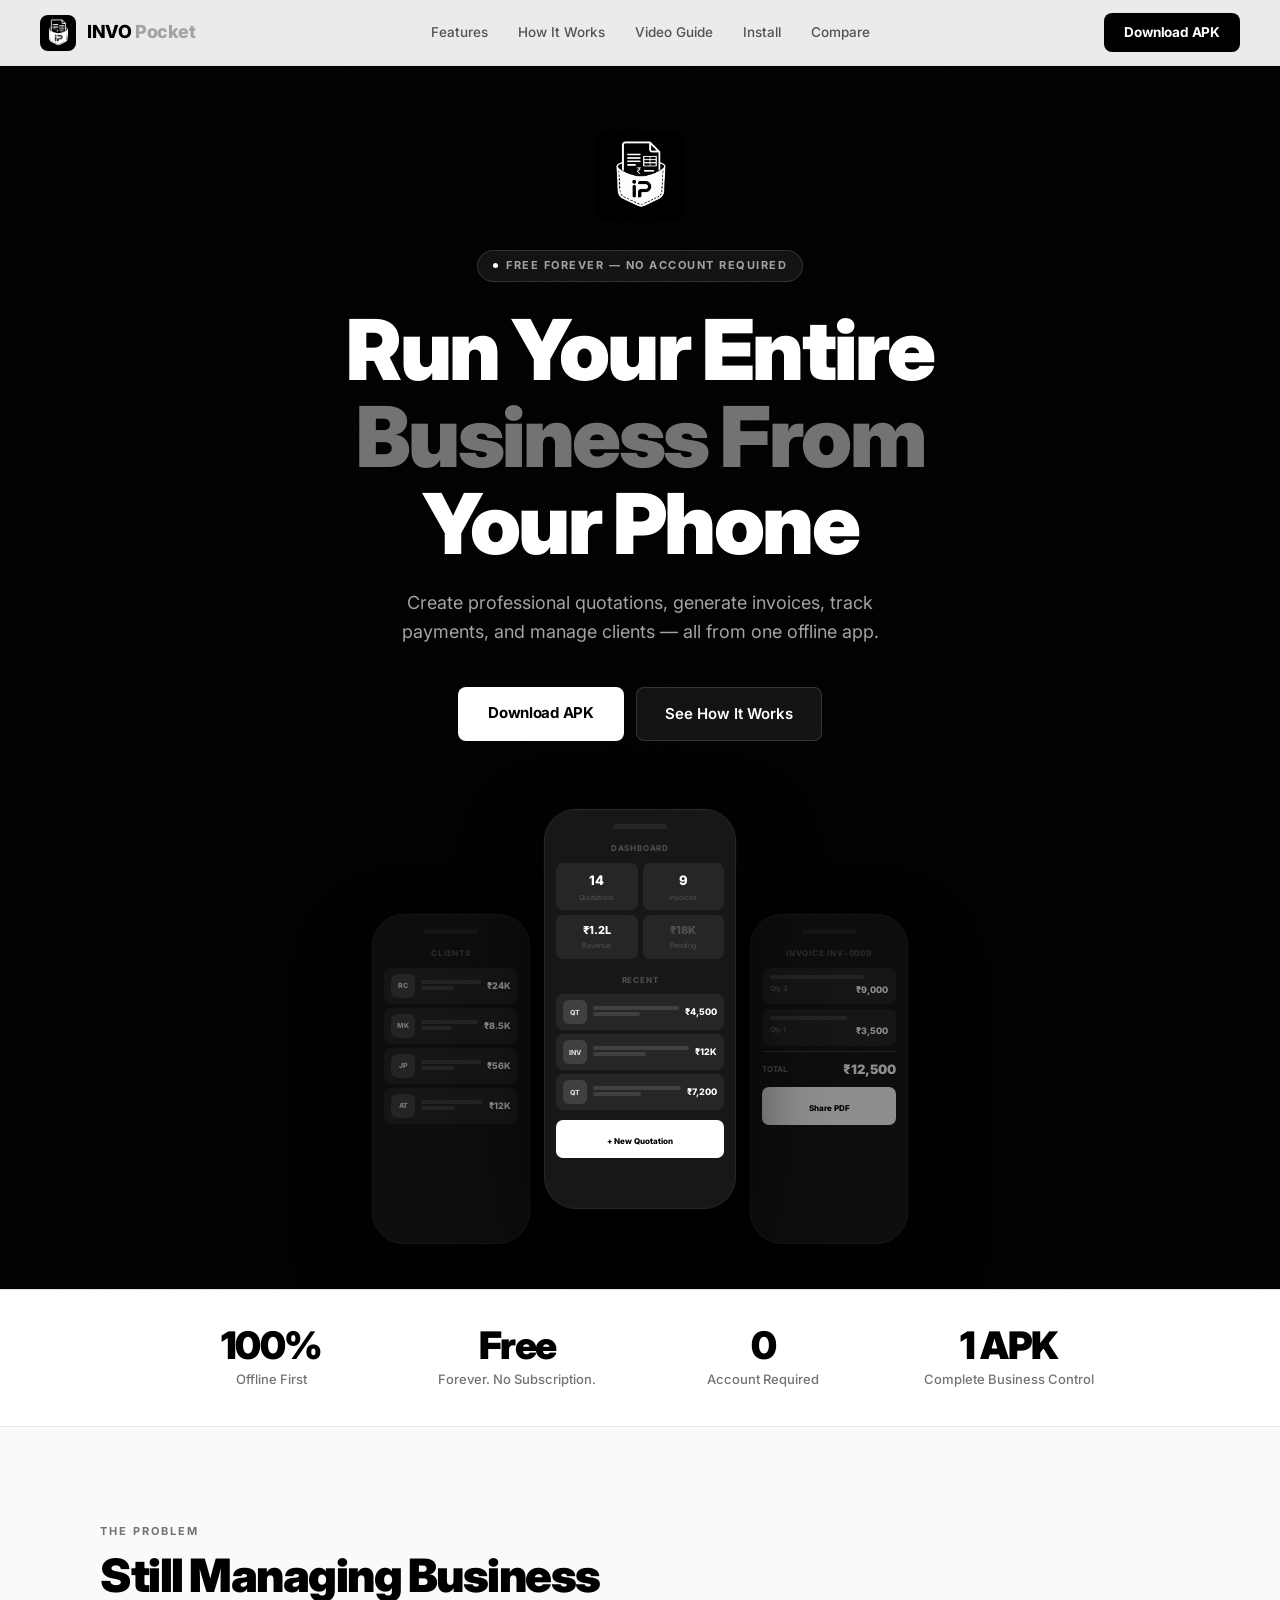
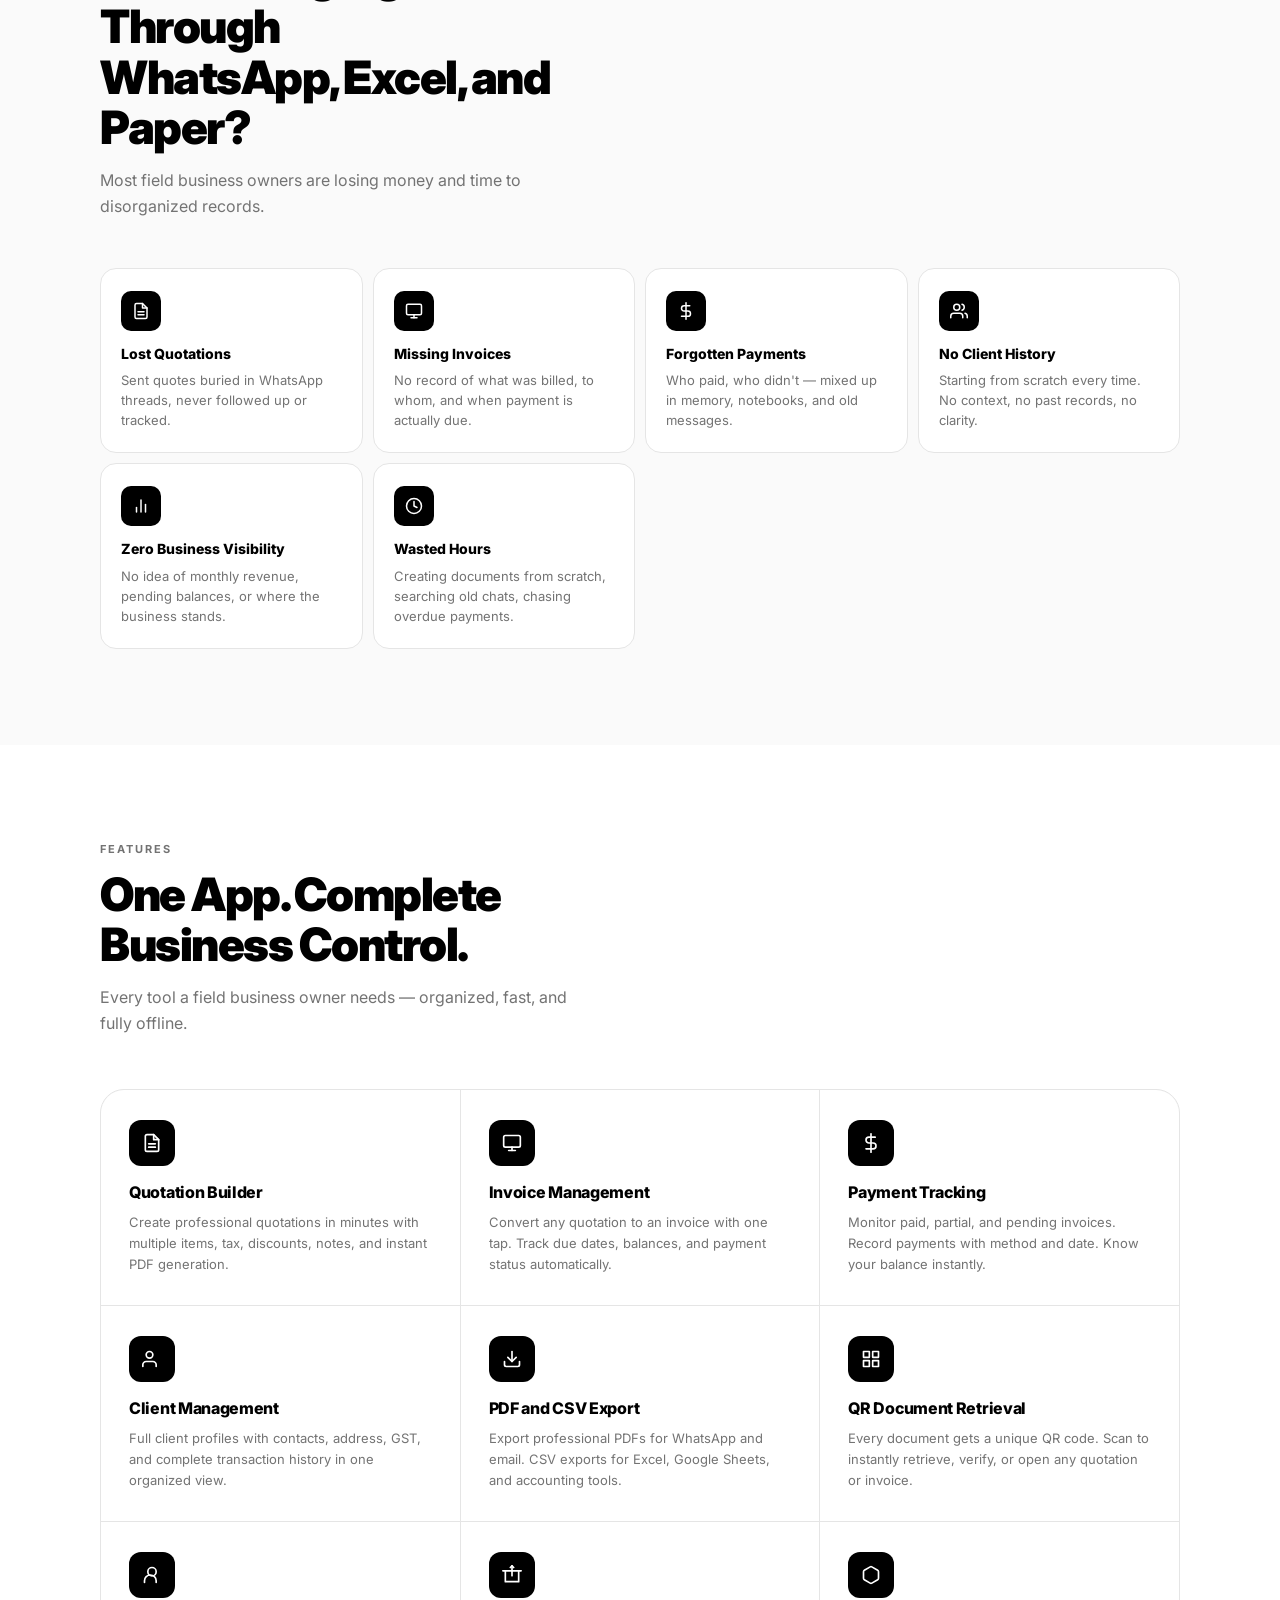
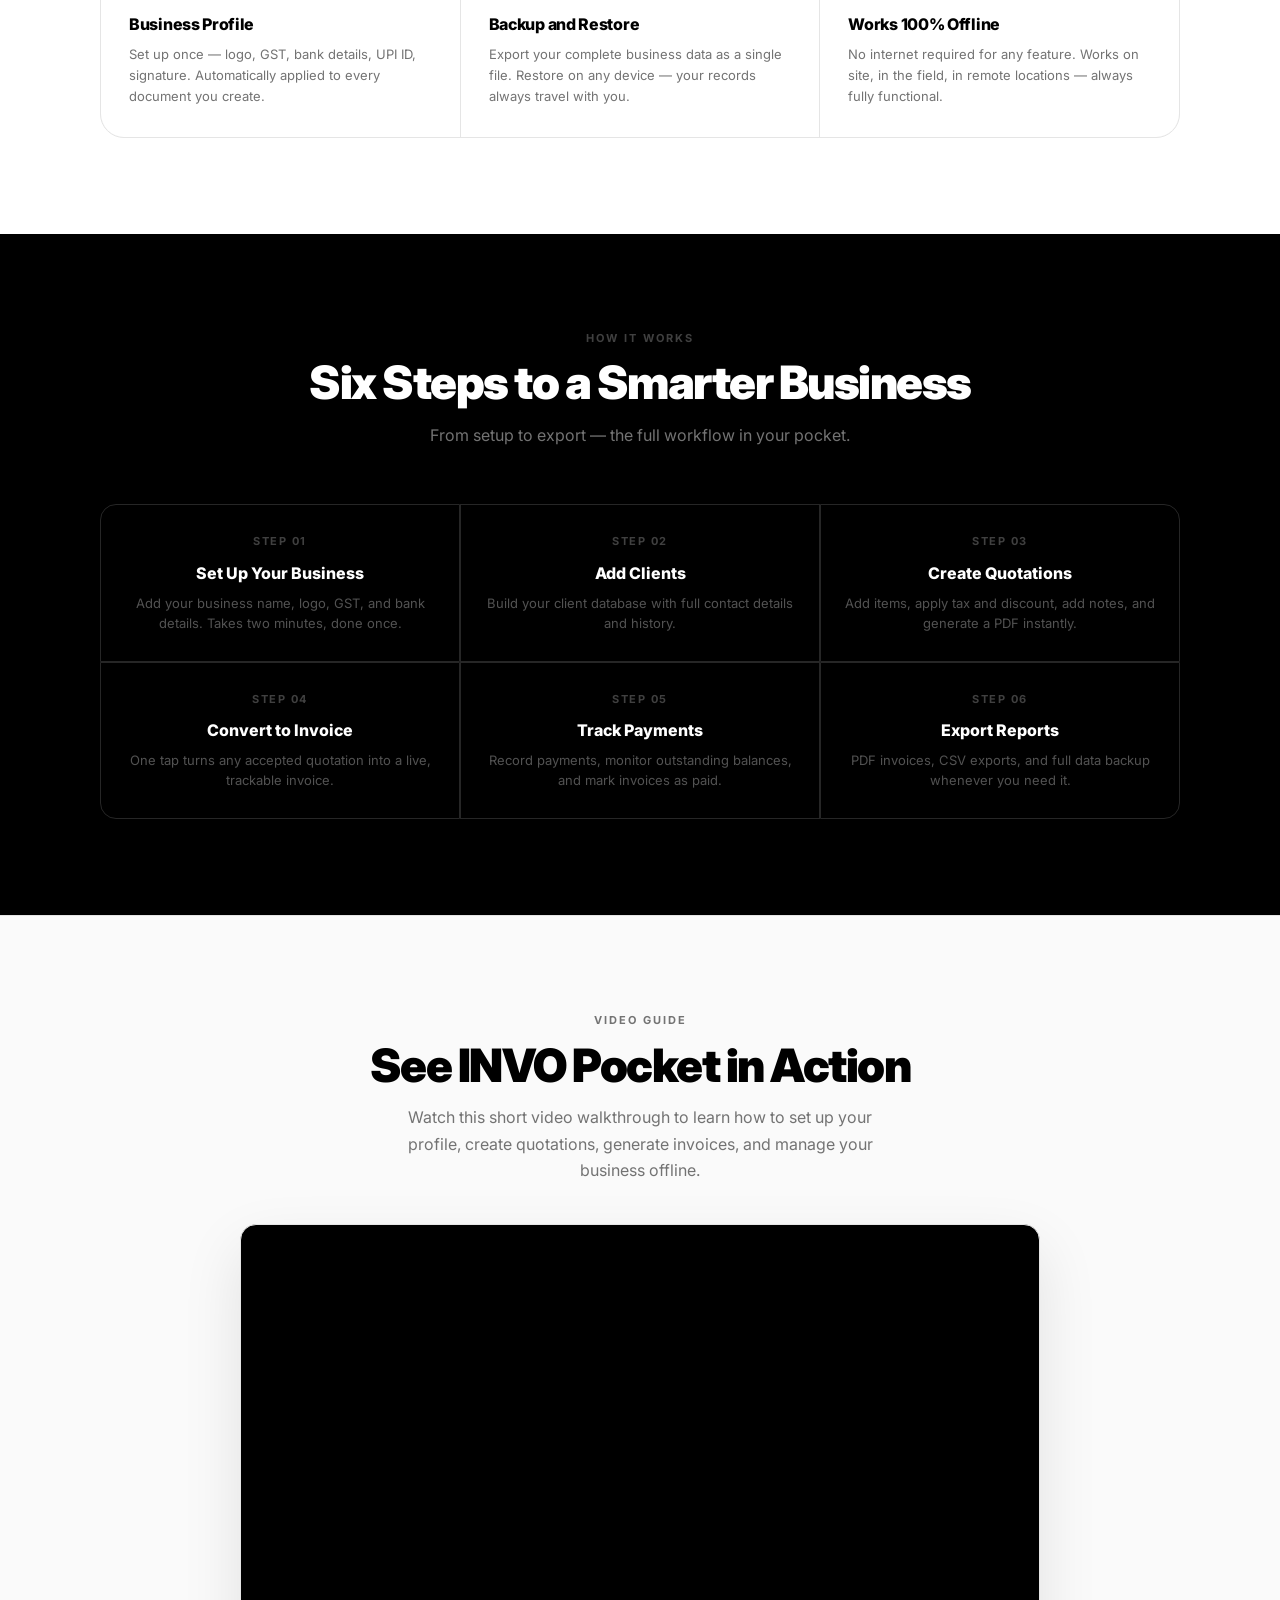
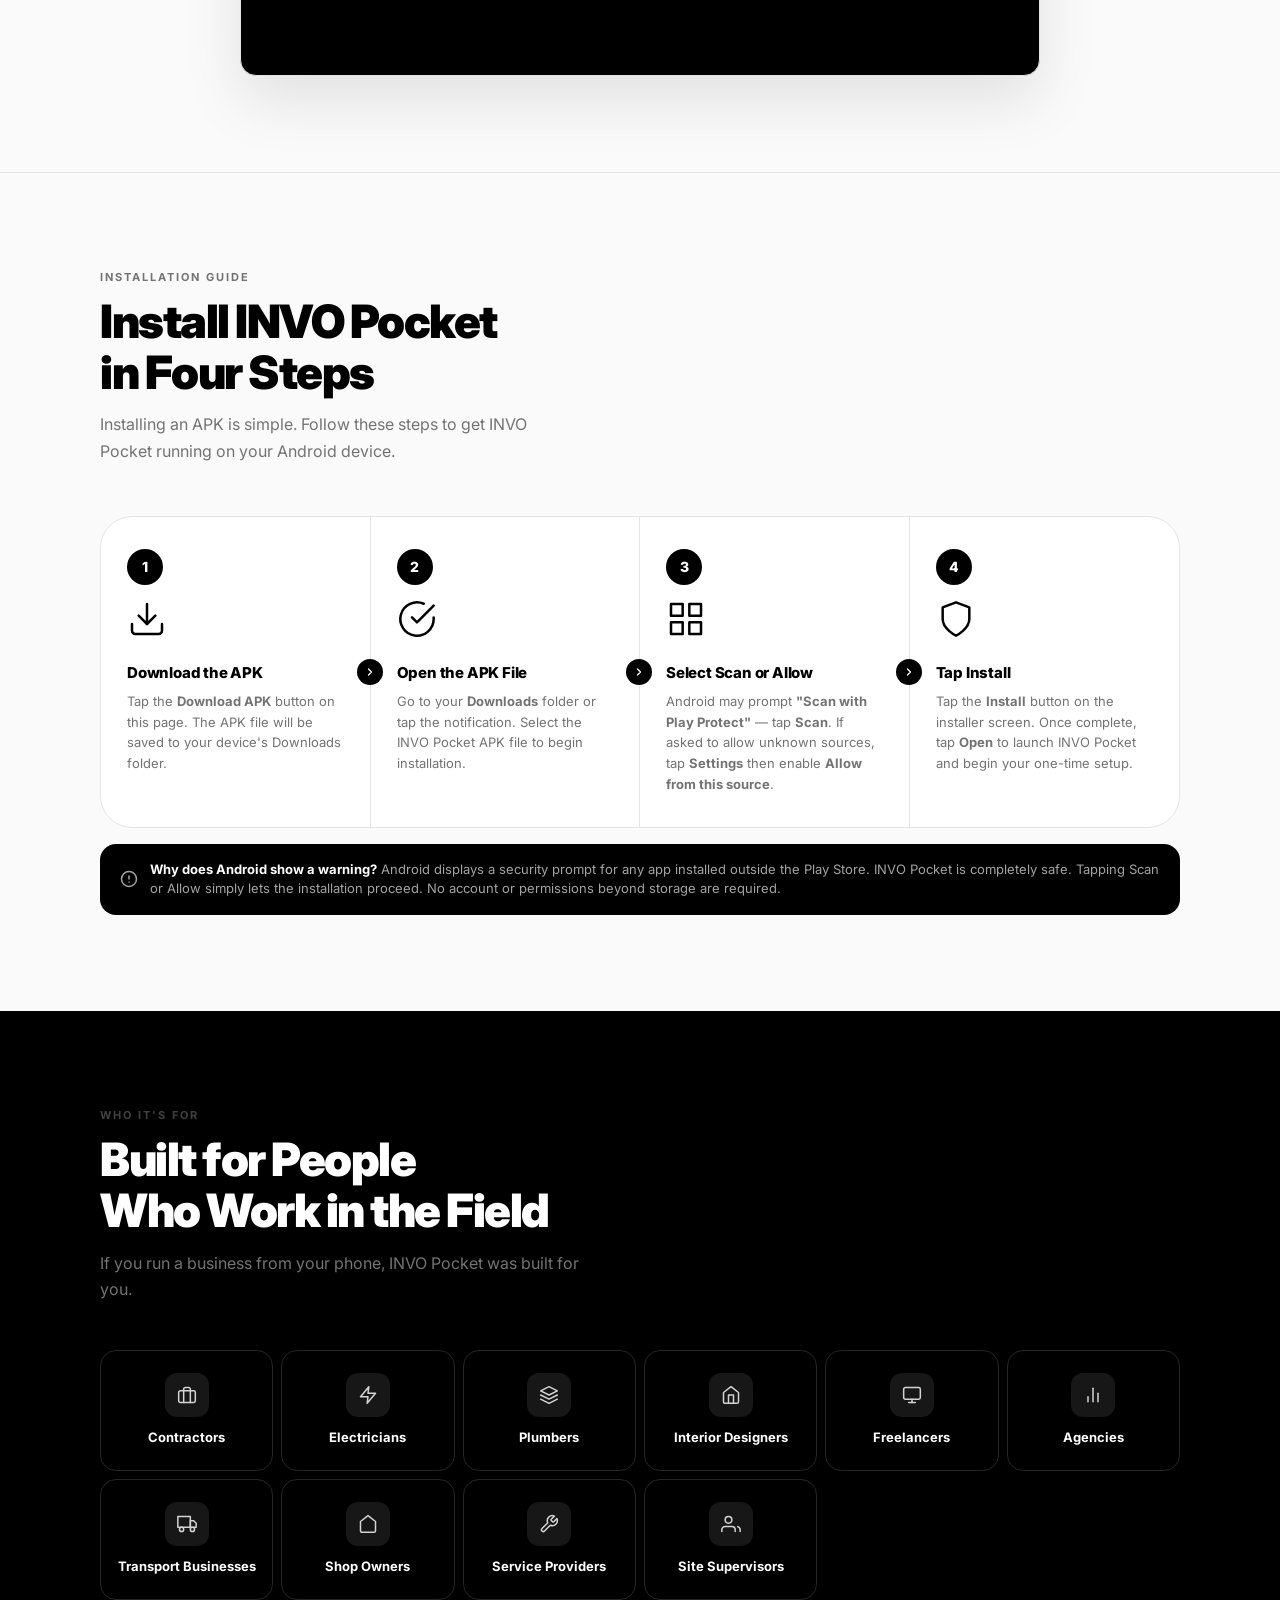
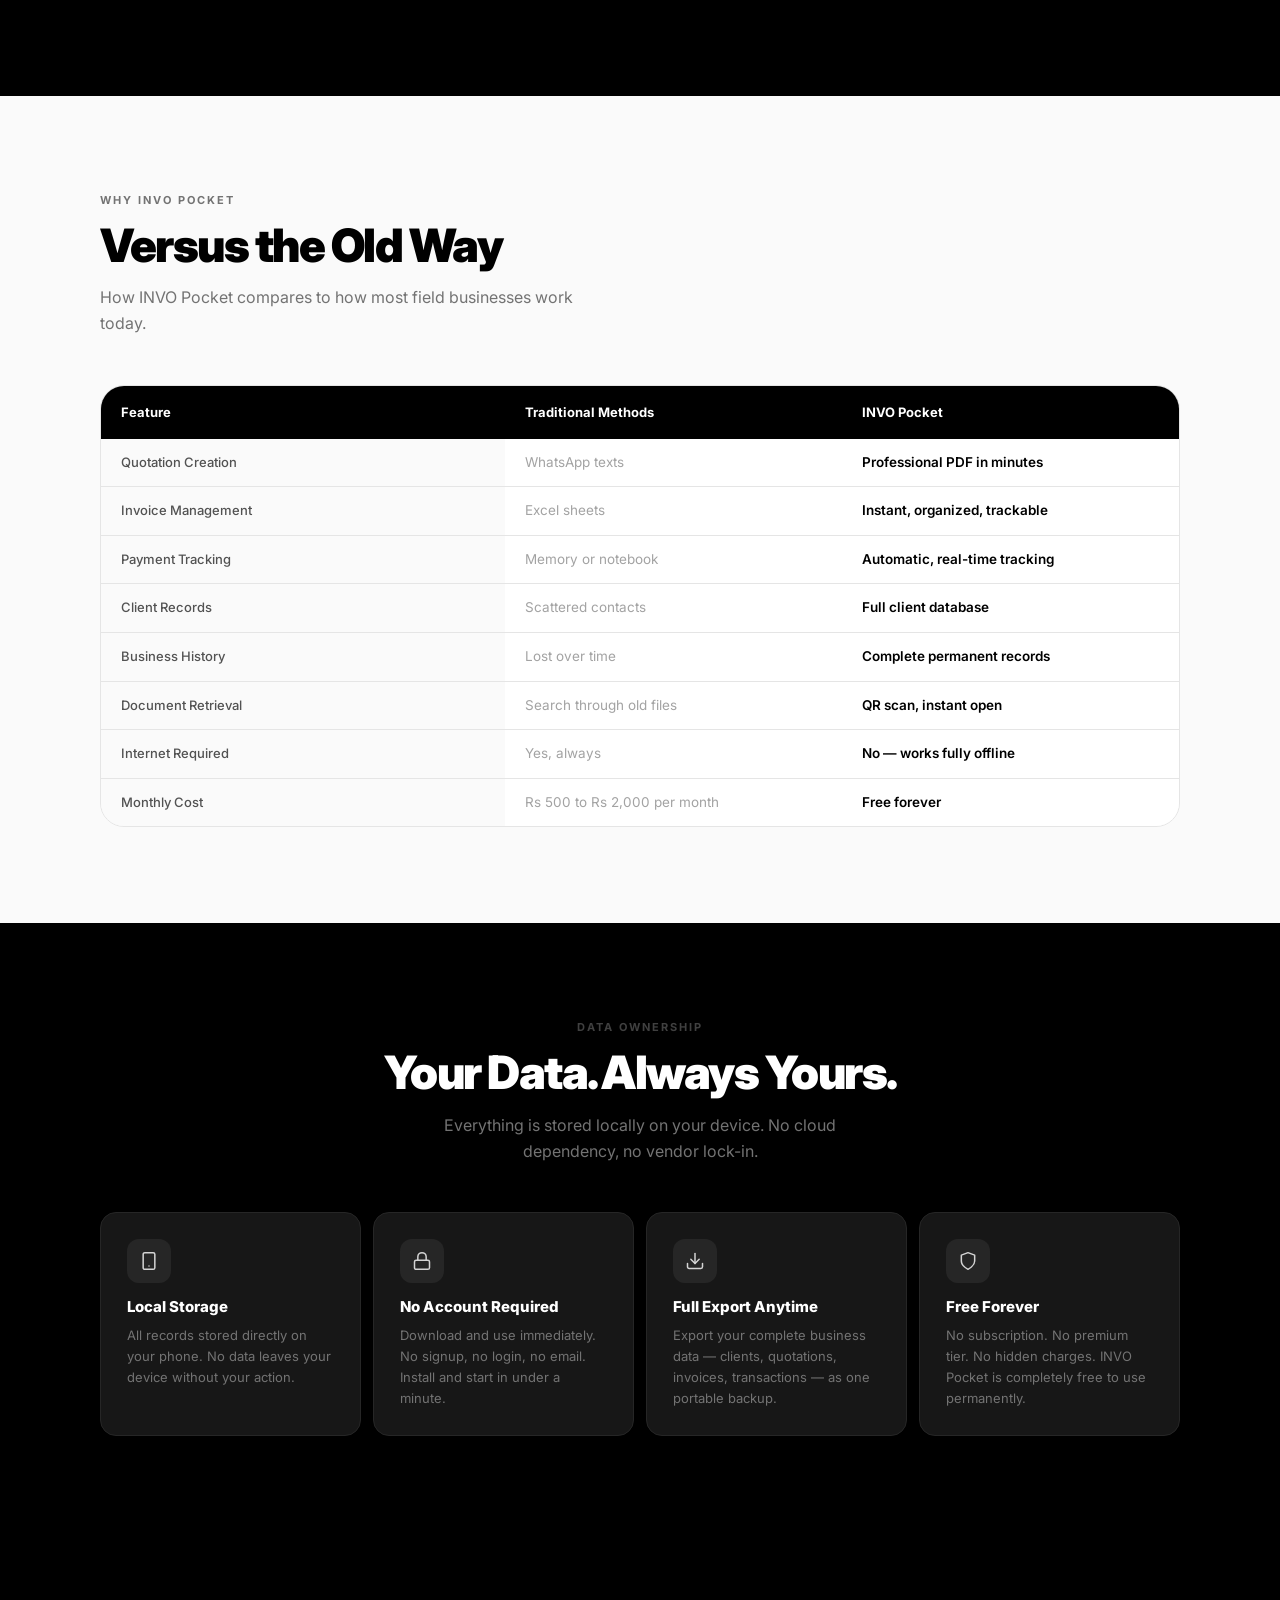
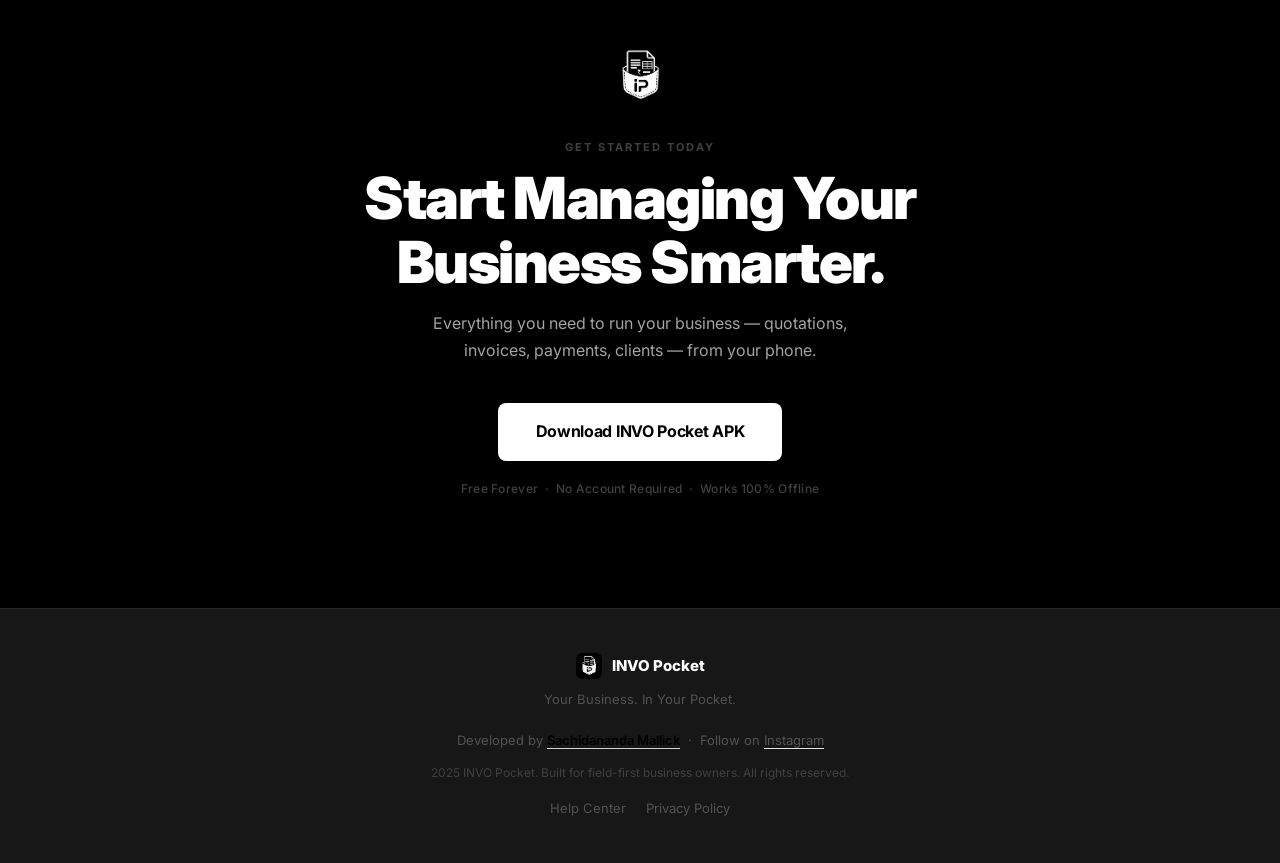
==== index.html @ 2b863cd4 "feat: Add help center and privacy policy pages" ====
<!DOCTYPE html>
<html lang="en">
<head>
<meta charset="UTF-8">
<meta name="viewport" content="width=device-width, initial-scale=1.0">
<link rel="icon" type="image/png" href="favicon.png">
<title>INVO Pocket — Your Business. In Your Pocket.</title>
<meta name="description" content="INVO Pocket is a secure, offline-first, premium quotation and invoice management app. Generate professional PDFs, track invoices, and manage clients securely offline.">
<meta name="keywords" content="invoice app, quotation maker, offline billing, invoice generator, client manager, invoice PDF, mobile billing, invopocket, invoice pocket">
<link rel="canonical" href="https://invopocket.netlify.app/">
<!-- Open Graph / Facebook -->
<meta property="og:type" content="website">
<meta property="og:url" content="https://invopocket.netlify.app/">
<meta property="og:title" content="INVO Pocket — Your Business. In Your Pocket.">
<meta property="og:description" content="A secure, offline-first, premium quotation and invoice management app. Generate professional PDFs, track invoices, and manage clients securely offline.">
<!-- Twitter -->
<meta property="twitter:card" content="summary_large_image">
<meta property="twitter:url" content="https://invopocket.netlify.app/">
<meta property="twitter:title" content="INVO Pocket — Your Business. In Your Pocket.">
<meta property="twitter:description" content="A secure, offline-first, premium quotation and invoice management app. Generate professional PDFs, track invoices, and manage clients securely offline.">
<link href="https://fonts.googleapis.com/css2?family=Inter:wght@300;400;500;600;700;800;900&display=swap" rel="stylesheet">
<style>
*{box-sizing:border-box;margin:0;padding:0}
:root{
  --black:#000;
  --white:#fff;
  --g50:#FAFAFA;
  --g100:#F5F5F5;
  --g200:#E5E5E5;
  --g300:#D4D4D4;
  --g400:#A3A3A3;
  --g500:#737373;
  --g600:#525252;
  --g700:#404040;
  --g800:#262626;
  --g900:#171717;
  --r-sm:8px;--r-md:16px;--r-lg:24px;--r-xl:32px;
  --font:'Inter',system-ui,sans-serif;
}
html{scroll-behavior:smooth}
body{font-family:var(--font);background:var(--white);color:var(--black);line-height:1.6;overflow-x:hidden}

/* ── NAV ── */
nav{position:fixed;top:0;left:0;right:0;z-index:999;height:66px;display:flex;align-items:center;justify-content:space-between;padding:0 40px;background:rgba(255,255,255,0.92);backdrop-filter:blur(24px);-webkit-backdrop-filter:blur(24px);border-bottom:1px solid var(--g200)}
.nav-brand{display:flex;align-items:center;gap:11px}
.nav-brand img{width:36px;height:36px;object-fit:contain;border-radius:8px}
.nav-brand-name{font-size:18px;font-weight:800;letter-spacing:-0.4px;color:var(--black)}
.nav-brand-name span{color:var(--g400)}
.nav-links{display:flex;gap:30px}
.nav-links a{font-size:13.5px;font-weight:500;color:var(--g600);text-decoration:none;transition:color .15s}
.nav-links a:hover{color:var(--black)}
.nav-dl{background:var(--black);color:var(--white);padding:9px 20px;border-radius:var(--r-sm);font-size:13.5px;font-weight:700;text-decoration:none;letter-spacing:-.2px;transition:opacity .2s}
.nav-dl:hover{opacity:.75}
@media(max-width:768px){nav{padding:0 20px}.nav-links{display:none}}

/* ── HERO ── */
.hero{min-height:100vh;background:var(--black);display:flex;flex-direction:column;align-items:center;justify-content:center;text-align:center;padding:130px 24px 80px;position:relative;overflow:hidden}
.hero-noise{position:absolute;inset:0;pointer-events:none;opacity:.025;background-image:url("data:image/svg+xml,%3Csvg xmlns='http://www.w3.org/2000/svg' width='300' height='300'%3E%3Cfilter id='n'%3E%3CfeTurbulence type='fractalNoise' baseFrequency='.75' numOctaves='4' stitchTiles='stitch'/%3E%3C/filter%3E%3Crect width='300' height='300' filter='url(%23n)'/%3E%3C/svg%3E")}
.hero-logo{width:92px;height:92px;object-fit:contain;margin-bottom:28px;border-radius:20px}
.hero-chip{display:inline-flex;align-items:center;gap:8px;background:rgba(255,255,255,.07);border:1px solid rgba(255,255,255,.12);border-radius:100px;padding:6px 15px;font-size:11px;font-weight:700;color:var(--g400);letter-spacing:1.5px;text-transform:uppercase;margin-bottom:24px}
.chip-dot{width:5px;height:5px;border-radius:50%;background:#fff;animation:blink 2s infinite}
@keyframes blink{0%,100%{opacity:1}50%{opacity:.3}}
.hero h1{font-size:clamp(40px,7.5vw,84px);font-weight:900;color:var(--white);line-height:1.04;letter-spacing:-2.5px;margin-bottom:20px;max-width:840px}
.hero h1 em{font-style:normal;color:var(--g500)}
.hero-sub{font-size:clamp(15px,1.8vw,18px);color:var(--g400);max-width:520px;line-height:1.65;margin-bottom:40px}
.hero-btns{display:flex;gap:12px;flex-wrap:wrap;justify-content:center;margin-bottom:68px}
.btn-w{background:var(--white);color:var(--black);padding:14px 30px;border-radius:var(--r-sm);font-size:15px;font-weight:700;text-decoration:none;transition:all .2s;letter-spacing:-.3px}
.btn-w:hover{background:var(--g200)}
.btn-ghost{background:rgba(255,255,255,.07);color:var(--white);border:1px solid rgba(255,255,255,.14);padding:14px 28px;border-radius:var(--r-sm);font-size:15px;font-weight:600;text-decoration:none;transition:all .2s}
.btn-ghost:hover{background:rgba(255,255,255,.13)}

/* phones */
.phones{display:flex;justify-content:center;align-items:flex-end;gap:14px}
.phone{background:var(--g900);border:1.5px solid var(--g800);border-radius:32px;overflow:hidden;box-shadow:0 32px 80px rgba(0,0,0,.8),0 0 0 .5px rgba(255,255,255,.05);flex-shrink:0}
.phone.main{width:192px;height:400px;z-index:3}
.phone.side{width:158px;height:330px;opacity:.55;transform:translateY(35px)}
.ph-body{padding:14px 11px}
.ph-notch{width:54px;height:5px;background:var(--g800);border-radius:3px;margin:0 auto 13px}
.ph-lbl{font-size:8px;font-weight:700;color:var(--g600);letter-spacing:.8px;text-transform:uppercase;margin-bottom:8px}
.ph-row{display:flex;gap:5px;margin-bottom:5px}
.ph-stat{flex:1;background:var(--g800);border-radius:7px;padding:7px 7px}
.ph-sv{font-size:13px;font-weight:800;color:#fff}
.ph-sl{font-size:7px;color:var(--g600);margin-top:1px}
.ph-item{display:flex;align-items:center;gap:6px;background:var(--g800);border-radius:7px;padding:6px 7px;margin-bottom:4px}
.ph-ic{width:24px;height:24px;border-radius:6px;background:var(--g700);flex-shrink:0;display:flex;align-items:center;justify-content:center}
.ph-ic span{font-size:7px;font-weight:800;color:var(--g300)}
.ph-lines{flex:1}
.ph-line{height:4px;background:var(--g700);border-radius:2px;margin-bottom:2px}
.ph-line.s{width:55%}
.ph-am{font-size:9px;font-weight:800;color:#fff;white-space:nowrap}
.ph-btn{background:var(--white);border-radius:7px;padding:6px;text-align:center;margin-top:10px}
.ph-btn span{font-size:8px;font-weight:800;color:#000}
@media(max-width:600px){.phone.side{display:none}}

/* ── STATS BAR ── */
.stats-bar{background:var(--white);border-top:1px solid var(--g200);border-bottom:1px solid var(--g200);padding:36px 24px}
.stats-inner{max-width:960px;margin:0 auto;display:grid;grid-template-columns:repeat(auto-fit,minmax(180px,1fr));gap:24px;text-align:center}
.stat-n{font-size:38px;font-weight:900;letter-spacing:-1.5px;line-height:1}
.stat-l{font-size:13px;color:var(--g500);margin-top:5px;font-weight:500}

/* ── SECTION SHELL ── */
section{padding:96px 24px}
.wrap{max-width:1080px;margin:0 auto}
.sec-eyebrow{font-size:11px;font-weight:700;letter-spacing:2px;text-transform:uppercase;color:var(--g500);margin-bottom:10px}
.sec-title{font-size:clamp(28px,4vw,46px);font-weight:900;letter-spacing:-1.5px;line-height:1.1;margin-bottom:14px}
.sec-sub{font-size:16px;color:var(--g500);line-height:1.65;max-width:480px}

/* ── PROBLEM ── */
.problem{background:var(--g50)}
.problem .sec-title{max-width:600px}
.pain-grid{display:grid;grid-template-columns:repeat(auto-fit,minmax(220px,1fr));gap:10px;margin-top:48px}
.pain-card{background:var(--white);border:1px solid var(--g200);border-radius:var(--r-md);padding:22px 20px;transition:border-color .2s,transform .2s}
.pain-card:hover{border-color:var(--g400);transform:translateY(-3px)}
.pain-icon-box{width:40px;height:40px;border-radius:10px;background:var(--black);display:flex;align-items:center;justify-content:center;margin-bottom:12px}
.pain-icon-box svg{width:18px;height:18px;stroke:var(--white);fill:none;stroke-width:2;stroke-linecap:round;stroke-linejoin:round}
.pain-title{font-size:14px;font-weight:800;margin-bottom:5px}
.pain-desc{font-size:13px;color:var(--g500);line-height:1.55}

/* ── FEATURES ── */
.feat-grid{display:grid;grid-template-columns:repeat(3,1fr);gap:1px;background:var(--g200);border-radius:var(--r-lg);overflow:hidden;margin-top:52px;border:1px solid var(--g200)}
@media(max-width:900px){.feat-grid{grid-template-columns:repeat(2,1fr)}}
@media(max-width:560px){.feat-grid{grid-template-columns:1fr}}
.feat-card{background:var(--white);padding:30px 28px;transition:background .2s}
.feat-card:hover{background:var(--g50)}
.feat-icon{width:46px;height:46px;background:var(--black);border-radius:12px;display:flex;align-items:center;justify-content:center;margin-bottom:14px}
.feat-icon svg{width:20px;height:20px;stroke:var(--white);fill:none;stroke-width:2;stroke-linecap:round;stroke-linejoin:round}
.feat-title{font-size:16px;font-weight:800;letter-spacing:-.3px;margin-bottom:7px}
.feat-desc{font-size:13px;color:var(--g500);line-height:1.6}

/* ── HOW IT WORKS ── */
.how{background:var(--black)}
.how .sec-eyebrow{color:var(--g700)}
.how .sec-title{color:var(--white)}
.how .sec-sub{color:var(--g500)}
.steps-wrap{display:grid;grid-template-columns:repeat(3,1fr);gap:0;margin-top:56px;position:relative}
@media(max-width:700px){.steps-wrap{grid-template-columns:1fr 1fr}}
@media(max-width:420px){.steps-wrap{grid-template-columns:1fr}}
.step-card{padding:28px 24px;border:1px solid var(--g800);border-radius:0;position:relative}
.step-card:first-child{border-radius:var(--r-md) 0 0 0}
.step-card:nth-child(3){border-radius:0 var(--r-md) 0 0}
.step-card:nth-child(4){border-radius:0 0 0 var(--r-md)}
.step-card:last-child{border-radius:0 0 var(--r-md) 0}
.step-num{font-size:11px;font-weight:700;color:var(--g700);letter-spacing:1.5px;margin-bottom:10px}
.step-title{font-size:16px;font-weight:800;color:var(--white);margin-bottom:6px}
.step-desc{font-size:13px;color:var(--g600);line-height:1.55}

/* ── INSTALL ── */
.install{background:var(--g50)}
.install-steps{display:grid;grid-template-columns:repeat(auto-fit,minmax(200px,1fr));gap:0;margin-top:52px;border:1px solid var(--g200);border-radius:var(--r-xl);overflow:hidden;background:var(--white)}
.inst-step{padding:32px 26px;border-right:1px solid var(--g200);position:relative;transition:background .2s}
.inst-step:last-child{border-right:none}
.inst-step:hover{background:var(--g50)}
@media(max-width:768px){.inst-step{border-right:none;border-bottom:1px solid var(--g200)}.inst-step:last-child{border-bottom:none}}
.inst-num{width:36px;height:36px;border-radius:50%;background:var(--black);color:var(--white);display:flex;align-items:center;justify-content:center;font-size:14px;font-weight:800;margin-bottom:14px}
.inst-icon{margin-bottom:14px}
.inst-icon svg{width:40px;height:40px;stroke:var(--black);fill:none;stroke-width:1.5;stroke-linecap:round;stroke-linejoin:round}
.inst-title{font-size:15px;font-weight:800;margin-bottom:6px;letter-spacing:-.2px}
.inst-desc{font-size:13px;color:var(--g500);line-height:1.6}
.inst-arrow{position:absolute;right:-13px;top:50%;transform:translateY(-50%);width:26px;height:26px;background:var(--black);border-radius:50%;display:flex;align-items:center;justify-content:center;z-index:2}
.inst-arrow svg{width:12px;height:12px;stroke:var(--white);fill:none;stroke-width:2.5;stroke-linecap:round;stroke-linejoin:round}
@media(max-width:768px){.inst-arrow{display:none}}
.install-note{margin-top:20px;background:var(--black);border-radius:var(--r-md);padding:16px 20px;display:flex;align-items:center;gap:12px}
.install-note svg{width:18px;height:18px;stroke:var(--g400);fill:none;stroke-width:2;stroke-linecap:round;stroke-linejoin:round;flex-shrink:0}
.install-note p{font-size:13px;color:var(--g400);line-height:1.5}
.install-note strong{color:var(--white)}

/* ── WHO ── */
.who-grid{display:grid;grid-template-columns:repeat(auto-fit,minmax(155px,1fr));gap:8px;margin-top:48px}
.who-card{background:var(--black);border:1px solid var(--g800);border-radius:var(--r-md);padding:22px 16px;text-align:center;transition:border-color .2s,transform .2s;cursor:default}
.who-card:hover{border-color:var(--g600);transform:translateY(-3px)}
.who-icon{width:44px;height:44px;background:var(--g900);border-radius:12px;display:flex;align-items:center;justify-content:center;margin:0 auto 10px}
.who-icon svg{width:20px;height:20px;stroke:var(--g300);fill:none;stroke-width:1.8;stroke-linecap:round;stroke-linejoin:round}
.who-title{font-size:13px;font-weight:700;color:var(--white)}

/* ── COMPARE ── */
.compare{background:var(--g50)}
.compare-table{margin-top:48px;border-radius:var(--r-lg);overflow:hidden;border:1px solid var(--g200)}
.cmp-head{display:grid;grid-template-columns:1.2fr 1fr 1fr;background:var(--black)}
.cmp-head div{padding:16px 20px;font-size:13px;font-weight:700;color:var(--white)}
.cmp-row{display:grid;grid-template-columns:1.2fr 1fr 1fr;border-bottom:1px solid var(--g200)}
.cmp-row:last-child{border-bottom:none}
.cmp-row div{padding:13px 20px;font-size:13.5px;background:var(--white)}
.cmp-row div:first-child{background:var(--g50);color:var(--g600);font-weight:500;font-size:13px}
.no{color:var(--g400)}
.yes{color:var(--black);font-weight:600}
@media(max-width:600px){.cmp-head div,.cmp-row div{padding:10px 12px;font-size:12px}}

/* ── DATA ── */
.data-sec{background:var(--black);text-align:center}
.data-sec .sec-title{color:var(--white)}
.data-sec .sec-eyebrow{color:var(--g700)}
.data-sec .sec-sub{color:var(--g500);margin:0 auto 8px}
.data-pillars{display:grid;grid-template-columns:repeat(auto-fit,minmax(220px,1fr));gap:12px;margin-top:48px}
.data-pillar{background:var(--g900);border:1px solid var(--g800);border-radius:var(--r-md);padding:26px;text-align:left;transition:border-color .2s}
.data-pillar:hover{border-color:var(--g600)}
.data-pillar-icon{width:44px;height:44px;background:var(--g800);border-radius:12px;display:flex;align-items:center;justify-content:center;margin-bottom:12px}
.data-pillar-icon svg{width:20px;height:20px;stroke:var(--g300);fill:none;stroke-width:1.8;stroke-linecap:round;stroke-linejoin:round}
.data-pillar-title{font-size:15px;font-weight:800;color:var(--white);margin-bottom:6px}
.data-pillar-desc{font-size:13px;color:var(--g500);line-height:1.6}

/* ── CTA ── */
.final-cta{background:var(--black);text-align:center;padding:110px 24px}
.final-cta .sec-eyebrow{color:var(--g700)}
.final-cta .sec-title{color:var(--white);font-size:clamp(34px,5vw,58px);max-width:640px;margin:0 auto 16px}
.final-cta .sec-sub{color:var(--g400);margin:0 auto 40px;max-width:480px}
.cta-logo{width:68px;height:68px;object-fit:contain;border-radius:16px;margin-bottom:22px}
.cta-note{margin-top:18px;font-size:12px;color:var(--g700);font-weight:500;letter-spacing:.3px}

/* ── FOOTER ── */
footer{background:var(--g900);border-top:1px solid var(--g800);padding:44px 24px;text-align:center}
.ft-logo{display:flex;align-items:center;justify-content:center;gap:10px;margin-bottom:10px}
.ft-logo img{width:26px;height:26px;object-fit:contain;border-radius:6px}
.ft-name{font-size:15px;font-weight:800;color:var(--white)}
.ft-tag{font-size:13px;color:var(--g600);margin-bottom:20px}
.ft-copy{font-size:12px;color:var(--g700)}

/* ── ANIMATIONS ── */
@keyframes fadeUp{from{opacity:0;transform:translateY(22px)}to{opacity:1;transform:translateY(0)}}
.au{opacity:0;transform:translateY(22px);transition:opacity .55s ease,transform .55s ease}
.au.vis{opacity:1;transform:translateY(0)}
</style>
</head>
<body>

<!-- NAV -->
<nav>
  <div class="nav-brand">
    <img src="[data-uri]" alt="INVO Pocket">
    <div class="nav-brand-name">INVO <span>Pocket</span></div>
  </div>
  <div class="nav-links">
    <a href="#features">Features</a>
    <a href="#how">How It Works</a>
    <a href="#guide">Video Guide</a>
    <a href="#install">Install</a>
    <a href="#compare">Compare</a>
  </div>
  <a href="#download" class="nav-dl">Download APK</a>
</nav>

<!-- HERO -->
<section class="hero">
  <div class="hero-noise"></div>
  <img src="[data-uri]" class="hero-logo au" alt="INVO Pocket">
  <div class="hero-chip au" style="transition-delay:.08s">
    <span class="chip-dot"></span>
    Free Forever — No Account Required
  </div>
  <h1 class="au" style="transition-delay:.16s">Run Your Entire<br><em>Business From</em><br>Your Phone</h1>
  <p class="hero-sub au" style="transition-delay:.24s">Create professional quotations, generate invoices, track payments, and manage clients — all from one offline app.</p>
  <div class="hero-btns au" style="transition-delay:.32s">
    <a href="#download" class="btn-w">Download APK</a>
    <a href="#how" class="btn-ghost">See How It Works</a>
  </div>

  <!-- PHONE MOCKUPS -->
  <div class="phones au" style="transition-delay:.42s">
    <div class="phone side">
      <div class="ph-body">
        <div class="ph-notch"></div>
        <div class="ph-lbl">Clients</div>
        <div class="ph-item"><div class="ph-ic"><span>RC</span></div><div class="ph-lines"><div class="ph-line"></div><div class="ph-line s"></div></div><span class="ph-am">₹24K</span></div>
        <div class="ph-item"><div class="ph-ic"><span>MK</span></div><div class="ph-lines"><div class="ph-line"></div><div class="ph-line s"></div></div><span class="ph-am">₹8.5K</span></div>
        <div class="ph-item"><div class="ph-ic"><span>JP</span></div><div class="ph-lines"><div class="ph-line"></div><div class="ph-line s"></div></div><span class="ph-am">₹56K</span></div>
        <div class="ph-item"><div class="ph-ic"><span>AT</span></div><div class="ph-lines"><div class="ph-line"></div><div class="ph-line s"></div></div><span class="ph-am">₹12K</span></div>
      </div>
    </div>
    <div class="phone main">
      <div class="ph-body">
        <div class="ph-notch"></div>
        <div class="ph-lbl">Dashboard</div>
        <div class="ph-row">
          <div class="ph-stat"><div class="ph-sv">14</div><div class="ph-sl">Quotations</div></div>
          <div class="ph-stat"><div class="ph-sv">9</div><div class="ph-sl">Invoices</div></div>
        </div>
        <div class="ph-row">
          <div class="ph-stat"><div class="ph-sv" style="font-size:11px">₹1.2L</div><div class="ph-sl">Revenue</div></div>
          <div class="ph-stat"><div class="ph-sv" style="font-size:11px;color:#525252">₹18K</div><div class="ph-sl">Pending</div></div>
        </div>
        <div style="height:10px"></div>
        <div class="ph-lbl">Recent</div>
        <div class="ph-item"><div class="ph-ic"><span>QT</span></div><div class="ph-lines"><div class="ph-line"></div><div class="ph-line s"></div></div><span class="ph-am">₹4,500</span></div>
        <div class="ph-item"><div class="ph-ic"><span>INV</span></div><div class="ph-lines"><div class="ph-line"></div><div class="ph-line s"></div></div><span class="ph-am">₹12K</span></div>
        <div class="ph-item"><div class="ph-ic"><span>QT</span></div><div class="ph-lines"><div class="ph-line"></div><div class="ph-line s"></div></div><span class="ph-am">₹7,200</span></div>
        <div class="ph-btn"><span>+ New Quotation</span></div>
      </div>
    </div>
    <div class="phone side">
      <div class="ph-body">
        <div class="ph-notch"></div>
        <div class="ph-lbl">Invoice INV-0009</div>
        <div style="background:var(--g800);border-radius:7px;padding:7px 8px;margin-bottom:5px">
          <div class="ph-line" style="width:80%;margin-bottom:4px"></div>
          <div style="display:flex;justify-content:space-between"><span style="font-size:7px;color:var(--g500)">Qty 3</span><span style="font-size:9px;font-weight:800;color:#fff">₹9,000</span></div>
        </div>
        <div style="background:var(--g800);border-radius:7px;padding:7px 8px;margin-bottom:5px">
          <div class="ph-line" style="width:65%;margin-bottom:4px"></div>
          <div style="display:flex;justify-content:space-between"><span style="font-size:7px;color:var(--g500)">Qty 1</span><span style="font-size:9px;font-weight:800;color:#fff">₹3,500</span></div>
        </div>
        <div style="border-top:1px solid var(--g700);padding-top:7px;display:flex;justify-content:space-between;align-items:center">
          <span style="font-size:8px;color:var(--g500);font-weight:700">TOTAL</span>
          <span style="font-size:13px;font-weight:900;color:#fff">₹12,500</span>
        </div>
        <div class="ph-btn" style="margin-top:8px"><span>Share PDF</span></div>
      </div>
    </div>
  </div>
</section>

<!-- STATS BAR -->
<div class="stats-bar">
  <div class="stats-inner">
    <div class="au"><div class="stat-n">100%</div><div class="stat-l">Offline First</div></div>
    <div class="au"><div class="stat-n">Free</div><div class="stat-l">Forever. No Subscription.</div></div>
    <div class="au"><div class="stat-n">0</div><div class="stat-l">Account Required</div></div>
    <div class="au"><div class="stat-n">1 APK</div><div class="stat-l">Complete Business Control</div></div>
  </div>
</div>

<!-- PROBLEM -->
<section class="problem" id="problem">
  <div class="wrap">
    <div class="sec-eyebrow au">The Problem</div>
    <h2 class="sec-title au">Still Managing Business Through<br>WhatsApp, Excel, and Paper?</h2>
    <p class="sec-sub au">Most field business owners are losing money and time to disorganized records.</p>
    <div class="pain-grid">
      <div class="pain-card au">
        <div class="pain-icon-box"><svg viewBox="0 0 24 24"><path d="M14 2H6a2 2 0 0 0-2 2v16a2 2 0 0 0 2 2h12a2 2 0 0 0 2-2V8z"/><polyline points="14 2 14 8 20 8"/><line x1="16" y1="13" x2="8" y2="13"/><line x1="16" y1="17" x2="8" y2="17"/></svg></div>
        <div class="pain-title">Lost Quotations</div>
        <div class="pain-desc">Sent quotes buried in WhatsApp threads, never followed up or tracked.</div>
      </div>
      <div class="pain-card au">
        <div class="pain-icon-box"><svg viewBox="0 0 24 24"><rect x="2" y="3" width="20" height="14" rx="2"/><line x1="8" y1="21" x2="16" y2="21"/><line x1="12" y1="17" x2="12" y2="21"/></svg></div>
        <div class="pain-title">Missing Invoices</div>
        <div class="pain-desc">No record of what was billed, to whom, and when payment is actually due.</div>
      </div>
      <div class="pain-card au">
        <div class="pain-icon-box"><svg viewBox="0 0 24 24"><line x1="12" y1="1" x2="12" y2="23"/><path d="M17 5H9.5a3.5 3.5 0 0 0 0 7h5a3.5 3.5 0 0 1 0 7H6"/></svg></div>
        <div class="pain-title">Forgotten Payments</div>
        <div class="pain-desc">Who paid, who didn't — mixed up in memory, notebooks, and old messages.</div>
      </div>
      <div class="pain-card au">
        <div class="pain-icon-box"><svg viewBox="0 0 24 24"><path d="M17 21v-2a4 4 0 0 0-4-4H5a4 4 0 0 0-4 4v2"/><circle cx="9" cy="7" r="4"/><path d="M23 21v-2a4 4 0 0 0-3-3.87"/><path d="M16 3.13a4 4 0 0 1 0 7.75"/></svg></div>
        <div class="pain-title">No Client History</div>
        <div class="pain-desc">Starting from scratch every time. No context, no past records, no clarity.</div>
      </div>
      <div class="pain-card au">
        <div class="pain-icon-box"><svg viewBox="0 0 24 24"><line x1="18" y1="20" x2="18" y2="10"/><line x1="12" y1="20" x2="12" y2="4"/><line x1="6" y1="20" x2="6" y2="14"/></svg></div>
        <div class="pain-title">Zero Business Visibility</div>
        <div class="pain-desc">No idea of monthly revenue, pending balances, or where the business stands.</div>
      </div>
      <div class="pain-card au">
        <div class="pain-icon-box"><svg viewBox="0 0 24 24"><circle cx="12" cy="12" r="10"/><polyline points="12 6 12 12 16 14"/></svg></div>
        <div class="pain-title">Wasted Hours</div>
        <div class="pain-desc">Creating documents from scratch, searching old chats, chasing overdue payments.</div>
      </div>
    </div>
  </div>
</section>

<!-- FEATURES -->
<section id="features">
  <div class="wrap">
    <div class="sec-eyebrow au">Features</div>
    <h2 class="sec-title au">One App. Complete<br>Business Control.</h2>
    <p class="sec-sub au">Every tool a field business owner needs — organized, fast, and fully offline.</p>
    <div class="feat-grid">
      <div class="feat-card au">
        <div class="feat-icon"><svg viewBox="0 0 24 24"><path d="M14 2H6a2 2 0 0 0-2 2v16a2 2 0 0 0 2 2h12a2 2 0 0 0 2-2V8z"/><polyline points="14 2 14 8 20 8"/><line x1="16" y1="13" x2="8" y2="13"/><line x1="16" y1="17" x2="8" y2="17"/></svg></div>
        <div class="feat-title">Quotation Builder</div>
        <div class="feat-desc">Create professional quotations in minutes with multiple items, tax, discounts, notes, and instant PDF generation.</div>
      </div>
      <div class="feat-card au">
        <div class="feat-icon"><svg viewBox="0 0 24 24"><rect x="2" y="3" width="20" height="14" rx="2" ry="2"/><line x1="8" y1="21" x2="16" y2="21"/><line x1="12" y1="17" x2="12" y2="21"/></svg></div>
        <div class="feat-title">Invoice Management</div>
        <div class="feat-desc">Convert any quotation to an invoice with one tap. Track due dates, balances, and payment status automatically.</div>
      </div>
      <div class="feat-card au">
        <div class="feat-icon"><svg viewBox="0 0 24 24"><line x1="12" y1="1" x2="12" y2="23"/><path d="M17 5H9.5a3.5 3.5 0 0 0 0 7h5a3.5 3.5 0 0 1 0 7H6"/></svg></div>
        <div class="feat-title">Payment Tracking</div>
        <div class="feat-desc">Monitor paid, partial, and pending invoices. Record payments with method and date. Know your balance instantly.</div>
      </div>
      <div class="feat-card au">
        <div class="feat-icon"><svg viewBox="0 0 24 24"><path d="M17 21v-2a4 4 0 0 0-4-4H5a4 4 0 0 0-4 4v2"/><circle cx="9" cy="7" r="4"/></svg></div>
        <div class="feat-title">Client Management</div>
        <div class="feat-desc">Full client profiles with contacts, address, GST, and complete transaction history in one organized view.</div>
      </div>
      <div class="feat-card au">
        <div class="feat-icon"><svg viewBox="0 0 24 24"><path d="M21 15v4a2 2 0 0 1-2 2H5a2 2 0 0 1-2-2v-4"/><polyline points="7 10 12 15 17 10"/><line x1="12" y1="15" x2="12" y2="3"/></svg></div>
        <div class="feat-title">PDF and CSV Export</div>
        <div class="feat-desc">Export professional PDFs for WhatsApp and email. CSV exports for Excel, Google Sheets, and accounting tools.</div>
      </div>
      <div class="feat-card au">
        <div class="feat-icon"><svg viewBox="0 0 24 24"><rect x="3" y="3" width="7" height="7"/><rect x="14" y="3" width="7" height="7"/><rect x="14" y="14" width="7" height="7"/><rect x="3" y="14" width="7" height="7"/></svg></div>
        <div class="feat-title">QR Document Retrieval</div>
        <div class="feat-desc">Every document gets a unique QR code. Scan to instantly retrieve, verify, or open any quotation or invoice.</div>
      </div>
      <div class="feat-card au">
        <div class="feat-icon"><svg viewBox="0 0 24 24"><circle cx="12" cy="8" r="5"/><path d="M3 21v-2a7 7 0 0 1 14 0v2"/></svg></div>
        <div class="feat-title">Business Profile</div>
        <div class="feat-desc">Set up once — logo, GST, bank details, UPI ID, signature. Automatically applied to every document you create.</div>
      </div>
      <div class="feat-card au">
        <div class="feat-icon"><svg viewBox="0 0 24 24"><polyline points="20 7 20 20 4 20 4 7"/><polyline points="1 7 23 7"/><polyline points="10 3 12 1 14 3"/><polyline points="12 1 12 13"/></svg></div>
        <div class="feat-title">Backup and Restore</div>
        <div class="feat-desc">Export your complete business data as a single file. Restore on any device — your records always travel with you.</div>
      </div>
      <div class="feat-card au">
        <div class="feat-icon"><svg viewBox="0 0 24 24"><path d="M21 16V8a2 2 0 0 0-1-1.73l-7-4a2 2 0 0 0-2 0l-7 4A2 2 0 0 0 3 8v8a2 2 0 0 0 1 1.73l7 4a2 2 0 0 0 2 0l7-4A2 2 0 0 0 21 16z"/></svg></div>
        <div class="feat-title">Works 100% Offline</div>
        <div class="feat-desc">No internet required for any feature. Works on site, in the field, in remote locations — always fully functional.</div>
      </div>
    </div>
  </div>
</section>

<!-- HOW IT WORKS -->
<section class="how" id="how">
  <div class="wrap" style="text-align:center">
    <div class="sec-eyebrow au">How It Works</div>
    <h2 class="sec-title au">Six Steps to a Smarter Business</h2>
    <p class="sec-sub au" style="margin:0 auto 0">From setup to export — the full workflow in your pocket.</p>
    <div class="steps-wrap">
      <div class="step-card au"><div class="step-num">STEP 01</div><div class="step-title">Set Up Your Business</div><div class="step-desc">Add your business name, logo, GST, and bank details. Takes two minutes, done once.</div></div>
      <div class="step-card au"><div class="step-num">STEP 02</div><div class="step-title">Add Clients</div><div class="step-desc">Build your client database with full contact details and history.</div></div>
      <div class="step-card au"><div class="step-num">STEP 03</div><div class="step-title">Create Quotations</div><div class="step-desc">Add items, apply tax and discount, add notes, and generate a PDF instantly.</div></div>
      <div class="step-card au"><div class="step-num">STEP 04</div><div class="step-title">Convert to Invoice</div><div class="step-desc">One tap turns any accepted quotation into a live, trackable invoice.</div></div>
      <div class="step-card au"><div class="step-num">STEP 05</div><div class="step-title">Track Payments</div><div class="step-desc">Record payments, monitor outstanding balances, and mark invoices as paid.</div></div>
      <div class="step-card au"><div class="step-num">STEP 06</div><div class="step-title">Export Reports</div><div class="step-desc">PDF invoices, CSV exports, and full data backup whenever you need it.</div></div>
    </div>
  </div>
</section>

<!-- VIDEO GUIDE -->
<section class="video-guide" id="guide" style="background:var(--g50);border-top:1px solid var(--g200);border-bottom:1px solid var(--g200)">
  <div class="wrap" style="text-align:center;max-width:800px">
    <div class="sec-eyebrow au">Video Guide</div>
    <h2 class="sec-title au">See INVO Pocket in Action</h2>
    <p class="sec-sub au" style="margin:0 auto 40px">Watch this short video walkthrough to learn how to set up your profile, create quotations, generate invoices, and manage your business offline.</p>
    
    <div class="video-container au" style="position:relative;padding-bottom:56.25%;height:0;overflow:hidden;border-radius:var(--r-md);box-shadow:0 24px 60px rgba(0,0,0,0.1);border:1px solid var(--g200);background:var(--black)">
      <iframe src="https://www.youtube.com/embed/ACtkH4_H_ws" title="INVO Pocket App Guide" frameborder="0" allow="accelerometer; autoplay; clipboard-write; encrypted-media; gyroscope; picture-in-picture; web-share" referrerpolicy="strict-origin-when-cross-origin" allowfullscreen style="position:absolute;top:0;left:0;width:100%;height:100%;border:0"></iframe>
    </div>
  </div>
</section>

<!-- INSTALLATION -->
<section class="install" id="install">
  <div class="wrap">
    <div class="sec-eyebrow au">Installation Guide</div>
    <h2 class="sec-title au">Install INVO Pocket<br>in Four Steps</h2>
    <p class="sec-sub au">Installing an APK is simple. Follow these steps to get INVO Pocket running on your Android device.</p>
    <div class="install-steps au">

      <div class="inst-step" style="position:relative">
        <div class="inst-num">1</div>
        <div class="inst-icon">
          <svg viewBox="0 0 24 24">
            <path d="M21 15v4a2 2 0 0 1-2 2H5a2 2 0 0 1-2-2v-4"/>
            <polyline points="7 10 12 15 17 10"/>
            <line x1="12" y1="15" x2="12" y2="3"/>
          </svg>
        </div>
        <div class="inst-title">Download the APK</div>
        <div class="inst-desc">Tap the <strong>Download APK</strong> button on this page. The APK file will be saved to your device's Downloads folder.</div>
        <div class="inst-arrow" style="display:flex">
          <svg viewBox="0 0 24 24"><polyline points="9 18 15 12 9 6"/></svg>
        </div>
      </div>

      <div class="inst-step" style="position:relative">
        <div class="inst-num">2</div>
        <div class="inst-icon">
          <svg viewBox="0 0 24 24">
            <path d="M22 11.08V12a10 10 0 1 1-5.93-9.14"/>
            <polyline points="22 4 12 14.01 9 11.01"/>
          </svg>
        </div>
        <div class="inst-title">Open the APK File</div>
        <div class="inst-desc">Go to your <strong>Downloads</strong> folder or tap the notification. Select the INVO Pocket APK file to begin installation.</div>
        <div class="inst-arrow" style="display:flex">
          <svg viewBox="0 0 24 24"><polyline points="9 18 15 12 9 6"/></svg>
        </div>
      </div>

      <div class="inst-step" style="position:relative">
        <div class="inst-num">3</div>
        <div class="inst-icon">
          <svg viewBox="0 0 24 24">
            <rect x="3" y="3" width="7" height="7"/>
            <rect x="14" y="3" width="7" height="7"/>
            <rect x="14" y="14" width="7" height="7"/>
            <rect x="3" y="14" width="7" height="7"/>
          </svg>
        </div>
        <div class="inst-title">Select Scan or Allow</div>
        <div class="inst-desc">Android may prompt <strong>"Scan with Play Protect"</strong> — tap <strong>Scan</strong>. If asked to allow unknown sources, tap <strong>Settings</strong> then enable <strong>Allow from this source</strong>.</div>
        <div class="inst-arrow" style="display:flex">
          <svg viewBox="0 0 24 24"><polyline points="9 18 15 12 9 6"/></svg>
        </div>
      </div>

      <div class="inst-step">
        <div class="inst-num">4</div>
        <div class="inst-icon">
          <svg viewBox="0 0 24 24">
            <path d="M12 22s8-4 8-10V5l-8-3-8 3v7c0 6 8 10 8 10z"/>
          </svg>
        </div>
        <div class="inst-title">Tap Install</div>
        <div class="inst-desc">Tap the <strong>Install</strong> button on the installer screen. Once complete, tap <strong>Open</strong> to launch INVO Pocket and begin your one-time setup.</div>
      </div>

    </div>

    <div class="install-note au" style="margin-top:16px">
      <svg viewBox="0 0 24 24"><circle cx="12" cy="12" r="10"/><line x1="12" y1="8" x2="12" y2="12"/><line x1="12" y1="16" x2="12.01" y2="16"/></svg>
      <p><strong>Why does Android show a warning?</strong> Android displays a security prompt for any app installed outside the Play Store. INVO Pocket is completely safe. Tapping Scan or Allow simply lets the installation proceed. No account or permissions beyond storage are required.</p>
    </div>
  </div>
</section>

<!-- WHO FOR -->
<section id="who" style="background:var(--black)">
  <div class="wrap">
    <div class="sec-eyebrow au" style="color:var(--g700)">Who It's For</div>
    <h2 class="sec-title au" style="color:var(--white)">Built for People<br>Who Work in the Field</h2>
    <p class="sec-sub au" style="color:var(--g500)">If you run a business from your phone, INVO Pocket was built for you.</p>
    <div class="who-grid">
      <div class="who-card au">
        <div class="who-icon"><svg viewBox="0 0 24 24"><rect x="2" y="7" width="20" height="14" rx="2" ry="2"/><path d="M16 21V5a2 2 0 0 0-2-2h-4a2 2 0 0 0-2 2v16"/></svg></div>
        <div class="who-title">Contractors</div>
      </div>
      <div class="who-card au">
        <div class="who-icon"><svg viewBox="0 0 24 24"><polygon points="13 2 3 14 12 14 11 22 21 10 12 10 13 2"/></svg></div>
        <div class="who-title">Electricians</div>
      </div>
      <div class="who-card au">
        <div class="who-icon"><svg viewBox="0 0 24 24"><path d="M12 2L2 7l10 5 10-5-10-5z"/><path d="M2 17l10 5 10-5"/><path d="M2 12l10 5 10-5"/></svg></div>
        <div class="who-title">Plumbers</div>
      </div>
      <div class="who-card au">
        <div class="who-icon"><svg viewBox="0 0 24 24"><path d="M3 9l9-7 9 7v11a2 2 0 0 1-2 2H5a2 2 0 0 1-2-2z"/><polyline points="9 22 9 12 15 12 15 22"/></svg></div>
        <div class="who-title">Interior Designers</div>
      </div>
      <div class="who-card au">
        <div class="who-icon"><svg viewBox="0 0 24 24"><rect x="2" y="3" width="20" height="14" rx="2"/><line x1="8" y1="21" x2="16" y2="21"/><line x1="12" y1="17" x2="12" y2="21"/></svg></div>
        <div class="who-title">Freelancers</div>
      </div>
      <div class="who-card au">
        <div class="who-icon"><svg viewBox="0 0 24 24"><line x1="18" y1="20" x2="18" y2="10"/><line x1="12" y1="20" x2="12" y2="4"/><line x1="6" y1="20" x2="6" y2="14"/></svg></div>
        <div class="who-title">Agencies</div>
      </div>
      <div class="who-card au">
        <div class="who-icon"><svg viewBox="0 0 24 24"><rect x="1" y="3" width="15" height="13"/><polygon points="16 8 20 8 23 11 23 16 16 16 16 8"/><circle cx="5.5" cy="18.5" r="2.5"/><circle cx="18.5" cy="18.5" r="2.5"/></svg></div>
        <div class="who-title">Transport Businesses</div>
      </div>
      <div class="who-card au">
        <div class="who-icon"><svg viewBox="0 0 24 24"><path d="M3 9l9-7 9 7v11a2 2 0 0 1-2 2H5a2 2 0 0 1-2-2z"/></svg></div>
        <div class="who-title">Shop Owners</div>
      </div>
      <div class="who-card au">
        <div class="who-icon"><svg viewBox="0 0 24 24"><path d="M14.7 6.3a1 1 0 0 0 0 1.4l1.6 1.6a1 1 0 0 0 1.4 0l3.77-3.77a6 6 0 0 1-7.94 7.94l-6.91 6.91a2.12 2.12 0 0 1-3-3l6.91-6.91a6 6 0 0 1 7.94-7.94l-3.76 3.76z"/></svg></div>
        <div class="who-title">Service Providers</div>
      </div>
      <div class="who-card au">
        <div class="who-icon"><svg viewBox="0 0 24 24"><path d="M17 21v-2a4 4 0 0 0-4-4H5a4 4 0 0 0-4 4v2"/><circle cx="9" cy="7" r="4"/><path d="M23 21v-2a4 4 0 0 0-3-3.87"/></svg></div>
        <div class="who-title">Site Supervisors</div>
      </div>
    </div>
  </div>
</section>

<!-- COMPARE -->
<section class="compare" id="compare">
  <div class="wrap">
    <div class="sec-eyebrow au">Why INVO Pocket</div>
    <h2 class="sec-title au">Versus the Old Way</h2>
    <p class="sec-sub au">How INVO Pocket compares to how most field businesses work today.</p>
    <div class="compare-table au">
      <div class="cmp-head">
        <div>Feature</div>
        <div>Traditional Methods</div>
        <div>INVO Pocket</div>
      </div>
      <div class="cmp-row"><div>Quotation Creation</div><div class="no">WhatsApp texts</div><div class="yes">Professional PDF in minutes</div></div>
      <div class="cmp-row"><div>Invoice Management</div><div class="no">Excel sheets</div><div class="yes">Instant, organized, trackable</div></div>
      <div class="cmp-row"><div>Payment Tracking</div><div class="no">Memory or notebook</div><div class="yes">Automatic, real-time tracking</div></div>
      <div class="cmp-row"><div>Client Records</div><div class="no">Scattered contacts</div><div class="yes">Full client database</div></div>
      <div class="cmp-row"><div>Business History</div><div class="no">Lost over time</div><div class="yes">Complete permanent records</div></div>
      <div class="cmp-row"><div>Document Retrieval</div><div class="no">Search through old files</div><div class="yes">QR scan, instant open</div></div>
      <div class="cmp-row"><div>Internet Required</div><div class="no">Yes, always</div><div class="yes">No — works fully offline</div></div>
      <div class="cmp-row"><div>Monthly Cost</div><div class="no">Rs 500 to Rs 2,000 per month</div><div class="yes">Free forever</div></div>
    </div>
  </div>
</section>

<!-- DATA OWNERSHIP -->
<section class="data-sec">
  <div class="wrap">
    <div class="sec-eyebrow au">Data Ownership</div>
    <h2 class="sec-title au">Your Data. Always Yours.</h2>
    <p class="sec-sub au" style="margin:0 auto 0">Everything is stored locally on your device. No cloud dependency, no vendor lock-in.</p>
    <div class="data-pillars">
      <div class="data-pillar au">
        <div class="data-pillar-icon"><svg viewBox="0 0 24 24"><rect x="5" y="2" width="14" height="20" rx="2" ry="2"/><line x1="12" y1="18" x2="12.01" y2="18"/></svg></div>
        <div class="data-pillar-title">Local Storage</div>
        <div class="data-pillar-desc">All records stored directly on your phone. No data leaves your device without your action.</div>
      </div>
      <div class="data-pillar au">
        <div class="data-pillar-icon"><svg viewBox="0 0 24 24"><rect x="3" y="11" width="18" height="11" rx="2" ry="2"/><path d="M7 11V7a5 5 0 0 1 10 0v4"/></svg></div>
        <div class="data-pillar-title">No Account Required</div>
        <div class="data-pillar-desc">Download and use immediately. No signup, no login, no email. Install and start in under a minute.</div>
      </div>
      <div class="data-pillar au">
        <div class="data-pillar-icon"><svg viewBox="0 0 24 24"><path d="M21 15v4a2 2 0 0 1-2 2H5a2 2 0 0 1-2-2v-4"/><polyline points="7 10 12 15 17 10"/><line x1="12" y1="15" x2="12" y2="3"/></svg></div>
        <div class="data-pillar-title">Full Export Anytime</div>
        <div class="data-pillar-desc">Export your complete business data — clients, quotations, invoices, transactions — as one portable backup.</div>
      </div>
      <div class="data-pillar au">
        <div class="data-pillar-icon"><svg viewBox="0 0 24 24"><path d="M12 22s8-4 8-10V5l-8-3-8 3v7c0 6 8 10 8 10z"/></svg></div>
        <div class="data-pillar-title">Free Forever</div>
        <div class="data-pillar-desc">No subscription. No premium tier. No hidden charges. INVO Pocket is completely free to use permanently.</div>
      </div>
    </div>
  </div>
</section>

<!-- FINAL CTA -->
<section class="final-cta" id="download">
  <img src="[data-uri]" class="cta-logo au" alt="INVO Pocket">
  <div class="sec-eyebrow au">Get Started Today</div>
  <h2 class="sec-title au">Start Managing Your<br>Business Smarter.</h2>
  <p class="sec-sub au">Everything you need to run your business — quotations, invoices, payments, clients — from your phone.</p>
  <a href="app-release.apk" download="invopocket.apk" class="btn-w au" style="font-size:16px;padding:16px 38px;display:inline-block">Download INVO Pocket APK</a>
  <p class="cta-note au">Free Forever &nbsp;·&nbsp; No Account Required &nbsp;·&nbsp; Works 100% Offline</p>
</section>

<!-- FOOTER -->
<footer>
  <div class="ft-logo">
    <img src="[data-uri]" alt="INVO Pocket">
    <div class="ft-name">INVO Pocket</div>
  </div>
  <p class="ft-tag">Your Business. In Your Pocket.</p>
  <p class="ft-dev" style="font-size:13px;color:var(--g600);margin-bottom:12px">Developed by <a href="https://www.linkedin.com/in/sachidananda-mallick" target="_blank" rel="noopener" style="color:var(--black);text-decoration:none;font-weight:600;border-bottom:1px solid var(--g300)">Sachidananda Mallick</a> &nbsp;·&nbsp; Follow on <a href="https://www.instagram.com/iamsachindada/" target="_blank" rel="noopener" style="color:var(--g600);text-decoration:none;border-bottom:1px solid var(--g200)">Instagram</a></p>
  <p class="ft-copy">2025 INVO Pocket. Built for field-first business owners. All rights reserved.</p>
  <div style="margin-top: 16px; font-size: 13px;">
    <a href="help.html" style="color:var(--g600);text-decoration:none;margin-right:16px;">Help Center</a>
    <a href="privacy.html" style="color:var(--g600);text-decoration:none;">Privacy Policy</a>
  </div>
</footer>

<script>
const io = new IntersectionObserver(entries => {
  entries.forEach(e => { if (e.isIntersecting) e.target.classList.add('vis'); });
}, {threshold: 0.08});
document.querySelectorAll('.au').forEach(el => io.observe(el));
</script>

</body>
</html>
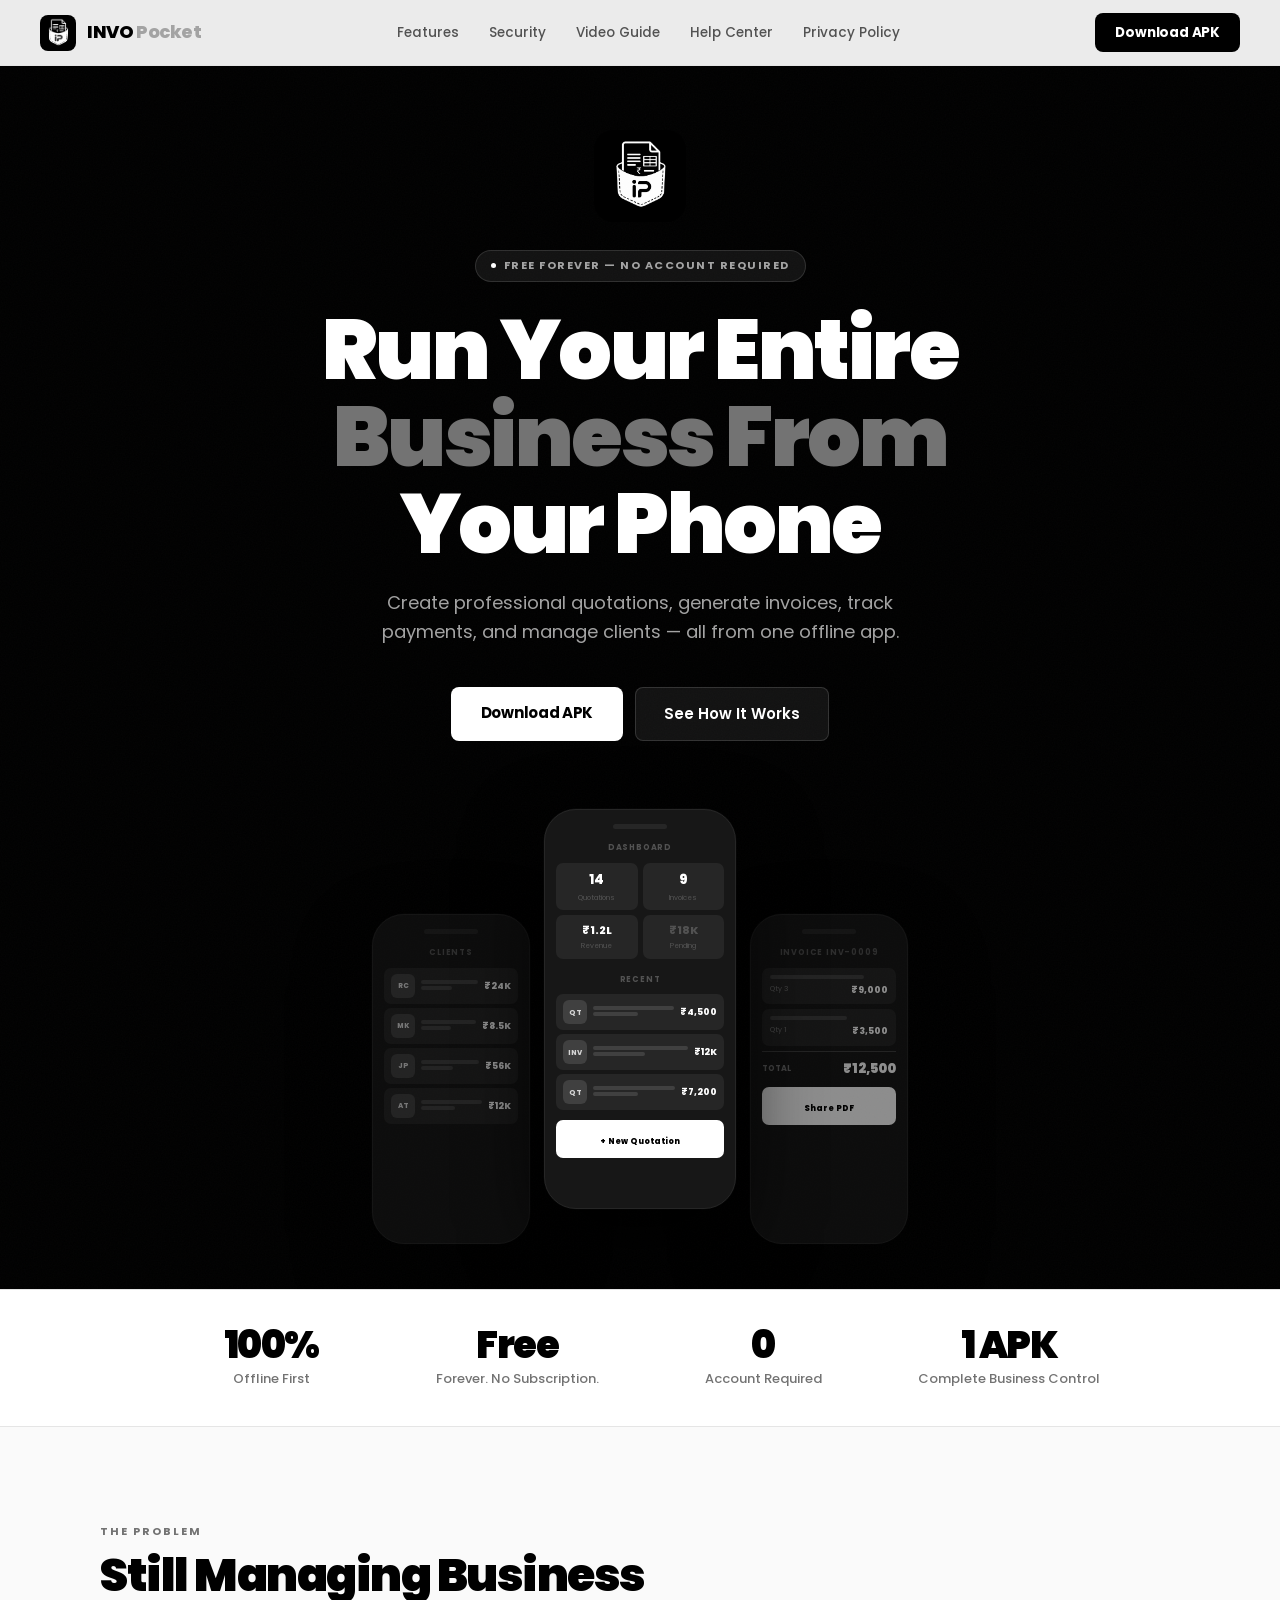
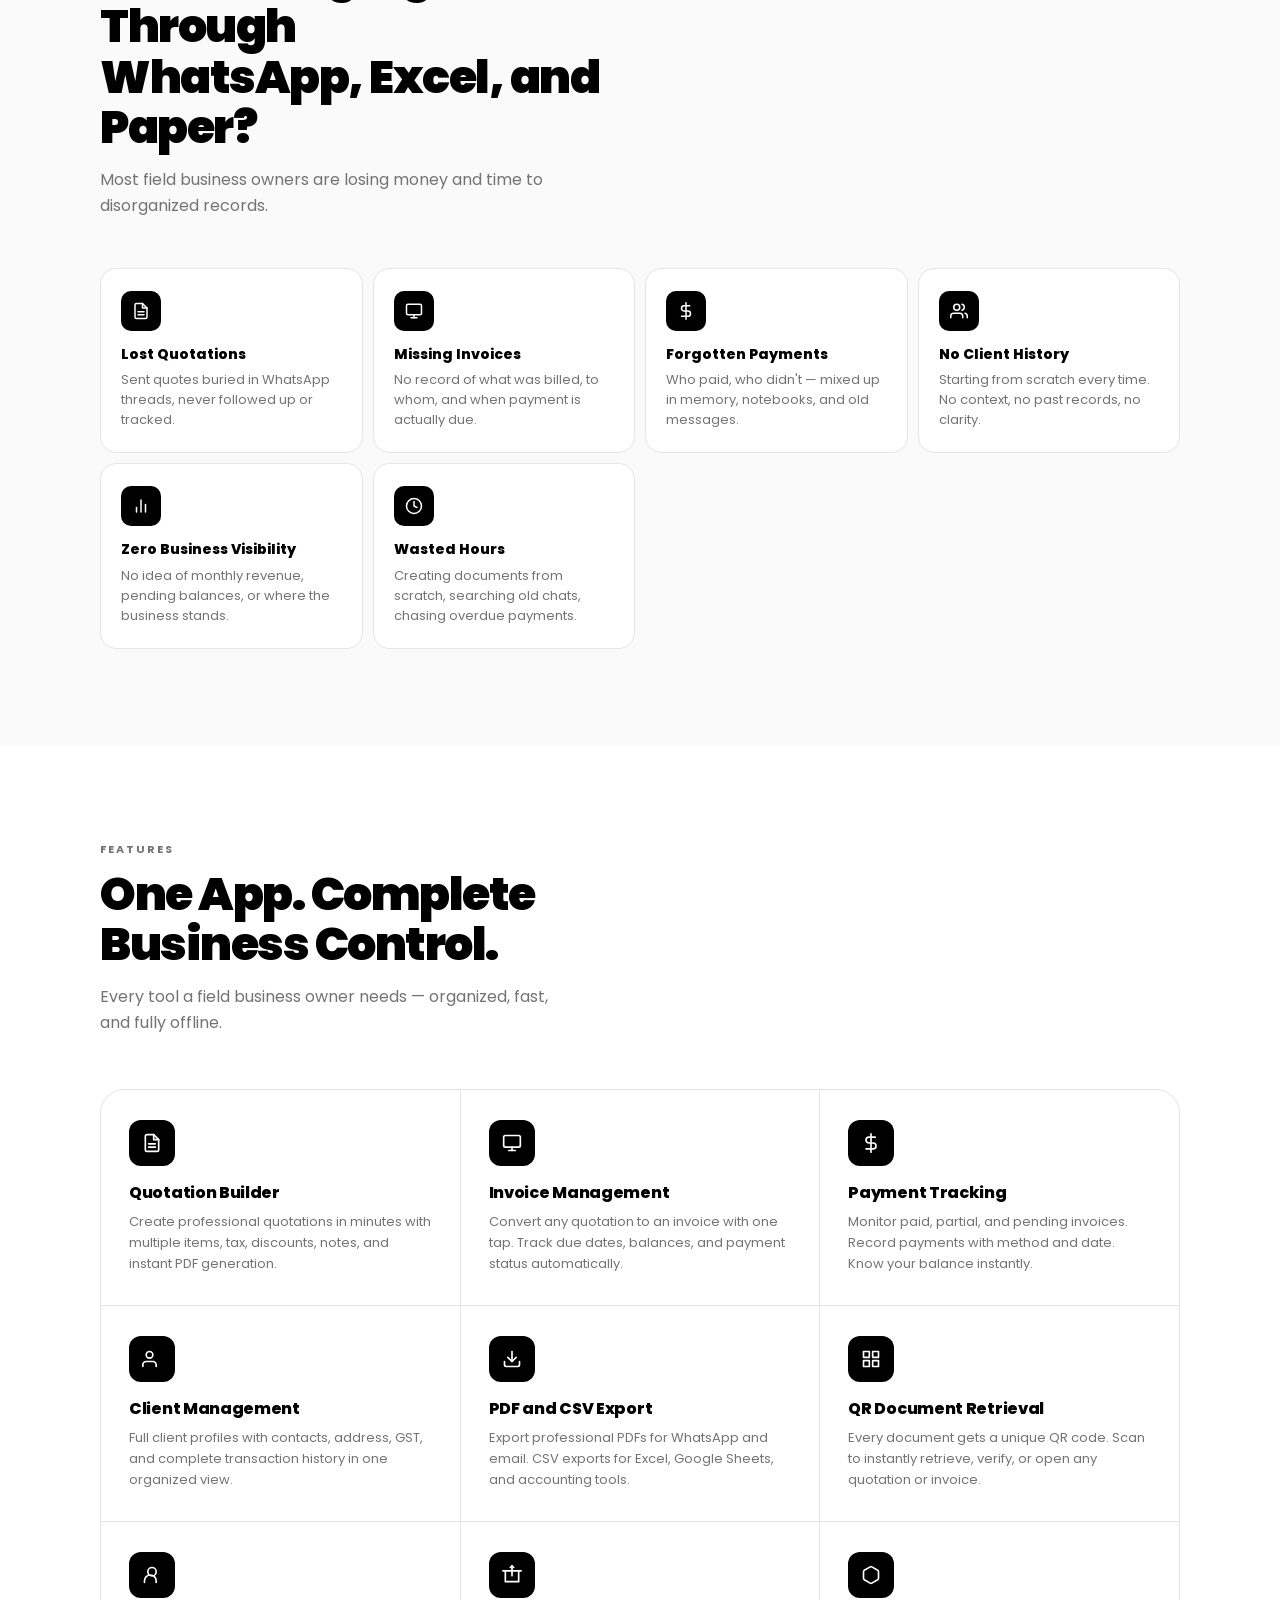
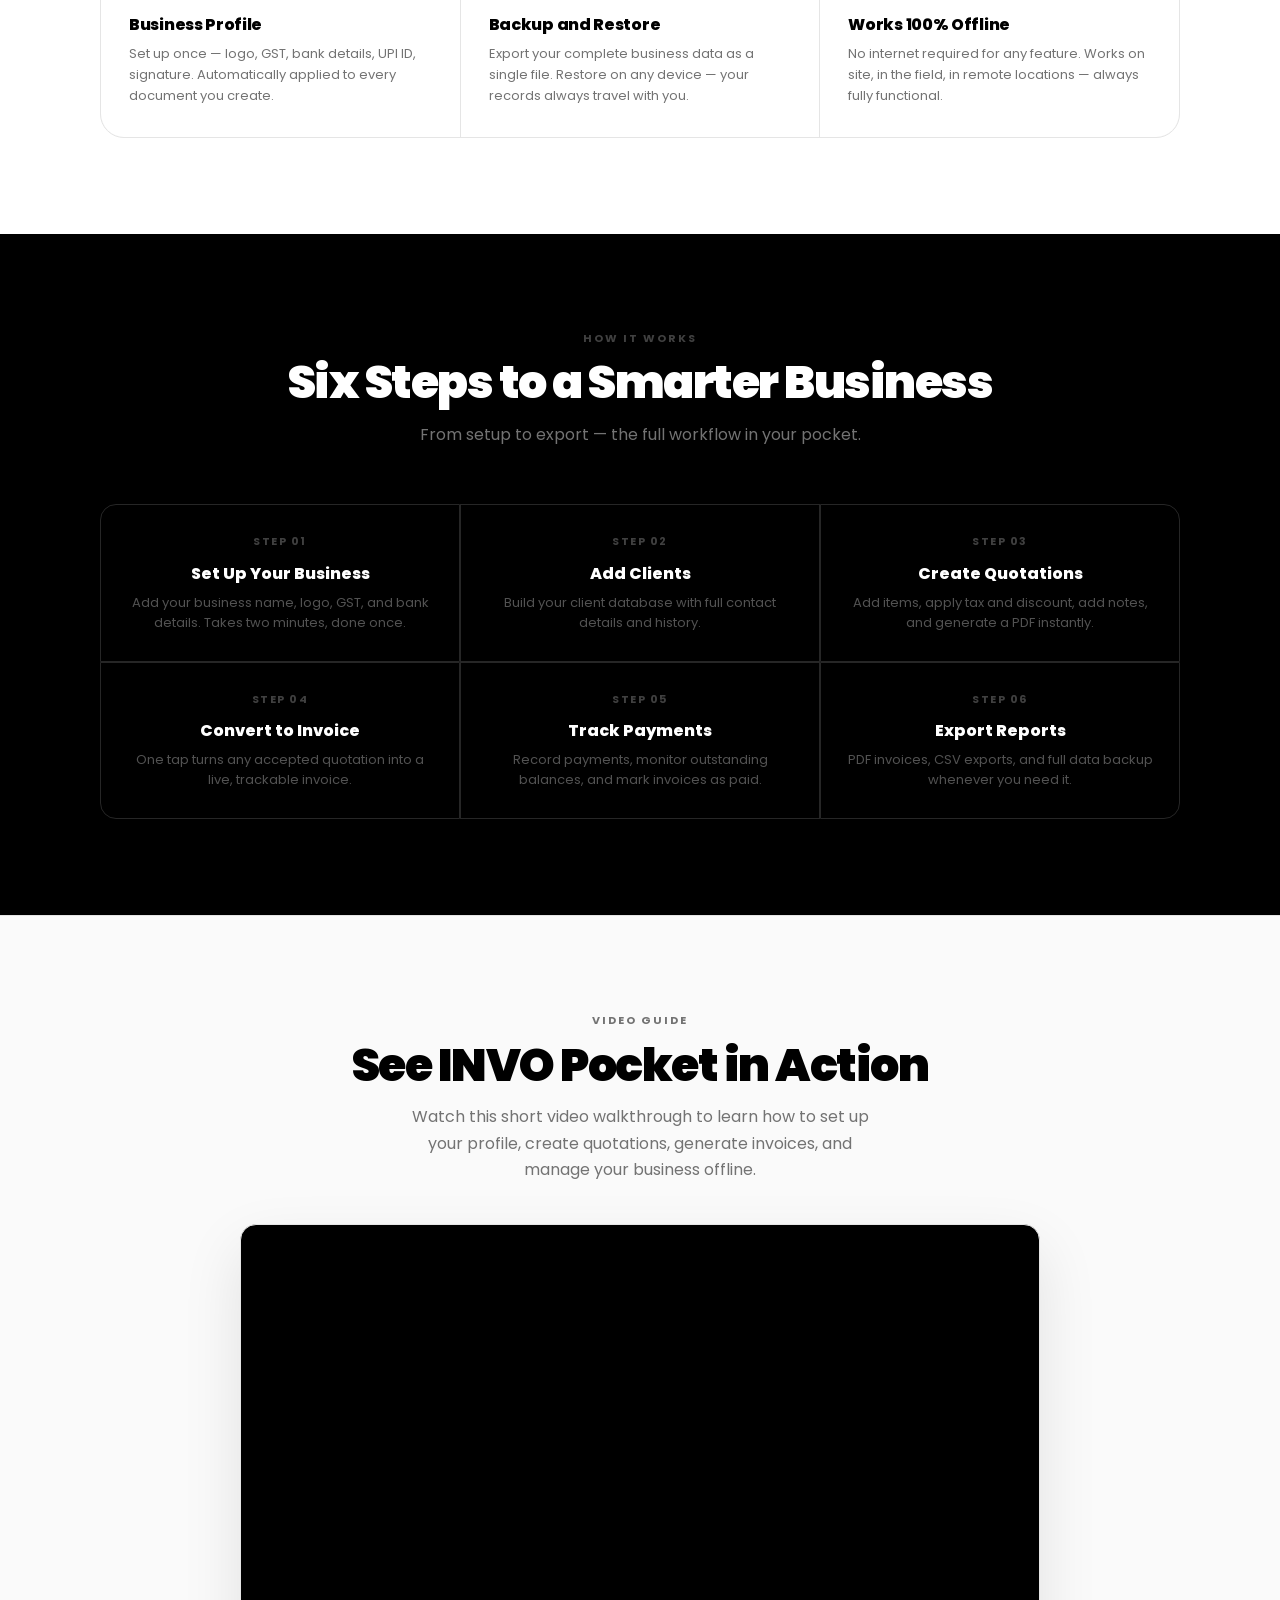
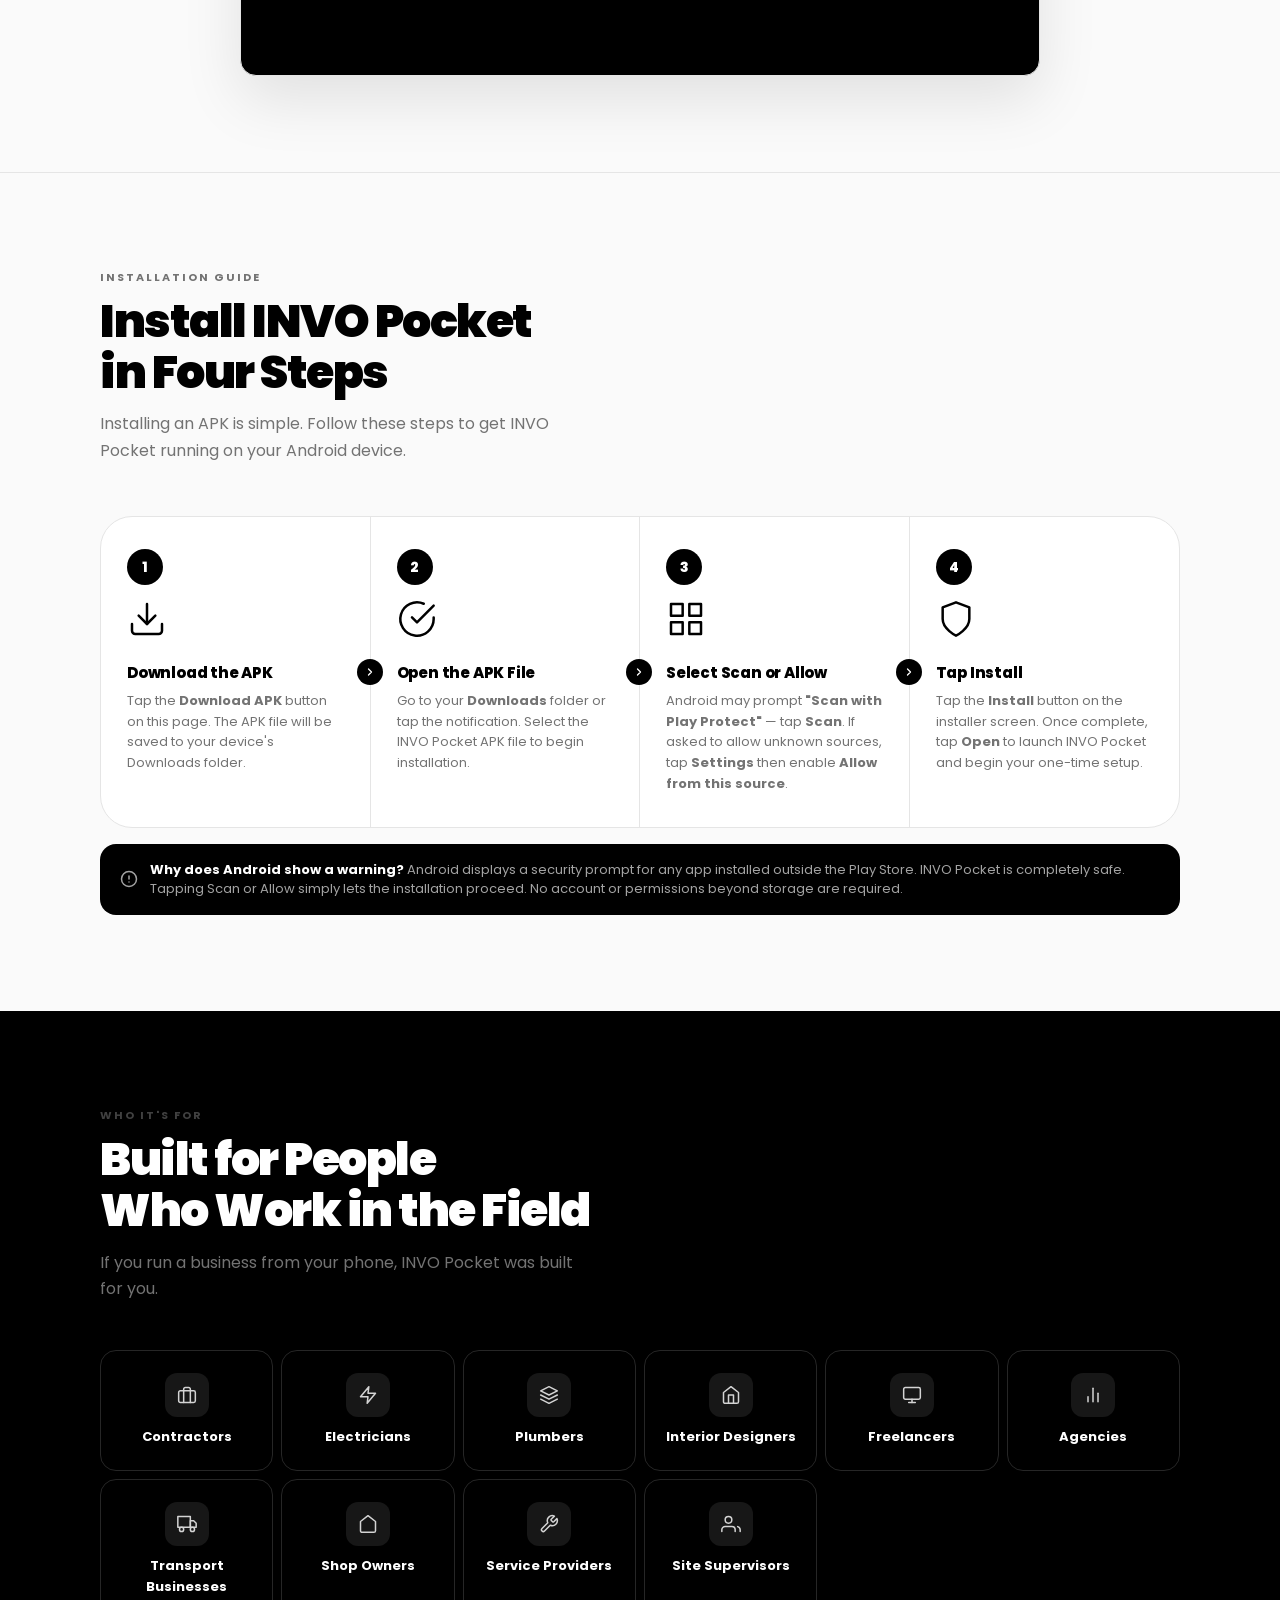
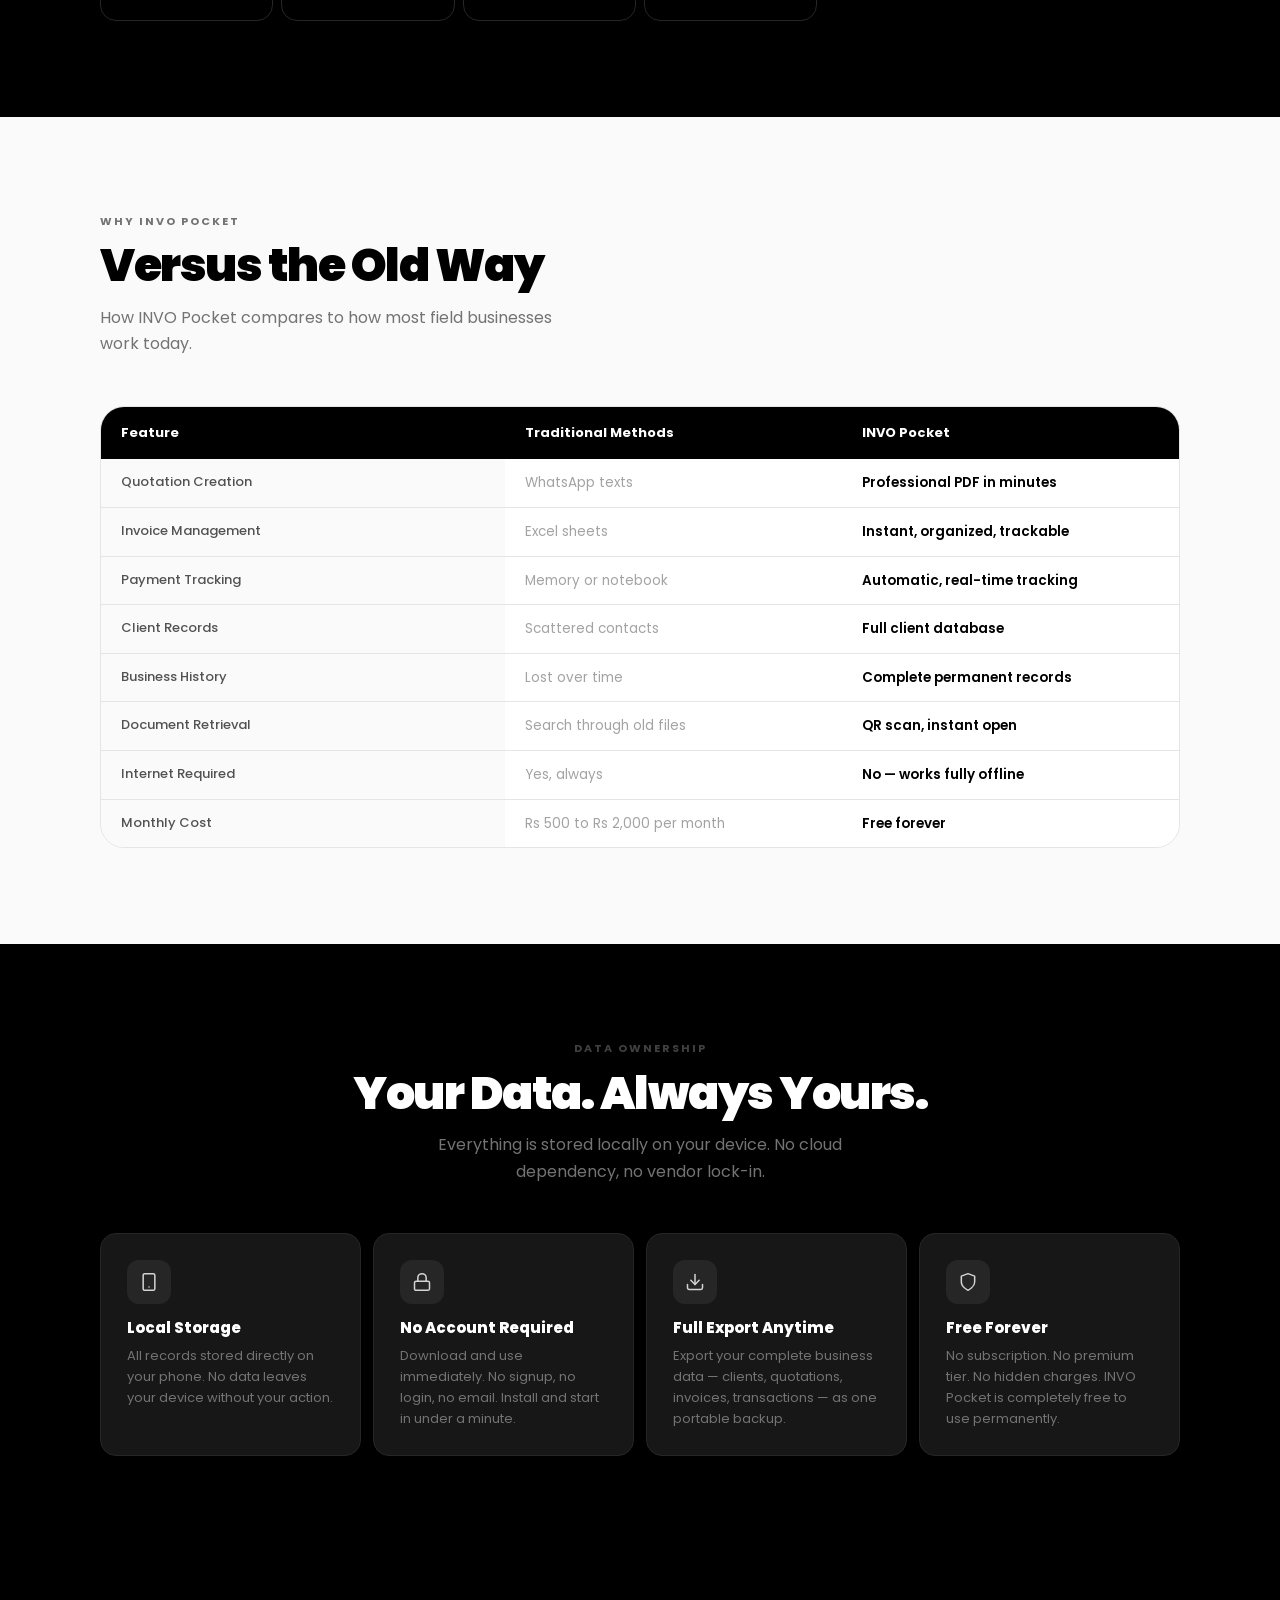
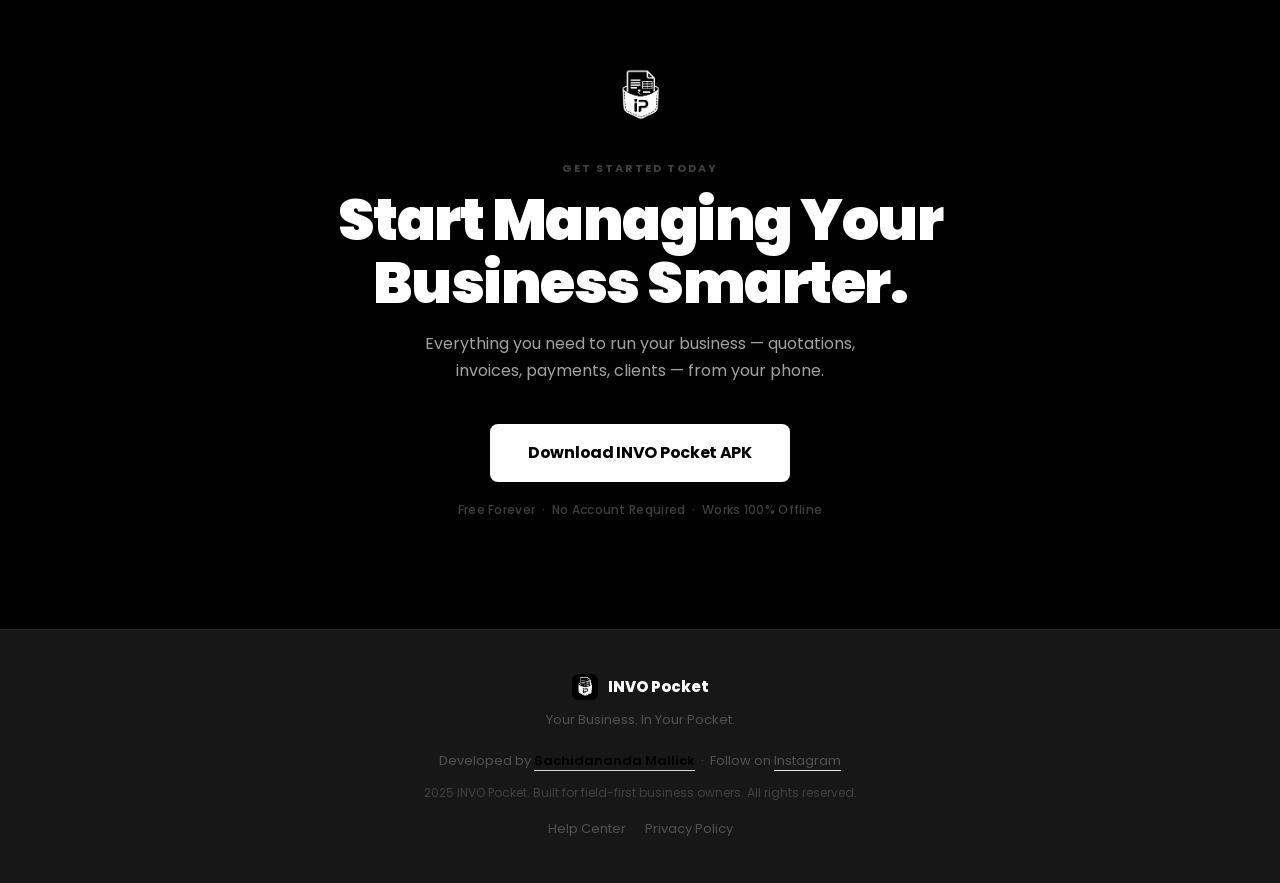
==== commit 73534d20: "feat: animate components, update to Poppins font, and add OTA version config" ====
--- a/index.html
+++ b/index.html
@@ -18,7 +18,7 @@
 <meta property="twitter:url" content="https://invopocket.netlify.app/">
 <meta property="twitter:title" content="INVO Pocket — Your Business. In Your Pocket.">
 <meta property="twitter:description" content="A secure, offline-first, premium quotation and invoice management app. Generate professional PDFs, track invoices, and manage clients securely offline.">
-<link href="https://fonts.googleapis.com/css2?family=Inter:wght@300;400;500;600;700;800;900&display=swap" rel="stylesheet">
+<link href="https://fonts.googleapis.com/css2?family=Poppins:wght@300;400;500;600;700;800;900&display=swap" rel="stylesheet">
 <style>
 *{box-sizing:border-box;margin:0;padding:0}
 :root{
@@ -35,7 +35,7 @@
   --g800:#262626;
   --g900:#171717;
   --r-sm:8px;--r-md:16px;--r-lg:24px;--r-xl:32px;
-  --font:'Inter',system-ui,sans-serif;
+  --font:'Poppins',system-ui,sans-serif;
 }
 html{scroll-behavior:smooth}
 body{font-family:var(--font);background:var(--white);color:var(--black);line-height:1.6;overflow-x:hidden}
@@ -70,10 +70,12 @@
 .btn-ghost:hover{background:rgba(255,255,255,.13)}
 
 /* phones */
+@keyframes float { 0%, 100% { transform: translateY(0); } 50% { transform: translateY(-10px); } }
+@keyframes floatSide { 0%, 100% { transform: translateY(35px); } 50% { transform: translateY(25px); } }
 .phones{display:flex;justify-content:center;align-items:flex-end;gap:14px}
 .phone{background:var(--g900);border:1.5px solid var(--g800);border-radius:32px;overflow:hidden;box-shadow:0 32px 80px rgba(0,0,0,.8),0 0 0 .5px rgba(255,255,255,.05);flex-shrink:0}
-.phone.main{width:192px;height:400px;z-index:3}
-.phone.side{width:158px;height:330px;opacity:.55;transform:translateY(35px)}
+.phone.main{width:192px;height:400px;z-index:3;animation:float 6s ease-in-out infinite}
+.phone.side{width:158px;height:330px;opacity:.55;transform:translateY(35px);animation:floatSide 7s ease-in-out infinite}
 .ph-body{padding:14px 11px}
 .ph-notch{width:54px;height:5px;background:var(--g800);border-radius:3px;margin:0 auto 13px}
 .ph-lbl{font-size:8px;font-weight:700;color:var(--g600);letter-spacing:.8px;text-transform:uppercase;margin-bottom:8px}
@@ -120,8 +122,8 @@
 .feat-grid{display:grid;grid-template-columns:repeat(3,1fr);gap:1px;background:var(--g200);border-radius:var(--r-lg);overflow:hidden;margin-top:52px;border:1px solid var(--g200)}
 @media(max-width:900px){.feat-grid{grid-template-columns:repeat(2,1fr)}}
 @media(max-width:560px){.feat-grid{grid-template-columns:1fr}}
-.feat-card{background:var(--white);padding:30px 28px;transition:background .2s}
-.feat-card:hover{background:var(--g50)}
+.feat-card{background:var(--white);padding:30px 28px;position:relative;z-index:1;transition:background .2s, transform .2s, box-shadow .2s, z-index .0s}
+.feat-card:hover{background:var(--white);transform:scale(1.02);z-index:2;box-shadow:0 12px 24px rgba(0,0,0,0.08);border-radius:var(--r-md)}
 .feat-icon{width:46px;height:46px;background:var(--black);border-radius:12px;display:flex;align-items:center;justify-content:center;margin-bottom:14px}
 .feat-icon svg{width:20px;height:20px;stroke:var(--white);fill:none;stroke-width:2;stroke-linecap:round;stroke-linejoin:round}
 .feat-title{font-size:16px;font-weight:800;letter-spacing:-.3px;margin-bottom:7px}
@@ -191,8 +193,8 @@
 .data-sec .sec-eyebrow{color:var(--g700)}
 .data-sec .sec-sub{color:var(--g500);margin:0 auto 8px}
 .data-pillars{display:grid;grid-template-columns:repeat(auto-fit,minmax(220px,1fr));gap:12px;margin-top:48px}
-.data-pillar{background:var(--g900);border:1px solid var(--g800);border-radius:var(--r-md);padding:26px;text-align:left;transition:border-color .2s}
-.data-pillar:hover{border-color:var(--g600)}
+.data-pillar{background:var(--g900);border:1px solid var(--g800);border-radius:var(--r-md);padding:26px;text-align:left;transition:border-color .3s, transform .3s, box-shadow .3s}
+.data-pillar:hover{border-color:var(--g600);transform:translateY(-5px);box-shadow:0 12px 24px rgba(0,0,0,0.4)}
 .data-pillar-icon{width:44px;height:44px;background:var(--g800);border-radius:12px;display:flex;align-items:center;justify-content:center;margin-bottom:12px}
 .data-pillar-icon svg{width:20px;height:20px;stroke:var(--g300);fill:none;stroke-width:1.8;stroke-linecap:round;stroke-linejoin:round}
 .data-pillar-title{font-size:15px;font-weight:800;color:var(--white);margin-bottom:6px}
@@ -230,10 +232,10 @@
   </div>
   <div class="nav-links">
     <a href="#features">Features</a>
-    <a href="#how">How It Works</a>
+    <a href="#security">Security</a>
     <a href="#guide">Video Guide</a>
-    <a href="#install">Install</a>
-    <a href="#compare">Compare</a>
+    <a href="#help">Help Center</a>
+    <a href="#privacy">Privacy Policy</a>
   </div>
   <a href="#download" class="nav-dl">Download APK</a>
 </nav>
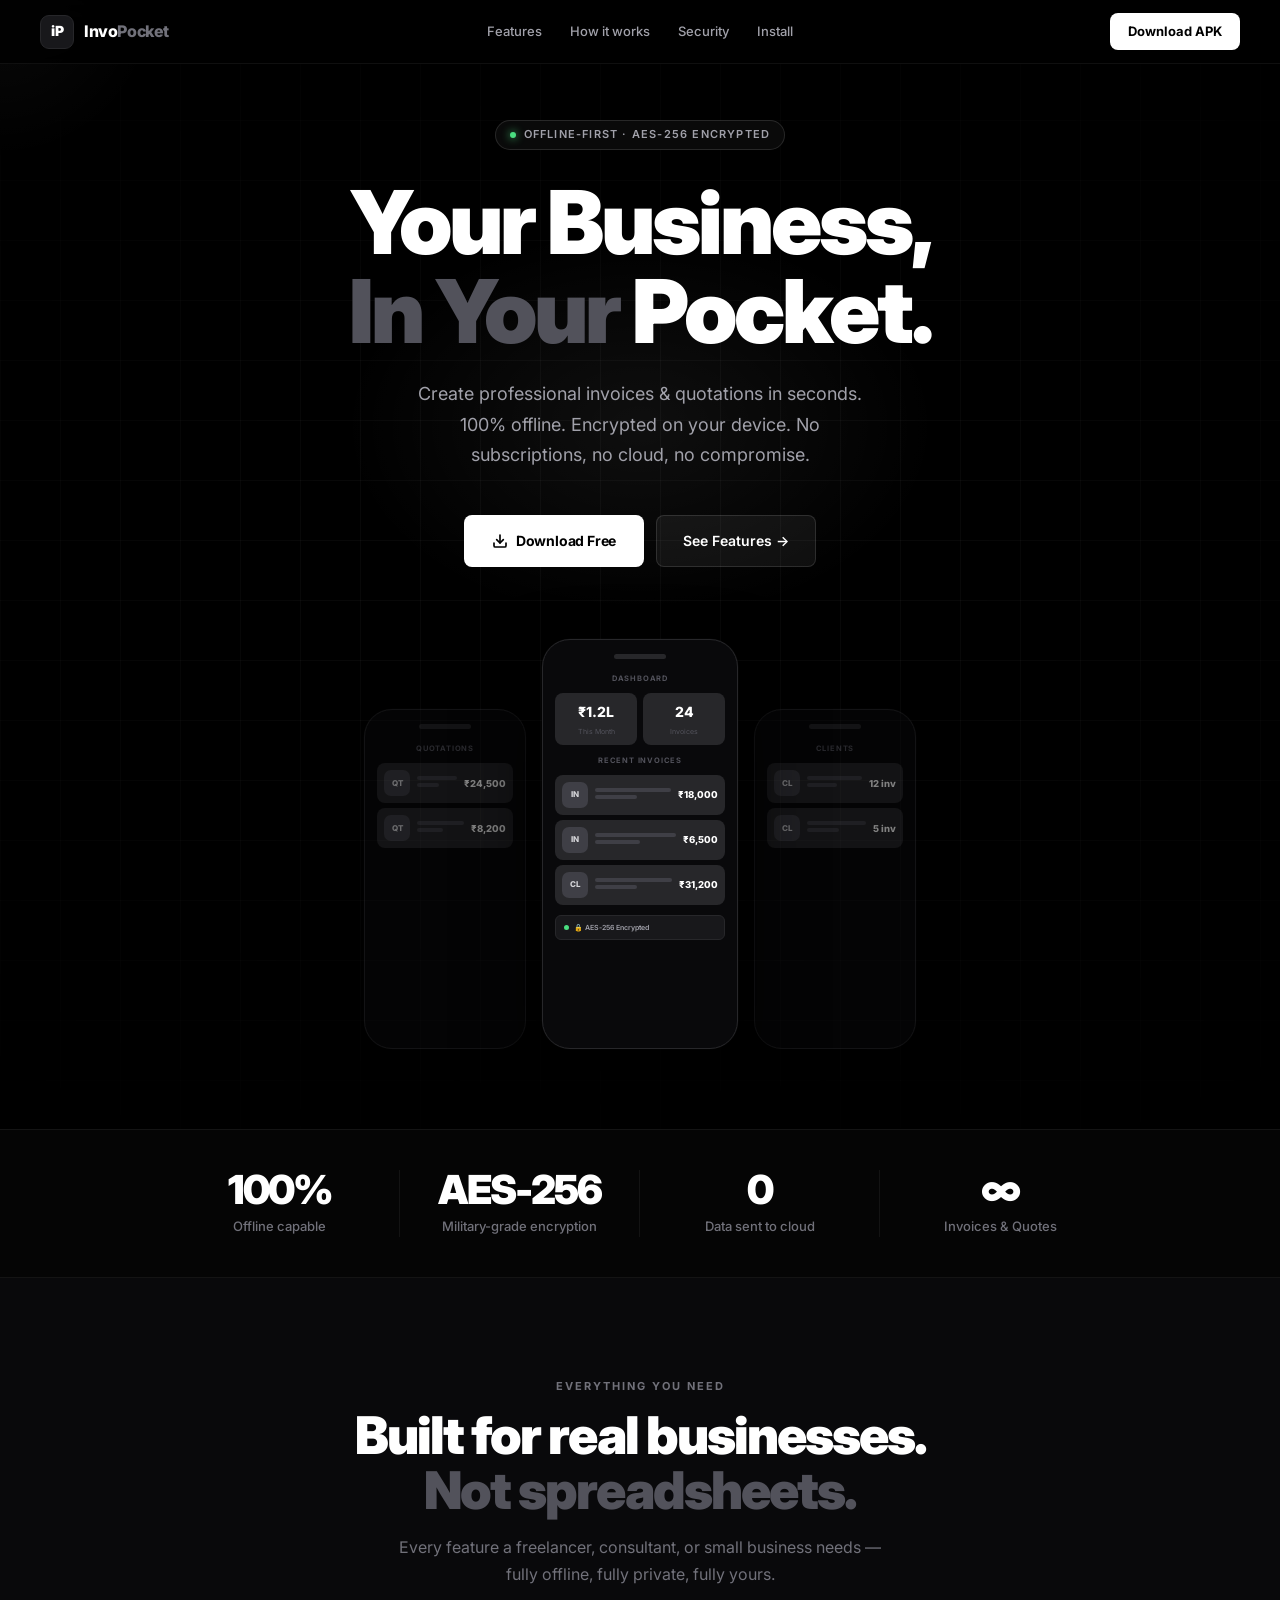
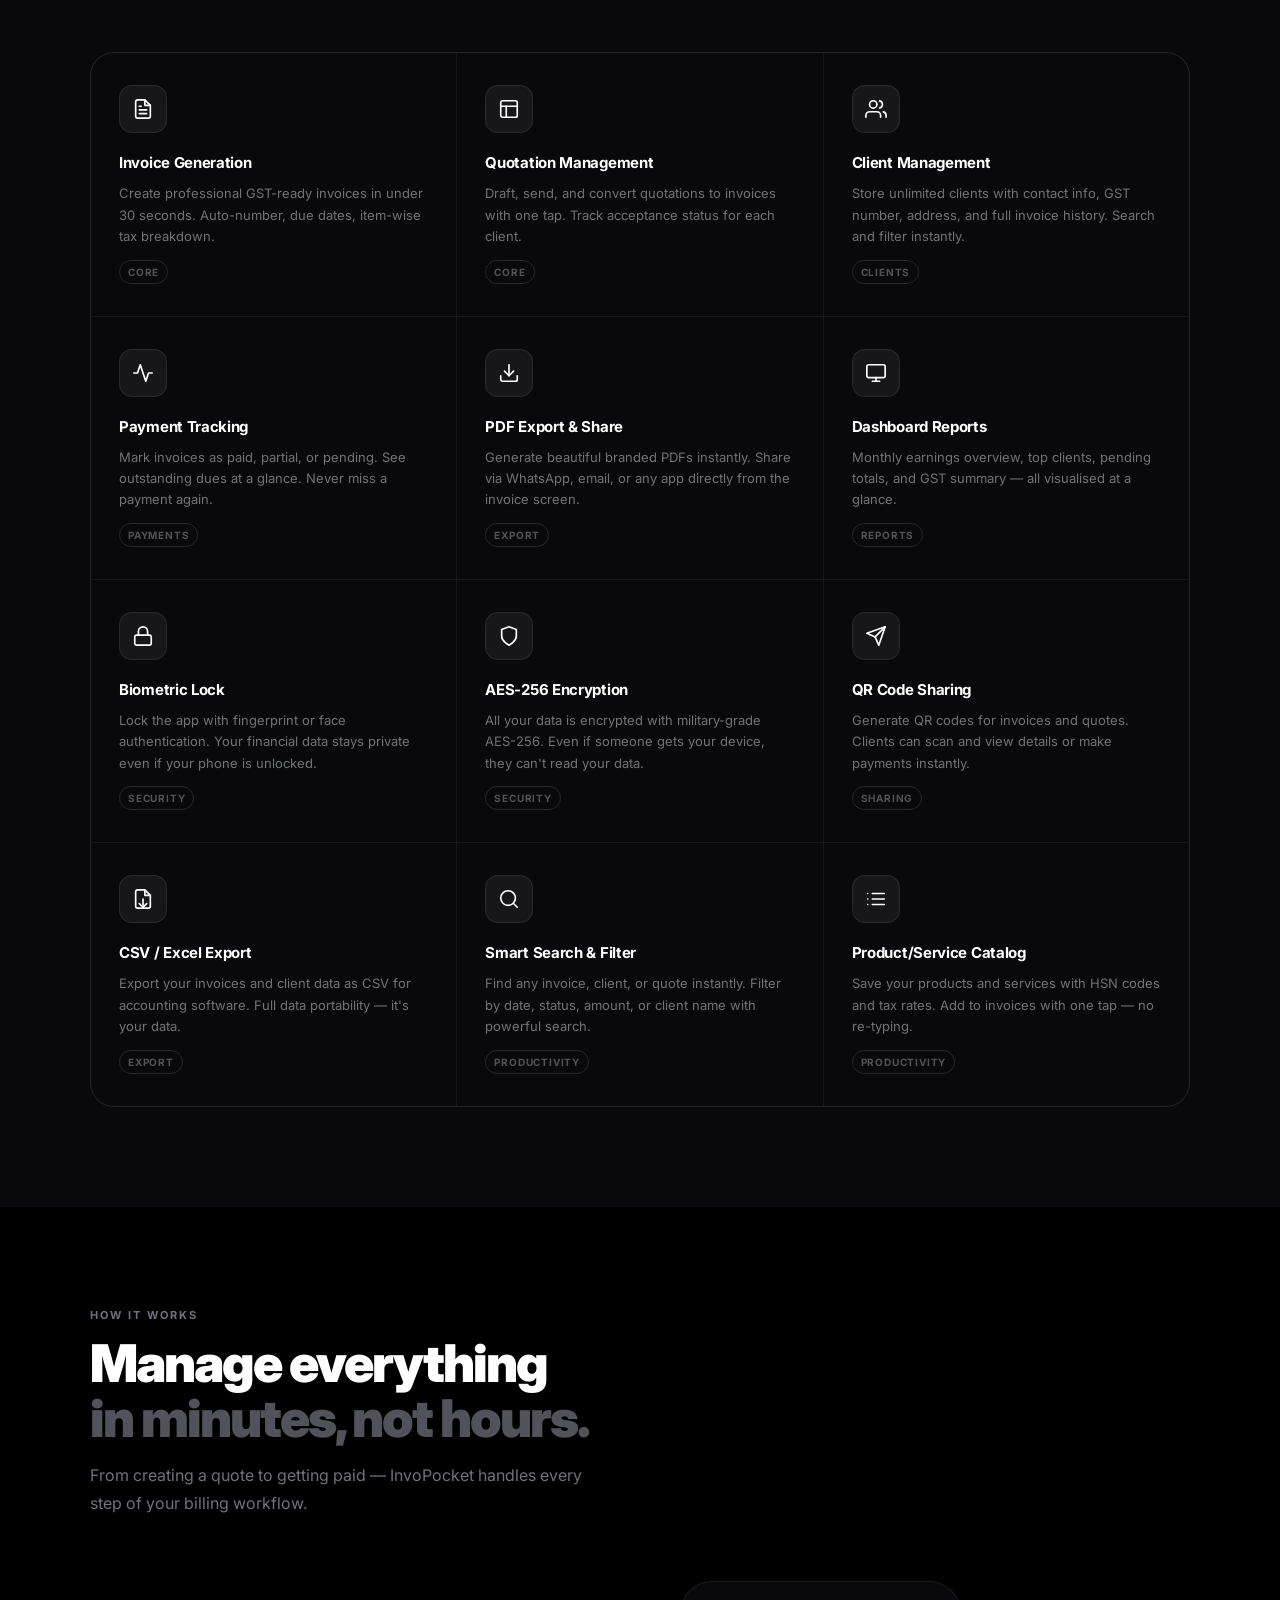
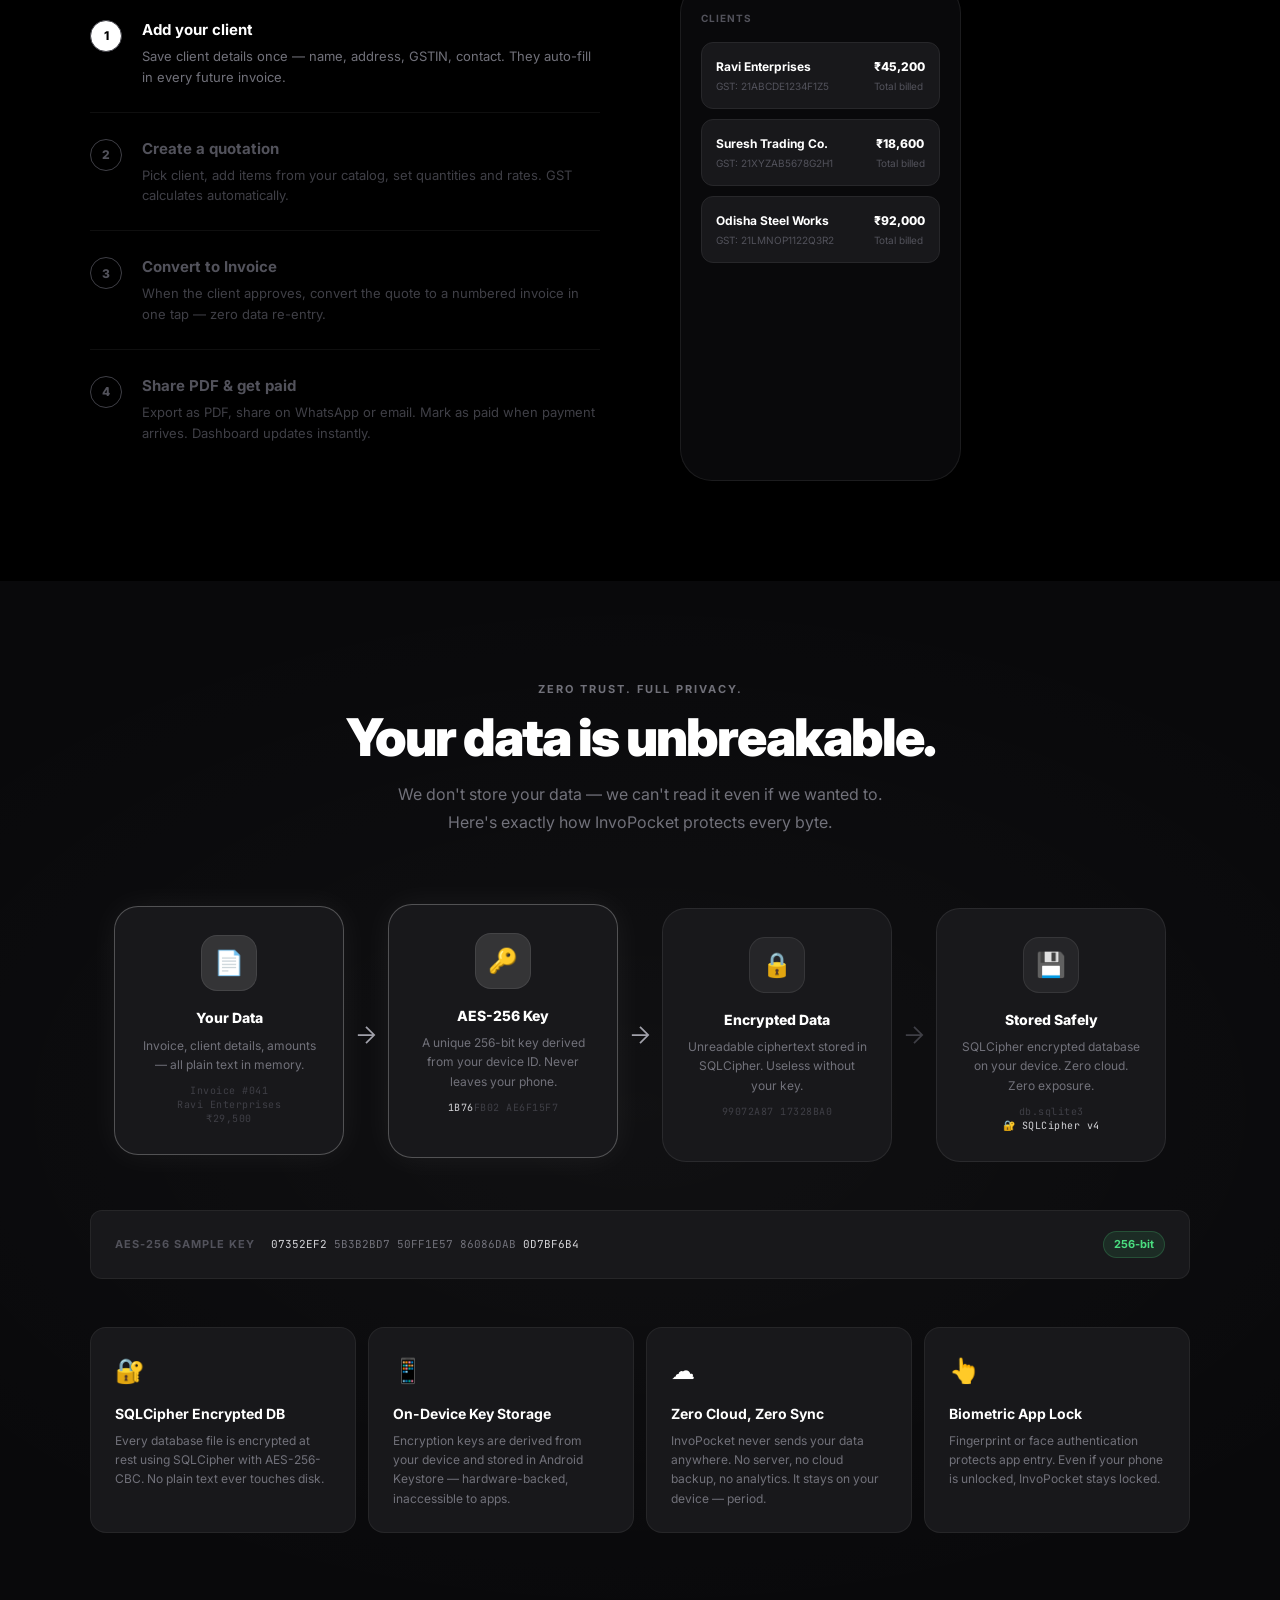
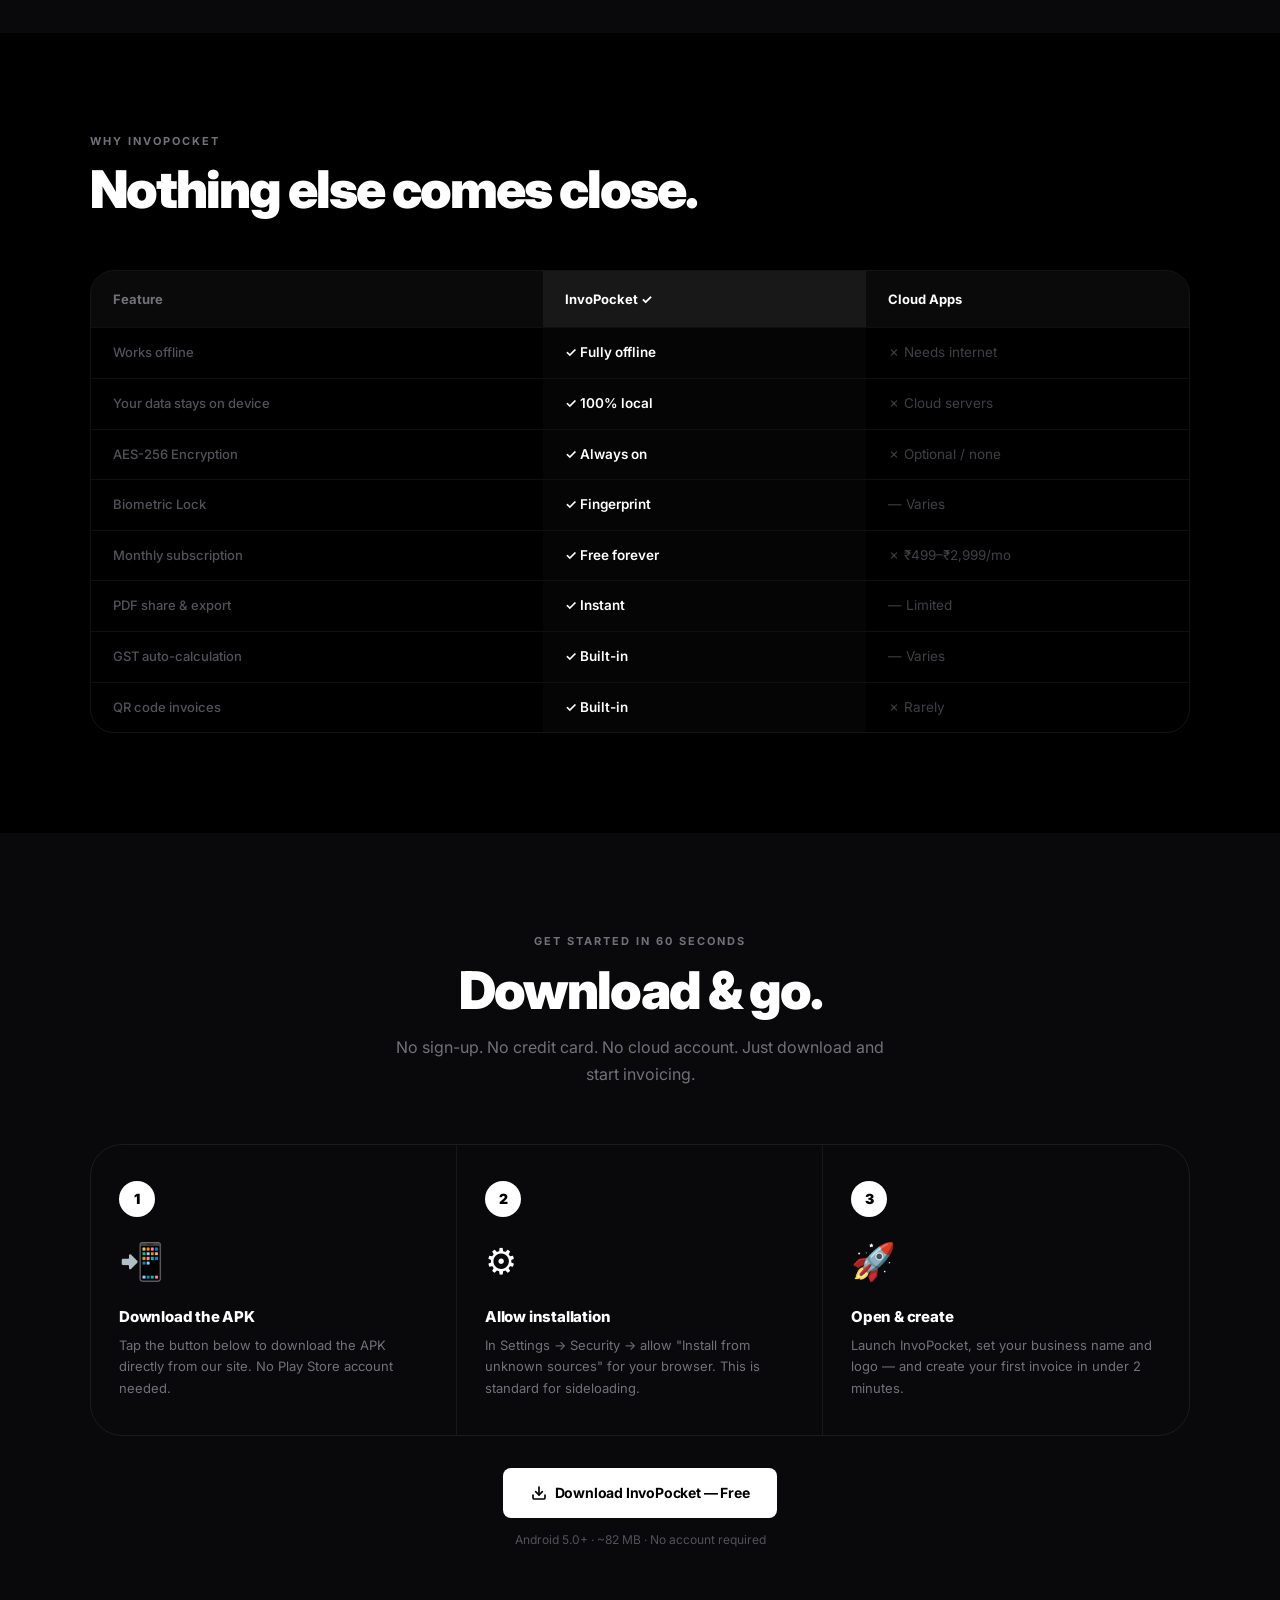
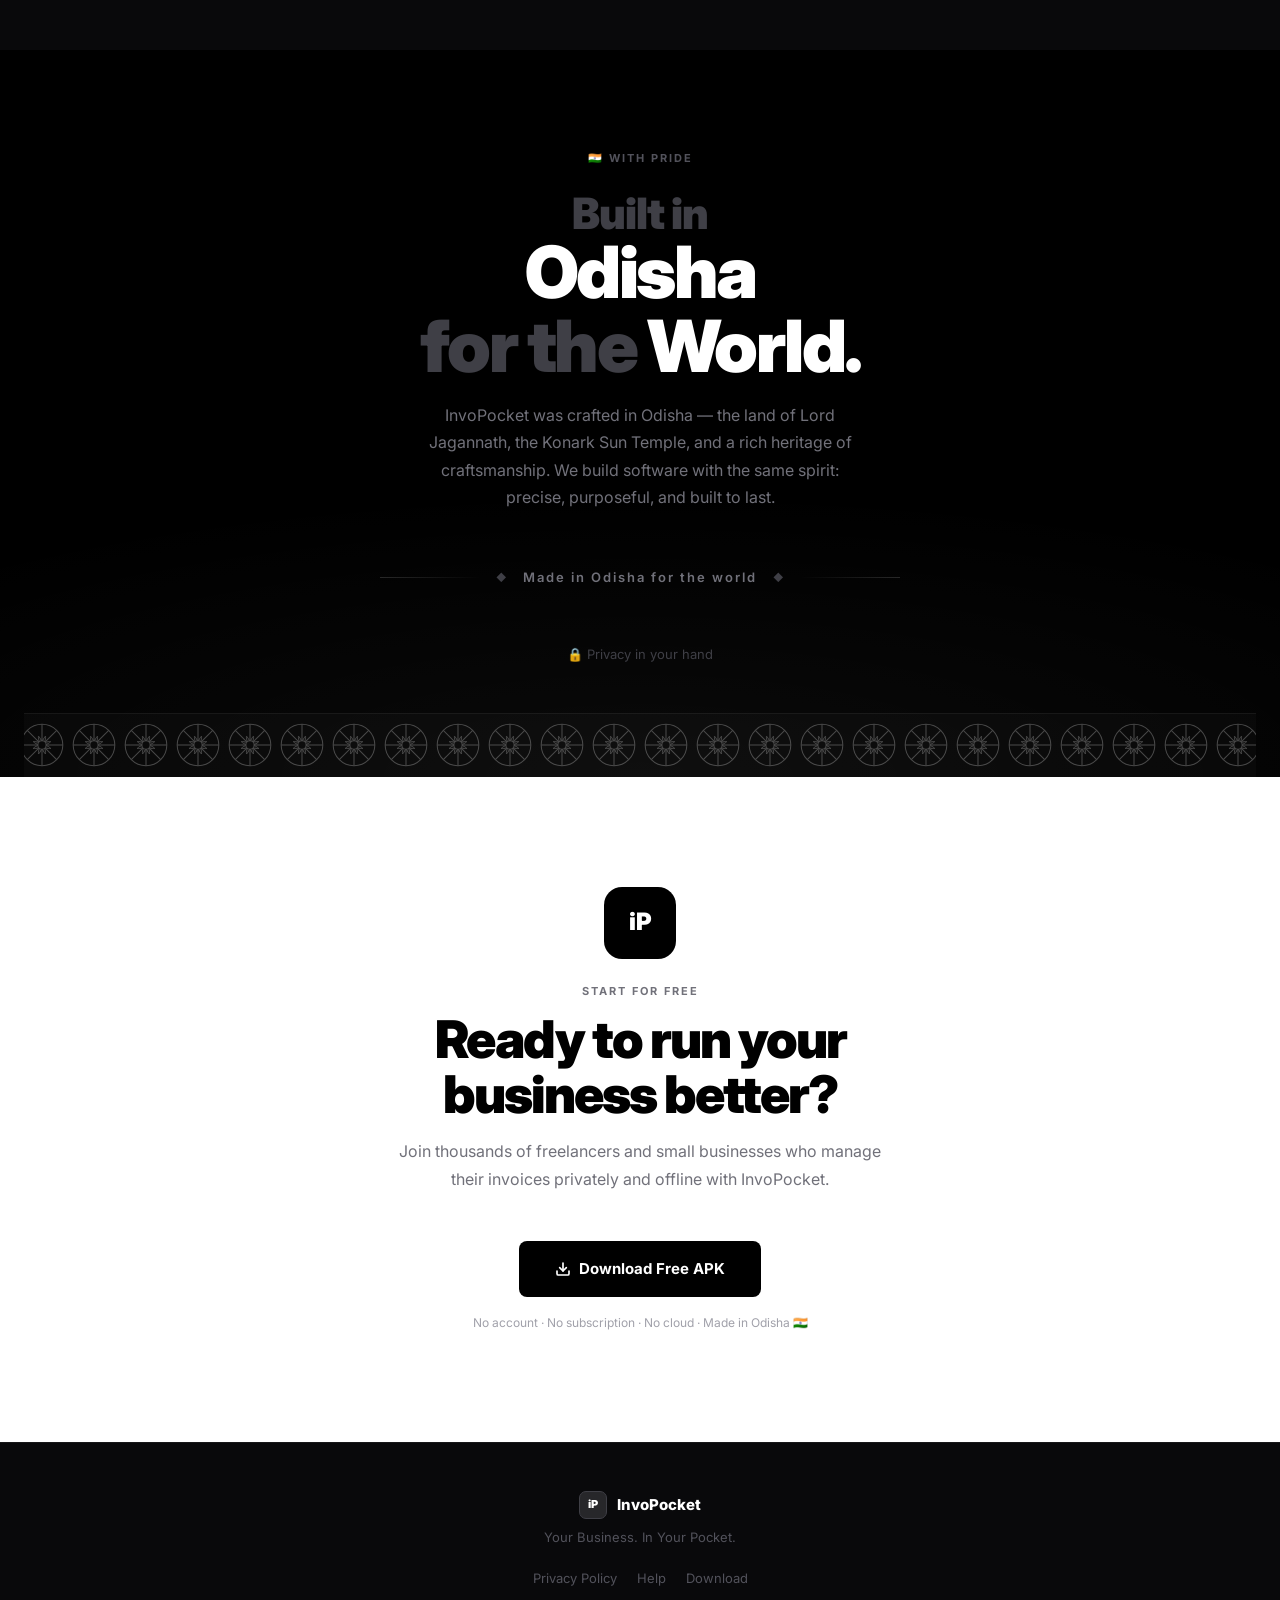
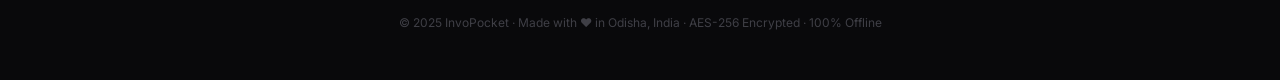
==== commit 646b79f8: "feat(website): complete redesign with micro-animations and encryption visualization" ====
--- a/index.html
+++ b/index.html
@@ -4,661 +4,1412 @@
 <meta charset="UTF-8">
 <meta name="viewport" content="width=device-width, initial-scale=1.0">
 <link rel="icon" type="image/png" href="favicon.png">
-<title>INVO Pocket — Your Business. In Your Pocket.</title>
-<meta name="description" content="INVO Pocket is a secure, offline-first, premium quotation and invoice management app. Generate professional PDFs, track invoices, and manage clients securely offline.">
-<meta name="keywords" content="invoice app, quotation maker, offline billing, invoice generator, client manager, invoice PDF, mobile billing, invopocket, invoice pocket">
+<title>InvoPocket — Your Business. In Your Pocket.</title>
+<meta name="description" content="InvoPocket is a secure, offline-first invoice and quotation management app. AES-256 encrypted. No cloud required. Made in Odisha for the world.">
+<meta name="keywords" content="invoice app, quotation maker, offline billing, invoice generator, client manager, invoice PDF, mobile billing, invopocket">
 <link rel="canonical" href="https://invopocket.netlify.app/">
-<!-- Open Graph / Facebook -->
 <meta property="og:type" content="website">
 <meta property="og:url" content="https://invopocket.netlify.app/">
-<meta property="og:title" content="INVO Pocket — Your Business. In Your Pocket.">
-<meta property="og:description" content="A secure, offline-first, premium quotation and invoice management app. Generate professional PDFs, track invoices, and manage clients securely offline.">
-<!-- Twitter -->
+<meta property="og:title" content="InvoPocket — Your Business. In Your Pocket.">
+<meta property="og:description" content="Secure, offline-first invoice & quotation app. AES-256 encrypted. Made in Odisha.">
 <meta property="twitter:card" content="summary_large_image">
-<meta property="twitter:url" content="https://invopocket.netlify.app/">
-<meta property="twitter:title" content="INVO Pocket — Your Business. In Your Pocket.">
-<meta property="twitter:description" content="A secure, offline-first, premium quotation and invoice management app. Generate professional PDFs, track invoices, and manage clients securely offline.">
-<link href="https://fonts.googleapis.com/css2?family=Poppins:wght@300;400;500;600;700;800;900&display=swap" rel="stylesheet">
+<link rel="preconnect" href="https://fonts.googleapis.com">
+<link href="https://fonts.googleapis.com/css2?family=Inter:wght@300;400;500;600;700;800;900&family=JetBrains+Mono:wght@400;500;700&display=swap" rel="stylesheet">
+
 <style>
-*{box-sizing:border-box;margin:0;padding:0}
-:root{
-  --black:#000;
-  --white:#fff;
-  --g50:#FAFAFA;
-  --g100:#F5F5F5;
-  --g200:#E5E5E5;
-  --g300:#D4D4D4;
-  --g400:#A3A3A3;
-  --g500:#737373;
-  --g600:#525252;
-  --g700:#404040;
-  --g800:#262626;
-  --g900:#171717;
-  --r-sm:8px;--r-md:16px;--r-lg:24px;--r-xl:32px;
-  --font:'Poppins',system-ui,sans-serif;
-}
-html{scroll-behavior:smooth}
-body{font-family:var(--font);background:var(--white);color:var(--black);line-height:1.6;overflow-x:hidden}
-
-/* ── NAV ── */
-nav{position:fixed;top:0;left:0;right:0;z-index:999;height:66px;display:flex;align-items:center;justify-content:space-between;padding:0 40px;background:rgba(255,255,255,0.92);backdrop-filter:blur(24px);-webkit-backdrop-filter:blur(24px);border-bottom:1px solid var(--g200)}
-.nav-brand{display:flex;align-items:center;gap:11px}
-.nav-brand img{width:36px;height:36px;object-fit:contain;border-radius:8px}
-.nav-brand-name{font-size:18px;font-weight:800;letter-spacing:-0.4px;color:var(--black)}
-.nav-brand-name span{color:var(--g400)}
-.nav-links{display:flex;gap:30px}
-.nav-links a{font-size:13.5px;font-weight:500;color:var(--g600);text-decoration:none;transition:color .15s}
-.nav-links a:hover{color:var(--black)}
-.nav-dl{background:var(--black);color:var(--white);padding:9px 20px;border-radius:var(--r-sm);font-size:13.5px;font-weight:700;text-decoration:none;letter-spacing:-.2px;transition:opacity .2s}
-.nav-dl:hover{opacity:.75}
-@media(max-width:768px){nav{padding:0 20px}.nav-links{display:none}}
-
-/* ── HERO ── */
-.hero{min-height:100vh;background:var(--black);display:flex;flex-direction:column;align-items:center;justify-content:center;text-align:center;padding:130px 24px 80px;position:relative;overflow:hidden}
-.hero-noise{position:absolute;inset:0;pointer-events:none;opacity:.025;background-image:url("data:image/svg+xml,%3Csvg xmlns='http://www.w3.org/2000/svg' width='300' height='300'%3E%3Cfilter id='n'%3E%3CfeTurbulence type='fractalNoise' baseFrequency='.75' numOctaves='4' stitchTiles='stitch'/%3E%3C/filter%3E%3Crect width='300' height='300' filter='url(%23n)'/%3E%3C/svg%3E")}
-.hero-logo{width:92px;height:92px;object-fit:contain;margin-bottom:28px;border-radius:20px}
-.hero-chip{display:inline-flex;align-items:center;gap:8px;background:rgba(255,255,255,.07);border:1px solid rgba(255,255,255,.12);border-radius:100px;padding:6px 15px;font-size:11px;font-weight:700;color:var(--g400);letter-spacing:1.5px;text-transform:uppercase;margin-bottom:24px}
-.chip-dot{width:5px;height:5px;border-radius:50%;background:#fff;animation:blink 2s infinite}
-@keyframes blink{0%,100%{opacity:1}50%{opacity:.3}}
-.hero h1{font-size:clamp(40px,7.5vw,84px);font-weight:900;color:var(--white);line-height:1.04;letter-spacing:-2.5px;margin-bottom:20px;max-width:840px}
-.hero h1 em{font-style:normal;color:var(--g500)}
-.hero-sub{font-size:clamp(15px,1.8vw,18px);color:var(--g400);max-width:520px;line-height:1.65;margin-bottom:40px}
-.hero-btns{display:flex;gap:12px;flex-wrap:wrap;justify-content:center;margin-bottom:68px}
-.btn-w{background:var(--white);color:var(--black);padding:14px 30px;border-radius:var(--r-sm);font-size:15px;font-weight:700;text-decoration:none;transition:all .2s;letter-spacing:-.3px}
-.btn-w:hover{background:var(--g200)}
-.btn-ghost{background:rgba(255,255,255,.07);color:var(--white);border:1px solid rgba(255,255,255,.14);padding:14px 28px;border-radius:var(--r-sm);font-size:15px;font-weight:600;text-decoration:none;transition:all .2s}
-.btn-ghost:hover{background:rgba(255,255,255,.13)}
-
-/* phones */
-@keyframes float { 0%, 100% { transform: translateY(0); } 50% { transform: translateY(-10px); } }
-@keyframes floatSide { 0%, 100% { transform: translateY(35px); } 50% { transform: translateY(25px); } }
-.phones{display:flex;justify-content:center;align-items:flex-end;gap:14px}
-.phone{background:var(--g900);border:1.5px solid var(--g800);border-radius:32px;overflow:hidden;box-shadow:0 32px 80px rgba(0,0,0,.8),0 0 0 .5px rgba(255,255,255,.05);flex-shrink:0}
-.phone.main{width:192px;height:400px;z-index:3;animation:float 6s ease-in-out infinite}
-.phone.side{width:158px;height:330px;opacity:.55;transform:translateY(35px);animation:floatSide 7s ease-in-out infinite}
-.ph-body{padding:14px 11px}
-.ph-notch{width:54px;height:5px;background:var(--g800);border-radius:3px;margin:0 auto 13px}
-.ph-lbl{font-size:8px;font-weight:700;color:var(--g600);letter-spacing:.8px;text-transform:uppercase;margin-bottom:8px}
-.ph-row{display:flex;gap:5px;margin-bottom:5px}
-.ph-stat{flex:1;background:var(--g800);border-radius:7px;padding:7px 7px}
-.ph-sv{font-size:13px;font-weight:800;color:#fff}
-.ph-sl{font-size:7px;color:var(--g600);margin-top:1px}
-.ph-item{display:flex;align-items:center;gap:6px;background:var(--g800);border-radius:7px;padding:6px 7px;margin-bottom:4px}
-.ph-ic{width:24px;height:24px;border-radius:6px;background:var(--g700);flex-shrink:0;display:flex;align-items:center;justify-content:center}
-.ph-ic span{font-size:7px;font-weight:800;color:var(--g300)}
-.ph-lines{flex:1}
-.ph-line{height:4px;background:var(--g700);border-radius:2px;margin-bottom:2px}
-.ph-line.s{width:55%}
-.ph-am{font-size:9px;font-weight:800;color:#fff;white-space:nowrap}
-.ph-btn{background:var(--white);border-radius:7px;padding:6px;text-align:center;margin-top:10px}
-.ph-btn span{font-size:8px;font-weight:800;color:#000}
-@media(max-width:600px){.phone.side{display:none}}
-
-/* ── STATS BAR ── */
-.stats-bar{background:var(--white);border-top:1px solid var(--g200);border-bottom:1px solid var(--g200);padding:36px 24px}
-.stats-inner{max-width:960px;margin:0 auto;display:grid;grid-template-columns:repeat(auto-fit,minmax(180px,1fr));gap:24px;text-align:center}
-.stat-n{font-size:38px;font-weight:900;letter-spacing:-1.5px;line-height:1}
-.stat-l{font-size:13px;color:var(--g500);margin-top:5px;font-weight:500}
-
-/* ── SECTION SHELL ── */
-section{padding:96px 24px}
-.wrap{max-width:1080px;margin:0 auto}
-.sec-eyebrow{font-size:11px;font-weight:700;letter-spacing:2px;text-transform:uppercase;color:var(--g500);margin-bottom:10px}
-.sec-title{font-size:clamp(28px,4vw,46px);font-weight:900;letter-spacing:-1.5px;line-height:1.1;margin-bottom:14px}
-.sec-sub{font-size:16px;color:var(--g500);line-height:1.65;max-width:480px}
-
-/* ── PROBLEM ── */
-.problem{background:var(--g50)}
-.problem .sec-title{max-width:600px}
-.pain-grid{display:grid;grid-template-columns:repeat(auto-fit,minmax(220px,1fr));gap:10px;margin-top:48px}
-.pain-card{background:var(--white);border:1px solid var(--g200);border-radius:var(--r-md);padding:22px 20px;transition:border-color .2s,transform .2s}
-.pain-card:hover{border-color:var(--g400);transform:translateY(-3px)}
-.pain-icon-box{width:40px;height:40px;border-radius:10px;background:var(--black);display:flex;align-items:center;justify-content:center;margin-bottom:12px}
-.pain-icon-box svg{width:18px;height:18px;stroke:var(--white);fill:none;stroke-width:2;stroke-linecap:round;stroke-linejoin:round}
-.pain-title{font-size:14px;font-weight:800;margin-bottom:5px}
-.pain-desc{font-size:13px;color:var(--g500);line-height:1.55}
-
-/* ── FEATURES ── */
-.feat-grid{display:grid;grid-template-columns:repeat(3,1fr);gap:1px;background:var(--g200);border-radius:var(--r-lg);overflow:hidden;margin-top:52px;border:1px solid var(--g200)}
-@media(max-width:900px){.feat-grid{grid-template-columns:repeat(2,1fr)}}
-@media(max-width:560px){.feat-grid{grid-template-columns:1fr}}
-.feat-card{background:var(--white);padding:30px 28px;position:relative;z-index:1;transition:background .2s, transform .2s, box-shadow .2s, z-index .0s}
-.feat-card:hover{background:var(--white);transform:scale(1.02);z-index:2;box-shadow:0 12px 24px rgba(0,0,0,0.08);border-radius:var(--r-md)}
-.feat-icon{width:46px;height:46px;background:var(--black);border-radius:12px;display:flex;align-items:center;justify-content:center;margin-bottom:14px}
-.feat-icon svg{width:20px;height:20px;stroke:var(--white);fill:none;stroke-width:2;stroke-linecap:round;stroke-linejoin:round}
-.feat-title{font-size:16px;font-weight:800;letter-spacing:-.3px;margin-bottom:7px}
-.feat-desc{font-size:13px;color:var(--g500);line-height:1.6}
-
-/* ── HOW IT WORKS ── */
-.how{background:var(--black)}
-.how .sec-eyebrow{color:var(--g700)}
-.how .sec-title{color:var(--white)}
-.how .sec-sub{color:var(--g500)}
-.steps-wrap{display:grid;grid-template-columns:repeat(3,1fr);gap:0;margin-top:56px;position:relative}
-@media(max-width:700px){.steps-wrap{grid-template-columns:1fr 1fr}}
-@media(max-width:420px){.steps-wrap{grid-template-columns:1fr}}
-.step-card{padding:28px 24px;border:1px solid var(--g800);border-radius:0;position:relative}
-.step-card:first-child{border-radius:var(--r-md) 0 0 0}
-.step-card:nth-child(3){border-radius:0 var(--r-md) 0 0}
-.step-card:nth-child(4){border-radius:0 0 0 var(--r-md)}
-.step-card:last-child{border-radius:0 0 var(--r-md) 0}
-.step-num{font-size:11px;font-weight:700;color:var(--g700);letter-spacing:1.5px;margin-bottom:10px}
-.step-title{font-size:16px;font-weight:800;color:var(--white);margin-bottom:6px}
-.step-desc{font-size:13px;color:var(--g600);line-height:1.55}
-
-/* ── INSTALL ── */
-.install{background:var(--g50)}
-.install-steps{display:grid;grid-template-columns:repeat(auto-fit,minmax(200px,1fr));gap:0;margin-top:52px;border:1px solid var(--g200);border-radius:var(--r-xl);overflow:hidden;background:var(--white)}
-.inst-step{padding:32px 26px;border-right:1px solid var(--g200);position:relative;transition:background .2s}
-.inst-step:last-child{border-right:none}
-.inst-step:hover{background:var(--g50)}
-@media(max-width:768px){.inst-step{border-right:none;border-bottom:1px solid var(--g200)}.inst-step:last-child{border-bottom:none}}
-.inst-num{width:36px;height:36px;border-radius:50%;background:var(--black);color:var(--white);display:flex;align-items:center;justify-content:center;font-size:14px;font-weight:800;margin-bottom:14px}
-.inst-icon{margin-bottom:14px}
-.inst-icon svg{width:40px;height:40px;stroke:var(--black);fill:none;stroke-width:1.5;stroke-linecap:round;stroke-linejoin:round}
-.inst-title{font-size:15px;font-weight:800;margin-bottom:6px;letter-spacing:-.2px}
-.inst-desc{font-size:13px;color:var(--g500);line-height:1.6}
-.inst-arrow{position:absolute;right:-13px;top:50%;transform:translateY(-50%);width:26px;height:26px;background:var(--black);border-radius:50%;display:flex;align-items:center;justify-content:center;z-index:2}
-.inst-arrow svg{width:12px;height:12px;stroke:var(--white);fill:none;stroke-width:2.5;stroke-linecap:round;stroke-linejoin:round}
-@media(max-width:768px){.inst-arrow{display:none}}
-.install-note{margin-top:20px;background:var(--black);border-radius:var(--r-md);padding:16px 20px;display:flex;align-items:center;gap:12px}
-.install-note svg{width:18px;height:18px;stroke:var(--g400);fill:none;stroke-width:2;stroke-linecap:round;stroke-linejoin:round;flex-shrink:0}
-.install-note p{font-size:13px;color:var(--g400);line-height:1.5}
-.install-note strong{color:var(--white)}
-
-/* ── WHO ── */
-.who-grid{display:grid;grid-template-columns:repeat(auto-fit,minmax(155px,1fr));gap:8px;margin-top:48px}
-.who-card{background:var(--black);border:1px solid var(--g800);border-radius:var(--r-md);padding:22px 16px;text-align:center;transition:border-color .2s,transform .2s;cursor:default}
-.who-card:hover{border-color:var(--g600);transform:translateY(-3px)}
-.who-icon{width:44px;height:44px;background:var(--g900);border-radius:12px;display:flex;align-items:center;justify-content:center;margin:0 auto 10px}
-.who-icon svg{width:20px;height:20px;stroke:var(--g300);fill:none;stroke-width:1.8;stroke-linecap:round;stroke-linejoin:round}
-.who-title{font-size:13px;font-weight:700;color:var(--white)}
-
-/* ── COMPARE ── */
-.compare{background:var(--g50)}
-.compare-table{margin-top:48px;border-radius:var(--r-lg);overflow:hidden;border:1px solid var(--g200)}
-.cmp-head{display:grid;grid-template-columns:1.2fr 1fr 1fr;background:var(--black)}
-.cmp-head div{padding:16px 20px;font-size:13px;font-weight:700;color:var(--white)}
-.cmp-row{display:grid;grid-template-columns:1.2fr 1fr 1fr;border-bottom:1px solid var(--g200)}
-.cmp-row:last-child{border-bottom:none}
-.cmp-row div{padding:13px 20px;font-size:13.5px;background:var(--white)}
-.cmp-row div:first-child{background:var(--g50);color:var(--g600);font-weight:500;font-size:13px}
-.no{color:var(--g400)}
-.yes{color:var(--black);font-weight:600}
-@media(max-width:600px){.cmp-head div,.cmp-row div{padding:10px 12px;font-size:12px}}
-
-/* ── DATA ── */
-.data-sec{background:var(--black);text-align:center}
-.data-sec .sec-title{color:var(--white)}
-.data-sec .sec-eyebrow{color:var(--g700)}
-.data-sec .sec-sub{color:var(--g500);margin:0 auto 8px}
-.data-pillars{display:grid;grid-template-columns:repeat(auto-fit,minmax(220px,1fr));gap:12px;margin-top:48px}
-.data-pillar{background:var(--g900);border:1px solid var(--g800);border-radius:var(--r-md);padding:26px;text-align:left;transition:border-color .3s, transform .3s, box-shadow .3s}
-.data-pillar:hover{border-color:var(--g600);transform:translateY(-5px);box-shadow:0 12px 24px rgba(0,0,0,0.4)}
-.data-pillar-icon{width:44px;height:44px;background:var(--g800);border-radius:12px;display:flex;align-items:center;justify-content:center;margin-bottom:12px}
-.data-pillar-icon svg{width:20px;height:20px;stroke:var(--g300);fill:none;stroke-width:1.8;stroke-linecap:round;stroke-linejoin:round}
-.data-pillar-title{font-size:15px;font-weight:800;color:var(--white);margin-bottom:6px}
-.data-pillar-desc{font-size:13px;color:var(--g500);line-height:1.6}
-
-/* ── CTA ── */
-.final-cta{background:var(--black);text-align:center;padding:110px 24px}
-.final-cta .sec-eyebrow{color:var(--g700)}
-.final-cta .sec-title{color:var(--white);font-size:clamp(34px,5vw,58px);max-width:640px;margin:0 auto 16px}
-.final-cta .sec-sub{color:var(--g400);margin:0 auto 40px;max-width:480px}
-.cta-logo{width:68px;height:68px;object-fit:contain;border-radius:16px;margin-bottom:22px}
-.cta-note{margin-top:18px;font-size:12px;color:var(--g700);font-weight:500;letter-spacing:.3px}
-
-/* ── FOOTER ── */
-footer{background:var(--g900);border-top:1px solid var(--g800);padding:44px 24px;text-align:center}
-.ft-logo{display:flex;align-items:center;justify-content:center;gap:10px;margin-bottom:10px}
-.ft-logo img{width:26px;height:26px;object-fit:contain;border-radius:6px}
-.ft-name{font-size:15px;font-weight:800;color:var(--white)}
-.ft-tag{font-size:13px;color:var(--g600);margin-bottom:20px}
-.ft-copy{font-size:12px;color:var(--g700)}
-
-/* ── ANIMATIONS ── */
-@keyframes fadeUp{from{opacity:0;transform:translateY(22px)}to{opacity:1;transform:translateY(0)}}
-.au{opacity:0;transform:translateY(22px);transition:opacity .55s ease,transform .55s ease}
-.au.vis{opacity:1;transform:translateY(0)}
+/* ═══════════════════════════════════════════════
+   DESIGN TOKENS
+═══════════════════════════════════════════════ */
+:root {
+  --black: #000;
+  --white: #fff;
+  --g50:  #FAFAFA;
+  --g100: #F4F4F5;
+  --g200: #E4E4E7;
+  --g300: #D4D4D8;
+  --g400: #A1A1AA;
+  --g500: #71717A;
+  --g600: #52525B;
+  --g700: #3F3F46;
+  --g800: #27272A;
+  --g900: #18181B;
+  --g950: #09090B;
+  --accent: #fff;
+  --r-sm: 8px; --r-md: 16px; --r-lg: 24px; --r-xl: 32px; --r-2xl: 48px;
+  --font: 'Inter', system-ui, sans-serif;
+  --mono: 'JetBrains Mono', monospace;
+  --ease: cubic-bezier(0.22, 1, 0.36, 1);
+}
+
+/* ═══════════════════════════════════════════════
+   RESET & BASE
+═══════════════════════════════════════════════ */
+*, *::before, *::after { box-sizing: border-box; margin: 0; padding: 0; }
+html { scroll-behavior: smooth; }
+body {
+  font-family: var(--font);
+  background: var(--black);
+  color: var(--white);
+  line-height: 1.6;
+  overflow-x: hidden;
+  -webkit-font-smoothing: antialiased;
+}
+img { display: block; max-width: 100%; }
+a { text-decoration: none; color: inherit; }
+
+/* ═══════════════════════════════════════════════
+   CURSOR GLOW
+═══════════════════════════════════════════════ */
+.cursor-glow {
+  width: 320px; height: 320px;
+  background: radial-gradient(circle, rgba(255,255,255,0.04) 0%, transparent 70%);
+  border-radius: 50%;
+  position: fixed; pointer-events: none; z-index: 0;
+  transform: translate(-50%, -50%);
+  transition: opacity 0.3s;
+}
+
+/* ═══════════════════════════════════════════════
+   NAV
+═══════════════════════════════════════════════ */
+nav {
+  position: fixed; top: 0; left: 0; right: 0; z-index: 999;
+  height: 64px;
+  display: flex; align-items: center; justify-content: space-between;
+  padding: 0 40px;
+  background: rgba(0,0,0,0.8);
+  backdrop-filter: blur(20px);
+  border-bottom: 1px solid rgba(255,255,255,0.06);
+  transition: background 0.3s;
+}
+.nav-brand { display: flex; align-items: center; gap: 10px; }
+.nav-logo {
+  width: 34px; height: 34px; border-radius: 9px;
+  background: var(--g900); border: 1px solid var(--g800);
+  display: flex; align-items: center; justify-content: center;
+  font-size: 14px; font-weight: 900; color: var(--white); letter-spacing: -0.5px;
+}
+.nav-name { font-size: 16px; font-weight: 800; letter-spacing: -0.4px; }
+.nav-name span { color: var(--g500); }
+.nav-links { display: flex; gap: 28px; }
+.nav-links a { font-size: 13px; font-weight: 500; color: var(--g400); transition: color 0.2s; }
+.nav-links a:hover { color: var(--white); }
+.nav-dl {
+  background: var(--white); color: var(--black);
+  padding: 8px 18px; border-radius: var(--r-sm);
+  font-size: 13px; font-weight: 700;
+  transition: all 0.2s var(--ease);
+  position: relative; overflow: hidden;
+}
+.nav-dl::after {
+  content: ''; position: absolute; inset: 0;
+  background: linear-gradient(135deg, rgba(255,255,255,0) 0%, rgba(255,255,255,0.3) 50%, rgba(255,255,255,0) 100%);
+  transform: translateX(-100%); transition: transform 0.5s;
+}
+.nav-dl:hover::after { transform: translateX(100%); }
+.nav-dl:hover { transform: translateY(-1px); box-shadow: 0 8px 24px rgba(255,255,255,0.15); }
+@media(max-width:768px){ nav { padding: 0 20px; } .nav-links { display: none; } }
+
+/* ═══════════════════════════════════════════════
+   HERO
+═══════════════════════════════════════════════ */
+.hero {
+  min-height: 100vh;
+  display: flex; flex-direction: column; align-items: center; justify-content: center;
+  text-align: center; padding: 120px 24px 80px;
+  position: relative; overflow: hidden;
+}
+/* grid background */
+.hero::before {
+  content: '';
+  position: absolute; inset: 0;
+  background-image:
+    linear-gradient(rgba(255,255,255,0.03) 1px, transparent 1px),
+    linear-gradient(90deg, rgba(255,255,255,0.03) 1px, transparent 1px);
+  background-size: 60px 60px;
+  mask-image: radial-gradient(ellipse 80% 60% at 50% 50%, black 30%, transparent 100%);
+  pointer-events: none;
+}
+.hero-glow {
+  position: absolute; width: 600px; height: 400px;
+  background: radial-gradient(ellipse, rgba(255,255,255,0.06) 0%, transparent 70%);
+  border-radius: 50%; top: 20%; left: 50%; transform: translateX(-50%);
+  pointer-events: none;
+  animation: pulseGlow 4s ease-in-out infinite;
+}
+@keyframes pulseGlow { 0%,100% { opacity: 0.8; transform: translateX(-50%) scale(1); } 50% { opacity: 1; transform: translateX(-50%) scale(1.05); } }
+
+.hero-badge {
+  display: inline-flex; align-items: center; gap: 8px;
+  border: 1px solid rgba(255,255,255,0.12);
+  border-radius: 100px; padding: 5px 14px;
+  font-size: 11px; font-weight: 600; color: var(--g400);
+  letter-spacing: 1.2px; text-transform: uppercase;
+  margin-bottom: 28px;
+  background: rgba(255,255,255,0.04);
+  backdrop-filter: blur(8px);
+}
+.badge-dot {
+  width: 6px; height: 6px; border-radius: 50%; background: #4ade80;
+  box-shadow: 0 0 8px #4ade80;
+  animation: blink 2s ease-in-out infinite;
+}
+@keyframes blink { 0%,100% { opacity: 1; } 50% { opacity: 0.3; } }
+
+.hero h1 {
+  font-size: clamp(44px, 7.5vw, 88px);
+  font-weight: 900; line-height: 1.02; letter-spacing: -3px;
+  margin-bottom: 22px; max-width: 880px;
+}
+.hero h1 .dim { color: var(--g600); }
+.hero h1 .line2 { display: block; }
+
+.hero-sub {
+  font-size: clamp(15px, 1.8vw, 18px);
+  color: var(--g400); max-width: 480px; line-height: 1.7;
+  margin-bottom: 44px;
+}
+
+.hero-btns { display: flex; gap: 12px; justify-content: center; flex-wrap: wrap; margin-bottom: 72px; }
+.btn-primary {
+  background: var(--white); color: var(--black);
+  padding: 14px 28px; border-radius: var(--r-sm);
+  font-size: 14px; font-weight: 700; letter-spacing: -0.2px;
+  transition: all 0.25s var(--ease);
+  display: flex; align-items: center; gap: 8px;
+}
+.btn-primary:hover { transform: translateY(-2px); box-shadow: 0 12px 36px rgba(255,255,255,0.2); }
+.btn-ghost {
+  background: rgba(255,255,255,0.06); color: var(--white);
+  border: 1px solid rgba(255,255,255,0.12);
+  padding: 14px 26px; border-radius: var(--r-sm);
+  font-size: 14px; font-weight: 600;
+  transition: all 0.25s var(--ease);
+}
+.btn-ghost:hover { background: rgba(255,255,255,0.1); transform: translateY(-1px); }
+
+/* Phones */
+.phones { display: flex; justify-content: center; align-items: flex-end; gap: 16px; position: relative; }
+.phone {
+  border-radius: 28px; overflow: hidden;
+  background: var(--g950);
+  border: 1px solid var(--g800);
+  box-shadow: 0 40px 80px rgba(0,0,0,0.8), 0 0 0 0.5px rgba(255,255,255,0.04);
+  flex-shrink: 0;
+}
+.phone.main { width: 196px; height: 410px; z-index: 3; animation: floatMain 7s ease-in-out infinite; }
+.phone.side { width: 162px; height: 340px; opacity: 0.5; animation: floatSide 8s ease-in-out infinite; }
+@keyframes floatMain { 0%,100% { transform: translateY(0); } 50% { transform: translateY(-12px); } }
+@keyframes floatSide { 0%,100% { transform: translateY(32px); } 50% { transform: translateY(22px); } }
+.ph-inner { padding: 14px 12px; }
+.ph-notch { width: 52px; height: 5px; background: var(--g800); border-radius: 3px; margin: 0 auto 14px; }
+.ph-label { font-size: 7.5px; font-weight: 700; color: var(--g600); letter-spacing: 0.8px; text-transform: uppercase; margin-bottom: 8px; }
+.ph-row { display: flex; gap: 6px; margin-bottom: 6px; }
+.ph-stat { flex: 1; background: var(--g800); border-radius: 8px; padding: 8px; }
+.ph-sv { font-size: 14px; font-weight: 800; color: var(--white); }
+.ph-sl { font-size: 7px; color: var(--g600); margin-top: 2px; }
+.ph-item { display: flex; align-items: center; gap: 7px; background: var(--g800); border-radius: 8px; padding: 7px; margin-bottom: 5px; }
+.ph-icon { width: 26px; height: 26px; border-radius: 7px; background: var(--g700); display: flex; align-items: center; justify-content: center; flex-shrink: 0; font-size: 8px; font-weight: 800; color: var(--g300); }
+.ph-lines { flex: 1; }
+.ph-line { height: 4px; background: var(--g700); border-radius: 2px; margin-bottom: 3px; }
+.ph-line.s { width: 55%; }
+.ph-amount { font-size: 9.5px; font-weight: 800; color: var(--white); white-space: nowrap; }
+.ph-chip { background: var(--g900); border: 1px solid var(--g800); border-radius: 6px; padding: 6px 8px; margin-top: 10px; display: flex; align-items: center; gap: 5px; }
+.ph-chip-dot { width: 5px; height: 5px; border-radius: 50%; background: #4ade80; flex-shrink: 0; }
+.ph-chip-txt { font-size: 7px; font-weight: 600; color: var(--g400); }
+@media(max-width:600px){ .phone.side { display: none; } .phone.main { width: 170px; height: 355px; } }
+
+/* ═══════════════════════════════════════════════
+   STATS BAR
+═══════════════════════════════════════════════ */
+.stats-bar {
+  border-top: 1px solid rgba(255,255,255,0.06);
+  border-bottom: 1px solid rgba(255,255,255,0.06);
+  padding: 40px 24px;
+  background: rgba(255,255,255,0.02);
+}
+.stats-inner { max-width: 960px; margin: 0 auto; display: grid; grid-template-columns: repeat(auto-fit, minmax(180px, 1fr)); gap: 0; text-align: center; }
+.stat-item { padding: 0 24px; border-right: 1px solid rgba(255,255,255,0.06); }
+.stat-item:last-child { border-right: none; }
+.stat-n { font-size: 40px; font-weight: 900; letter-spacing: -2px; line-height: 1; }
+.stat-l { font-size: 13px; color: var(--g500); margin-top: 6px; font-weight: 500; }
+@media(max-width:600px){ .stat-item { border-right: none; border-bottom: 1px solid rgba(255,255,255,0.06); padding: 16px 0; } .stat-item:last-child { border-bottom: none; } }
+
+/* ═══════════════════════════════════════════════
+   SECTION SHELL
+═══════════════════════════════════════════════ */
+section { padding: 100px 24px; }
+.wrap { max-width: 1100px; margin: 0 auto; }
+.section-eye { font-size: 11px; font-weight: 700; letter-spacing: 2px; text-transform: uppercase; color: var(--g500); margin-bottom: 12px; }
+.section-title { font-size: clamp(30px, 4.5vw, 52px); font-weight: 900; letter-spacing: -2px; line-height: 1.06; margin-bottom: 16px; }
+.section-sub { font-size: 16px; color: var(--g500); line-height: 1.7; max-width: 500px; }
+.section-sub.center { margin: 0 auto; }
+
+/* ═══════════════════════════════════════════════
+   FEATURES GRID
+═══════════════════════════════════════════════ */
+.features { background: var(--g950); }
+.feat-intro { text-align: center; margin-bottom: 64px; }
+.feat-grid {
+  display: grid;
+  grid-template-columns: repeat(3, 1fr);
+  gap: 1px; background: rgba(255,255,255,0.06);
+  border-radius: var(--r-lg); overflow: hidden;
+  border: 1px solid rgba(255,255,255,0.06);
+}
+@media(max-width:900px){ .feat-grid { grid-template-columns: repeat(2,1fr); } }
+@media(max-width:560px){ .feat-grid { grid-template-columns: 1fr; } }
+.feat-card {
+  background: var(--g950); padding: 32px 28px;
+  position: relative; z-index: 1; cursor: default;
+  transition: background 0.3s, transform 0.3s;
+  overflow: hidden;
+}
+.feat-card::before {
+  content: '';
+  position: absolute; inset: 0;
+  background: radial-gradient(circle at var(--mx, 50%) var(--my, 50%), rgba(255,255,255,0.04) 0%, transparent 60%);
+  opacity: 0; transition: opacity 0.3s;
+}
+.feat-card:hover::before { opacity: 1; }
+.feat-card:hover { background: rgba(255,255,255,0.03); transform: scale(1.02); z-index: 2; box-shadow: 0 20px 40px rgba(0,0,0,0.6); }
+.feat-icon {
+  width: 48px; height: 48px; border-radius: 13px;
+  background: rgba(255,255,255,0.06); border: 1px solid rgba(255,255,255,0.08);
+  display: flex; align-items: center; justify-content: center; margin-bottom: 18px;
+  transition: all 0.3s;
+}
+.feat-card:hover .feat-icon { background: rgba(255,255,255,0.1); transform: scale(1.08); }
+.feat-icon svg { width: 22px; height: 22px; stroke: var(--white); fill: none; stroke-width: 1.8; stroke-linecap: round; stroke-linejoin: round; }
+.feat-title { font-size: 15px; font-weight: 700; letter-spacing: -0.3px; margin-bottom: 8px; }
+.feat-desc { font-size: 13px; color: var(--g500); line-height: 1.65; }
+.feat-tag {
+  display: inline-block; margin-top: 12px;
+  font-size: 10px; font-weight: 700; letter-spacing: 0.8px; text-transform: uppercase;
+  color: var(--g600); border: 1px solid var(--g800); border-radius: 100px; padding: 3px 8px;
+}
+
+/* ═══════════════════════════════════════════════
+   HOW YOU MANAGE — WORKFLOW SECTION
+═══════════════════════════════════════════════ */
+.manage { background: var(--black); }
+.manage-layout { display: grid; grid-template-columns: 1fr 1fr; gap: 80px; align-items: center; }
+@media(max-width:768px){ .manage-layout { grid-template-columns: 1fr; gap: 48px; } }
+.manage-steps { display: flex; flex-direction: column; gap: 0; }
+.manage-step {
+  display: flex; gap: 20px; padding: 24px 0;
+  border-bottom: 1px solid rgba(255,255,255,0.06);
+  cursor: pointer; transition: all 0.2s;
+}
+.manage-step:last-child { border-bottom: none; }
+.manage-step.active .ms-num { background: var(--white); color: var(--black); }
+.manage-step.active .ms-title { color: var(--white); }
+.ms-num {
+  width: 32px; height: 32px; border-radius: 50%; border: 1px solid var(--g700);
+  display: flex; align-items: center; justify-content: center;
+  font-size: 12px; font-weight: 800; color: var(--g600);
+  flex-shrink: 0; transition: all 0.3s; margin-top: 2px;
+}
+.ms-title { font-size: 15px; font-weight: 700; color: var(--g600); margin-bottom: 4px; transition: color 0.3s; }
+.ms-desc { font-size: 13px; color: var(--g700); line-height: 1.6; }
+.manage-step.active .ms-desc { color: var(--g500); }
+
+.manage-preview {
+  background: var(--g950); border: 1px solid rgba(255,255,255,0.08);
+  border-radius: var(--r-xl); overflow: hidden; aspect-ratio: 9/16;
+  max-height: 500px; position: relative;
+}
+.preview-screen {
+  position: absolute; inset: 0; padding: 28px 20px;
+  opacity: 0; transform: translateY(16px);
+  transition: all 0.4s var(--ease);
+  pointer-events: none;
+}
+.preview-screen.active { opacity: 1; transform: translateY(0); pointer-events: all; }
+.pv-header { font-size: 10px; font-weight: 700; color: var(--g600); text-transform: uppercase; letter-spacing: 1px; margin-bottom: 16px; }
+.pv-card { background: var(--g900); border: 1px solid var(--g800); border-radius: 12px; padding: 14px; margin-bottom: 10px; }
+.pv-card-row { display: flex; justify-content: space-between; align-items: center; }
+.pv-card-name { font-size: 12px; font-weight: 700; color: var(--white); }
+.pv-card-val { font-size: 12px; font-weight: 800; color: var(--white); }
+.pv-card-sub { font-size: 10px; color: var(--g600); margin-top: 2px; }
+.pv-badge { font-size: 9px; font-weight: 700; padding: 2px 7px; border-radius: 100px; }
+.pv-badge.paid { background: rgba(74,222,128,0.15); color: #4ade80; }
+.pv-badge.pending { background: rgba(251,191,36,0.15); color: #fbbf24; }
+.pv-badge.draft { background: rgba(161,161,170,0.1); color: var(--g500); }
+.pv-form-field { background: var(--g900); border: 1px solid var(--g800); border-radius: 8px; padding: 10px 12px; margin-bottom: 8px; }
+.pv-form-label { font-size: 9px; color: var(--g600); text-transform: uppercase; letter-spacing: 0.6px; margin-bottom: 2px; }
+.pv-form-val { font-size: 12px; font-weight: 600; color: var(--white); }
+.pv-total-row { display: flex; justify-content: space-between; padding: 12px 0; border-top: 1px solid var(--g800); margin-top: 8px; }
+.pv-total-label { font-size: 11px; color: var(--g500); }
+.pv-total-val { font-size: 16px; font-weight: 900; color: var(--white); }
+.pv-btn { background: var(--white); color: var(--black); border-radius: 10px; padding: 12px; text-align: center; margin-top: 14px; font-size: 12px; font-weight: 800; cursor: pointer; }
+
+/* ═══════════════════════════════════════════════
+   ENCRYPTION ANIMATION SECTION
+═══════════════════════════════════════════════ */
+.encryption {
+  background: var(--g950);
+  position: relative; overflow: hidden;
+}
+.encryption::before {
+  content: '';
+  position: absolute; inset: 0;
+  background: radial-gradient(ellipse 70% 50% at 50% 50%, rgba(255,255,255,0.03) 0%, transparent 100%);
+  pointer-events: none;
+}
+.enc-intro { text-align: center; margin-bottom: 72px; }
+.enc-flow {
+  display: flex; align-items: center; justify-content: center;
+  gap: 0; flex-wrap: wrap; position: relative;
+}
+.enc-node {
+  background: var(--g900); border: 1px solid rgba(255,255,255,0.08);
+  border-radius: var(--r-lg); padding: 28px 24px;
+  text-align: center; flex: 1; min-width: 180px; max-width: 230px;
+  position: relative;
+  transition: all 0.4s var(--ease);
+}
+.enc-node.active {
+  border-color: rgba(255,255,255,0.25);
+  box-shadow: 0 0 32px rgba(255,255,255,0.06);
+  transform: translateY(-4px);
+}
+.enc-node-icon {
+  width: 56px; height: 56px; border-radius: 16px;
+  background: rgba(255,255,255,0.06); border: 1px solid rgba(255,255,255,0.08);
+  display: flex; align-items: center; justify-content: center;
+  margin: 0 auto 16px; font-size: 24px;
+  transition: all 0.4s;
+}
+.enc-node.active .enc-node-icon { background: rgba(255,255,255,0.12); }
+.enc-node-title { font-size: 14px; font-weight: 800; margin-bottom: 6px; }
+.enc-node-desc { font-size: 12px; color: var(--g500); line-height: 1.6; }
+.enc-arrow {
+  display: flex; align-items: center; flex-shrink: 0;
+  padding: 0 8px; color: var(--g700);
+  transition: color 0.4s;
+}
+.enc-arrow.active { color: var(--g400); }
+.enc-arrow svg { width: 28px; height: 28px; }
+
+/* cipher text animation */
+.enc-cipher {
+  font-family: var(--mono); font-size: 10px; color: var(--g700);
+  margin-top: 10px; letter-spacing: 0.5px; line-height: 1.4;
+  min-height: 28px; overflow: hidden;
+  transition: color 0.4s;
+}
+.enc-cipher.active { color: var(--g500); }
+.enc-cipher .highlight { color: var(--g300); }
+
+.enc-key-display {
+  background: var(--g900); border: 1px solid rgba(255,255,255,0.06);
+  border-radius: 12px; padding: 20px 24px; margin-top: 48px;
+  display: flex; align-items: center; gap: 16px; flex-wrap: wrap;
+}
+.enc-key-label { font-size: 11px; font-weight: 700; color: var(--g600); text-transform: uppercase; letter-spacing: 1px; flex-shrink: 0; }
+.enc-key-value {
+  font-family: var(--mono); font-size: 11px; color: var(--g500);
+  flex: 1; word-break: break-all; line-height: 1.5;
+}
+.enc-key-value span { color: var(--g300); }
+.enc-badge {
+  background: rgba(74,222,128,0.1); border: 1px solid rgba(74,222,128,0.2);
+  color: #4ade80; font-size: 11px; font-weight: 700;
+  padding: 4px 10px; border-radius: 100px; flex-shrink: 0;
+}
+
+.enc-pillars {
+  display: grid; grid-template-columns: repeat(auto-fit, minmax(200px, 1fr));
+  gap: 12px; margin-top: 48px;
+}
+.enc-pillar {
+  background: var(--g900); border: 1px solid rgba(255,255,255,0.06);
+  border-radius: var(--r-md); padding: 24px;
+  transition: all 0.3s var(--ease);
+}
+.enc-pillar:hover { border-color: rgba(255,255,255,0.15); transform: translateY(-4px); }
+.enc-pillar-icon { font-size: 24px; margin-bottom: 12px; }
+.enc-pillar-title { font-size: 14px; font-weight: 700; margin-bottom: 6px; }
+.enc-pillar-desc { font-size: 12px; color: var(--g500); line-height: 1.6; }
+
+/* ═══════════════════════════════════════════════
+   COMPARISON TABLE
+═══════════════════════════════════════════════ */
+.compare { background: var(--black); }
+.cmp-wrap { margin-top: 52px; border-radius: var(--r-lg); overflow: hidden; border: 1px solid rgba(255,255,255,0.08); }
+.cmp-head { display: grid; grid-template-columns: 1.4fr 1fr 1fr; background: rgba(255,255,255,0.04); }
+.cmp-head div { padding: 18px 22px; font-size: 13px; font-weight: 700; color: var(--white); }
+.cmp-head div:first-child { color: var(--g500); }
+.cmp-head .highlight-col { color: var(--white) !important; background: rgba(255,255,255,0.06); }
+.cmp-row { display: grid; grid-template-columns: 1.4fr 1fr 1fr; border-top: 1px solid rgba(255,255,255,0.06); }
+.cmp-row div { padding: 14px 22px; font-size: 13.5px; color: var(--g600); }
+.cmp-row div:first-child { font-size: 13px; font-weight: 500; }
+.cmp-row .highlight-col { background: rgba(255,255,255,0.02); color: var(--g300); font-weight: 600; }
+.yes { color: var(--white) !important; font-weight: 700; }
+.no { color: var(--g700) !important; }
+
+/* ═══════════════════════════════════════════════
+   INSTALL
+═══════════════════════════════════════════════ */
+.install { background: var(--g950); }
+.install-steps {
+  display: grid; grid-template-columns: repeat(auto-fit, minmax(200px, 1fr));
+  margin-top: 56px;
+  border: 1px solid rgba(255,255,255,0.08); border-radius: var(--r-xl);
+  overflow: hidden;
+}
+.inst-step {
+  padding: 36px 28px;
+  border-right: 1px solid rgba(255,255,255,0.06);
+  transition: background 0.3s; position: relative;
+}
+.inst-step:last-child { border-right: none; }
+.inst-step:hover { background: rgba(255,255,255,0.02); }
+@media(max-width:768px){ .inst-step { border-right: none; border-bottom: 1px solid rgba(255,255,255,0.06); } .inst-step:last-child { border-bottom: none; } }
+.inst-num {
+  width: 36px; height: 36px; border-radius: 50%;
+  background: var(--white); color: var(--black);
+  display: flex; align-items: center; justify-content: center;
+  font-size: 14px; font-weight: 900; margin-bottom: 16px;
+}
+.inst-icon { font-size: 36px; margin-bottom: 14px; }
+.inst-title { font-size: 15px; font-weight: 800; margin-bottom: 6px; letter-spacing: -0.2px; }
+.inst-desc { font-size: 13px; color: var(--g500); line-height: 1.65; }
+
+/* ═══════════════════════════════════════════════
+   MADE IN ODISHA
+═══════════════════════════════════════════════ */
+.odisha {
+  background: var(--black);
+  padding: 100px 24px 0;
+  text-align: center;
+  position: relative; overflow: hidden;
+}
+.odisha::before {
+  content: '';
+  position: absolute; inset: 0;
+  background:
+    radial-gradient(ellipse 80% 40% at 50% 100%, rgba(255,255,255,0.04) 0%, transparent 100%);
+  pointer-events: none;
+}
+.odisha-eye { font-size: 11px; font-weight: 700; letter-spacing: 2px; text-transform: uppercase; color: var(--g600); margin-bottom: 24px; }
+.odisha-title {
+  font-size: clamp(36px, 6vw, 72px);
+  font-weight: 900; letter-spacing: -2.5px; line-height: 1.02;
+  margin-bottom: 20px;
+}
+.odisha-title .from { color: var(--g700); display: block; font-size: 0.6em; letter-spacing: -1px; }
+.odisha-sub { font-size: 16px; color: var(--g500); max-width: 440px; margin: 0 auto 56px; line-height: 1.7; }
+
+/* Odisha decorative row */
+.odisha-deco {
+  display: flex; align-items: center; justify-content: center; gap: 16px;
+  margin-bottom: 56px;
+}
+.deco-line { height: 1px; width: 100px; background: linear-gradient(90deg, transparent, rgba(255,255,255,0.15)); }
+.deco-line.rev { background: linear-gradient(90deg, rgba(255,255,255,0.15), transparent); }
+.deco-text { font-size: 13px; font-weight: 600; color: var(--g500); letter-spacing: 2px; white-space: nowrap; }
+.deco-diamond { color: var(--g700); font-size: 10px; }
+
+/* Konark wheel border strip */
+.konark-strip {
+  width: 100%; height: 64px;
+  background: rgba(255,255,255,0.02);
+  border-top: 1px solid rgba(255,255,255,0.06);
+  display: flex; align-items: center; justify-content: center;
+  overflow: hidden; position: relative;
+}
+.konark-wheels {
+  display: flex; gap: 0; align-items: center;
+  animation: scrollWheels 20s linear infinite;
+  white-space: nowrap;
+}
+@keyframes scrollWheels { from { transform: translateX(0); } to { transform: translateX(-50%); } }
+.konark-wheel {
+  width: 52px; height: 52px; flex-shrink: 0;
+  display: flex; align-items: center; justify-content: center;
+  opacity: 0.25;
+}
+
+/* ═══════════════════════════════════════════════
+   FINAL CTA
+═══════════════════════════════════════════════ */
+.final-cta {
+  background: var(--white); color: var(--black);
+  text-align: center; padding: 110px 24px;
+}
+.final-cta .section-eye { color: var(--g500); }
+.final-cta .section-title { color: var(--black); }
+.final-cta .section-sub { color: var(--g500); margin: 0 auto 48px; }
+.cta-logo {
+  width: 72px; height: 72px; border-radius: 18px;
+  background: var(--black); display: flex; align-items: center; justify-content: center;
+  margin: 0 auto 24px; font-size: 24px; font-weight: 900; color: var(--white);
+}
+.btn-black { background: var(--black); color: var(--white); padding: 16px 36px; border-radius: var(--r-sm); font-size: 15px; font-weight: 700; transition: all 0.25s; display: inline-flex; align-items: center; gap: 8px; }
+.btn-black:hover { transform: translateY(-2px); box-shadow: 0 12px 36px rgba(0,0,0,0.3); }
+.cta-note { margin-top: 16px; font-size: 12px; color: var(--g400); }
+
+/* ═══════════════════════════════════════════════
+   FOOTER
+═══════════════════════════════════════════════ */
+footer {
+  background: var(--g950);
+  border-top: 1px solid rgba(255,255,255,0.06);
+  padding: 48px 24px;
+  text-align: center;
+}
+.ft-brand { display: flex; align-items: center; justify-content: center; gap: 10px; margin-bottom: 8px; }
+.ft-logo-box { width: 28px; height: 28px; border-radius: 7px; background: var(--g800); border: 1px solid var(--g700); display: flex; align-items: center; justify-content: center; font-size: 11px; font-weight: 900; color: var(--white); }
+.ft-name { font-size: 15px; font-weight: 800; color: var(--white); }
+.ft-tagline { font-size: 13px; color: var(--g600); margin-bottom: 20px; }
+.ft-links { display: flex; gap: 20px; justify-content: center; margin-bottom: 24px; flex-wrap: wrap; }
+.ft-links a { font-size: 13px; color: var(--g600); transition: color 0.2s; }
+.ft-links a:hover { color: var(--g300); }
+.ft-copy { font-size: 12px; color: var(--g700); }
+
+/* ═══════════════════════════════════════════════
+   SCROLL ANIMATIONS
+═══════════════════════════════════════════════ */
+.reveal {
+  opacity: 0; transform: translateY(28px);
+  transition: opacity 0.7s var(--ease), transform 0.7s var(--ease);
+}
+.reveal.visible { opacity: 1; transform: translateY(0); }
+.reveal-left {
+  opacity: 0; transform: translateX(-28px);
+  transition: opacity 0.7s var(--ease), transform 0.7s var(--ease);
+}
+.reveal-left.visible { opacity: 1; transform: translateX(0); }
+.reveal-right {
+  opacity: 0; transform: translateX(28px);
+  transition: opacity 0.7s var(--ease), transform 0.7s var(--ease);
+}
+.reveal-right.visible { opacity: 1; transform: translateX(0); }
+.stagger-1 { transition-delay: 0.1s; }
+.stagger-2 { transition-delay: 0.2s; }
+.stagger-3 { transition-delay: 0.3s; }
+.stagger-4 { transition-delay: 0.4s; }
+.stagger-5 { transition-delay: 0.5s; }
+
+/* ═══════════════════════════════════════════════
+   MISC UTILITIES
+═══════════════════════════════════════════════ */
+.text-center { text-align: center; }
+.mt-2 { margin-top: 8px; }
+.mt-4 { margin-top: 16px; }
+.mt-6 { margin-top: 24px; }
+
+/* Scrollbar */
+::-webkit-scrollbar { width: 6px; } 
+::-webkit-scrollbar-track { background: var(--black); }
+::-webkit-scrollbar-thumb { background: var(--g800); border-radius: 3px; }
 </style>
 </head>
 <body>
 
-<!-- NAV -->
+<!-- Cursor glow -->
+<div class="cursor-glow" id="cursorGlow"></div>
+
+<!-- ═══ NAV ═══ -->
 <nav>
   <div class="nav-brand">
-    <img src="[data-uri]" alt="INVO Pocket">
-    <div class="nav-brand-name">INVO <span>Pocket</span></div>
+    <div class="nav-logo">iP</div>
+    <span class="nav-name">Invo<span>Pocket</span></span>
   </div>
   <div class="nav-links">
     <a href="#features">Features</a>
-    <a href="#security">Security</a>
-    <a href="#guide">Video Guide</a>
-    <a href="#help">Help Center</a>
-    <a href="#privacy">Privacy Policy</a>
+    <a href="#manage">How it works</a>
+    <a href="#encryption">Security</a>
+    <a href="#install">Install</a>
   </div>
-  <a href="#download" class="nav-dl">Download APK</a>
+  <a href="app-release.apk" class="nav-dl" download>Download APK</a>
 </nav>
 
-<!-- HERO -->
+<!-- ═══ HERO ═══ -->
 <section class="hero">
-  <div class="hero-noise"></div>
-  <img src="[data-uri]" class="hero-logo au" alt="INVO Pocket">
-  <div class="hero-chip au" style="transition-delay:.08s">
-    <span class="chip-dot"></span>
-    Free Forever — No Account Required
+  <div class="hero-glow"></div>
+
+  <div class="hero-badge reveal">
+    <span class="badge-dot"></span>
+    Offline-First · AES-256 Encrypted
   </div>
-  <h1 class="au" style="transition-delay:.16s">Run Your Entire<br><em>Business From</em><br>Your Phone</h1>
-  <p class="hero-sub au" style="transition-delay:.24s">Create professional quotations, generate invoices, track payments, and manage clients — all from one offline app.</p>
-  <div class="hero-btns au" style="transition-delay:.32s">
-    <a href="#download" class="btn-w">Download APK</a>
-    <a href="#how" class="btn-ghost">See How It Works</a>
+
+  <h1 class="reveal stagger-1">
+    Your Business,<span class="line2"><span class="dim">In Your</span> Pocket.</span>
+  </h1>
+
+  <p class="hero-sub reveal stagger-2">
+    Create professional invoices &amp; quotations in seconds. 100% offline. Encrypted on your device. No subscriptions, no cloud, no compromise.
+  </p>
+
+  <div class="hero-btns reveal stagger-3">
+    <a href="app-release.apk" class="btn-primary" download>
+      <svg width="16" height="16" viewBox="0 0 24 24" fill="none" stroke="currentColor" stroke-width="2.5" stroke-linecap="round" stroke-linejoin="round"><path d="M21 15v4a2 2 0 0 1-2 2H5a2 2 0 0 1-2-2v-4"/><polyline points="7 10 12 15 17 10"/><line x1="12" y1="15" x2="12" y2="3"/></svg>
+      Download Free
+    </a>
+    <a href="#features" class="btn-ghost">See Features →</a>
   </div>
 
-  <!-- PHONE MOCKUPS -->
-  <div class="phones au" style="transition-delay:.42s">
+  <!-- Phone Mockups -->
+  <div class="phones reveal stagger-4">
+    <!-- Side phone -->
     <div class="phone side">
-      <div class="ph-body">
+      <div class="ph-inner">
         <div class="ph-notch"></div>
-        <div class="ph-lbl">Clients</div>
-        <div class="ph-item"><div class="ph-ic"><span>RC</span></div><div class="ph-lines"><div class="ph-line"></div><div class="ph-line s"></div></div><span class="ph-am">₹24K</span></div>
-        <div class="ph-item"><div class="ph-ic"><span>MK</span></div><div class="ph-lines"><div class="ph-line"></div><div class="ph-line s"></div></div><span class="ph-am">₹8.5K</span></div>
-        <div class="ph-item"><div class="ph-ic"><span>JP</span></div><div class="ph-lines"><div class="ph-line"></div><div class="ph-line s"></div></div><span class="ph-am">₹56K</span></div>
-        <div class="ph-item"><div class="ph-ic"><span>AT</span></div><div class="ph-lines"><div class="ph-line"></div><div class="ph-line s"></div></div><span class="ph-am">₹12K</span></div>
-      </div>
-    </div>
+        <div class="ph-label">Quotations</div>
+        <div class="ph-item">
+          <div class="ph-icon">QT</div>
+          <div class="ph-lines">
+            <div class="ph-line"></div>
+            <div class="ph-line s"></div>
+          </div>
+          <span class="ph-amount">₹24,500</span>
+        </div>
+        <div class="ph-item">
+          <div class="ph-icon">QT</div>
+          <div class="ph-lines">
+            <div class="ph-line"></div>
+            <div class="ph-line s"></div>
+          </div>
+          <span class="ph-amount">₹8,200</span>
+        </div>
+      </div>
+    </div>
+
+    <!-- Main phone -->
     <div class="phone main">
-      <div class="ph-body">
+      <div class="ph-inner">
         <div class="ph-notch"></div>
-        <div class="ph-lbl">Dashboard</div>
+        <div class="ph-label">Dashboard</div>
         <div class="ph-row">
-          <div class="ph-stat"><div class="ph-sv">14</div><div class="ph-sl">Quotations</div></div>
-          <div class="ph-stat"><div class="ph-sv">9</div><div class="ph-sl">Invoices</div></div>
-        </div>
-        <div class="ph-row">
-          <div class="ph-stat"><div class="ph-sv" style="font-size:11px">₹1.2L</div><div class="ph-sl">Revenue</div></div>
-          <div class="ph-stat"><div class="ph-sv" style="font-size:11px;color:#525252">₹18K</div><div class="ph-sl">Pending</div></div>
-        </div>
-        <div style="height:10px"></div>
-        <div class="ph-lbl">Recent</div>
-        <div class="ph-item"><div class="ph-ic"><span>QT</span></div><div class="ph-lines"><div class="ph-line"></div><div class="ph-line s"></div></div><span class="ph-am">₹4,500</span></div>
-        <div class="ph-item"><div class="ph-ic"><span>INV</span></div><div class="ph-lines"><div class="ph-line"></div><div class="ph-line s"></div></div><span class="ph-am">₹12K</span></div>
-        <div class="ph-item"><div class="ph-ic"><span>QT</span></div><div class="ph-lines"><div class="ph-line"></div><div class="ph-line s"></div></div><span class="ph-am">₹7,200</span></div>
-        <div class="ph-btn"><span>+ New Quotation</span></div>
-      </div>
-    </div>
+          <div class="ph-stat">
+            <div class="ph-sv">₹1.2L</div>
+            <div class="ph-sl">This Month</div>
+          </div>
+          <div class="ph-stat">
+            <div class="ph-sv">24</div>
+            <div class="ph-sl">Invoices</div>
+          </div>
+        </div>
+        <div class="ph-label" style="margin-top:10px">Recent Invoices</div>
+        <div class="ph-item">
+          <div class="ph-icon">IN</div>
+          <div class="ph-lines">
+            <div class="ph-line"></div>
+            <div class="ph-line s"></div>
+          </div>
+          <span class="ph-amount">₹18,000</span>
+        </div>
+        <div class="ph-item">
+          <div class="ph-icon">IN</div>
+          <div class="ph-lines">
+            <div class="ph-line"></div>
+            <div class="ph-line s"></div>
+          </div>
+          <span class="ph-amount">₹6,500</span>
+        </div>
+        <div class="ph-item">
+          <div class="ph-icon">CL</div>
+          <div class="ph-lines">
+            <div class="ph-line"></div>
+            <div class="ph-line s"></div>
+          </div>
+          <span class="ph-amount">₹31,200</span>
+        </div>
+        <div class="ph-chip">
+          <div class="ph-chip-dot"></div>
+          <span class="ph-chip-txt">🔒 AES-256 Encrypted</span>
+        </div>
+      </div>
+    </div>
+
+    <!-- Side phone 2 -->
     <div class="phone side">
-      <div class="ph-body">
+      <div class="ph-inner">
         <div class="ph-notch"></div>
-        <div class="ph-lbl">Invoice INV-0009</div>
-        <div style="background:var(--g800);border-radius:7px;padding:7px 8px;margin-bottom:5px">
-          <div class="ph-line" style="width:80%;margin-bottom:4px"></div>
-          <div style="display:flex;justify-content:space-between"><span style="font-size:7px;color:var(--g500)">Qty 3</span><span style="font-size:9px;font-weight:800;color:#fff">₹9,000</span></div>
-        </div>
-        <div style="background:var(--g800);border-radius:7px;padding:7px 8px;margin-bottom:5px">
-          <div class="ph-line" style="width:65%;margin-bottom:4px"></div>
-          <div style="display:flex;justify-content:space-between"><span style="font-size:7px;color:var(--g500)">Qty 1</span><span style="font-size:9px;font-weight:800;color:#fff">₹3,500</span></div>
-        </div>
-        <div style="border-top:1px solid var(--g700);padding-top:7px;display:flex;justify-content:space-between;align-items:center">
-          <span style="font-size:8px;color:var(--g500);font-weight:700">TOTAL</span>
-          <span style="font-size:13px;font-weight:900;color:#fff">₹12,500</span>
-        </div>
-        <div class="ph-btn" style="margin-top:8px"><span>Share PDF</span></div>
+        <div class="ph-label">Clients</div>
+        <div class="ph-item">
+          <div class="ph-icon">CL</div>
+          <div class="ph-lines">
+            <div class="ph-line"></div>
+            <div class="ph-line s"></div>
+          </div>
+          <span class="ph-amount">12 inv</span>
+        </div>
+        <div class="ph-item">
+          <div class="ph-icon">CL</div>
+          <div class="ph-lines">
+            <div class="ph-line"></div>
+            <div class="ph-line s"></div>
+          </div>
+          <span class="ph-amount">5 inv</span>
+        </div>
       </div>
     </div>
   </div>
 </section>
 
-<!-- STATS BAR -->
+<!-- ═══ STATS ═══ -->
 <div class="stats-bar">
   <div class="stats-inner">
-    <div class="au"><div class="stat-n">100%</div><div class="stat-l">Offline First</div></div>
-    <div class="au"><div class="stat-n">Free</div><div class="stat-l">Forever. No Subscription.</div></div>
-    <div class="au"><div class="stat-n">0</div><div class="stat-l">Account Required</div></div>
-    <div class="au"><div class="stat-n">1 APK</div><div class="stat-l">Complete Business Control</div></div>
+    <div class="stat-item reveal">
+      <div class="stat-n">100%</div>
+      <div class="stat-l">Offline capable</div>
+    </div>
+    <div class="stat-item reveal stagger-1">
+      <div class="stat-n">AES-256</div>
+      <div class="stat-l">Military-grade encryption</div>
+    </div>
+    <div class="stat-item reveal stagger-2">
+      <div class="stat-n">0</div>
+      <div class="stat-l">Data sent to cloud</div>
+    </div>
+    <div class="stat-item reveal stagger-3">
+      <div class="stat-n">∞</div>
+      <div class="stat-l">Invoices & Quotes</div>
+    </div>
   </div>
 </div>
 
-<!-- PROBLEM -->
-<section class="problem" id="problem">
+<!-- ═══ FEATURES ═══ -->
+<section class="features" id="features">
   <div class="wrap">
-    <div class="sec-eyebrow au">The Problem</div>
-    <h2 class="sec-title au">Still Managing Business Through<br>WhatsApp, Excel, and Paper?</h2>
-    <p class="sec-sub au">Most field business owners are losing money and time to disorganized records.</p>
-    <div class="pain-grid">
-      <div class="pain-card au">
-        <div class="pain-icon-box"><svg viewBox="0 0 24 24"><path d="M14 2H6a2 2 0 0 0-2 2v16a2 2 0 0 0 2 2h12a2 2 0 0 0 2-2V8z"/><polyline points="14 2 14 8 20 8"/><line x1="16" y1="13" x2="8" y2="13"/><line x1="16" y1="17" x2="8" y2="17"/></svg></div>
-        <div class="pain-title">Lost Quotations</div>
-        <div class="pain-desc">Sent quotes buried in WhatsApp threads, never followed up or tracked.</div>
-      </div>
-      <div class="pain-card au">
-        <div class="pain-icon-box"><svg viewBox="0 0 24 24"><rect x="2" y="3" width="20" height="14" rx="2"/><line x1="8" y1="21" x2="16" y2="21"/><line x1="12" y1="17" x2="12" y2="21"/></svg></div>
-        <div class="pain-title">Missing Invoices</div>
-        <div class="pain-desc">No record of what was billed, to whom, and when payment is actually due.</div>
-      </div>
-      <div class="pain-card au">
-        <div class="pain-icon-box"><svg viewBox="0 0 24 24"><line x1="12" y1="1" x2="12" y2="23"/><path d="M17 5H9.5a3.5 3.5 0 0 0 0 7h5a3.5 3.5 0 0 1 0 7H6"/></svg></div>
-        <div class="pain-title">Forgotten Payments</div>
-        <div class="pain-desc">Who paid, who didn't — mixed up in memory, notebooks, and old messages.</div>
-      </div>
-      <div class="pain-card au">
-        <div class="pain-icon-box"><svg viewBox="0 0 24 24"><path d="M17 21v-2a4 4 0 0 0-4-4H5a4 4 0 0 0-4 4v2"/><circle cx="9" cy="7" r="4"/><path d="M23 21v-2a4 4 0 0 0-3-3.87"/><path d="M16 3.13a4 4 0 0 1 0 7.75"/></svg></div>
-        <div class="pain-title">No Client History</div>
-        <div class="pain-desc">Starting from scratch every time. No context, no past records, no clarity.</div>
-      </div>
-      <div class="pain-card au">
-        <div class="pain-icon-box"><svg viewBox="0 0 24 24"><line x1="18" y1="20" x2="18" y2="10"/><line x1="12" y1="20" x2="12" y2="4"/><line x1="6" y1="20" x2="6" y2="14"/></svg></div>
-        <div class="pain-title">Zero Business Visibility</div>
-        <div class="pain-desc">No idea of monthly revenue, pending balances, or where the business stands.</div>
-      </div>
-      <div class="pain-card au">
-        <div class="pain-icon-box"><svg viewBox="0 0 24 24"><circle cx="12" cy="12" r="10"/><polyline points="12 6 12 12 16 14"/></svg></div>
-        <div class="pain-title">Wasted Hours</div>
-        <div class="pain-desc">Creating documents from scratch, searching old chats, chasing overdue payments.</div>
-      </div>
+    <div class="feat-intro">
+      <div class="section-eye reveal">Everything you need</div>
+      <h2 class="section-title reveal stagger-1">Built for real businesses.<br><span style="color:var(--g600)">Not spreadsheets.</span></h2>
+      <p class="section-sub center reveal stagger-2">Every feature a freelancer, consultant, or small business needs — fully offline, fully private, fully yours.</p>
+    </div>
+    <div class="feat-grid">
+
+      <div class="feat-card reveal" data-track-mouse>
+        <div class="feat-icon">
+          <svg viewBox="0 0 24 24"><path d="M14 2H6a2 2 0 0 0-2 2v16a2 2 0 0 0 2 2h12a2 2 0 0 0 2-2V8z"/><polyline points="14 2 14 8 20 8"/><line x1="16" y1="13" x2="8" y2="13"/><line x1="16" y1="17" x2="8" y2="17"/><polyline points="10 9 9 9 8 9"/></svg>
+        </div>
+        <div class="feat-title">Invoice Generation</div>
+        <div class="feat-desc">Create professional GST-ready invoices in under 30 seconds. Auto-number, due dates, item-wise tax breakdown.</div>
+        <span class="feat-tag">Core</span>
+      </div>
+
+      <div class="feat-card reveal stagger-1" data-track-mouse>
+        <div class="feat-icon">
+          <svg viewBox="0 0 24 24"><rect x="3" y="3" width="18" height="18" rx="2" ry="2"/><line x1="3" y1="9" x2="21" y2="9"/><line x1="9" y1="21" x2="9" y2="9"/></svg>
+        </div>
+        <div class="feat-title">Quotation Management</div>
+        <div class="feat-desc">Draft, send, and convert quotations to invoices with one tap. Track acceptance status for each client.</div>
+        <span class="feat-tag">Core</span>
+      </div>
+
+      <div class="feat-card reveal stagger-2" data-track-mouse>
+        <div class="feat-icon">
+          <svg viewBox="0 0 24 24"><path d="M17 21v-2a4 4 0 0 0-4-4H5a4 4 0 0 0-4 4v2"/><circle cx="9" cy="7" r="4"/><path d="M23 21v-2a4 4 0 0 0-3-3.87"/><path d="M16 3.13a4 4 0 0 1 0 7.75"/></svg>
+        </div>
+        <div class="feat-title">Client Management</div>
+        <div class="feat-desc">Store unlimited clients with contact info, GST number, address, and full invoice history. Search and filter instantly.</div>
+        <span class="feat-tag">Clients</span>
+      </div>
+
+      <div class="feat-card reveal stagger-3" data-track-mouse>
+        <div class="feat-icon">
+          <svg viewBox="0 0 24 24"><polyline points="22 12 18 12 15 21 9 3 6 12 2 12"/></svg>
+        </div>
+        <div class="feat-title">Payment Tracking</div>
+        <div class="feat-desc">Mark invoices as paid, partial, or pending. See outstanding dues at a glance. Never miss a payment again.</div>
+        <span class="feat-tag">Payments</span>
+      </div>
+
+      <div class="feat-card reveal stagger-4" data-track-mouse>
+        <div class="feat-icon">
+          <svg viewBox="0 0 24 24"><path d="M21 15v4a2 2 0 0 1-2 2H5a2 2 0 0 1-2-2v-4"/><polyline points="7 10 12 15 17 10"/><line x1="12" y1="15" x2="12" y2="3"/></svg>
+        </div>
+        <div class="feat-title">PDF Export & Share</div>
+        <div class="feat-desc">Generate beautiful branded PDFs instantly. Share via WhatsApp, email, or any app directly from the invoice screen.</div>
+        <span class="feat-tag">Export</span>
+      </div>
+
+      <div class="feat-card reveal stagger-5" data-track-mouse>
+        <div class="feat-icon">
+          <svg viewBox="0 0 24 24"><rect x="2" y="3" width="20" height="14" rx="2" ry="2"/><line x1="8" y1="21" x2="16" y2="21"/><line x1="12" y1="17" x2="12" y2="21"/></svg>
+        </div>
+        <div class="feat-title">Dashboard Reports</div>
+        <div class="feat-desc">Monthly earnings overview, top clients, pending totals, and GST summary — all visualised at a glance.</div>
+        <span class="feat-tag">Reports</span>
+      </div>
+
+      <div class="feat-card reveal" data-track-mouse>
+        <div class="feat-icon">
+          <svg viewBox="0 0 24 24"><rect x="3" y="11" width="18" height="11" rx="2" ry="2"/><path d="M7 11V7a5 5 0 0 1 10 0v4"/></svg>
+        </div>
+        <div class="feat-title">Biometric Lock</div>
+        <div class="feat-desc">Lock the app with fingerprint or face authentication. Your financial data stays private even if your phone is unlocked.</div>
+        <span class="feat-tag">Security</span>
+      </div>
+
+      <div class="feat-card reveal stagger-1" data-track-mouse>
+        <div class="feat-icon">
+          <svg viewBox="0 0 24 24"><path d="M12 22s8-4 8-10V5l-8-3-8 3v7c0 6 8 10 8 10z"/></svg>
+        </div>
+        <div class="feat-title">AES-256 Encryption</div>
+        <div class="feat-desc">All your data is encrypted with military-grade AES-256. Even if someone gets your device, they can't read your data.</div>
+        <span class="feat-tag">Security</span>
+      </div>
+
+      <div class="feat-card reveal stagger-2" data-track-mouse>
+        <div class="feat-icon">
+          <svg viewBox="0 0 24 24"><line x1="22" y1="2" x2="11" y2="13"/><polygon points="22 2 15 22 11 13 2 9 22 2"/></svg>
+        </div>
+        <div class="feat-title">QR Code Sharing</div>
+        <div class="feat-desc">Generate QR codes for invoices and quotes. Clients can scan and view details or make payments instantly.</div>
+        <span class="feat-tag">Sharing</span>
+      </div>
+
+      <div class="feat-card reveal stagger-3" data-track-mouse>
+        <div class="feat-icon">
+          <svg viewBox="0 0 24 24"><path d="M14 2H6a2 2 0 0 0-2 2v16a2 2 0 0 0 2 2h12a2 2 0 0 0 2-2V8z"/><polyline points="14 2 14 8 20 8"/><polyline points="16 17 12 21 8 17"/><line x1="12" y1="12" x2="12" y2="21"/></svg>
+        </div>
+        <div class="feat-title">CSV / Excel Export</div>
+        <div class="feat-desc">Export your invoices and client data as CSV for accounting software. Full data portability — it's your data.</div>
+        <span class="feat-tag">Export</span>
+      </div>
+
+      <div class="feat-card reveal stagger-4" data-track-mouse>
+        <div class="feat-icon">
+          <svg viewBox="0 0 24 24"><circle cx="11" cy="11" r="8"/><line x1="21" y1="21" x2="16.65" y2="16.65"/></svg>
+        </div>
+        <div class="feat-title">Smart Search & Filter</div>
+        <div class="feat-desc">Find any invoice, client, or quote instantly. Filter by date, status, amount, or client name with powerful search.</div>
+        <span class="feat-tag">Productivity</span>
+      </div>
+
+      <div class="feat-card reveal stagger-5" data-track-mouse>
+        <div class="feat-icon">
+          <svg viewBox="0 0 24 24"><line x1="8" y1="6" x2="21" y2="6"/><line x1="8" y1="12" x2="21" y2="12"/><line x1="8" y1="18" x2="21" y2="18"/><line x1="3" y1="6" x2="3.01" y2="6"/><line x1="3" y1="12" x2="3.01" y2="12"/><line x1="3" y1="18" x2="3.01" y2="18"/></svg>
+        </div>
+        <div class="feat-title">Product/Service Catalog</div>
+        <div class="feat-desc">Save your products and services with HSN codes and tax rates. Add to invoices with one tap — no re-typing.</div>
+        <span class="feat-tag">Productivity</span>
+      </div>
+
     </div>
   </div>
 </section>
 
-<!-- FEATURES -->
-<section id="features">
+<!-- ═══ HOW YOU MANAGE ═══ -->
+<section class="manage" id="manage">
   <div class="wrap">
-    <div class="sec-eyebrow au">Features</div>
-    <h2 class="sec-title au">One App. Complete<br>Business Control.</h2>
-    <p class="sec-sub au">Every tool a field business owner needs — organized, fast, and fully offline.</p>
-    <div class="feat-grid">
-      <div class="feat-card au">
-        <div class="feat-icon"><svg viewBox="0 0 24 24"><path d="M14 2H6a2 2 0 0 0-2 2v16a2 2 0 0 0 2 2h12a2 2 0 0 0 2-2V8z"/><polyline points="14 2 14 8 20 8"/><line x1="16" y1="13" x2="8" y2="13"/><line x1="16" y1="17" x2="8" y2="17"/></svg></div>
-        <div class="feat-title">Quotation Builder</div>
-        <div class="feat-desc">Create professional quotations in minutes with multiple items, tax, discounts, notes, and instant PDF generation.</div>
-      </div>
-      <div class="feat-card au">
-        <div class="feat-icon"><svg viewBox="0 0 24 24"><rect x="2" y="3" width="20" height="14" rx="2" ry="2"/><line x1="8" y1="21" x2="16" y2="21"/><line x1="12" y1="17" x2="12" y2="21"/></svg></div>
-        <div class="feat-title">Invoice Management</div>
-        <div class="feat-desc">Convert any quotation to an invoice with one tap. Track due dates, balances, and payment status automatically.</div>
-      </div>
-      <div class="feat-card au">
-        <div class="feat-icon"><svg viewBox="0 0 24 24"><line x1="12" y1="1" x2="12" y2="23"/><path d="M17 5H9.5a3.5 3.5 0 0 0 0 7h5a3.5 3.5 0 0 1 0 7H6"/></svg></div>
-        <div class="feat-title">Payment Tracking</div>
-        <div class="feat-desc">Monitor paid, partial, and pending invoices. Record payments with method and date. Know your balance instantly.</div>
-      </div>
-      <div class="feat-card au">
-        <div class="feat-icon"><svg viewBox="0 0 24 24"><path d="M17 21v-2a4 4 0 0 0-4-4H5a4 4 0 0 0-4 4v2"/><circle cx="9" cy="7" r="4"/></svg></div>
-        <div class="feat-title">Client Management</div>
-        <div class="feat-desc">Full client profiles with contacts, address, GST, and complete transaction history in one organized view.</div>
-      </div>
-      <div class="feat-card au">
-        <div class="feat-icon"><svg viewBox="0 0 24 24"><path d="M21 15v4a2 2 0 0 1-2 2H5a2 2 0 0 1-2-2v-4"/><polyline points="7 10 12 15 17 10"/><line x1="12" y1="15" x2="12" y2="3"/></svg></div>
-        <div class="feat-title">PDF and CSV Export</div>
-        <div class="feat-desc">Export professional PDFs for WhatsApp and email. CSV exports for Excel, Google Sheets, and accounting tools.</div>
-      </div>
-      <div class="feat-card au">
-        <div class="feat-icon"><svg viewBox="0 0 24 24"><rect x="3" y="3" width="7" height="7"/><rect x="14" y="3" width="7" height="7"/><rect x="14" y="14" width="7" height="7"/><rect x="3" y="14" width="7" height="7"/></svg></div>
-        <div class="feat-title">QR Document Retrieval</div>
-        <div class="feat-desc">Every document gets a unique QR code. Scan to instantly retrieve, verify, or open any quotation or invoice.</div>
-      </div>
-      <div class="feat-card au">
-        <div class="feat-icon"><svg viewBox="0 0 24 24"><circle cx="12" cy="8" r="5"/><path d="M3 21v-2a7 7 0 0 1 14 0v2"/></svg></div>
-        <div class="feat-title">Business Profile</div>
-        <div class="feat-desc">Set up once — logo, GST, bank details, UPI ID, signature. Automatically applied to every document you create.</div>
-      </div>
-      <div class="feat-card au">
-        <div class="feat-icon"><svg viewBox="0 0 24 24"><polyline points="20 7 20 20 4 20 4 7"/><polyline points="1 7 23 7"/><polyline points="10 3 12 1 14 3"/><polyline points="12 1 12 13"/></svg></div>
-        <div class="feat-title">Backup and Restore</div>
-        <div class="feat-desc">Export your complete business data as a single file. Restore on any device — your records always travel with you.</div>
-      </div>
-      <div class="feat-card au">
-        <div class="feat-icon"><svg viewBox="0 0 24 24"><path d="M21 16V8a2 2 0 0 0-1-1.73l-7-4a2 2 0 0 0-2 0l-7 4A2 2 0 0 0 3 8v8a2 2 0 0 0 1 1.73l7 4a2 2 0 0 0 2 0l7-4A2 2 0 0 0 21 16z"/></svg></div>
-        <div class="feat-title">Works 100% Offline</div>
-        <div class="feat-desc">No internet required for any feature. Works on site, in the field, in remote locations — always fully functional.</div>
+    <div style="margin-bottom:64px">
+      <div class="section-eye reveal">How it works</div>
+      <h2 class="section-title reveal stagger-1">Manage everything<br><span style="color:var(--g600)">in minutes, not hours.</span></h2>
+      <p class="section-sub reveal stagger-2">From creating a quote to getting paid — InvoPocket handles every step of your billing workflow.</p>
+    </div>
+    <div class="manage-layout">
+      <div class="manage-steps reveal-left">
+        <div class="manage-step active" data-step="0">
+          <div class="ms-num">1</div>
+          <div>
+            <div class="ms-title">Add your client</div>
+            <div class="ms-desc">Save client details once — name, address, GSTIN, contact. They auto-fill in every future invoice.</div>
+          </div>
+        </div>
+        <div class="manage-step" data-step="1">
+          <div class="ms-num">2</div>
+          <div>
+            <div class="ms-title">Create a quotation</div>
+            <div class="ms-desc">Pick client, add items from your catalog, set quantities and rates. GST calculates automatically.</div>
+          </div>
+        </div>
+        <div class="manage-step" data-step="2">
+          <div class="ms-num">3</div>
+          <div>
+            <div class="ms-title">Convert to Invoice</div>
+            <div class="ms-desc">When the client approves, convert the quote to a numbered invoice in one tap — zero data re-entry.</div>
+          </div>
+        </div>
+        <div class="manage-step" data-step="3">
+          <div class="ms-num">4</div>
+          <div>
+            <div class="ms-title">Share PDF & get paid</div>
+            <div class="ms-desc">Export as PDF, share on WhatsApp or email. Mark as paid when payment arrives. Dashboard updates instantly.</div>
+          </div>
+        </div>
+      </div>
+      <div class="manage-preview reveal-right">
+        <!-- Step 0: Client list -->
+        <div class="preview-screen active" id="step-0">
+          <div class="pv-header">Clients</div>
+          <div class="pv-card">
+            <div class="pv-card-row">
+              <div><div class="pv-card-name">Ravi Enterprises</div><div class="pv-card-sub">GST: 21ABCDE1234F1Z5</div></div>
+              <div><div class="pv-card-val">₹45,200</div><div class="pv-card-sub">Total billed</div></div>
+            </div>
+          </div>
+          <div class="pv-card">
+            <div class="pv-card-row">
+              <div><div class="pv-card-name">Suresh Trading Co.</div><div class="pv-card-sub">GST: 21XYZAB5678G2H1</div></div>
+              <div><div class="pv-card-val">₹18,600</div><div class="pv-card-sub">Total billed</div></div>
+            </div>
+          </div>
+          <div class="pv-card">
+            <div class="pv-card-row">
+              <div><div class="pv-card-name">Odisha Steel Works</div><div class="pv-card-sub">GST: 21LMNOP1122Q3R2</div></div>
+              <div><div class="pv-card-val">₹92,000</div><div class="pv-card-sub">Total billed</div></div>
+            </div>
+          </div>
+        </div>
+        <!-- Step 1: Create quote -->
+        <div class="preview-screen" id="step-1">
+          <div class="pv-header">New Quotation</div>
+          <div class="pv-form-field"><div class="pv-form-label">Client</div><div class="pv-form-val">Ravi Enterprises</div></div>
+          <div class="pv-form-field"><div class="pv-form-label">Item</div><div class="pv-form-val">Web Design Services</div></div>
+          <div class="pv-row" style="display:flex;gap:8px">
+            <div class="pv-form-field" style="flex:1"><div class="pv-form-label">Qty</div><div class="pv-form-val">1</div></div>
+            <div class="pv-form-field" style="flex:2"><div class="pv-form-label">Rate</div><div class="pv-form-val">₹25,000</div></div>
+          </div>
+          <div class="pv-form-field"><div class="pv-form-label">GST</div><div class="pv-form-val">18% → ₹4,500</div></div>
+          <div class="pv-total-row">
+            <span class="pv-total-label">Total</span>
+            <span class="pv-total-val">₹29,500</span>
+          </div>
+          <div class="pv-btn">Save Quotation</div>
+        </div>
+        <!-- Step 2: Convert -->
+        <div class="preview-screen" id="step-2">
+          <div class="pv-header">Quotation #QT-2024-018</div>
+          <div class="pv-card">
+            <div class="pv-card-row">
+              <div class="pv-card-name">Ravi Enterprises</div>
+              <div class="pv-badge draft">Draft</div>
+            </div>
+            <div class="pv-card-sub" style="margin-top:8px">Web Design Services · ₹29,500</div>
+          </div>
+          <div class="pv-btn" style="background:var(--g800);color:var(--white);margin-bottom:8px;border-radius:10px;padding:12px;text-align:center;font-size:12px;font-weight:800;">Share PDF</div>
+          <div class="pv-btn">Convert to Invoice →</div>
+          <div class="pv-card" style="margin-top:10px;background:rgba(74,222,128,0.08);border-color:rgba(74,222,128,0.2)">
+            <div class="pv-card-row">
+              <span style="font-size:11px;color:#4ade80;font-weight:700">✓ Invoice #INV-2024-041 created</span>
+            </div>
+          </div>
+        </div>
+        <!-- Step 3: Paid -->
+        <div class="preview-screen" id="step-3">
+          <div class="pv-header">Invoice #INV-2024-041</div>
+          <div class="pv-card">
+            <div class="pv-card-row">
+              <div class="pv-card-name">Ravi Enterprises</div>
+              <div class="pv-badge paid">Paid</div>
+            </div>
+            <div class="pv-card-sub" style="margin-top:6px">Due: 15 Jan 2025</div>
+          </div>
+          <div class="pv-form-field"><div class="pv-form-label">Amount Received</div><div class="pv-form-val">₹29,500 ✓</div></div>
+          <div class="pv-form-field"><div class="pv-form-label">Payment Date</div><div class="pv-form-val">12 Jan 2025</div></div>
+          <div class="pv-total-row">
+            <span class="pv-total-label">Balance</span>
+            <span class="pv-total-val" style="color:#4ade80">₹0</span>
+          </div>
+          <div class="pv-btn">Export PDF Receipt</div>
+        </div>
       </div>
     </div>
   </div>
 </section>
 
-<!-- HOW IT WORKS -->
-<section class="how" id="how">
-  <div class="wrap" style="text-align:center">
-    <div class="sec-eyebrow au">How It Works</div>
-    <h2 class="sec-title au">Six Steps to a Smarter Business</h2>
-    <p class="sec-sub au" style="margin:0 auto 0">From setup to export — the full workflow in your pocket.</p>
-    <div class="steps-wrap">
-      <div class="step-card au"><div class="step-num">STEP 01</div><div class="step-title">Set Up Your Business</div><div class="step-desc">Add your business name, logo, GST, and bank details. Takes two minutes, done once.</div></div>
-      <div class="step-card au"><div class="step-num">STEP 02</div><div class="step-title">Add Clients</div><div class="step-desc">Build your client database with full contact details and history.</div></div>
-      <div class="step-card au"><div class="step-num">STEP 03</div><div class="step-title">Create Quotations</div><div class="step-desc">Add items, apply tax and discount, add notes, and generate a PDF instantly.</div></div>
-      <div class="step-card au"><div class="step-num">STEP 04</div><div class="step-title">Convert to Invoice</div><div class="step-desc">One tap turns any accepted quotation into a live, trackable invoice.</div></div>
-      <div class="step-card au"><div class="step-num">STEP 05</div><div class="step-title">Track Payments</div><div class="step-desc">Record payments, monitor outstanding balances, and mark invoices as paid.</div></div>
-      <div class="step-card au"><div class="step-num">STEP 06</div><div class="step-title">Export Reports</div><div class="step-desc">PDF invoices, CSV exports, and full data backup whenever you need it.</div></div>
+<!-- ═══ ENCRYPTION ═══ -->
+<section class="encryption" id="encryption">
+  <div class="wrap">
+    <div class="enc-intro">
+      <div class="section-eye reveal">Zero trust. Full privacy.</div>
+      <h2 class="section-title reveal stagger-1">Your data is unbreakable.</h2>
+      <p class="section-sub center reveal stagger-2">We don't store your data — we can't read it even if we wanted to. Here's exactly how InvoPocket protects every byte.</p>
+    </div>
+
+    <!-- Animated encryption flow -->
+    <div class="enc-flow reveal" id="encFlow">
+      <div class="enc-node" id="enc-0">
+        <div class="enc-node-icon">📄</div>
+        <div class="enc-node-title">Your Data</div>
+        <div class="enc-node-desc">Invoice, client details, amounts — all plain text in memory.</div>
+        <div class="enc-cipher" id="enc-plain">Invoice #041<br>Ravi Enterprises<br>₹29,500</div>
+      </div>
+
+      <div class="enc-arrow" id="enc-arrow-0">
+        <svg viewBox="0 0 24 24" fill="none" stroke="currentColor" stroke-width="1.5"><path d="M5 12h14M12 5l7 7-7 7"/></svg>
+      </div>
+
+      <div class="enc-node" id="enc-1">
+        <div class="enc-node-icon">🔑</div>
+        <div class="enc-node-title">AES-256 Key</div>
+        <div class="enc-node-desc">A unique 256-bit key derived from your device ID. Never leaves your phone.</div>
+        <div class="enc-cipher" id="enc-key-anim"></div>
+      </div>
+
+      <div class="enc-arrow" id="enc-arrow-1">
+        <svg viewBox="0 0 24 24" fill="none" stroke="currentColor" stroke-width="1.5"><path d="M5 12h14M12 5l7 7-7 7"/></svg>
+      </div>
+
+      <div class="enc-node" id="enc-2">
+        <div class="enc-node-icon">🔒</div>
+        <div class="enc-node-title">Encrypted Data</div>
+        <div class="enc-node-desc">Unreadable ciphertext stored in SQLCipher. Useless without your key.</div>
+        <div class="enc-cipher" id="enc-cipher-anim"></div>
+      </div>
+
+      <div class="enc-arrow" id="enc-arrow-2">
+        <svg viewBox="0 0 24 24" fill="none" stroke="currentColor" stroke-width="1.5"><path d="M5 12h14M12 5l7 7-7 7"/></svg>
+      </div>
+
+      <div class="enc-node" id="enc-3">
+        <div class="enc-node-icon">💾</div>
+        <div class="enc-node-title">Stored Safely</div>
+        <div class="enc-node-desc">SQLCipher encrypted database on your device. Zero cloud. Zero exposure.</div>
+        <div class="enc-cipher" id="enc-stored">db.sqlite3<br><span class="highlight">🔐 SQLCipher v4</span></div>
+      </div>
+    </div>
+
+    <!-- Key display -->
+    <div class="enc-key-display reveal stagger-1">
+      <span class="enc-key-label">AES-256 Sample Key</span>
+      <span class="enc-key-value" id="keyDisplay">Generating...</span>
+      <span class="enc-badge">256-bit</span>
+    </div>
+
+    <!-- Security pillars -->
+    <div class="enc-pillars">
+      <div class="enc-pillar reveal">
+        <div class="enc-pillar-icon">🔐</div>
+        <div class="enc-pillar-title">SQLCipher Encrypted DB</div>
+        <div class="enc-pillar-desc">Every database file is encrypted at rest using SQLCipher with AES-256-CBC. No plain text ever touches disk.</div>
+      </div>
+      <div class="enc-pillar reveal stagger-1">
+        <div class="enc-pillar-icon">📱</div>
+        <div class="enc-pillar-title">On-Device Key Storage</div>
+        <div class="enc-pillar-desc">Encryption keys are derived from your device and stored in Android Keystore — hardware-backed, inaccessible to apps.</div>
+      </div>
+      <div class="enc-pillar reveal stagger-2">
+        <div class="enc-pillar-icon">☁️</div>
+        <div class="enc-pillar-title">Zero Cloud, Zero Sync</div>
+        <div class="enc-pillar-desc">InvoPocket never sends your data anywhere. No server, no cloud backup, no analytics. It stays on your device — period.</div>
+      </div>
+      <div class="enc-pillar reveal stagger-3">
+        <div class="enc-pillar-icon">👆</div>
+        <div class="enc-pillar-title">Biometric App Lock</div>
+        <div class="enc-pillar-desc">Fingerprint or face authentication protects app entry. Even if your phone is unlocked, InvoPocket stays locked.</div>
+      </div>
     </div>
   </div>
 </section>
 
-<!-- VIDEO GUIDE -->
-<section class="video-guide" id="guide" style="background:var(--g50);border-top:1px solid var(--g200);border-bottom:1px solid var(--g200)">
-  <div class="wrap" style="text-align:center;max-width:800px">
-    <div class="sec-eyebrow au">Video Guide</div>
-    <h2 class="sec-title au">See INVO Pocket in Action</h2>
-    <p class="sec-sub au" style="margin:0 auto 40px">Watch this short video walkthrough to learn how to set up your profile, create quotations, generate invoices, and manage your business offline.</p>
-    
-    <div class="video-container au" style="position:relative;padding-bottom:56.25%;height:0;overflow:hidden;border-radius:var(--r-md);box-shadow:0 24px 60px rgba(0,0,0,0.1);border:1px solid var(--g200);background:var(--black)">
-      <iframe src="https://www.youtube.com/embed/ACtkH4_H_ws" title="INVO Pocket App Guide" frameborder="0" allow="accelerometer; autoplay; clipboard-write; encrypted-media; gyroscope; picture-in-picture; web-share" referrerpolicy="strict-origin-when-cross-origin" allowfullscreen style="position:absolute;top:0;left:0;width:100%;height:100%;border:0"></iframe>
+<!-- ═══ COMPARE ═══ -->
+<section class="compare" style="background:var(--black)">
+  <div class="wrap">
+    <div class="section-eye reveal">Why InvoPocket</div>
+    <h2 class="section-title reveal stagger-1">Nothing else comes close.</h2>
+    <div class="cmp-wrap reveal stagger-2">
+      <div class="cmp-head">
+        <div>Feature</div>
+        <div class="highlight-col">InvoPocket ✓</div>
+        <div>Cloud Apps</div>
+      </div>
+      <div class="cmp-row"><div>Works offline</div><div class="highlight-col yes">✓ Fully offline</div><div class="no">✗ Needs internet</div></div>
+      <div class="cmp-row"><div>Your data stays on device</div><div class="highlight-col yes">✓ 100% local</div><div class="no">✗ Cloud servers</div></div>
+      <div class="cmp-row"><div>AES-256 Encryption</div><div class="highlight-col yes">✓ Always on</div><div class="no">✗ Optional / none</div></div>
+      <div class="cmp-row"><div>Biometric Lock</div><div class="highlight-col yes">✓ Fingerprint</div><div class="no">— Varies</div></div>
+      <div class="cmp-row"><div>Monthly subscription</div><div class="highlight-col yes">✓ Free forever</div><div class="no">✗ ₹499–₹2,999/mo</div></div>
+      <div class="cmp-row"><div>PDF share & export</div><div class="highlight-col yes">✓ Instant</div><div class="no">— Limited</div></div>
+      <div class="cmp-row"><div>GST auto-calculation</div><div class="highlight-col yes">✓ Built-in</div><div class="no">— Varies</div></div>
+      <div class="cmp-row"><div>QR code invoices</div><div class="highlight-col yes">✓ Built-in</div><div class="no">✗ Rarely</div></div>
     </div>
   </div>
 </section>
 
-<!-- INSTALLATION -->
-<section class="install" id="install">
+<!-- ═══ INSTALL ═══ -->
+<section class="install" id="install" style="background:var(--g950)">
   <div class="wrap">
-    <div class="sec-eyebrow au">Installation Guide</div>
-    <h2 class="sec-title au">Install INVO Pocket<br>in Four Steps</h2>
-    <p class="sec-sub au">Installing an APK is simple. Follow these steps to get INVO Pocket running on your Android device.</p>
-    <div class="install-steps au">
-
-      <div class="inst-step" style="position:relative">
+    <div class="text-center">
+      <div class="section-eye reveal">Get started in 60 seconds</div>
+      <h2 class="section-title reveal stagger-1">Download &amp; go.</h2>
+      <p class="section-sub center reveal stagger-2">No sign-up. No credit card. No cloud account. Just download and start invoicing.</p>
+    </div>
+    <div class="install-steps reveal stagger-3">
+      <div class="inst-step">
         <div class="inst-num">1</div>
-        <div class="inst-icon">
-          <svg viewBox="0 0 24 24">
-            <path d="M21 15v4a2 2 0 0 1-2 2H5a2 2 0 0 1-2-2v-4"/>
-            <polyline points="7 10 12 15 17 10"/>
-            <line x1="12" y1="15" x2="12" y2="3"/>
-          </svg>
-        </div>
+        <div class="inst-icon">📲</div>
         <div class="inst-title">Download the APK</div>
-        <div class="inst-desc">Tap the <strong>Download APK</strong> button on this page. The APK file will be saved to your device's Downloads folder.</div>
-        <div class="inst-arrow" style="display:flex">
-          <svg viewBox="0 0 24 24"><polyline points="9 18 15 12 9 6"/></svg>
-        </div>
-      </div>
-
-      <div class="inst-step" style="position:relative">
+        <div class="inst-desc">Tap the button below to download the APK directly from our site. No Play Store account needed.</div>
+      </div>
+      <div class="inst-step">
         <div class="inst-num">2</div>
-        <div class="inst-icon">
-          <svg viewBox="0 0 24 24">
-            <path d="M22 11.08V12a10 10 0 1 1-5.93-9.14"/>
-            <polyline points="22 4 12 14.01 9 11.01"/>
-          </svg>
-        </div>
-        <div class="inst-title">Open the APK File</div>
-        <div class="inst-desc">Go to your <strong>Downloads</strong> folder or tap the notification. Select the INVO Pocket APK file to begin installation.</div>
-        <div class="inst-arrow" style="display:flex">
-          <svg viewBox="0 0 24 24"><polyline points="9 18 15 12 9 6"/></svg>
-        </div>
-      </div>
-
-      <div class="inst-step" style="position:relative">
+        <div class="inst-icon">⚙️</div>
+        <div class="inst-title">Allow installation</div>
+        <div class="inst-desc">In Settings → Security → allow "Install from unknown sources" for your browser. This is standard for sideloading.</div>
+      </div>
+      <div class="inst-step">
         <div class="inst-num">3</div>
-        <div class="inst-icon">
-          <svg viewBox="0 0 24 24">
-            <rect x="3" y="3" width="7" height="7"/>
-            <rect x="14" y="3" width="7" height="7"/>
-            <rect x="14" y="14" width="7" height="7"/>
-            <rect x="3" y="14" width="7" height="7"/>
-          </svg>
-        </div>
-        <div class="inst-title">Select Scan or Allow</div>
-        <div class="inst-desc">Android may prompt <strong>"Scan with Play Protect"</strong> — tap <strong>Scan</strong>. If asked to allow unknown sources, tap <strong>Settings</strong> then enable <strong>Allow from this source</strong>.</div>
-        <div class="inst-arrow" style="display:flex">
-          <svg viewBox="0 0 24 24"><polyline points="9 18 15 12 9 6"/></svg>
-        </div>
-      </div>
-
-      <div class="inst-step">
-        <div class="inst-num">4</div>
-        <div class="inst-icon">
-          <svg viewBox="0 0 24 24">
-            <path d="M12 22s8-4 8-10V5l-8-3-8 3v7c0 6 8 10 8 10z"/>
-          </svg>
-        </div>
-        <div class="inst-title">Tap Install</div>
-        <div class="inst-desc">Tap the <strong>Install</strong> button on the installer screen. Once complete, tap <strong>Open</strong> to launch INVO Pocket and begin your one-time setup.</div>
-      </div>
-
-    </div>
-
-    <div class="install-note au" style="margin-top:16px">
-      <svg viewBox="0 0 24 24"><circle cx="12" cy="12" r="10"/><line x1="12" y1="8" x2="12" y2="12"/><line x1="12" y1="16" x2="12.01" y2="16"/></svg>
-      <p><strong>Why does Android show a warning?</strong> Android displays a security prompt for any app installed outside the Play Store. INVO Pocket is completely safe. Tapping Scan or Allow simply lets the installation proceed. No account or permissions beyond storage are required.</p>
+        <div class="inst-icon">🚀</div>
+        <div class="inst-title">Open &amp; create</div>
+        <div class="inst-desc">Launch InvoPocket, set your business name and logo — and create your first invoice in under 2 minutes.</div>
+      </div>
+    </div>
+    <div style="text-align:center;margin-top:32px" class="reveal">
+      <a href="app-release.apk" class="btn-primary" download style="display:inline-flex">
+        <svg width="16" height="16" viewBox="0 0 24 24" fill="none" stroke="currentColor" stroke-width="2.5" stroke-linecap="round" stroke-linejoin="round"><path d="M21 15v4a2 2 0 0 1-2 2H5a2 2 0 0 1-2-2v-4"/><polyline points="7 10 12 15 17 10"/><line x1="12" y1="15" x2="12" y2="3"/></svg>
+        Download InvoPocket — Free
+      </a>
+      <p style="margin-top:12px;font-size:12px;color:var(--g600)">Android 5.0+ · ~82 MB · No account required</p>
     </div>
   </div>
 </section>
 
-<!-- WHO FOR -->
-<section id="who" style="background:var(--black)">
+<!-- ═══ MADE IN ODISHA ═══ -->
+<section class="odisha">
   <div class="wrap">
-    <div class="sec-eyebrow au" style="color:var(--g700)">Who It's For</div>
-    <h2 class="sec-title au" style="color:var(--white)">Built for People<br>Who Work in the Field</h2>
-    <p class="sec-sub au" style="color:var(--g500)">If you run a business from your phone, INVO Pocket was built for you.</p>
-    <div class="who-grid">
-      <div class="who-card au">
-        <div class="who-icon"><svg viewBox="0 0 24 24"><rect x="2" y="7" width="20" height="14" rx="2" ry="2"/><path d="M16 21V5a2 2 0 0 0-2-2h-4a2 2 0 0 0-2 2v16"/></svg></div>
-        <div class="who-title">Contractors</div>
-      </div>
-      <div class="who-card au">
-        <div class="who-icon"><svg viewBox="0 0 24 24"><polygon points="13 2 3 14 12 14 11 22 21 10 12 10 13 2"/></svg></div>
-        <div class="who-title">Electricians</div>
-      </div>
-      <div class="who-card au">
-        <div class="who-icon"><svg viewBox="0 0 24 24"><path d="M12 2L2 7l10 5 10-5-10-5z"/><path d="M2 17l10 5 10-5"/><path d="M2 12l10 5 10-5"/></svg></div>
-        <div class="who-title">Plumbers</div>
-      </div>
-      <div class="who-card au">
-        <div class="who-icon"><svg viewBox="0 0 24 24"><path d="M3 9l9-7 9 7v11a2 2 0 0 1-2 2H5a2 2 0 0 1-2-2z"/><polyline points="9 22 9 12 15 12 15 22"/></svg></div>
-        <div class="who-title">Interior Designers</div>
-      </div>
-      <div class="who-card au">
-        <div class="who-icon"><svg viewBox="0 0 24 24"><rect x="2" y="3" width="20" height="14" rx="2"/><line x1="8" y1="21" x2="16" y2="21"/><line x1="12" y1="17" x2="12" y2="21"/></svg></div>
-        <div class="who-title">Freelancers</div>
-      </div>
-      <div class="who-card au">
-        <div class="who-icon"><svg viewBox="0 0 24 24"><line x1="18" y1="20" x2="18" y2="10"/><line x1="12" y1="20" x2="12" y2="4"/><line x1="6" y1="20" x2="6" y2="14"/></svg></div>
-        <div class="who-title">Agencies</div>
-      </div>
-      <div class="who-card au">
-        <div class="who-icon"><svg viewBox="0 0 24 24"><rect x="1" y="3" width="15" height="13"/><polygon points="16 8 20 8 23 11 23 16 16 16 16 8"/><circle cx="5.5" cy="18.5" r="2.5"/><circle cx="18.5" cy="18.5" r="2.5"/></svg></div>
-        <div class="who-title">Transport Businesses</div>
-      </div>
-      <div class="who-card au">
-        <div class="who-icon"><svg viewBox="0 0 24 24"><path d="M3 9l9-7 9 7v11a2 2 0 0 1-2 2H5a2 2 0 0 1-2-2z"/></svg></div>
-        <div class="who-title">Shop Owners</div>
-      </div>
-      <div class="who-card au">
-        <div class="who-icon"><svg viewBox="0 0 24 24"><path d="M14.7 6.3a1 1 0 0 0 0 1.4l1.6 1.6a1 1 0 0 0 1.4 0l3.77-3.77a6 6 0 0 1-7.94 7.94l-6.91 6.91a2.12 2.12 0 0 1-3-3l6.91-6.91a6 6 0 0 1 7.94-7.94l-3.76 3.76z"/></svg></div>
-        <div class="who-title">Service Providers</div>
-      </div>
-      <div class="who-card au">
-        <div class="who-icon"><svg viewBox="0 0 24 24"><path d="M17 21v-2a4 4 0 0 0-4-4H5a4 4 0 0 0-4 4v2"/><circle cx="9" cy="7" r="4"/><path d="M23 21v-2a4 4 0 0 0-3-3.87"/></svg></div>
-        <div class="who-title">Site Supervisors</div>
-      </div>
-    </div>
+    <div class="odisha-eye reveal">🇮🇳 With Pride</div>
+    <h2 class="odisha-title reveal stagger-1">
+      <span class="from">Built in</span>
+      Odisha<br>
+      <span style="color:var(--g700)">for the</span> World.
+    </h2>
+    <p class="odisha-sub reveal stagger-2">
+      InvoPocket was crafted in Odisha — the land of Lord Jagannath, the Konark Sun Temple, and a rich heritage of craftsmanship. We build software with the same spirit: precise, purposeful, and built to last.
+    </p>
+
+    <div class="odisha-deco reveal stagger-3">
+      <div class="deco-line rev"></div>
+      <div class="deco-diamond">◆</div>
+      <div class="deco-text">Made in Odisha for the world</div>
+      <div class="deco-diamond">◆</div>
+      <div class="deco-line"></div>
+    </div>
+
+    <p style="font-size:13px;color:var(--g700);margin-bottom:48px" class="reveal stagger-4">
+      🔒 Privacy in your hand
+    </p>
+  </div>
+
+  <!-- Konark wheel strip -->
+  <div class="konark-strip">
+    <div class="konark-wheels" id="konarkWheels"></div>
   </div>
 </section>
 
-<!-- COMPARE -->
-<section class="compare" id="compare">
-  <div class="wrap">
-    <div class="sec-eyebrow au">Why INVO Pocket</div>
-    <h2 class="sec-title au">Versus the Old Way</h2>
-    <p class="sec-sub au">How INVO Pocket compares to how most field businesses work today.</p>
-    <div class="compare-table au">
-      <div class="cmp-head">
-        <div>Feature</div>
-        <div>Traditional Methods</div>
-        <div>INVO Pocket</div>
-      </div>
-      <div class="cmp-row"><div>Quotation Creation</div><div class="no">WhatsApp texts</div><div class="yes">Professional PDF in minutes</div></div>
-      <div class="cmp-row"><div>Invoice Management</div><div class="no">Excel sheets</div><div class="yes">Instant, organized, trackable</div></div>
-      <div class="cmp-row"><div>Payment Tracking</div><div class="no">Memory or notebook</div><div class="yes">Automatic, real-time tracking</div></div>
-      <div class="cmp-row"><div>Client Records</div><div class="no">Scattered contacts</div><div class="yes">Full client database</div></div>
-      <div class="cmp-row"><div>Business History</div><div class="no">Lost over time</div><div class="yes">Complete permanent records</div></div>
-      <div class="cmp-row"><div>Document Retrieval</div><div class="no">Search through old files</div><div class="yes">QR scan, instant open</div></div>
-      <div class="cmp-row"><div>Internet Required</div><div class="no">Yes, always</div><div class="yes">No — works fully offline</div></div>
-      <div class="cmp-row"><div>Monthly Cost</div><div class="no">Rs 500 to Rs 2,000 per month</div><div class="yes">Free forever</div></div>
-    </div>
+<!-- ═══ FINAL CTA ═══ -->
+<section class="final-cta">
+  <div class="cta-logo reveal">iP</div>
+  <div class="section-eye reveal stagger-1">Start for free</div>
+  <h2 class="section-title reveal stagger-2">Ready to run your<br>business better?</h2>
+  <p class="section-sub reveal stagger-3">Join thousands of freelancers and small businesses who manage their invoices privately and offline with InvoPocket.</p>
+  <a href="app-release.apk" class="btn-black reveal stagger-4" download>
+    <svg width="16" height="16" viewBox="0 0 24 24" fill="none" stroke="currentColor" stroke-width="2.5" stroke-linecap="round" stroke-linejoin="round"><path d="M21 15v4a2 2 0 0 1-2 2H5a2 2 0 0 1-2-2v-4"/><polyline points="7 10 12 15 17 10"/><line x1="12" y1="15" x2="12" y2="3"/></svg>
+    Download Free APK
+  </a>
+  <p class="cta-note reveal stagger-5">No account · No subscription · No cloud · Made in Odisha 🇮🇳</p>
+</section>
+
+<!-- ═══ FOOTER ═══ -->
+<footer>
+  <div class="ft-brand">
+    <div class="ft-logo-box">iP</div>
+    <span class="ft-name">InvoPocket</span>
   </div>
-</section>
-
-<!-- DATA OWNERSHIP -->
-<section class="data-sec">
-  <div class="wrap">
-    <div class="sec-eyebrow au">Data Ownership</div>
-    <h2 class="sec-title au">Your Data. Always Yours.</h2>
-    <p class="sec-sub au" style="margin:0 auto 0">Everything is stored locally on your device. No cloud dependency, no vendor lock-in.</p>
-    <div class="data-pillars">
-      <div class="data-pillar au">
-        <div class="data-pillar-icon"><svg viewBox="0 0 24 24"><rect x="5" y="2" width="14" height="20" rx="2" ry="2"/><line x1="12" y1="18" x2="12.01" y2="18"/></svg></div>
-        <div class="data-pillar-title">Local Storage</div>
-        <div class="data-pillar-desc">All records stored directly on your phone. No data leaves your device without your action.</div>
-      </div>
-      <div class="data-pillar au">
-        <div class="data-pillar-icon"><svg viewBox="0 0 24 24"><rect x="3" y="11" width="18" height="11" rx="2" ry="2"/><path d="M7 11V7a5 5 0 0 1 10 0v4"/></svg></div>
-        <div class="data-pillar-title">No Account Required</div>
-        <div class="data-pillar-desc">Download and use immediately. No signup, no login, no email. Install and start in under a minute.</div>
-      </div>
-      <div class="data-pillar au">
-        <div class="data-pillar-icon"><svg viewBox="0 0 24 24"><path d="M21 15v4a2 2 0 0 1-2 2H5a2 2 0 0 1-2-2v-4"/><polyline points="7 10 12 15 17 10"/><line x1="12" y1="15" x2="12" y2="3"/></svg></div>
-        <div class="data-pillar-title">Full Export Anytime</div>
-        <div class="data-pillar-desc">Export your complete business data — clients, quotations, invoices, transactions — as one portable backup.</div>
-      </div>
-      <div class="data-pillar au">
-        <div class="data-pillar-icon"><svg viewBox="0 0 24 24"><path d="M12 22s8-4 8-10V5l-8-3-8 3v7c0 6 8 10 8 10z"/></svg></div>
-        <div class="data-pillar-title">Free Forever</div>
-        <div class="data-pillar-desc">No subscription. No premium tier. No hidden charges. INVO Pocket is completely free to use permanently.</div>
-      </div>
-    </div>
+  <p class="ft-tagline">Your Business. In Your Pocket.</p>
+  <div class="ft-links">
+    <a href="privacy.html">Privacy Policy</a>
+    <a href="help.html">Help</a>
+    <a href="app-release.apk" download>Download</a>
   </div>
-</section>
-
-<!-- FINAL CTA -->
-<section class="final-cta" id="download">
-  <img src="[data-uri]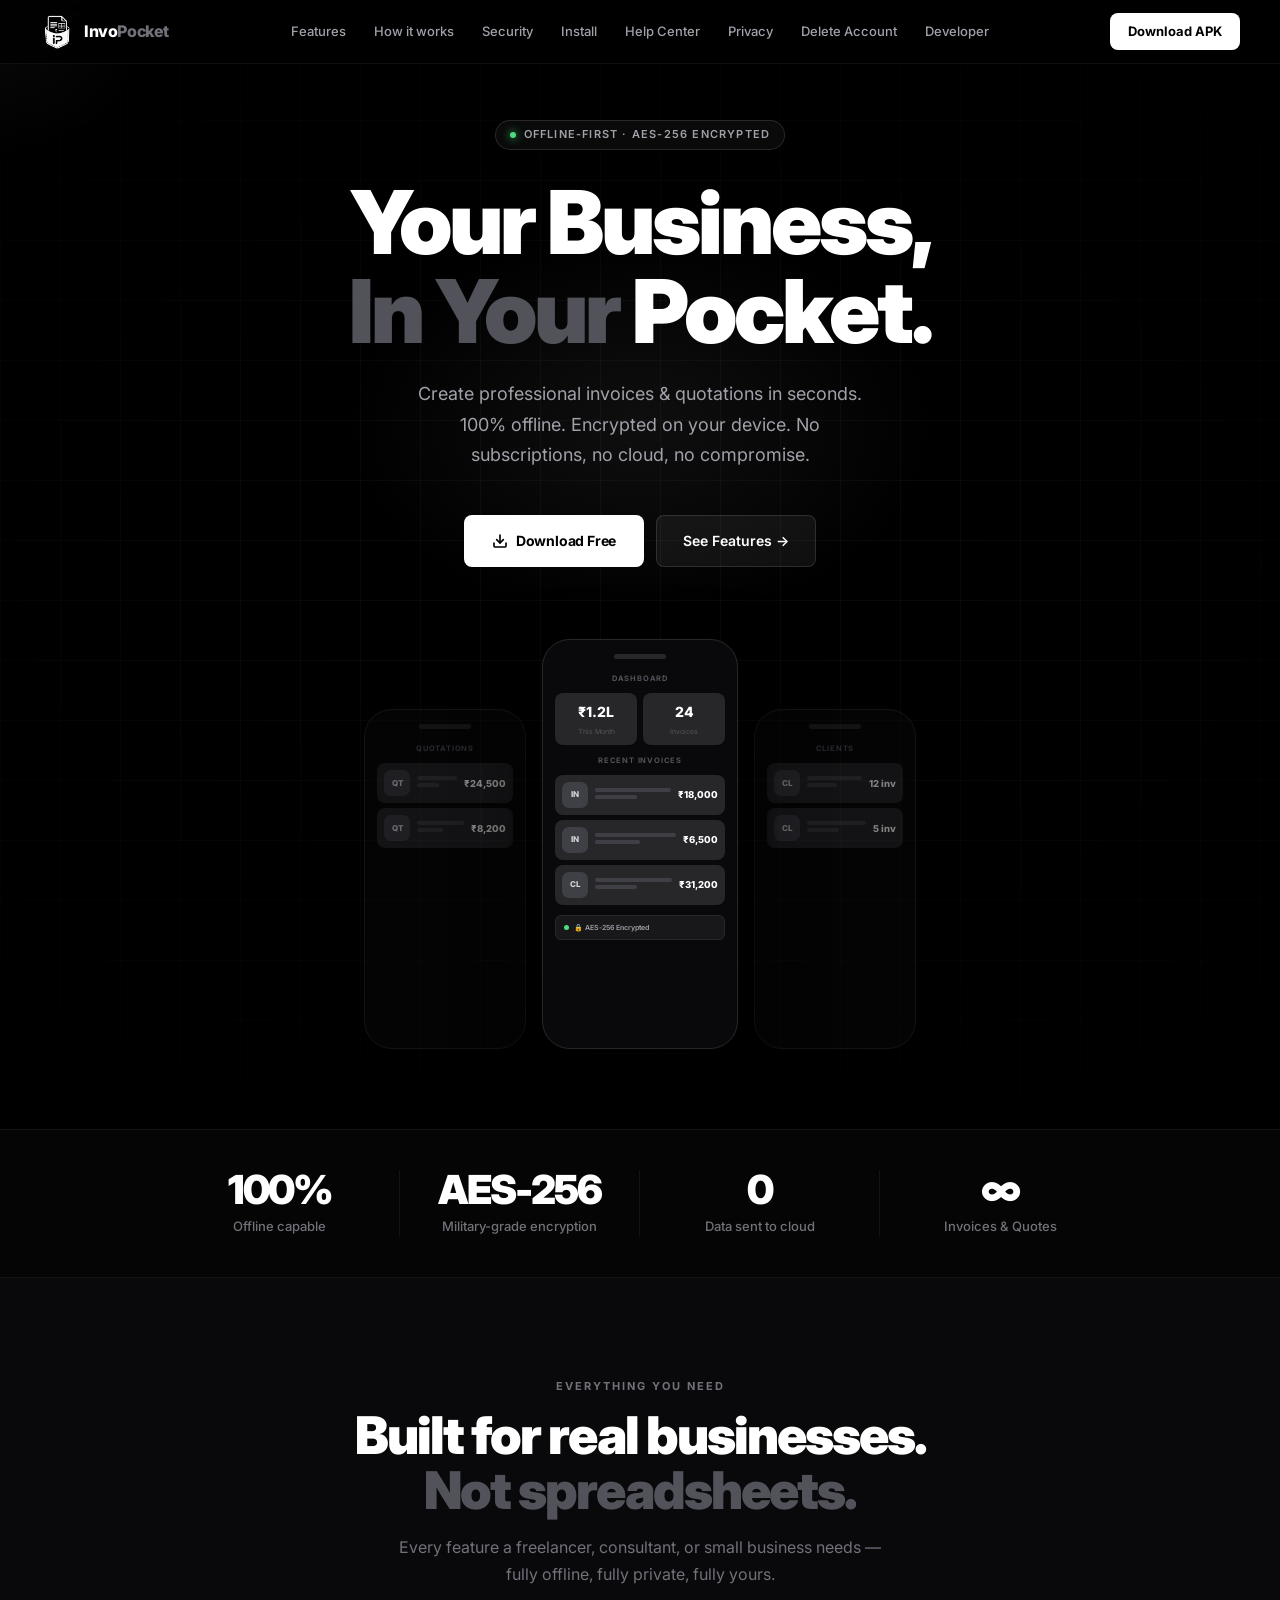
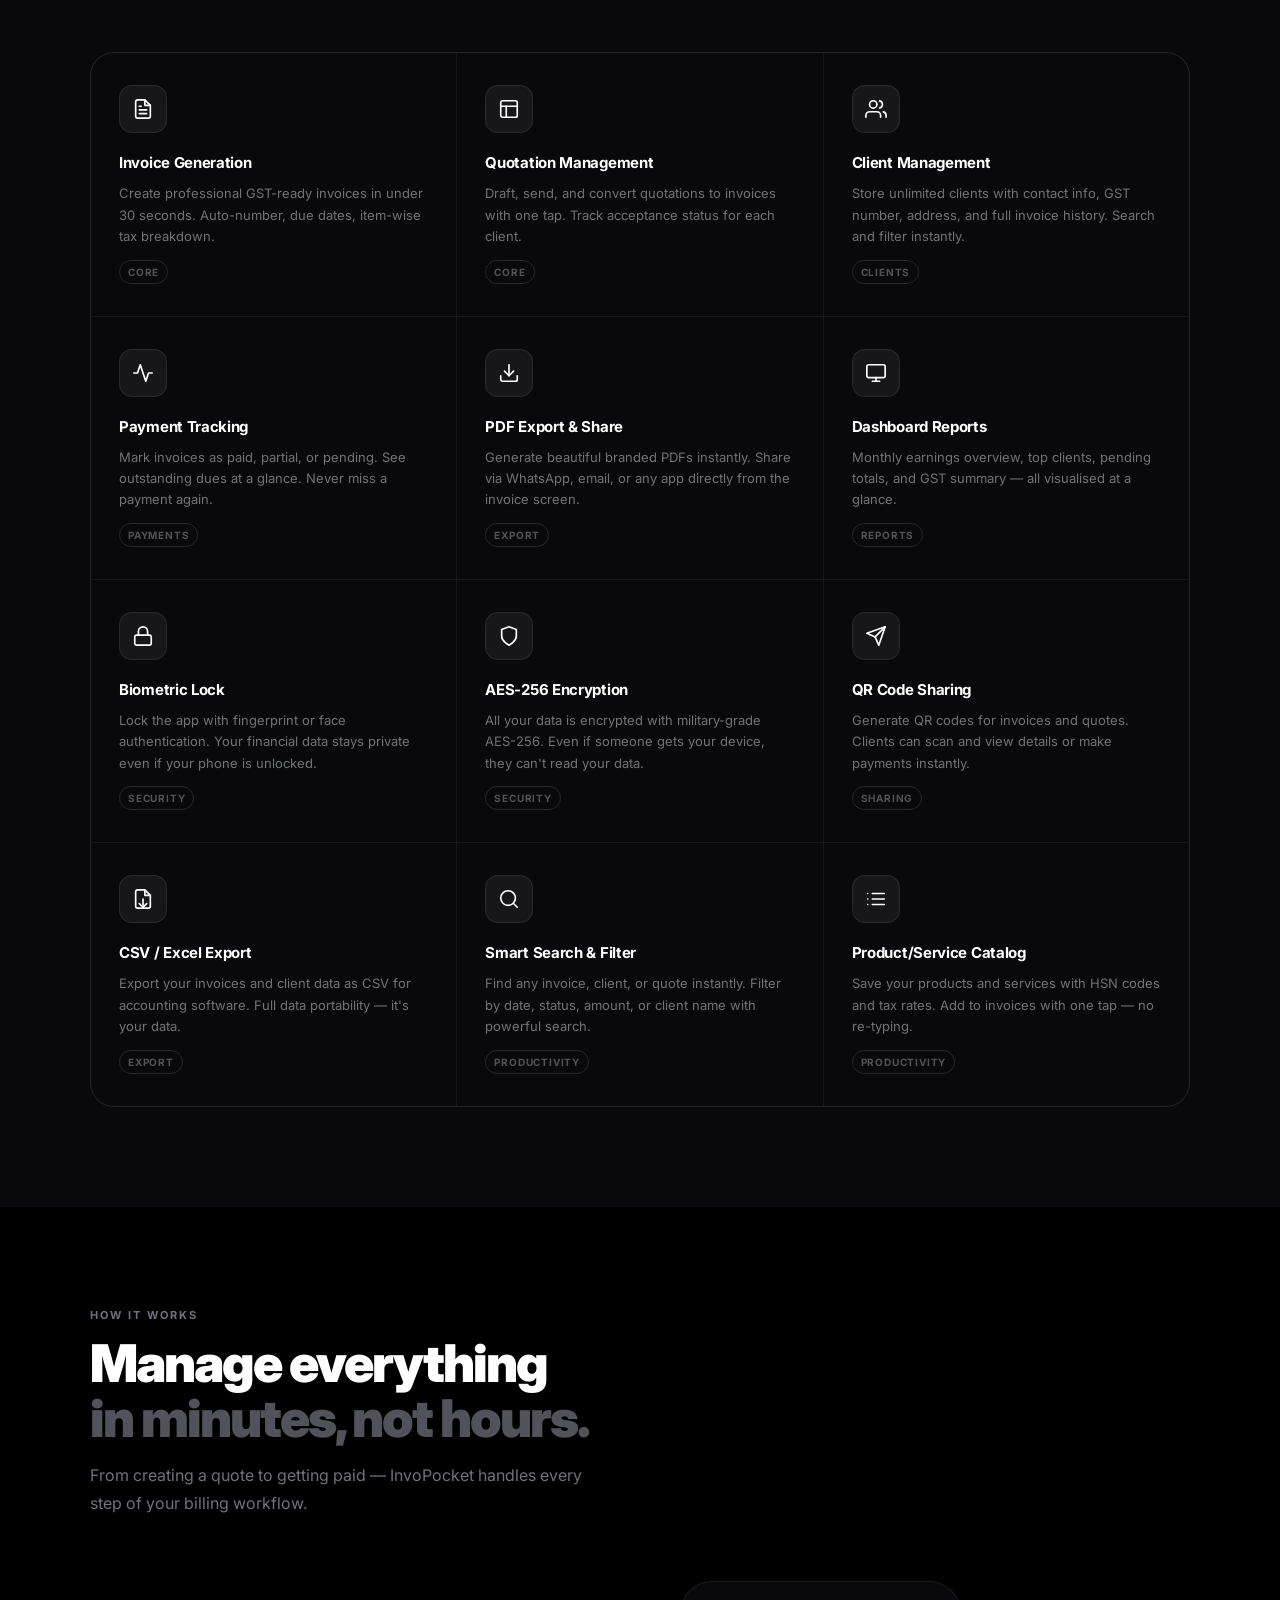
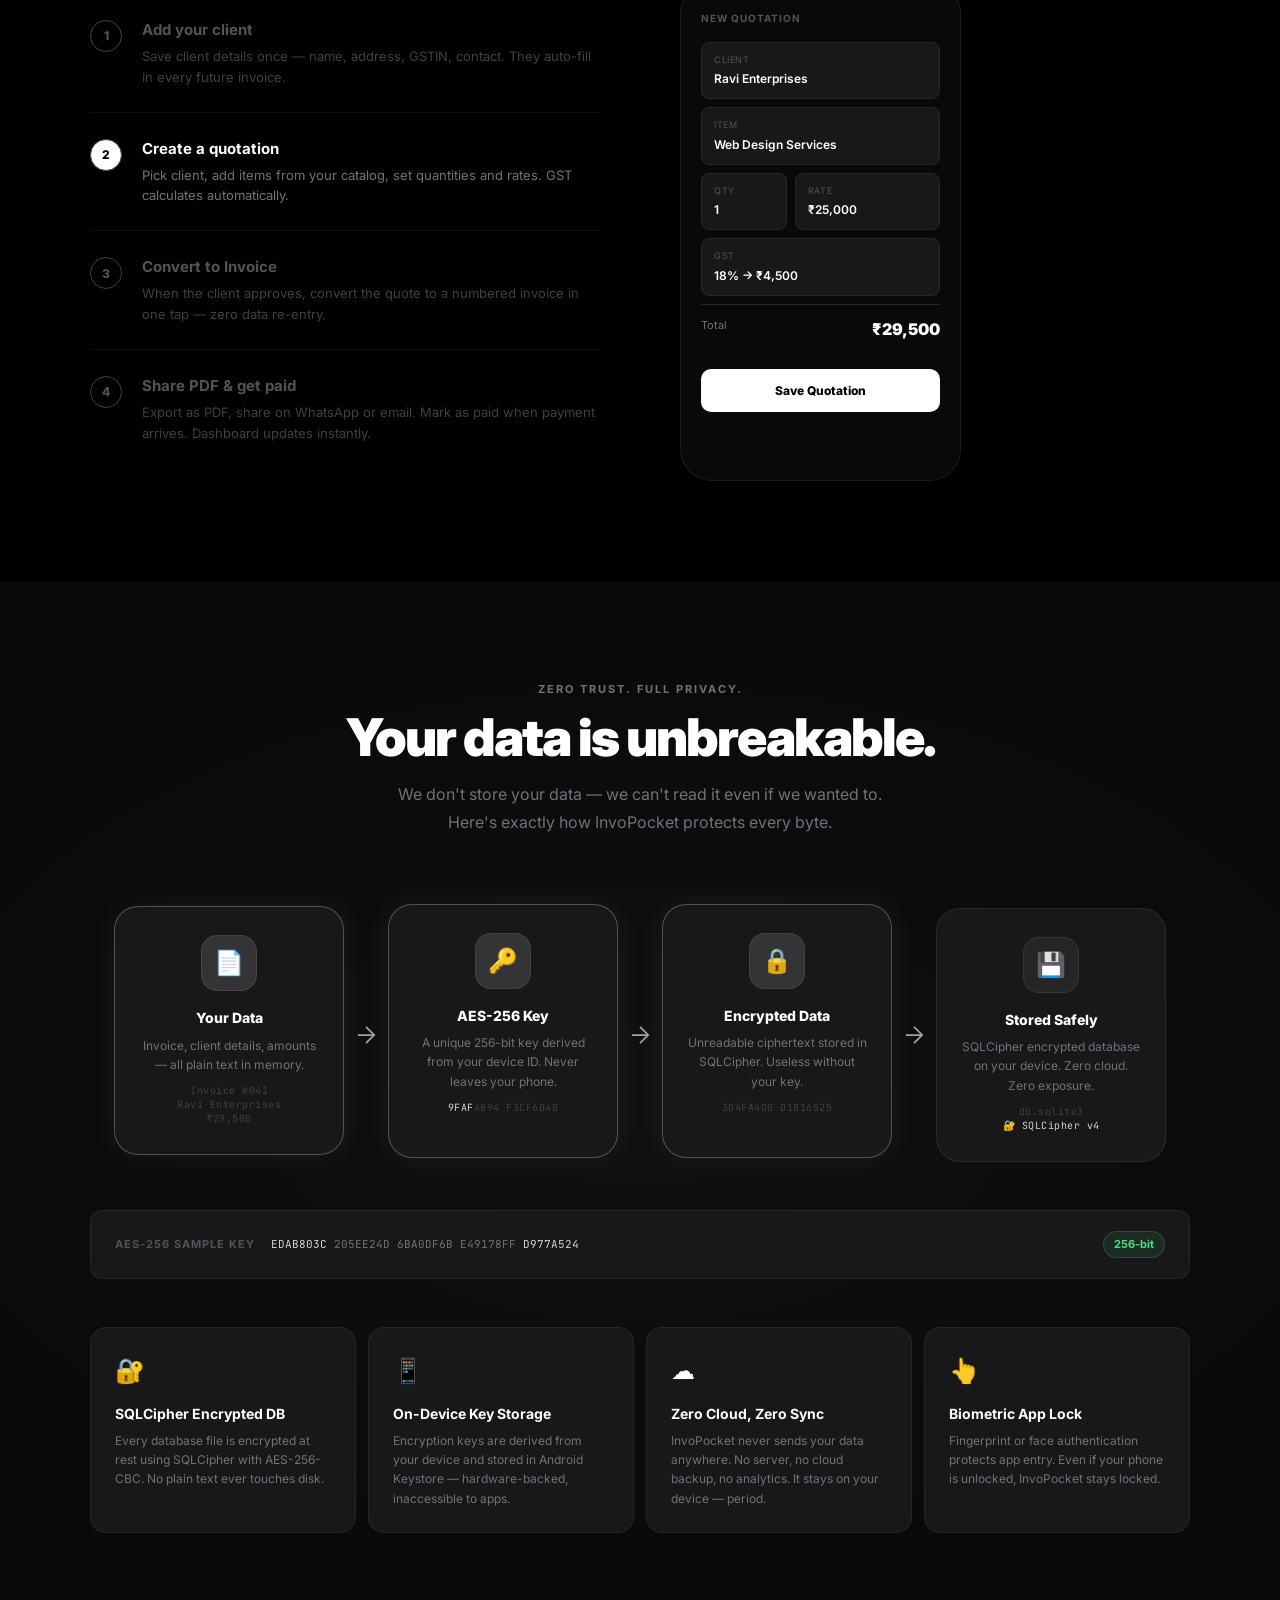
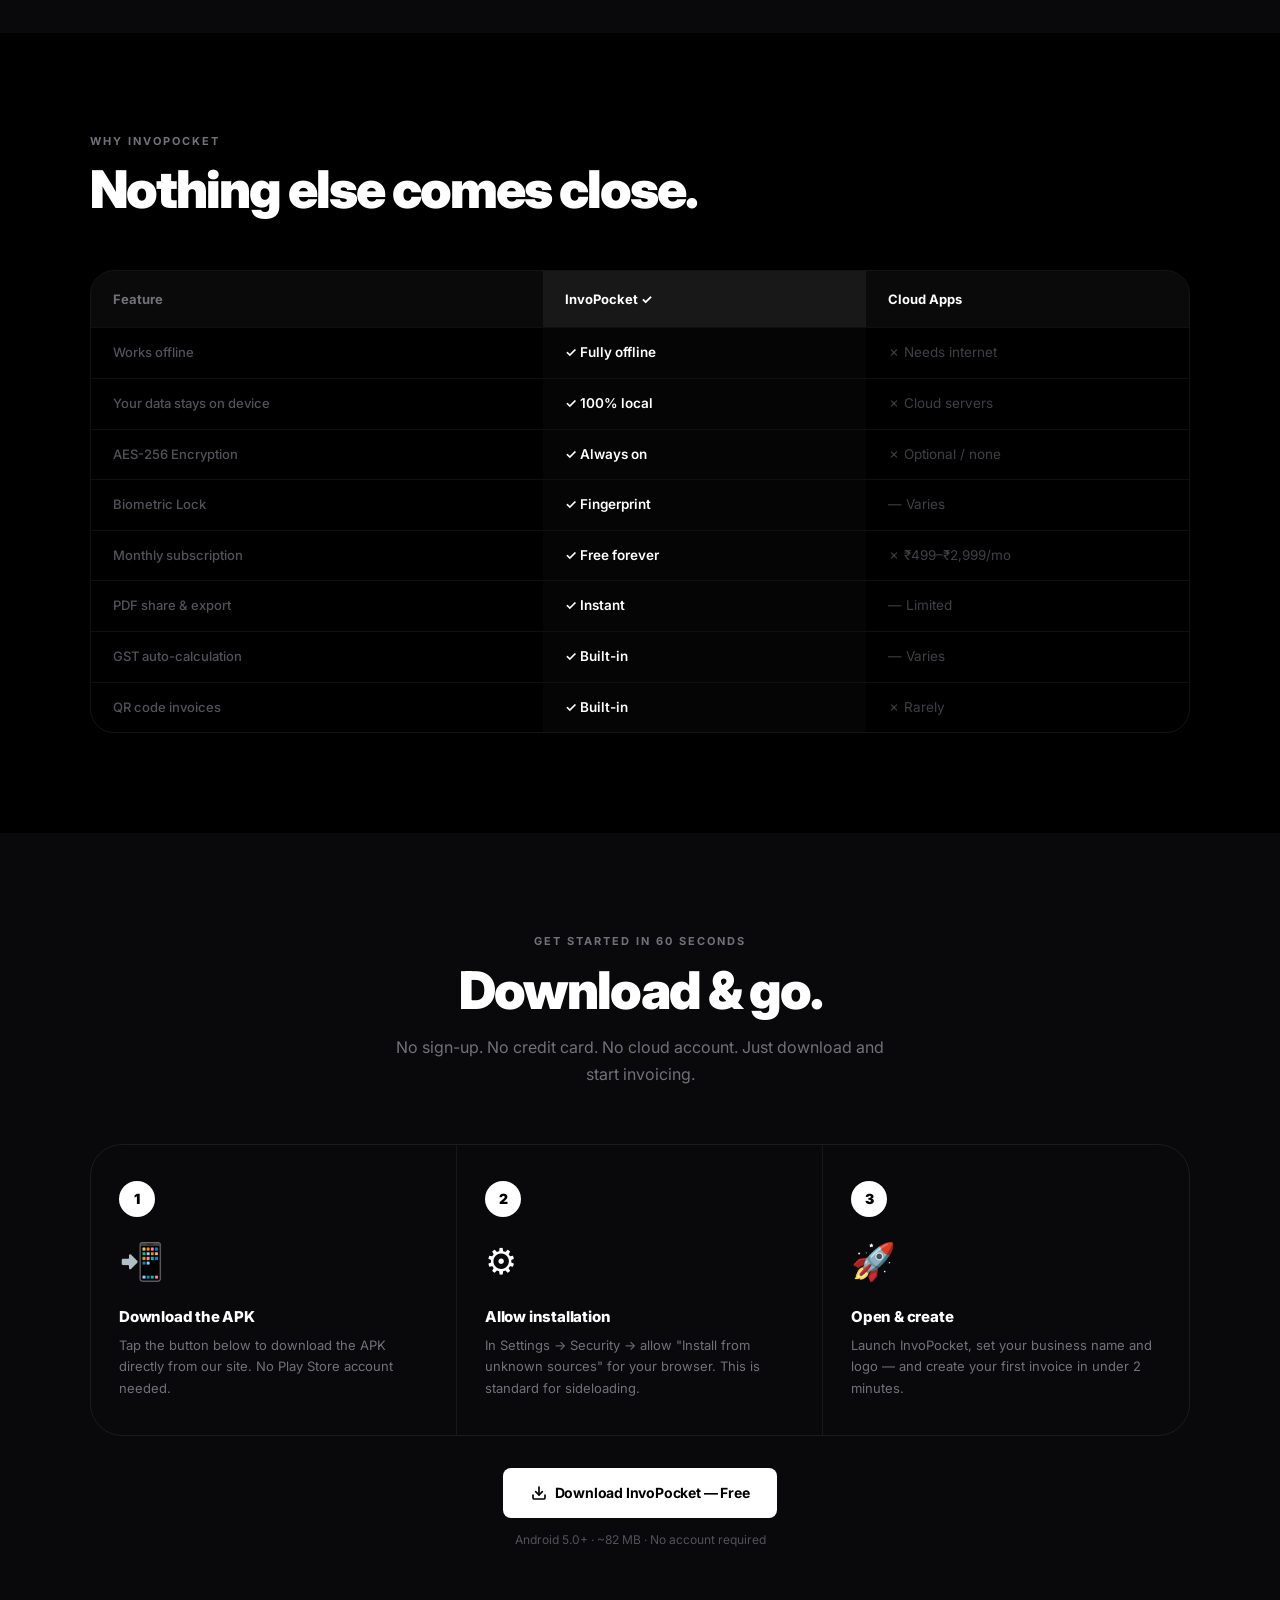
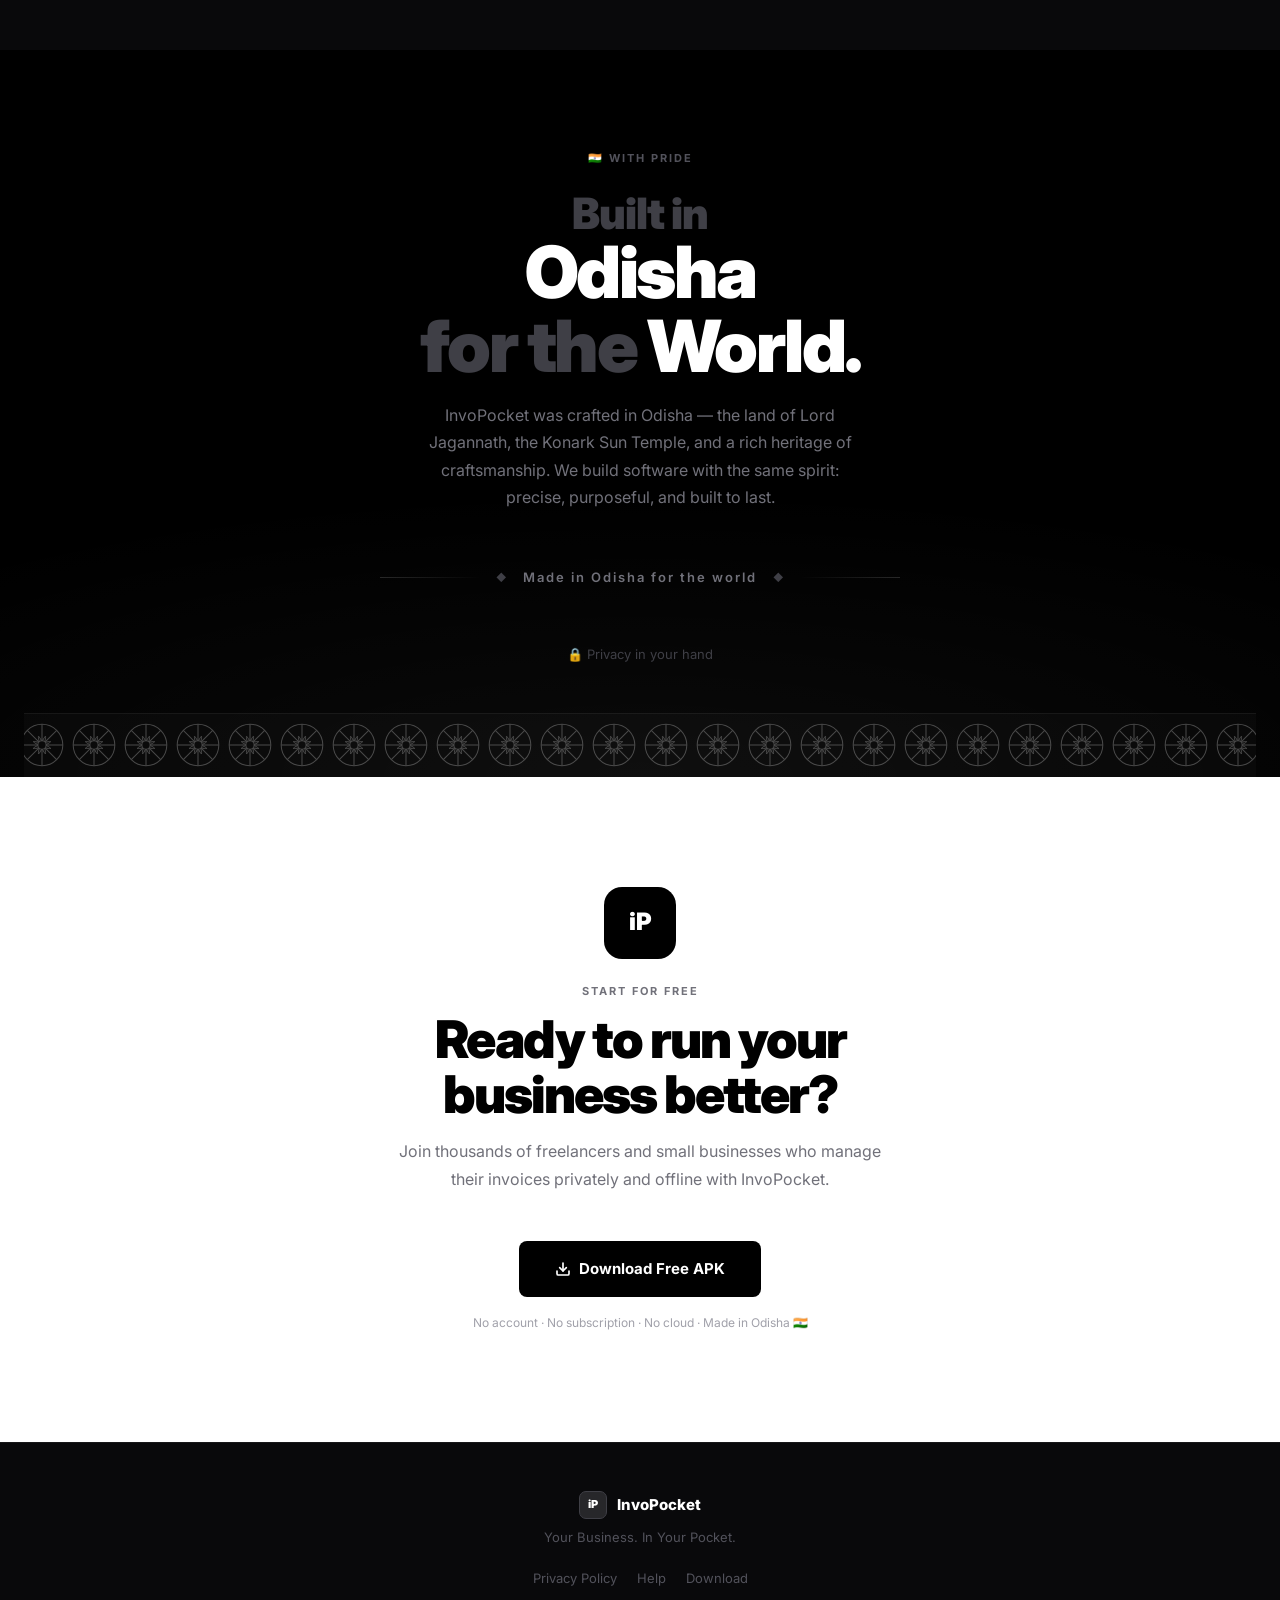
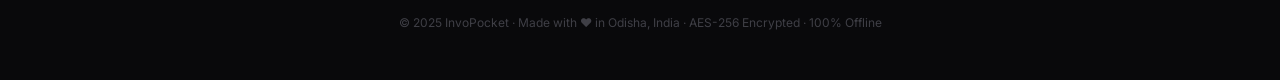
==== commit f6b03f16: "feat: overhaul website branding, navigation, and mobile menu while adding new informational pages an" ====
--- a/index.html
+++ b/index.html
@@ -85,9 +85,7 @@
 .nav-brand { display: flex; align-items: center; gap: 10px; }
 .nav-logo {
   width: 34px; height: 34px; border-radius: 9px;
-  background: var(--g900); border: 1px solid var(--g800);
-  display: flex; align-items: center; justify-content: center;
-  font-size: 14px; font-weight: 900; color: var(--white); letter-spacing: -0.5px;
+  object-fit: contain;
 }
 .nav-name { font-size: 16px; font-weight: 800; letter-spacing: -0.4px; }
 .nav-name span { color: var(--g500); }
@@ -615,7 +613,7 @@
 <!-- ═══ NAV ═══ -->
 <nav>
   <div class="nav-brand">
-    <div class="nav-logo">iP</div>
+    <img class="nav-logo" src="logo.png" alt="InvoPocket Logo">
     <span class="nav-name">Invo<span>Pocket</span></span>
   </div>
   <div class="nav-links">
@@ -623,6 +621,10 @@
     <a href="#manage">How it works</a>
     <a href="#encryption">Security</a>
     <a href="#install">Install</a>
+    <a href="help.html">Help Center</a>
+    <a href="privacy.html">Privacy</a>
+    <a href="delete-account.html">Delete Account</a>
+    <a href="developer.html">Developer</a>
   </div>
   <a href="app-release.apk" class="nav-dl" download>Download APK</a>
 </nav>
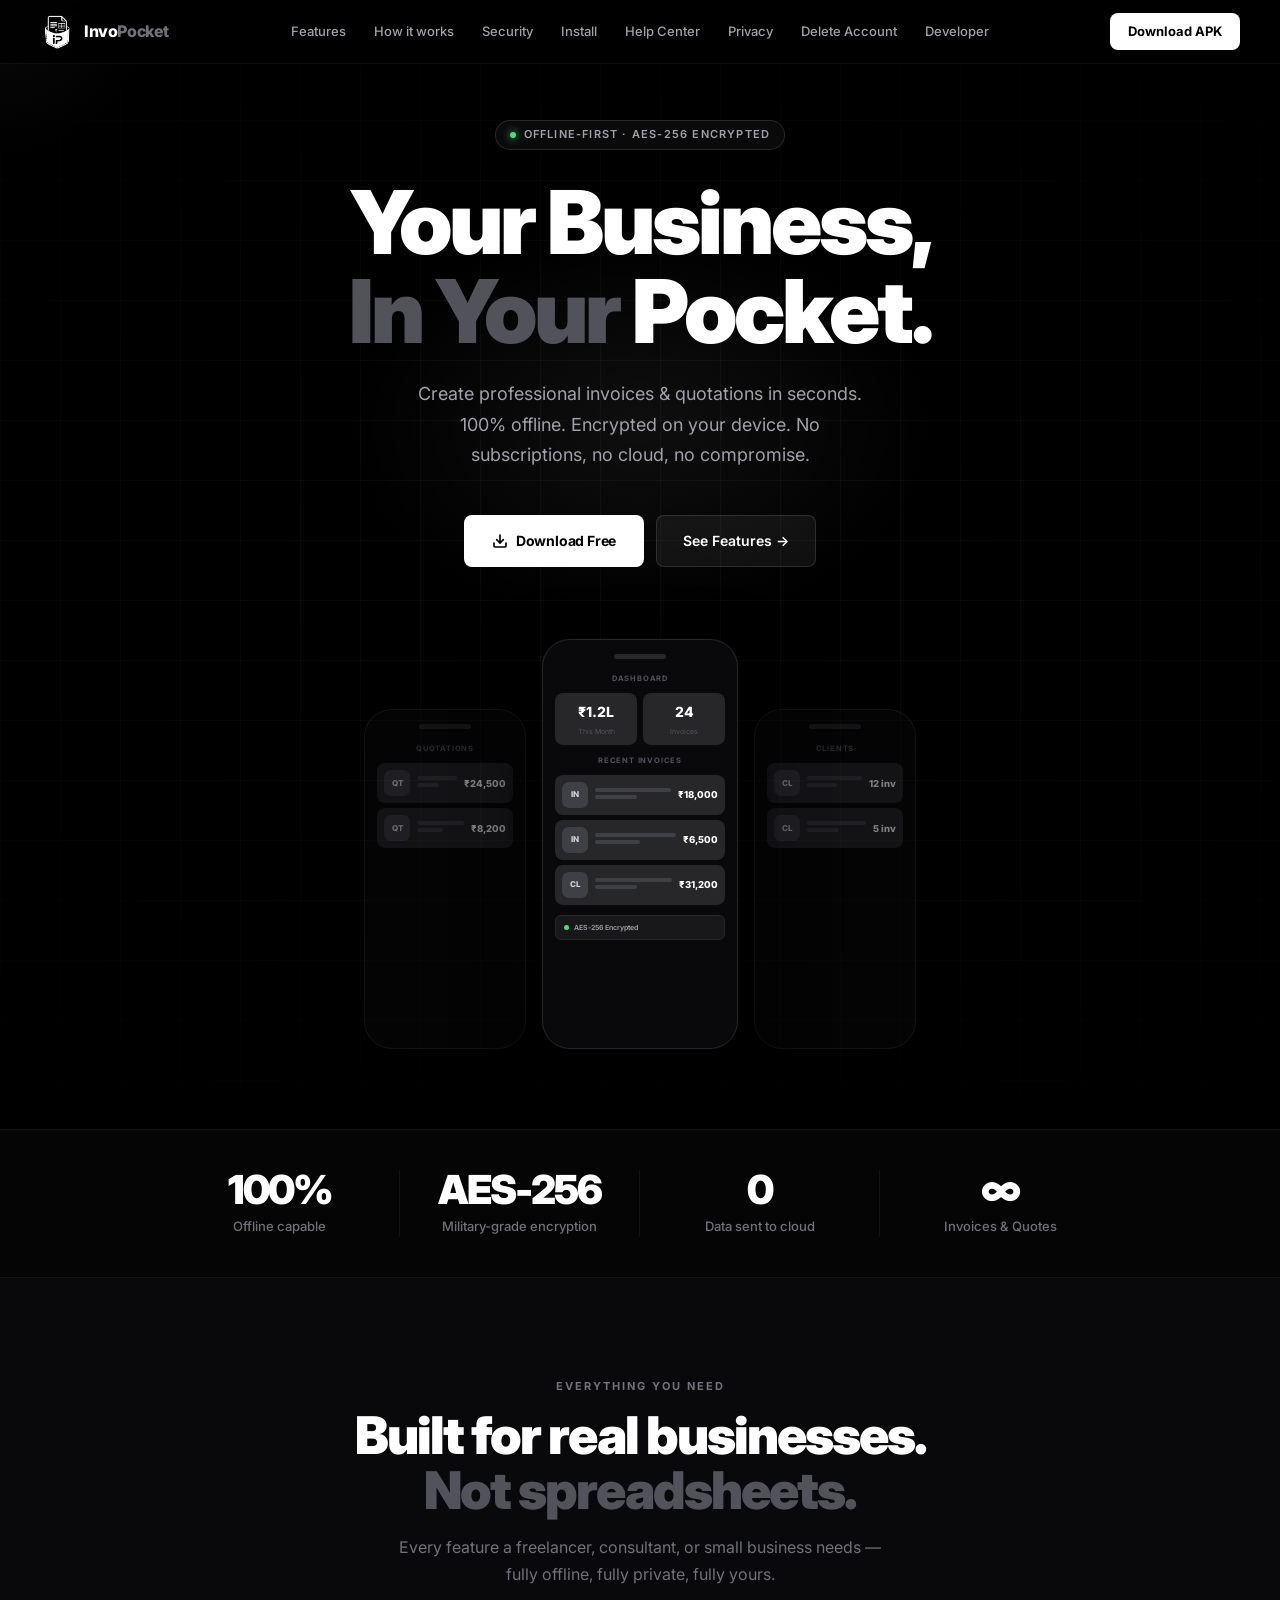
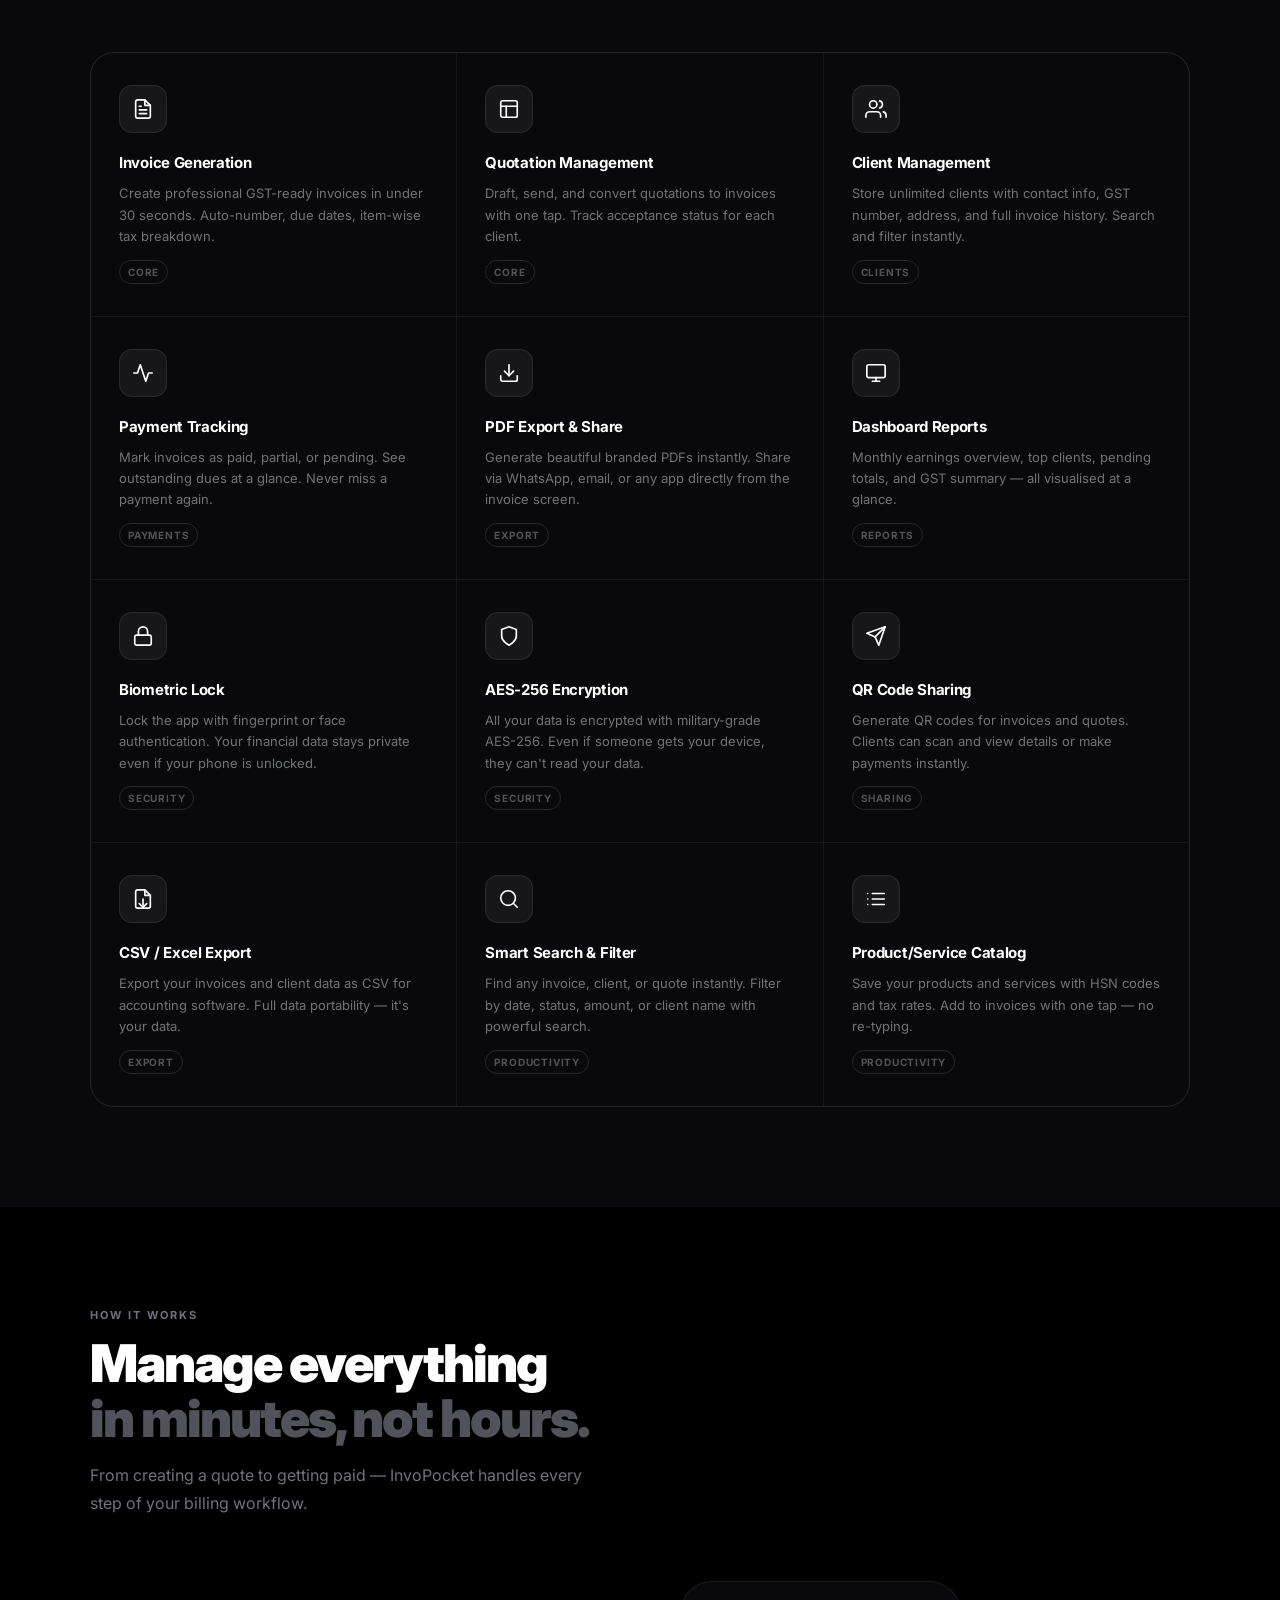
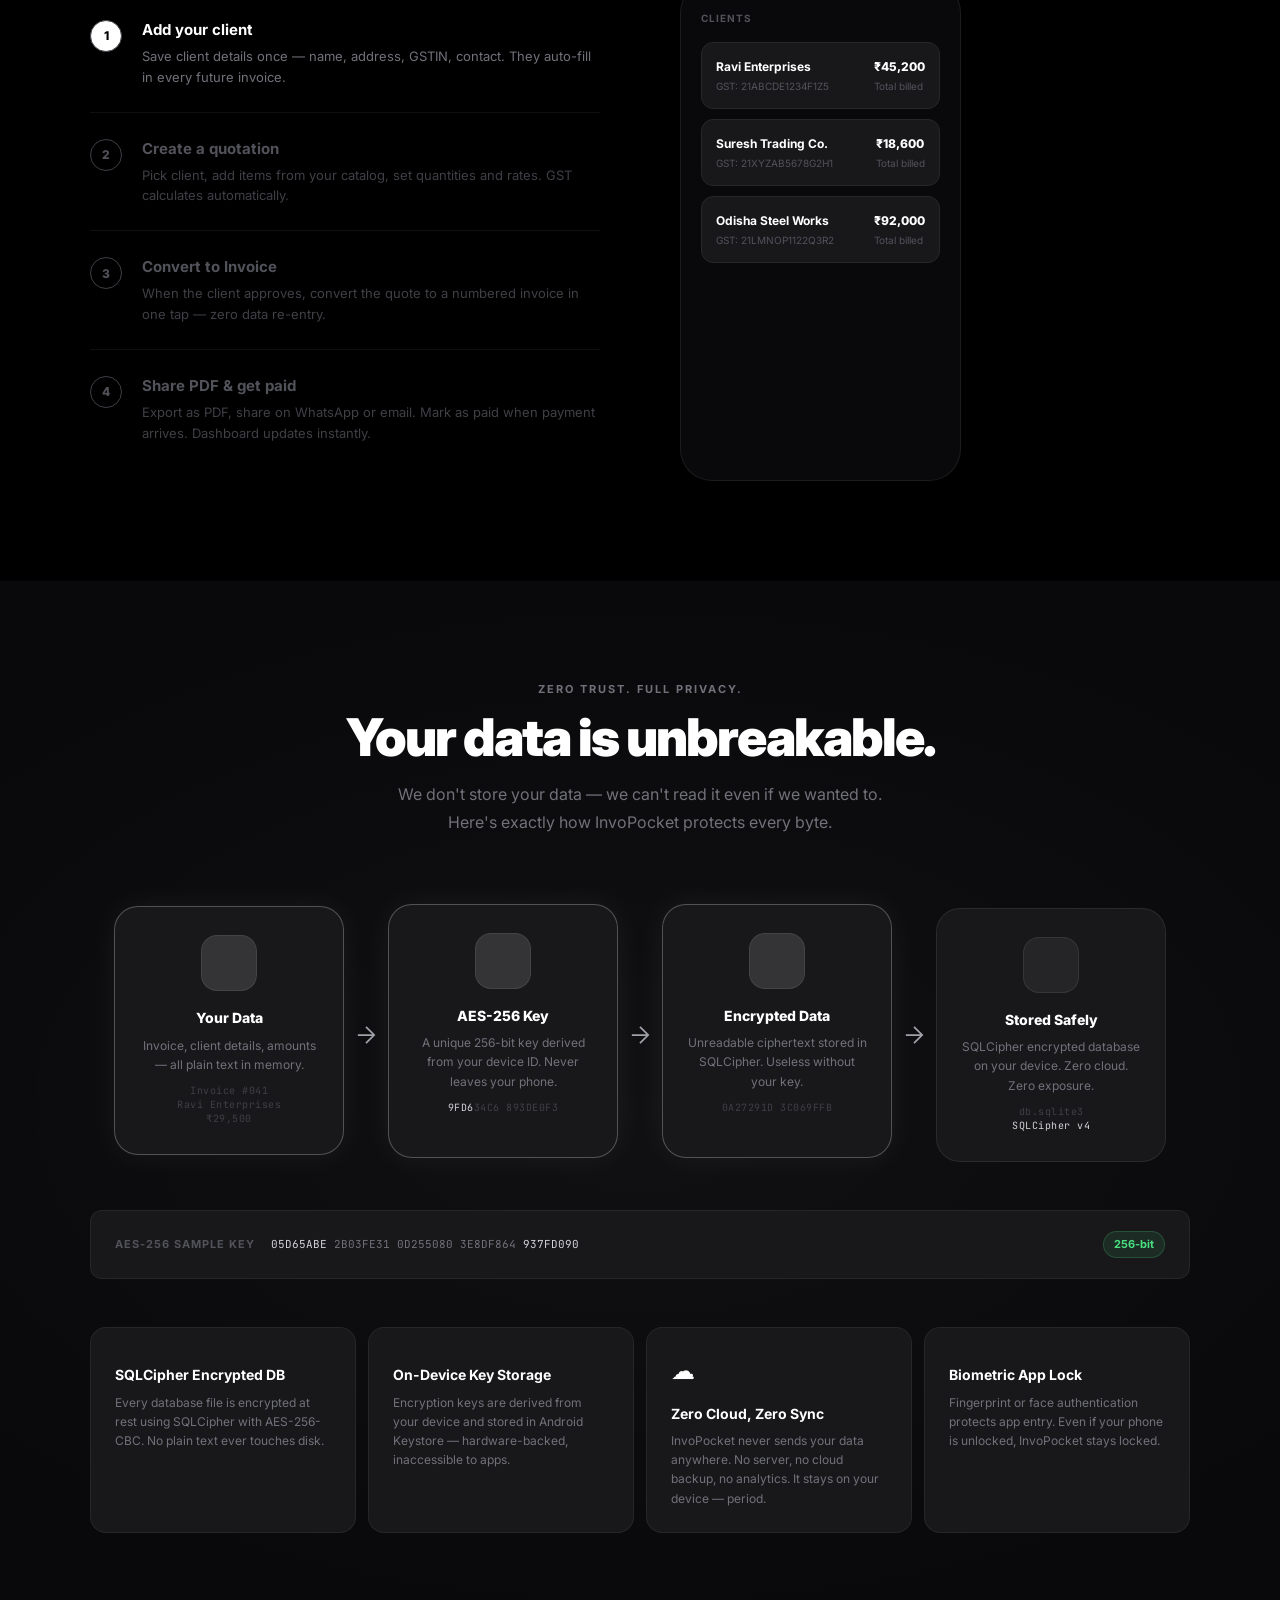
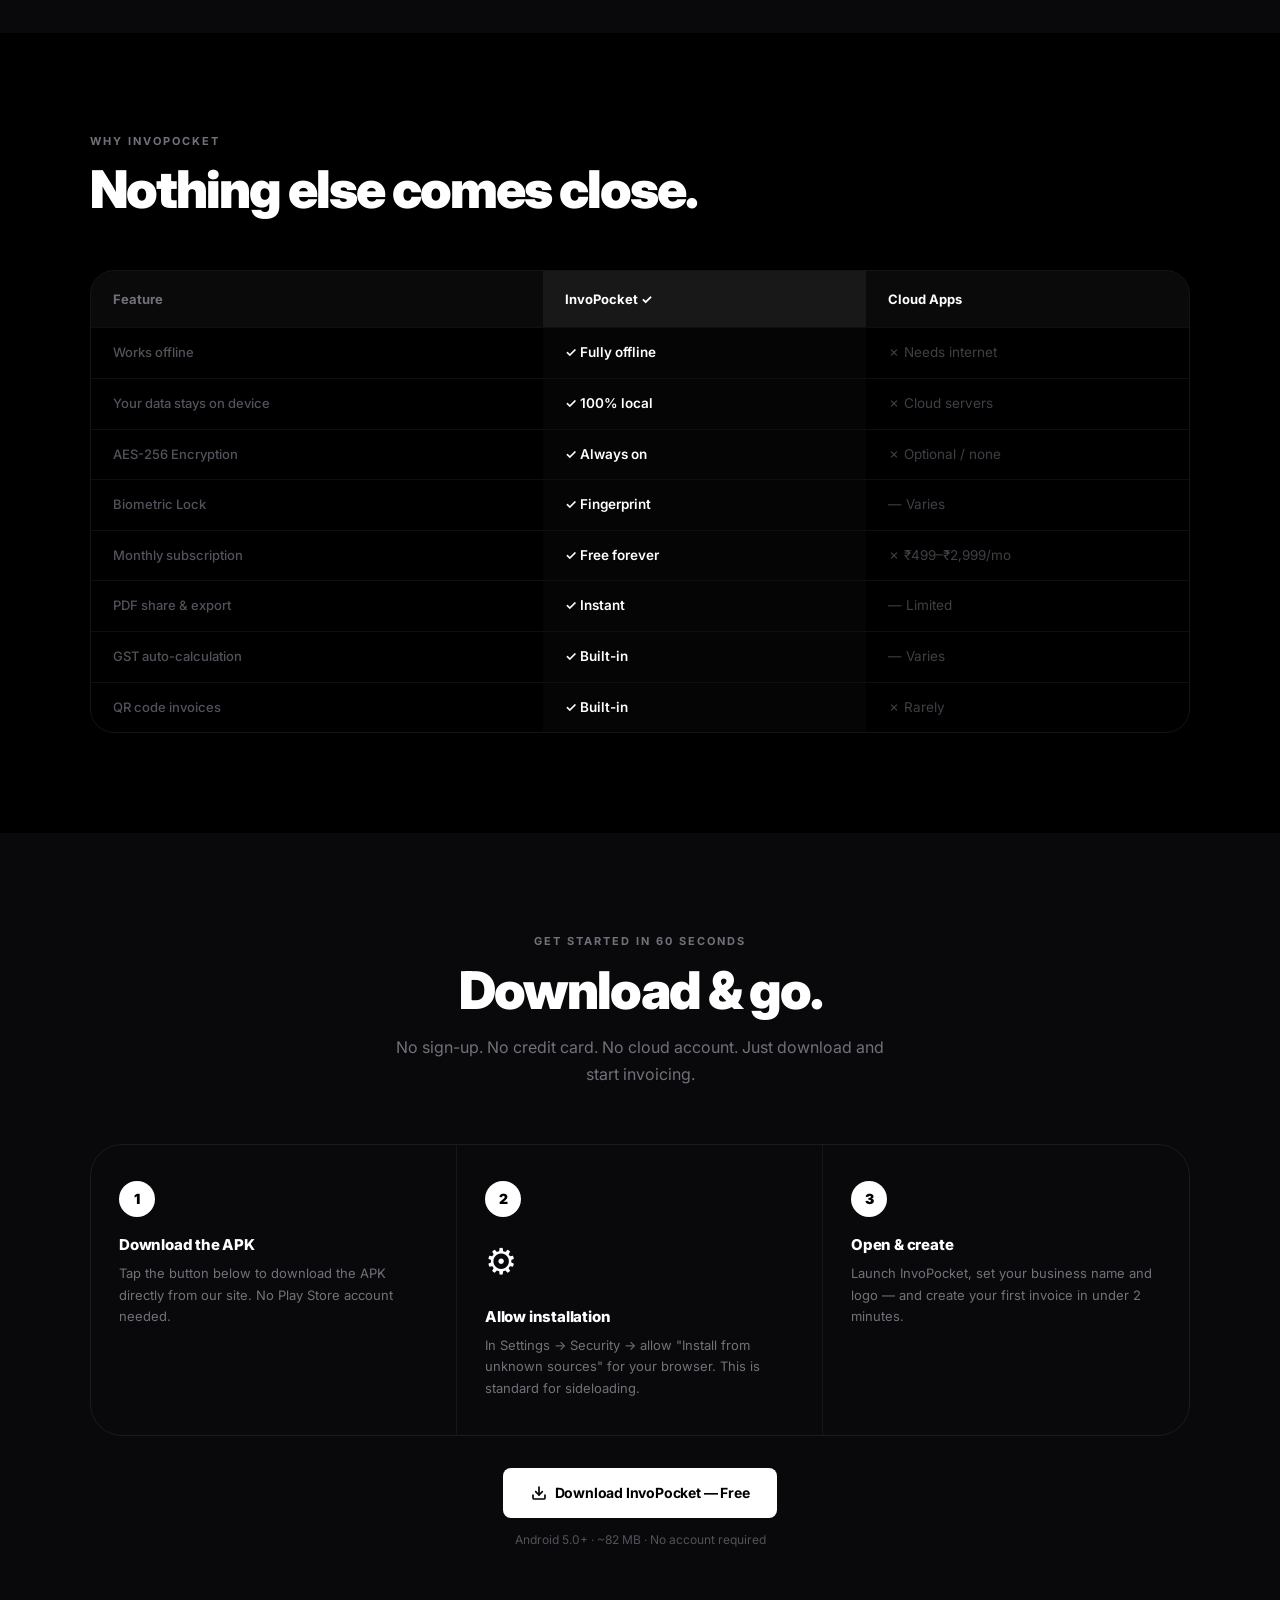
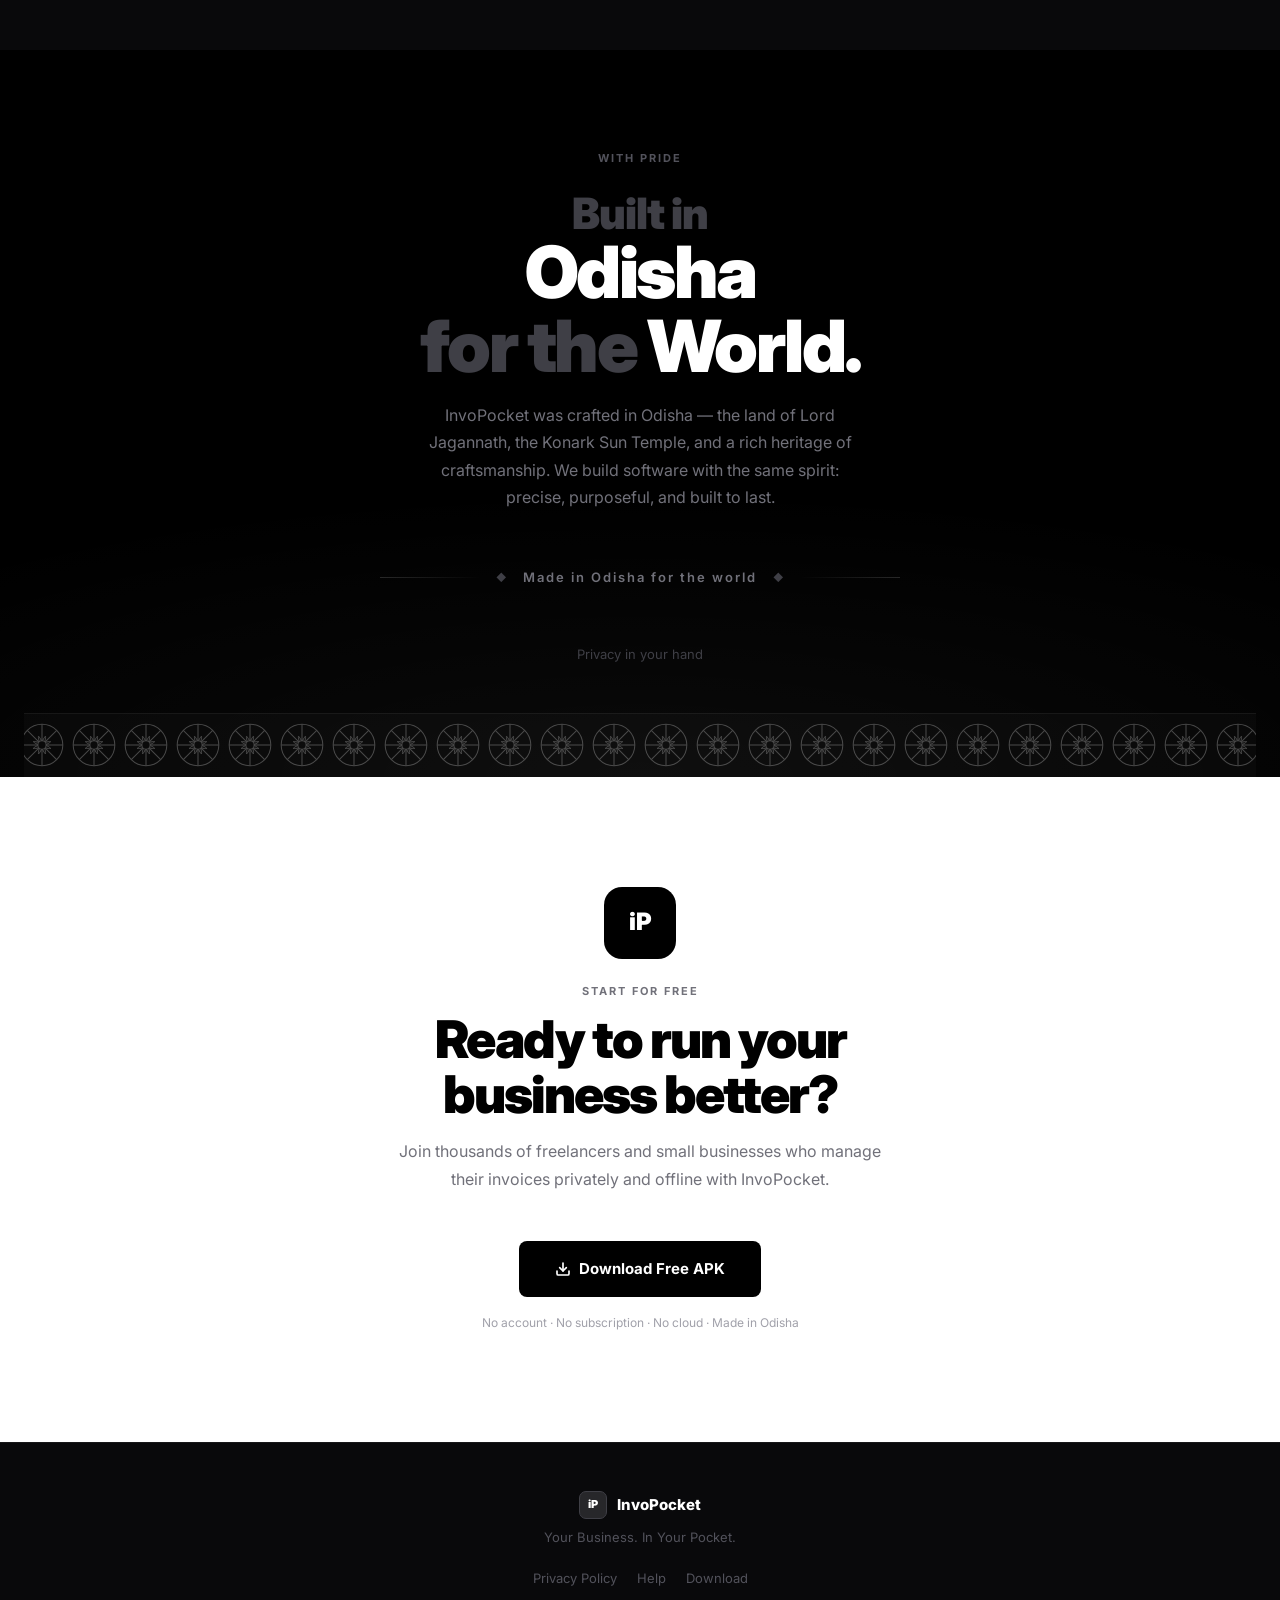
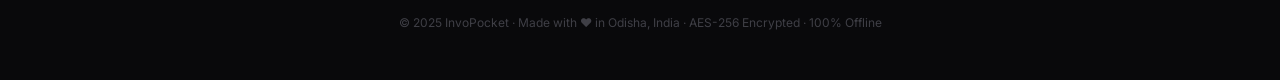
==== commit 7dd5b93e: "feat: transition website theme to dark mode and add account deletion handling logic" ====
--- a/index.html
+++ b/index.html
@@ -106,7 +106,21 @@
 }
 .nav-dl:hover::after { transform: translateX(100%); }
 .nav-dl:hover { transform: translateY(-1px); box-shadow: 0 8px 24px rgba(255,255,255,0.15); }
-@media(max-width:768px){ nav { padding: 0 20px; } .nav-links { display: none; } }
+
+.nav-dots{display:none;cursor:pointer;padding:8px;border:none;background:none;flex-direction:column;gap:4px;align-items:center;justify-content:center}
+.nav-dots span{display:block;width:4px;height:4px;border-radius:50%;background:var(--white)}
+.mobile-menu{display:none;position:fixed;top:64px;right:0;left:0;background:rgba(0,0,0,0.95);backdrop-filter:blur(20px);-webkit-backdrop-filter:blur(20px);border-bottom:1px solid rgba(255,255,255,0.06);box-shadow:0 8px 32px rgba(0,0,0,0.4);padding:16px 24px;z-index:998;flex-direction:column;gap:4px}
+.mobile-menu.open{display:flex}
+.mobile-menu a{font-size:15px;font-weight:500;color:var(--g400);text-decoration:none;padding:12px 0;border-bottom:1px solid rgba(255,255,255,0.06);transition:color .15s}
+.mobile-menu a:last-child{border-bottom:none}
+.mobile-menu a:hover,.mobile-menu a.active{color:var(--white)}
+
+@media(max-width:768px){ 
+  nav { padding: 0 20px; } 
+  .nav-links { display: none; }
+  .nav-dl { display: none; }
+  .nav-dots { display: flex; }
+}
 
 /* ═══════════════════════════════════════════════
    HERO
@@ -627,7 +641,22 @@
     <a href="developer.html">Developer</a>
   </div>
   <a href="app-release.apk" class="nav-dl" download>Download APK</a>
+
+  <button class="nav-dots" id="menuToggle" aria-label="Menu">
+    <span></span><span></span><span></span>
+  </button>
 </nav>
+
+<div class="mobile-menu" id="mobileMenu">
+  <a href="#features">Features</a>
+  <a href="#manage">Workflow</a>
+  <a href="#download">Download</a>
+  <a href="help.html">Help Center</a>
+  <a href="privacy.html">Privacy</a>
+  <a href="delete-account.html">Delete Account</a>
+  <a href="developer.html">Developer</a>
+</div>
+
 
 <!-- ═══ HERO ═══ -->
 <section class="hero">
@@ -722,7 +751,7 @@
         </div>
         <div class="ph-chip">
           <div class="ph-chip-dot"></div>
-          <span class="ph-chip-txt">🔒 AES-256 Encrypted</span>
+          <span class="ph-chip-txt"> AES-256 Encrypted</span>
         </div>
       </div>
     </div>
@@ -1028,7 +1057,7 @@
     <!-- Animated encryption flow -->
     <div class="enc-flow reveal" id="encFlow">
       <div class="enc-node" id="enc-0">
-        <div class="enc-node-icon">📄</div>
+        <div class="enc-node-icon"></div>
         <div class="enc-node-title">Your Data</div>
         <div class="enc-node-desc">Invoice, client details, amounts — all plain text in memory.</div>
         <div class="enc-cipher" id="enc-plain">Invoice #041<br>Ravi Enterprises<br>₹29,500</div>
@@ -1039,7 +1068,7 @@
       </div>
 
       <div class="enc-node" id="enc-1">
-        <div class="enc-node-icon">🔑</div>
+        <div class="enc-node-icon"></div>
         <div class="enc-node-title">AES-256 Key</div>
         <div class="enc-node-desc">A unique 256-bit key derived from your device ID. Never leaves your phone.</div>
         <div class="enc-cipher" id="enc-key-anim"></div>
@@ -1050,7 +1079,7 @@
       </div>
 
       <div class="enc-node" id="enc-2">
-        <div class="enc-node-icon">🔒</div>
+        <div class="enc-node-icon"></div>
         <div class="enc-node-title">Encrypted Data</div>
         <div class="enc-node-desc">Unreadable ciphertext stored in SQLCipher. Useless without your key.</div>
         <div class="enc-cipher" id="enc-cipher-anim"></div>
@@ -1061,10 +1090,10 @@
       </div>
 
       <div class="enc-node" id="enc-3">
-        <div class="enc-node-icon">💾</div>
+        <div class="enc-node-icon"></div>
         <div class="enc-node-title">Stored Safely</div>
         <div class="enc-node-desc">SQLCipher encrypted database on your device. Zero cloud. Zero exposure.</div>
-        <div class="enc-cipher" id="enc-stored">db.sqlite3<br><span class="highlight">🔐 SQLCipher v4</span></div>
+        <div class="enc-cipher" id="enc-stored">db.sqlite3<br><span class="highlight"> SQLCipher v4</span></div>
       </div>
     </div>
 
@@ -1078,12 +1107,12 @@
     <!-- Security pillars -->
     <div class="enc-pillars">
       <div class="enc-pillar reveal">
-        <div class="enc-pillar-icon">🔐</div>
+        <div class="enc-pillar-icon"></div>
         <div class="enc-pillar-title">SQLCipher Encrypted DB</div>
         <div class="enc-pillar-desc">Every database file is encrypted at rest using SQLCipher with AES-256-CBC. No plain text ever touches disk.</div>
       </div>
       <div class="enc-pillar reveal stagger-1">
-        <div class="enc-pillar-icon">📱</div>
+        <div class="enc-pillar-icon"></div>
         <div class="enc-pillar-title">On-Device Key Storage</div>
         <div class="enc-pillar-desc">Encryption keys are derived from your device and stored in Android Keystore — hardware-backed, inaccessible to apps.</div>
       </div>
@@ -1093,7 +1122,7 @@
         <div class="enc-pillar-desc">InvoPocket never sends your data anywhere. No server, no cloud backup, no analytics. It stays on your device — period.</div>
       </div>
       <div class="enc-pillar reveal stagger-3">
-        <div class="enc-pillar-icon">👆</div>
+        <div class="enc-pillar-icon"></div>
         <div class="enc-pillar-title">Biometric App Lock</div>
         <div class="enc-pillar-desc">Fingerprint or face authentication protects app entry. Even if your phone is unlocked, InvoPocket stays locked.</div>
       </div>
@@ -1135,7 +1164,7 @@
     <div class="install-steps reveal stagger-3">
       <div class="inst-step">
         <div class="inst-num">1</div>
-        <div class="inst-icon">📲</div>
+        <div class="inst-icon"></div>
         <div class="inst-title">Download the APK</div>
         <div class="inst-desc">Tap the button below to download the APK directly from our site. No Play Store account needed.</div>
       </div>
@@ -1147,7 +1176,7 @@
       </div>
       <div class="inst-step">
         <div class="inst-num">3</div>
-        <div class="inst-icon">🚀</div>
+        <div class="inst-icon"></div>
         <div class="inst-title">Open &amp; create</div>
         <div class="inst-desc">Launch InvoPocket, set your business name and logo — and create your first invoice in under 2 minutes.</div>
       </div>
@@ -1165,7 +1194,7 @@
 <!-- ═══ MADE IN ODISHA ═══ -->
 <section class="odisha">
   <div class="wrap">
-    <div class="odisha-eye reveal">🇮🇳 With Pride</div>
+    <div class="odisha-eye reveal"> With Pride</div>
     <h2 class="odisha-title reveal stagger-1">
       <span class="from">Built in</span>
       Odisha<br>
@@ -1184,7 +1213,7 @@
     </div>
 
     <p style="font-size:13px;color:var(--g700);margin-bottom:48px" class="reveal stagger-4">
-      🔒 Privacy in your hand
+       Privacy in your hand
     </p>
   </div>
 
@@ -1204,7 +1233,7 @@
     <svg width="16" height="16" viewBox="0 0 24 24" fill="none" stroke="currentColor" stroke-width="2.5" stroke-linecap="round" stroke-linejoin="round"><path d="M21 15v4a2 2 0 0 1-2 2H5a2 2 0 0 1-2-2v-4"/><polyline points="7 10 12 15 17 10"/><line x1="12" y1="15" x2="12" y2="3"/></svg>
     Download Free APK
   </a>
-  <p class="cta-note reveal stagger-5">No account · No subscription · No cloud · Made in Odisha 🇮🇳</p>
+  <p class="cta-note reveal stagger-5">No account · No subscription · No cloud · Made in Odisha </p>
 </section>
 
 <!-- ═══ FOOTER ═══ -->
@@ -1413,5 +1442,16 @@
   });
 });
 </script>
+
+<script>
+const menuToggle = document.getElementById('menuToggle');
+const mobileMenu = document.getElementById('mobileMenu');
+if(menuToggle && mobileMenu) {
+  menuToggle.addEventListener('click', () => { mobileMenu.classList.toggle('open'); });
+  document.addEventListener('click', (e) => {
+    if (!mobileMenu.contains(e.target) && !menuToggle.contains(e.target)) mobileMenu.classList.remove('open');
+  });
+}
+</script>
 </body>
 </html>
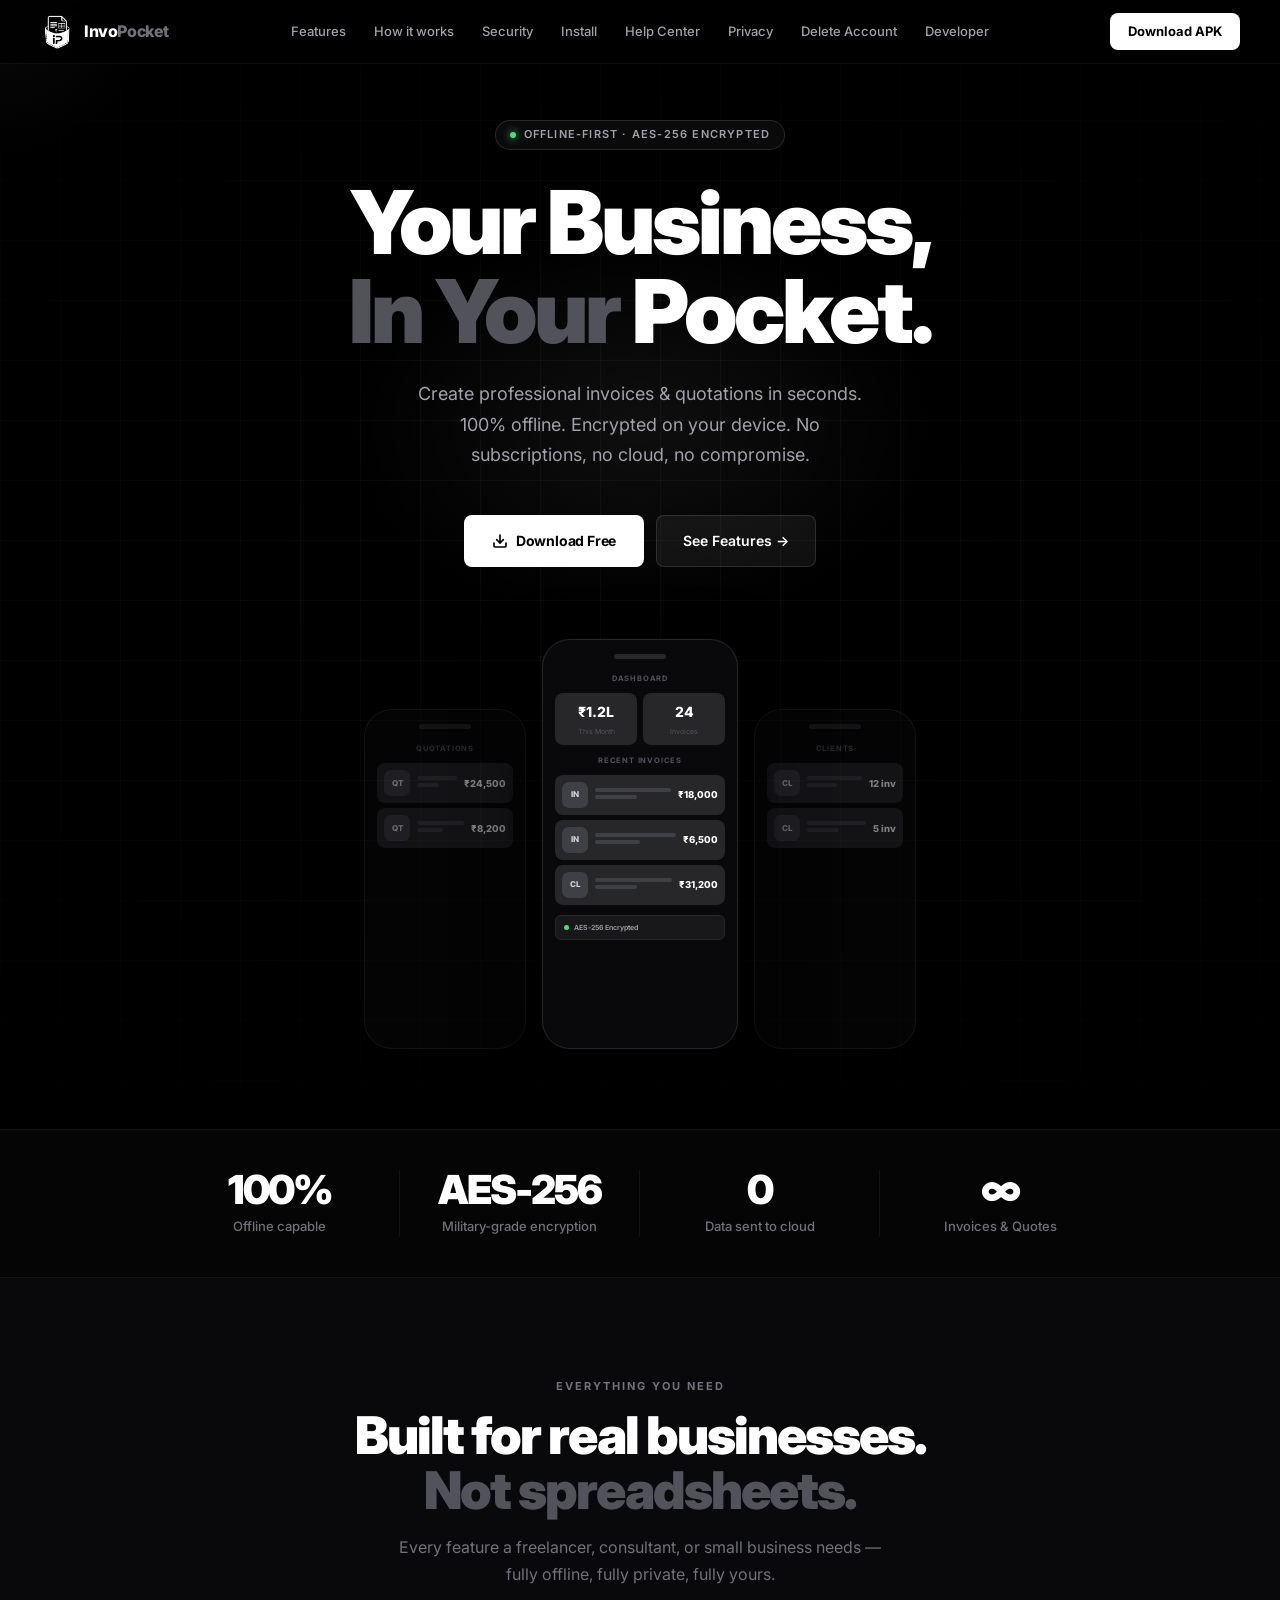
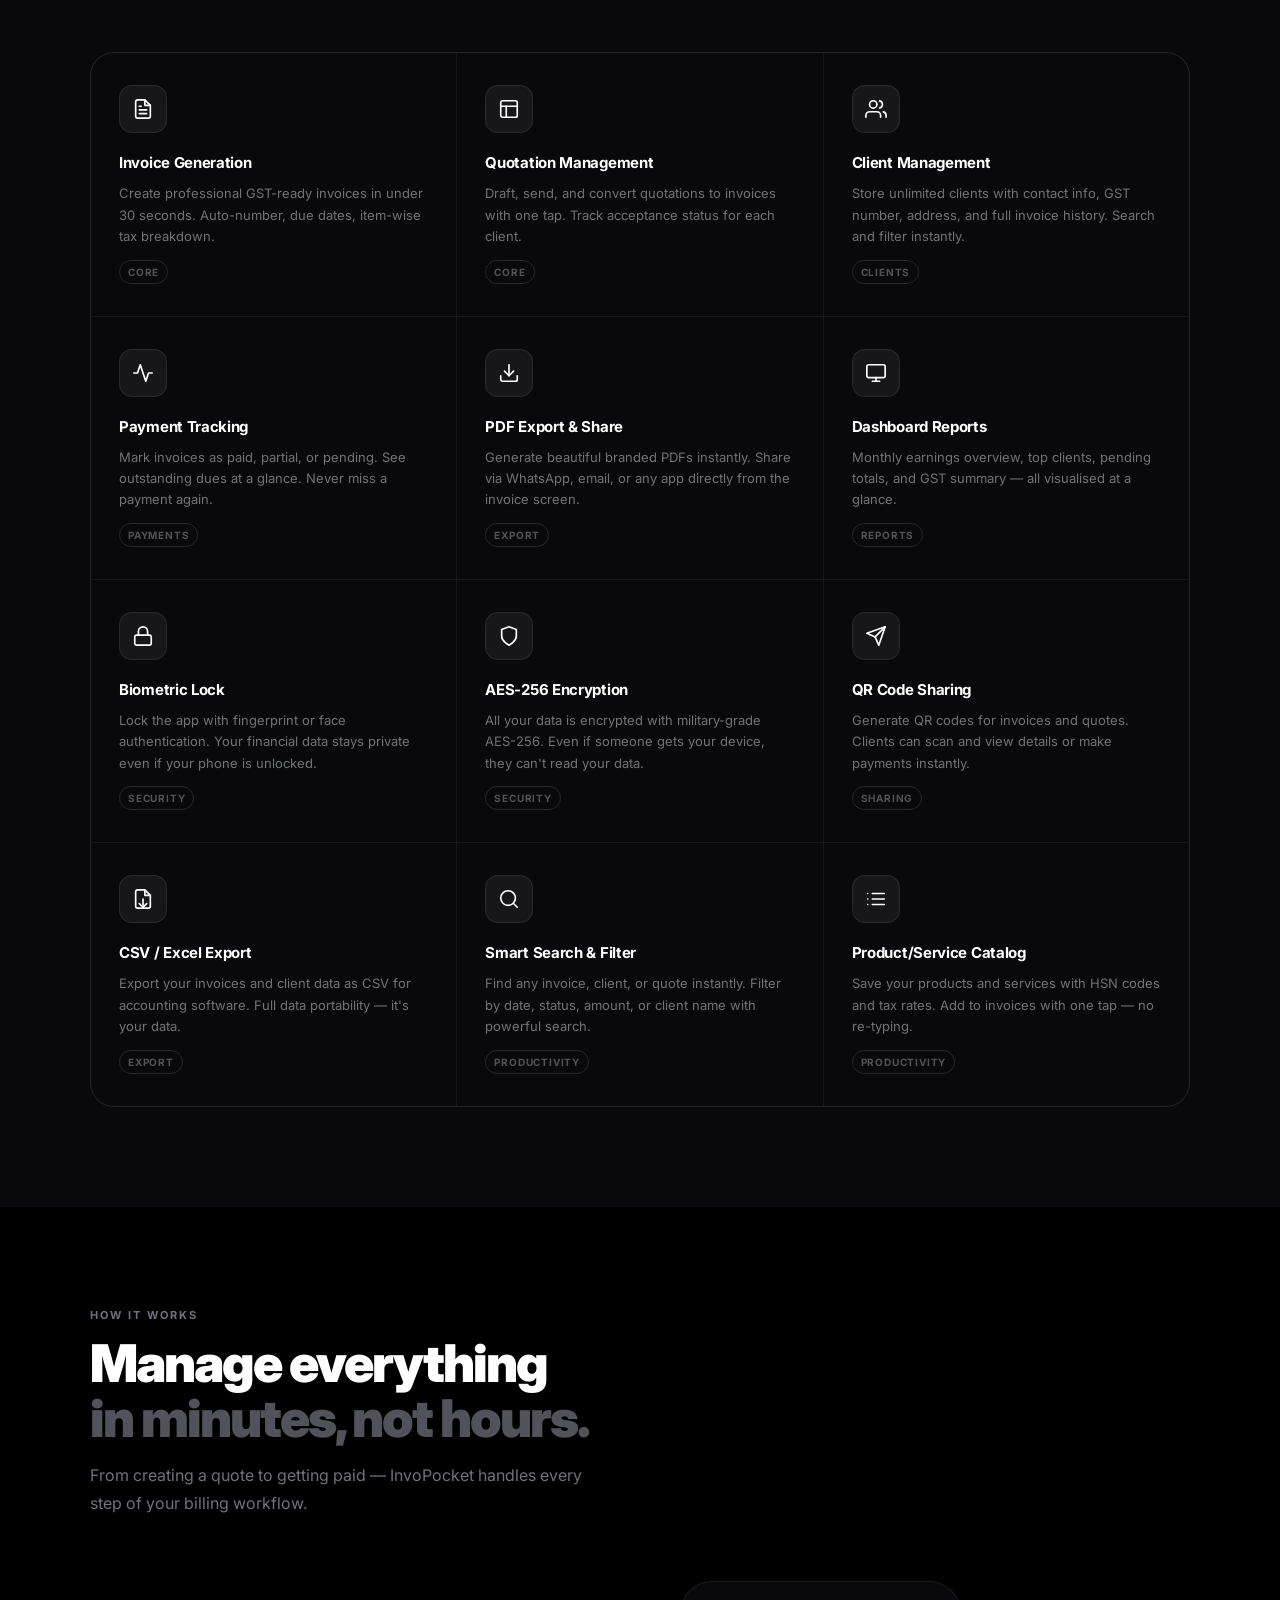
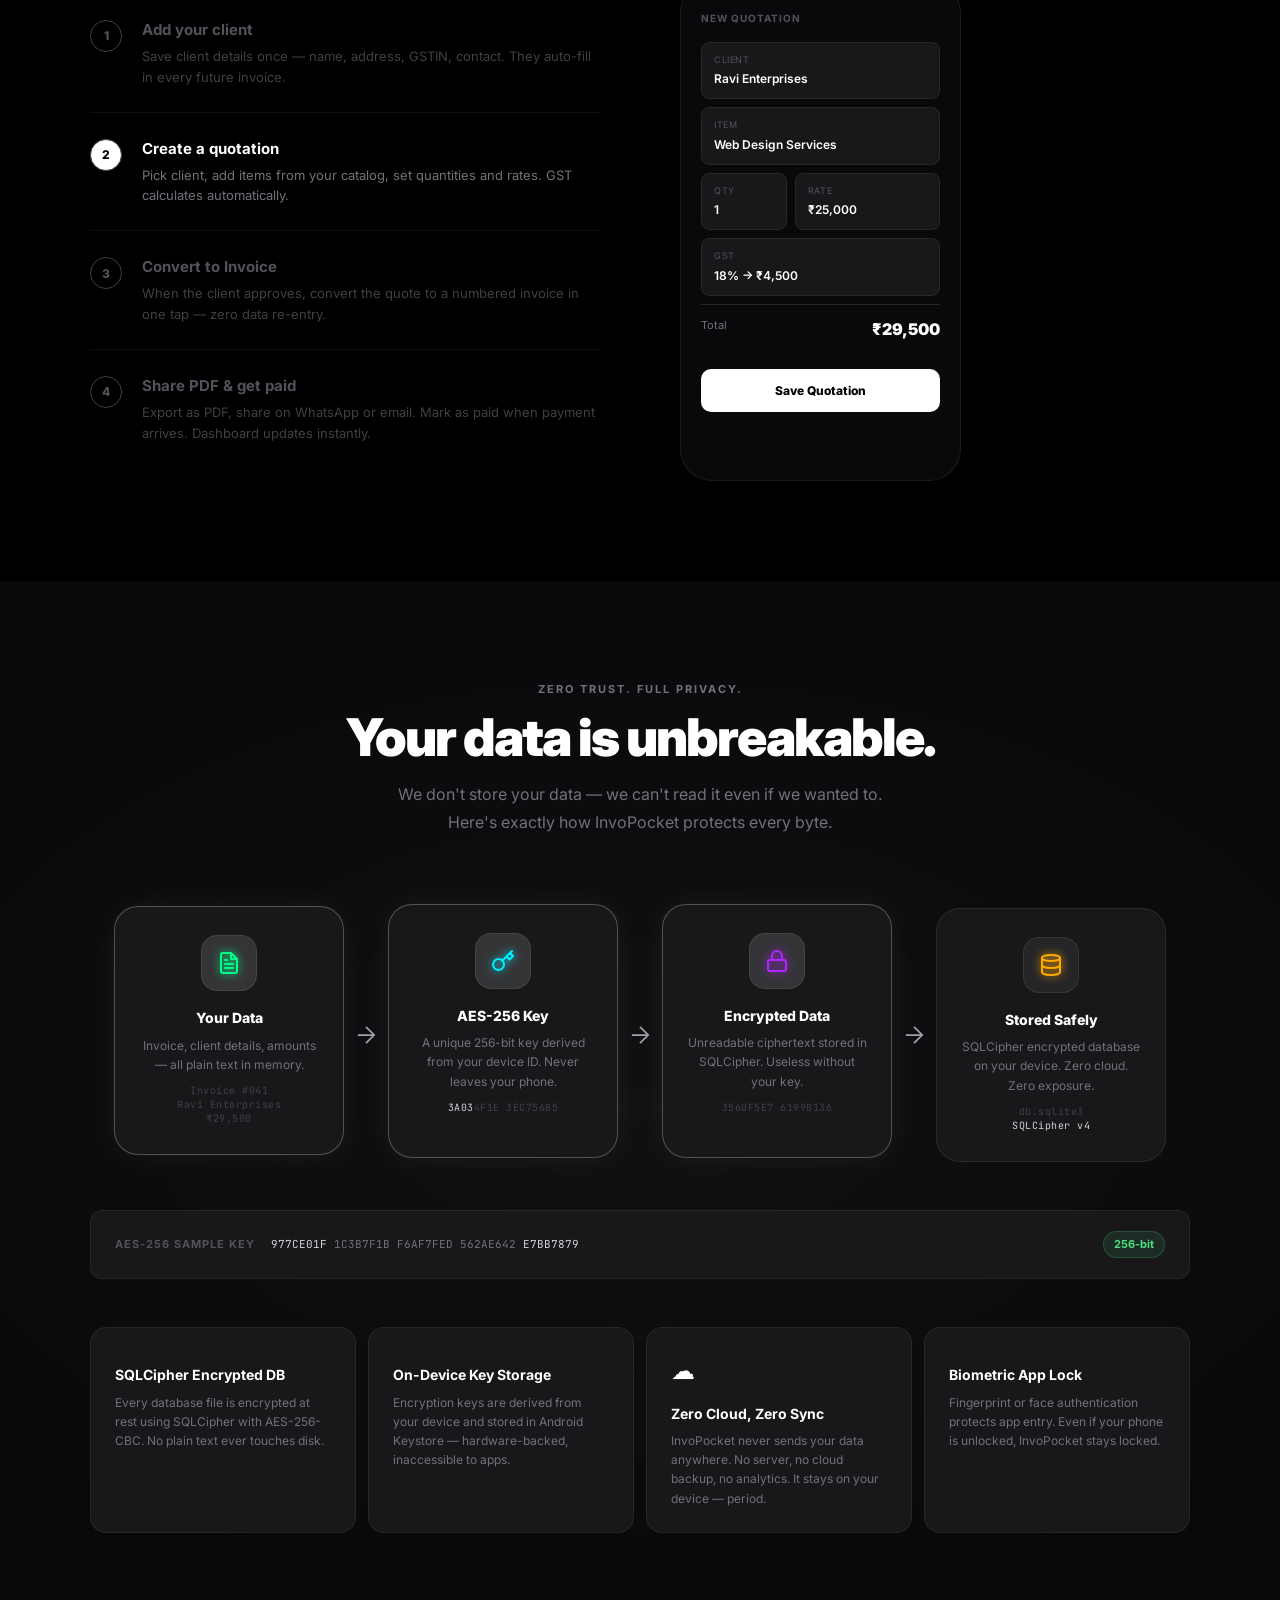
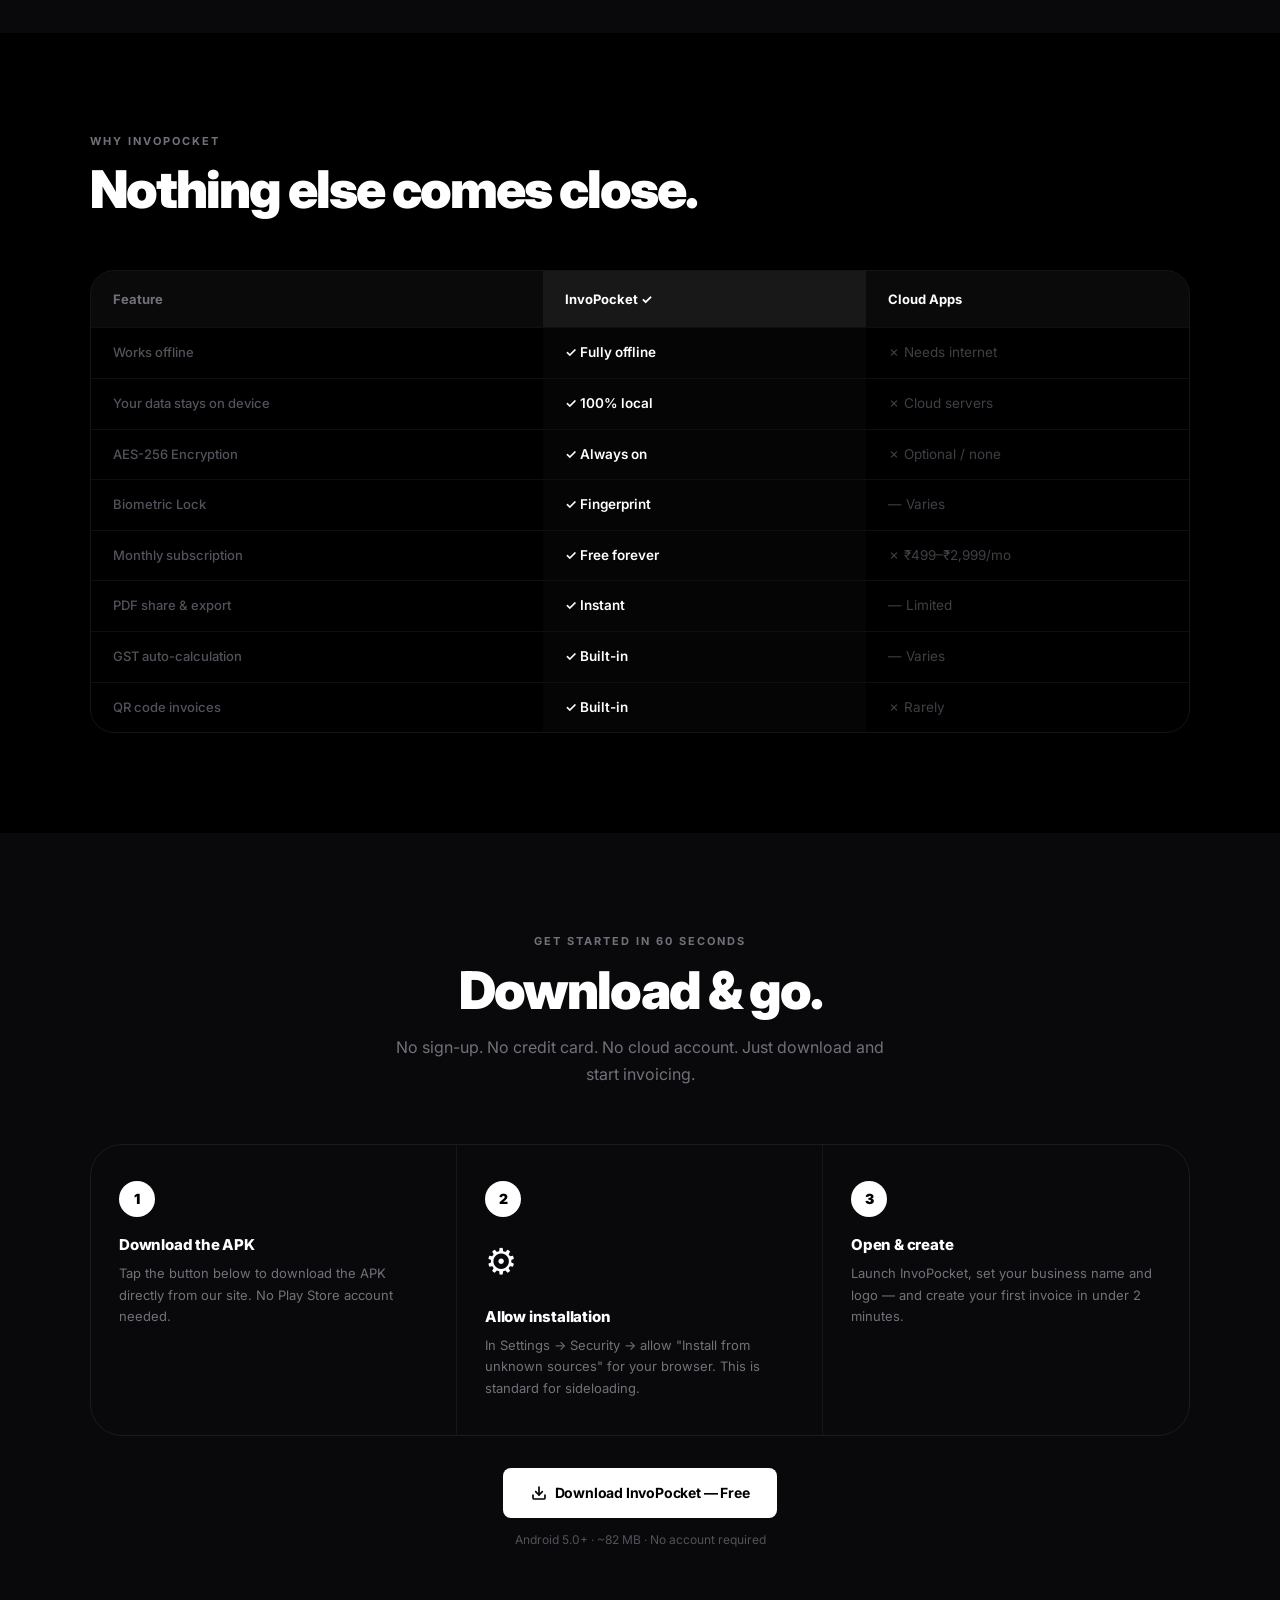
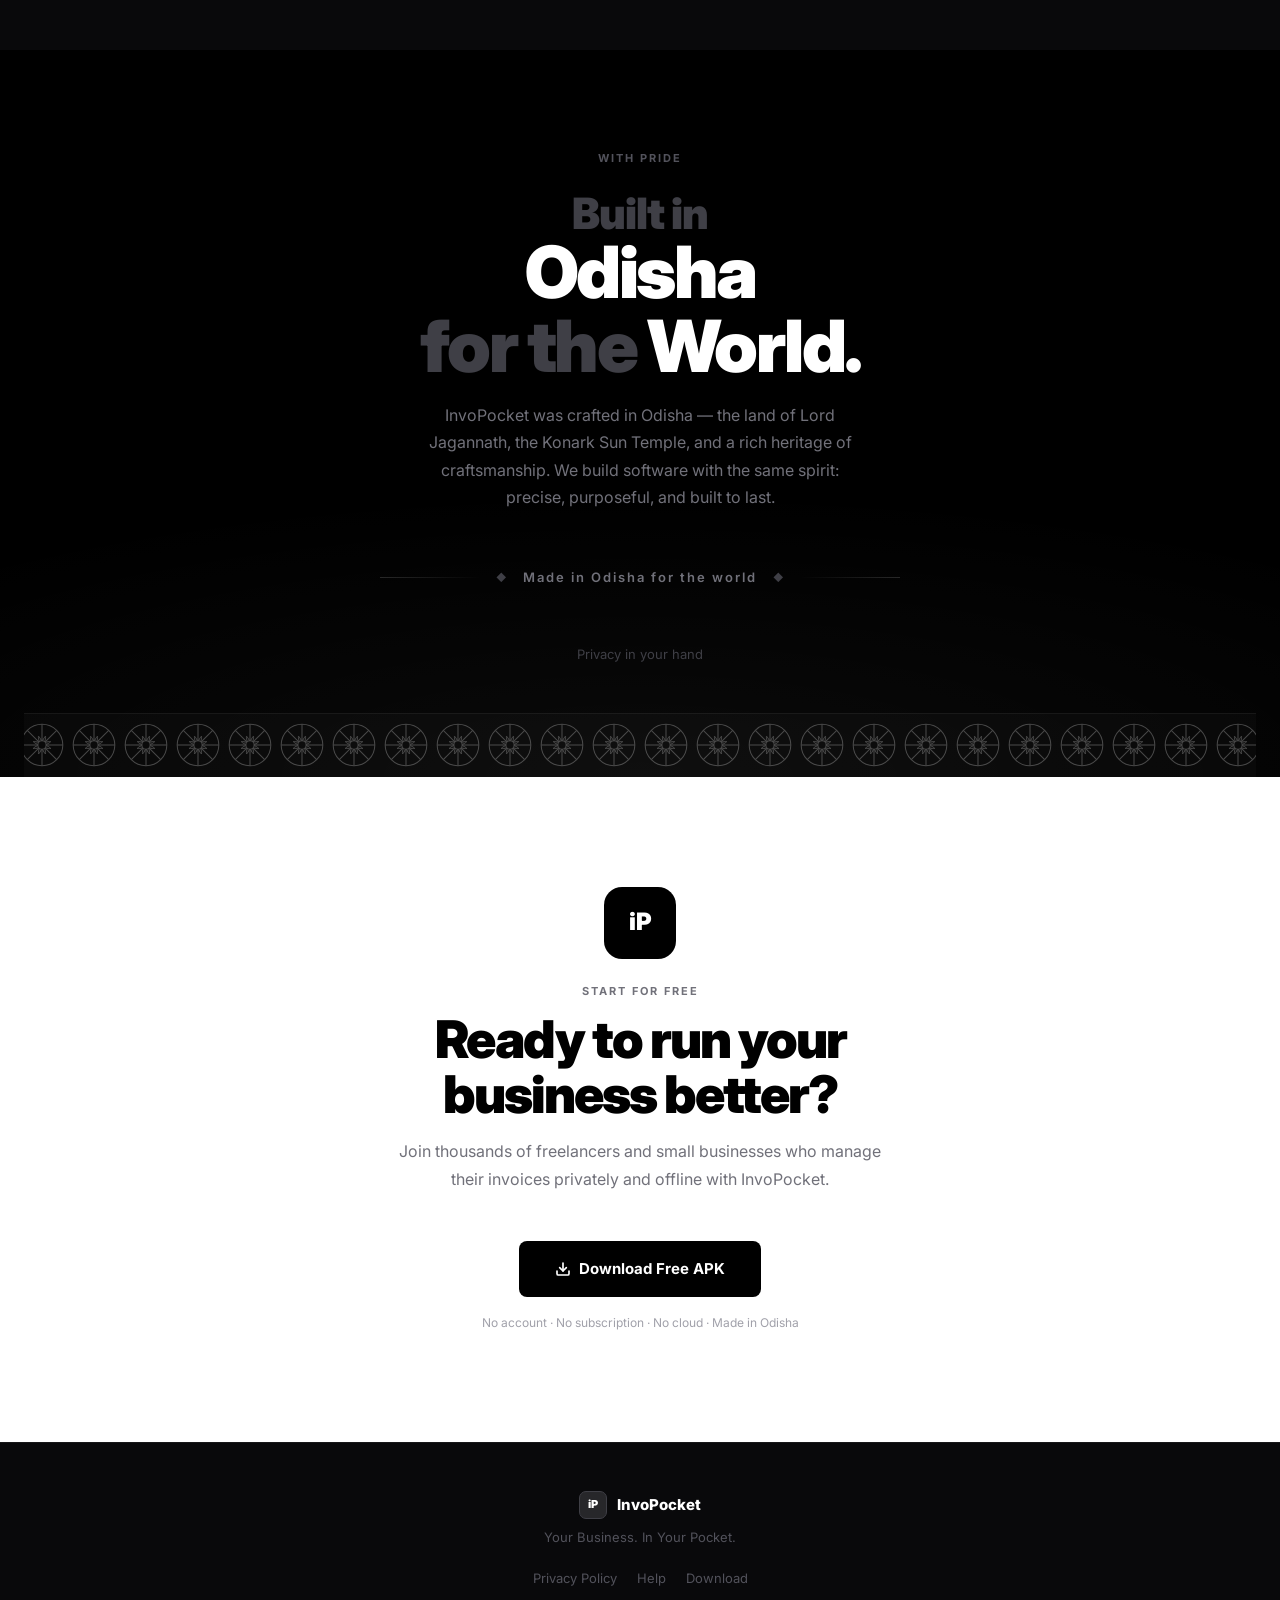
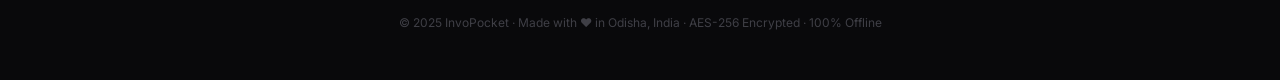
==== commit 35a9dcf4: "feat: standardize navigation across pages, add APK download link, and include neon icons in index fe" ====
--- a/index.html
+++ b/index.html
@@ -1057,7 +1057,7 @@
     <!-- Animated encryption flow -->
     <div class="enc-flow reveal" id="encFlow">
       <div class="enc-node" id="enc-0">
-        <div class="enc-node-icon"></div>
+        <div class="enc-node-icon"><svg viewBox="0 0 24 24" width="24" height="24" stroke="#00ff88" stroke-width="2" fill="none" stroke-linecap="round" stroke-linejoin="round" style="filter: drop-shadow(0 0 5px #00ff88);"><path d="M14 2H6a2 2 0 0 0-2 2v16a2 2 0 0 0 2 2h12a2 2 0 0 0 2-2V8z"></path><polyline points="14 2 14 8 20 8"></polyline><line x1="16" y1="13" x2="8" y2="13"></line><line x1="16" y1="17" x2="8" y2="17"></line><polyline points="10 9 9 9 8 9"></polyline></svg></div>
         <div class="enc-node-title">Your Data</div>
         <div class="enc-node-desc">Invoice, client details, amounts — all plain text in memory.</div>
         <div class="enc-cipher" id="enc-plain">Invoice #041<br>Ravi Enterprises<br>₹29,500</div>
@@ -1068,7 +1068,7 @@
       </div>
 
       <div class="enc-node" id="enc-1">
-        <div class="enc-node-icon"></div>
+        <div class="enc-node-icon"><svg viewBox="0 0 24 24" width="24" height="24" stroke="#00f0ff" stroke-width="2" fill="none" stroke-linecap="round" stroke-linejoin="round" style="filter: drop-shadow(0 0 5px #00f0ff);"><path d="M21 2l-2 2m-7.61 7.61a5.5 5.5 0 1 1-7.778 7.778 5.5 5.5 0 0 1 7.777-7.777zm0 0L15.5 7.5m0 0l3 3L22 7l-3-3m-3.5 3.5L19 4"></path></svg></div>
         <div class="enc-node-title">AES-256 Key</div>
         <div class="enc-node-desc">A unique 256-bit key derived from your device ID. Never leaves your phone.</div>
         <div class="enc-cipher" id="enc-key-anim"></div>
@@ -1079,7 +1079,7 @@
       </div>
 
       <div class="enc-node" id="enc-2">
-        <div class="enc-node-icon"></div>
+        <div class="enc-node-icon"><svg viewBox="0 0 24 24" width="24" height="24" stroke="#b026ff" stroke-width="2" fill="none" stroke-linecap="round" stroke-linejoin="round" style="filter: drop-shadow(0 0 5px #b026ff);"><rect x="3" y="11" width="18" height="11" rx="2" ry="2"></rect><path d="M7 11V7a5 5 0 0 1 10 0v4"></path></svg></div>
         <div class="enc-node-title">Encrypted Data</div>
         <div class="enc-node-desc">Unreadable ciphertext stored in SQLCipher. Useless without your key.</div>
         <div class="enc-cipher" id="enc-cipher-anim"></div>
@@ -1090,7 +1090,7 @@
       </div>
 
       <div class="enc-node" id="enc-3">
-        <div class="enc-node-icon"></div>
+        <div class="enc-node-icon"><svg viewBox="0 0 24 24" width="24" height="24" stroke="#ffaa00" stroke-width="2" fill="none" stroke-linecap="round" stroke-linejoin="round" style="filter: drop-shadow(0 0 5px #ffaa00);"><ellipse cx="12" cy="5" rx="9" ry="3"></ellipse><path d="M21 12c0 1.66-4 3-9 3s-9-1.34-9-3"></path><path d="M3 5v14c0 1.66 4 3 9 3s9-1.34 9-3V5"></path></svg></div>
         <div class="enc-node-title">Stored Safely</div>
         <div class="enc-node-desc">SQLCipher encrypted database on your device. Zero cloud. Zero exposure.</div>
         <div class="enc-cipher" id="enc-stored">db.sqlite3<br><span class="highlight"> SQLCipher v4</span></div>
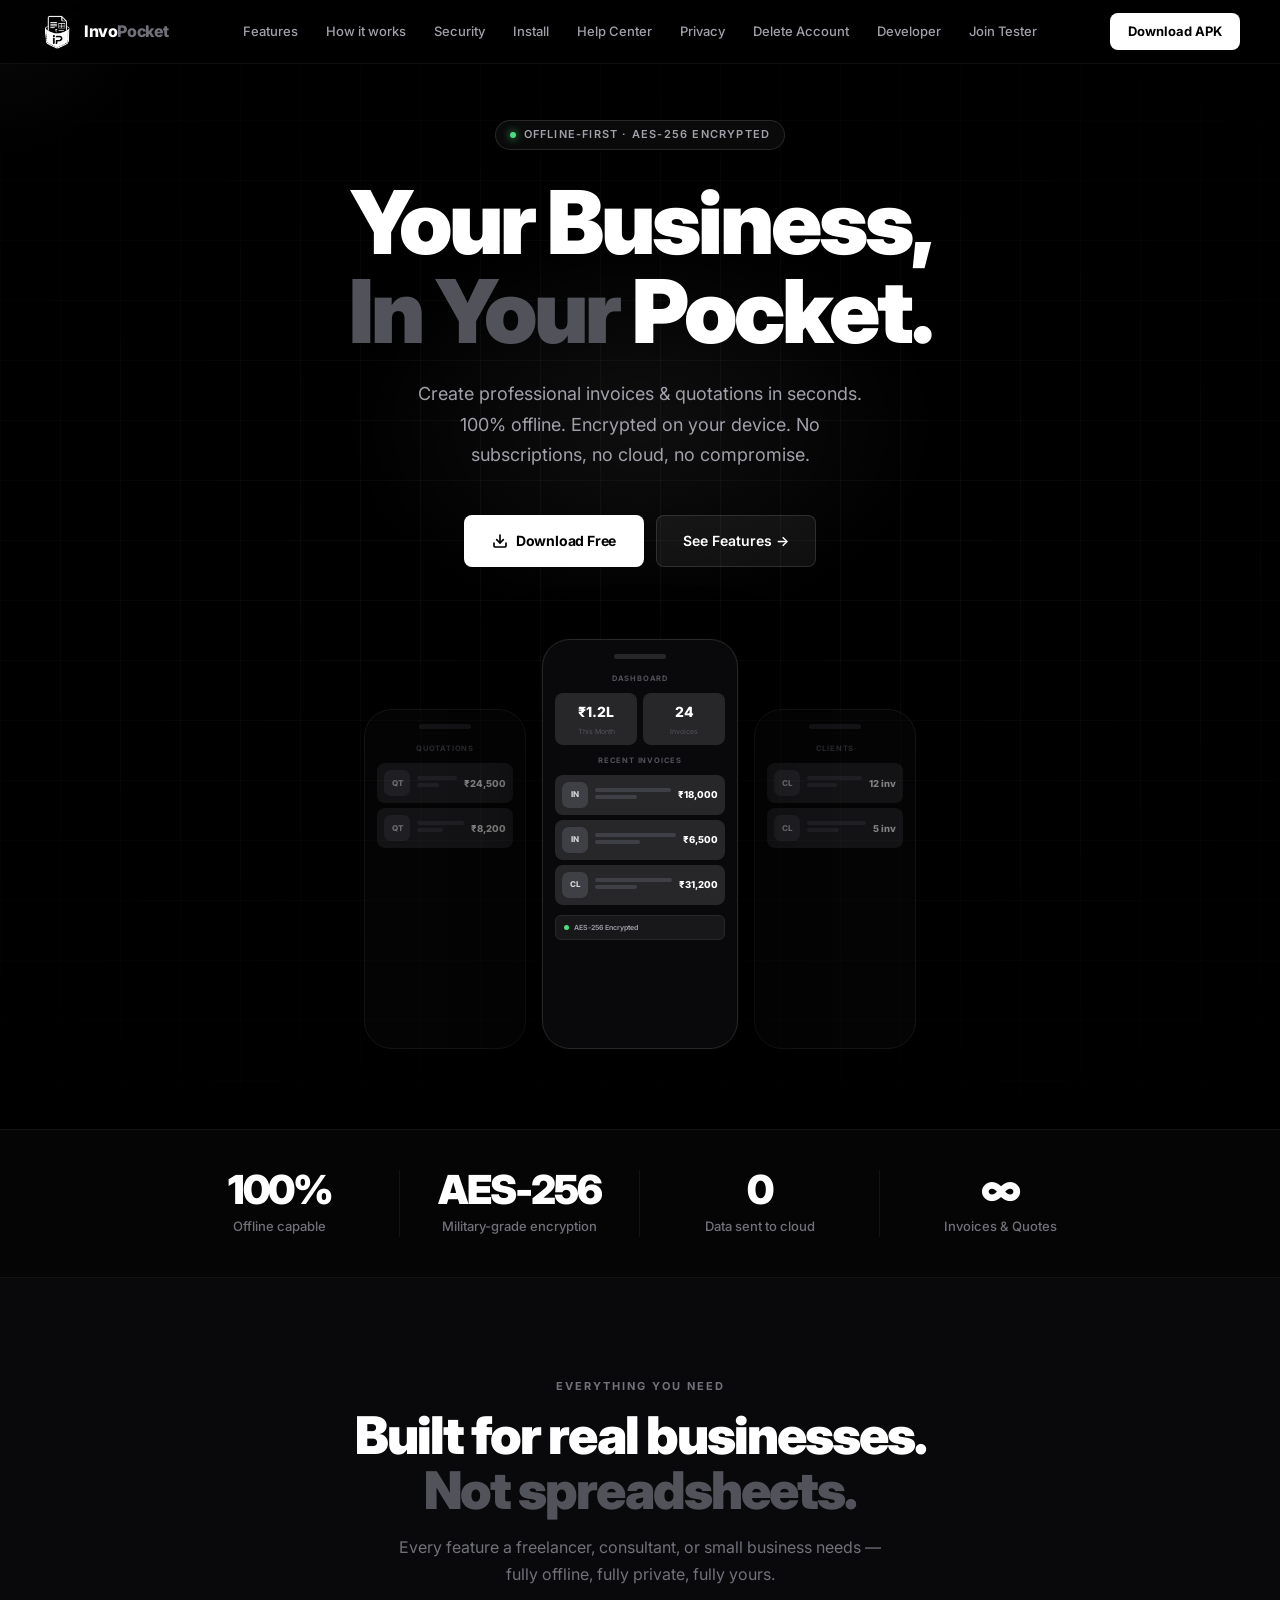
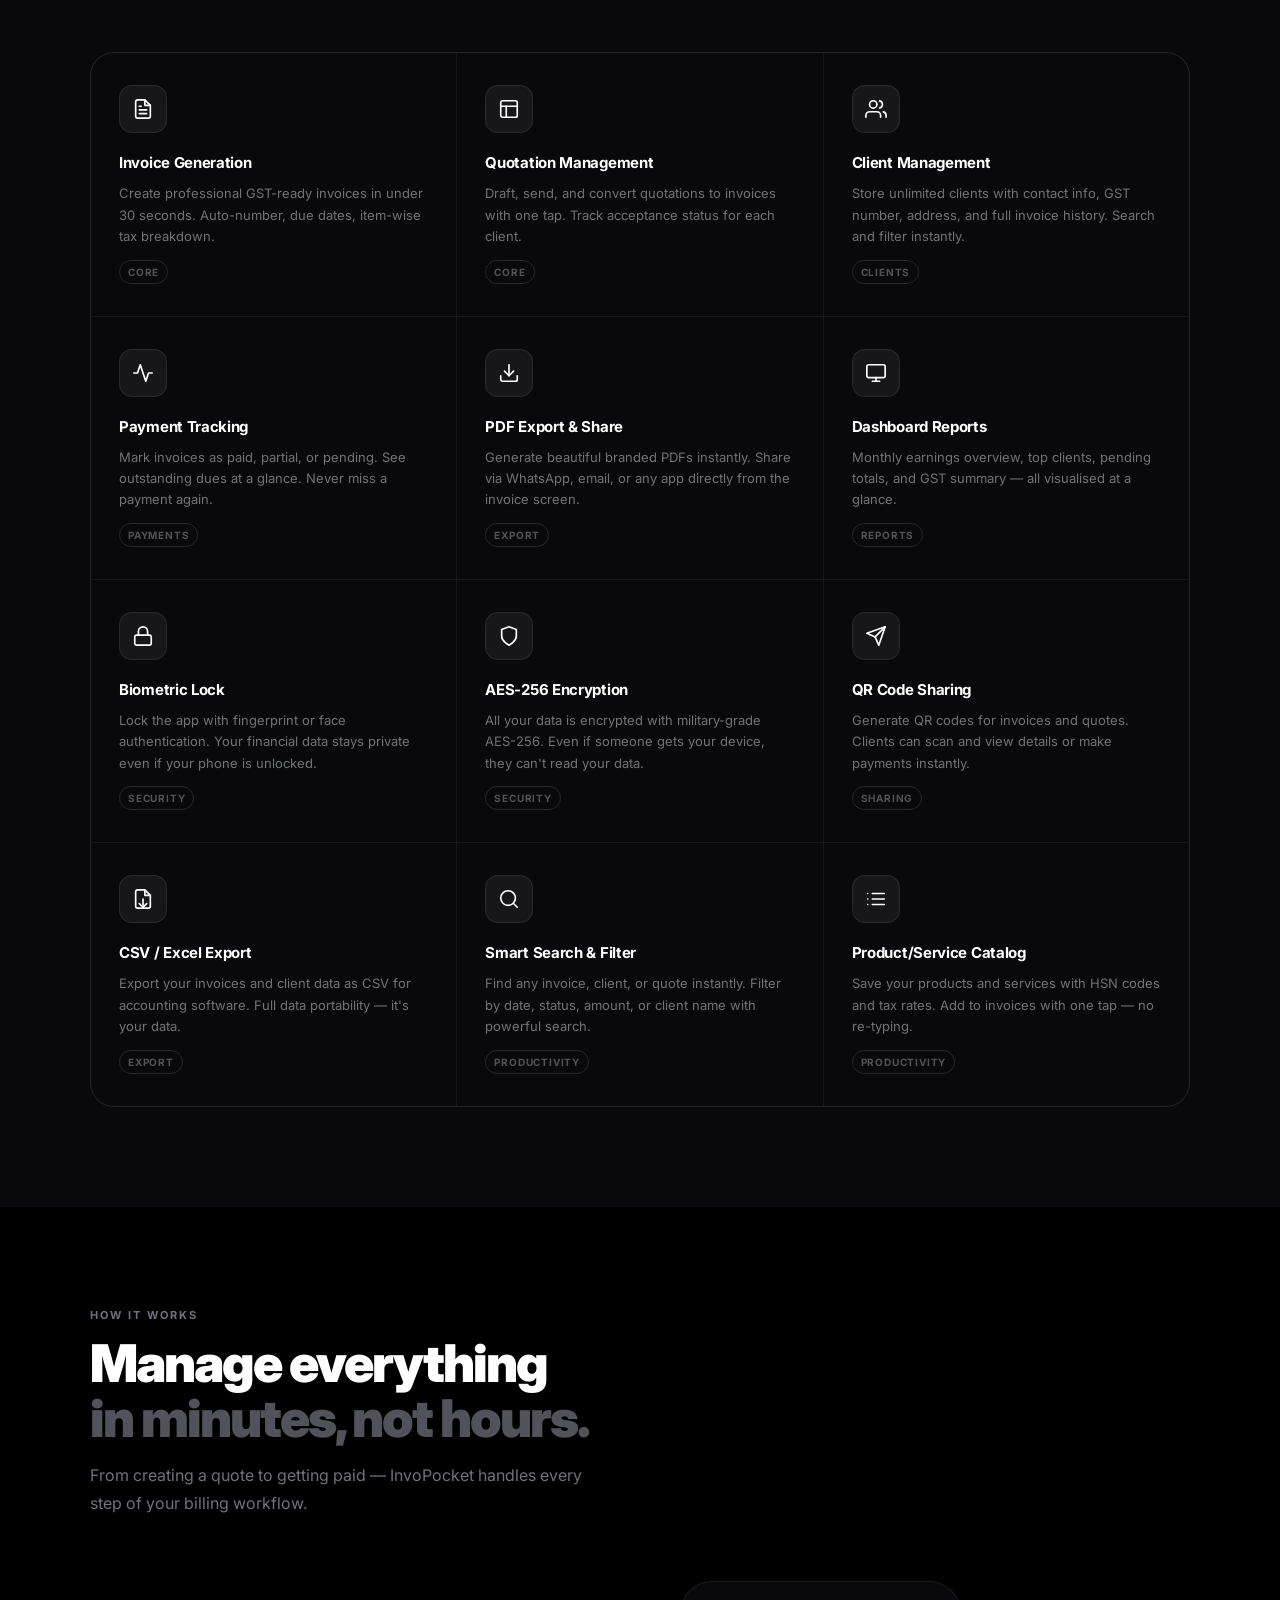
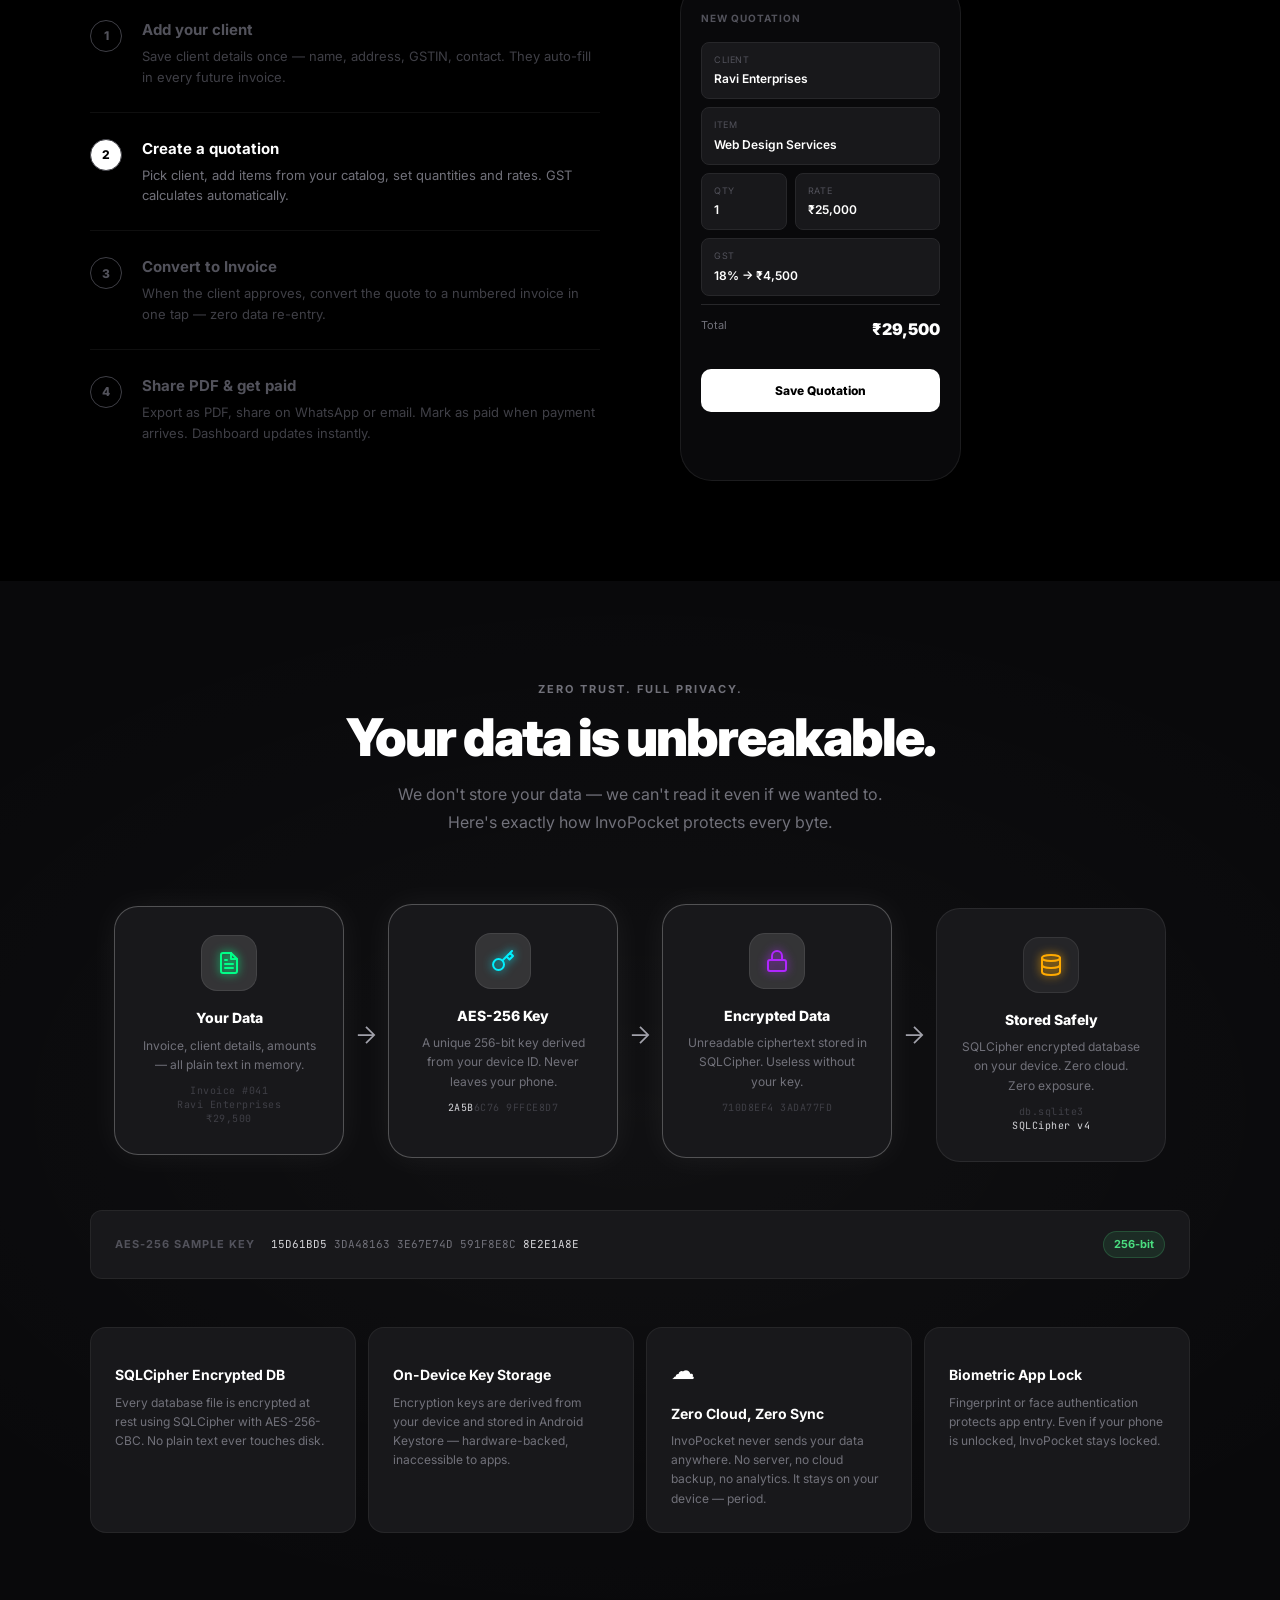
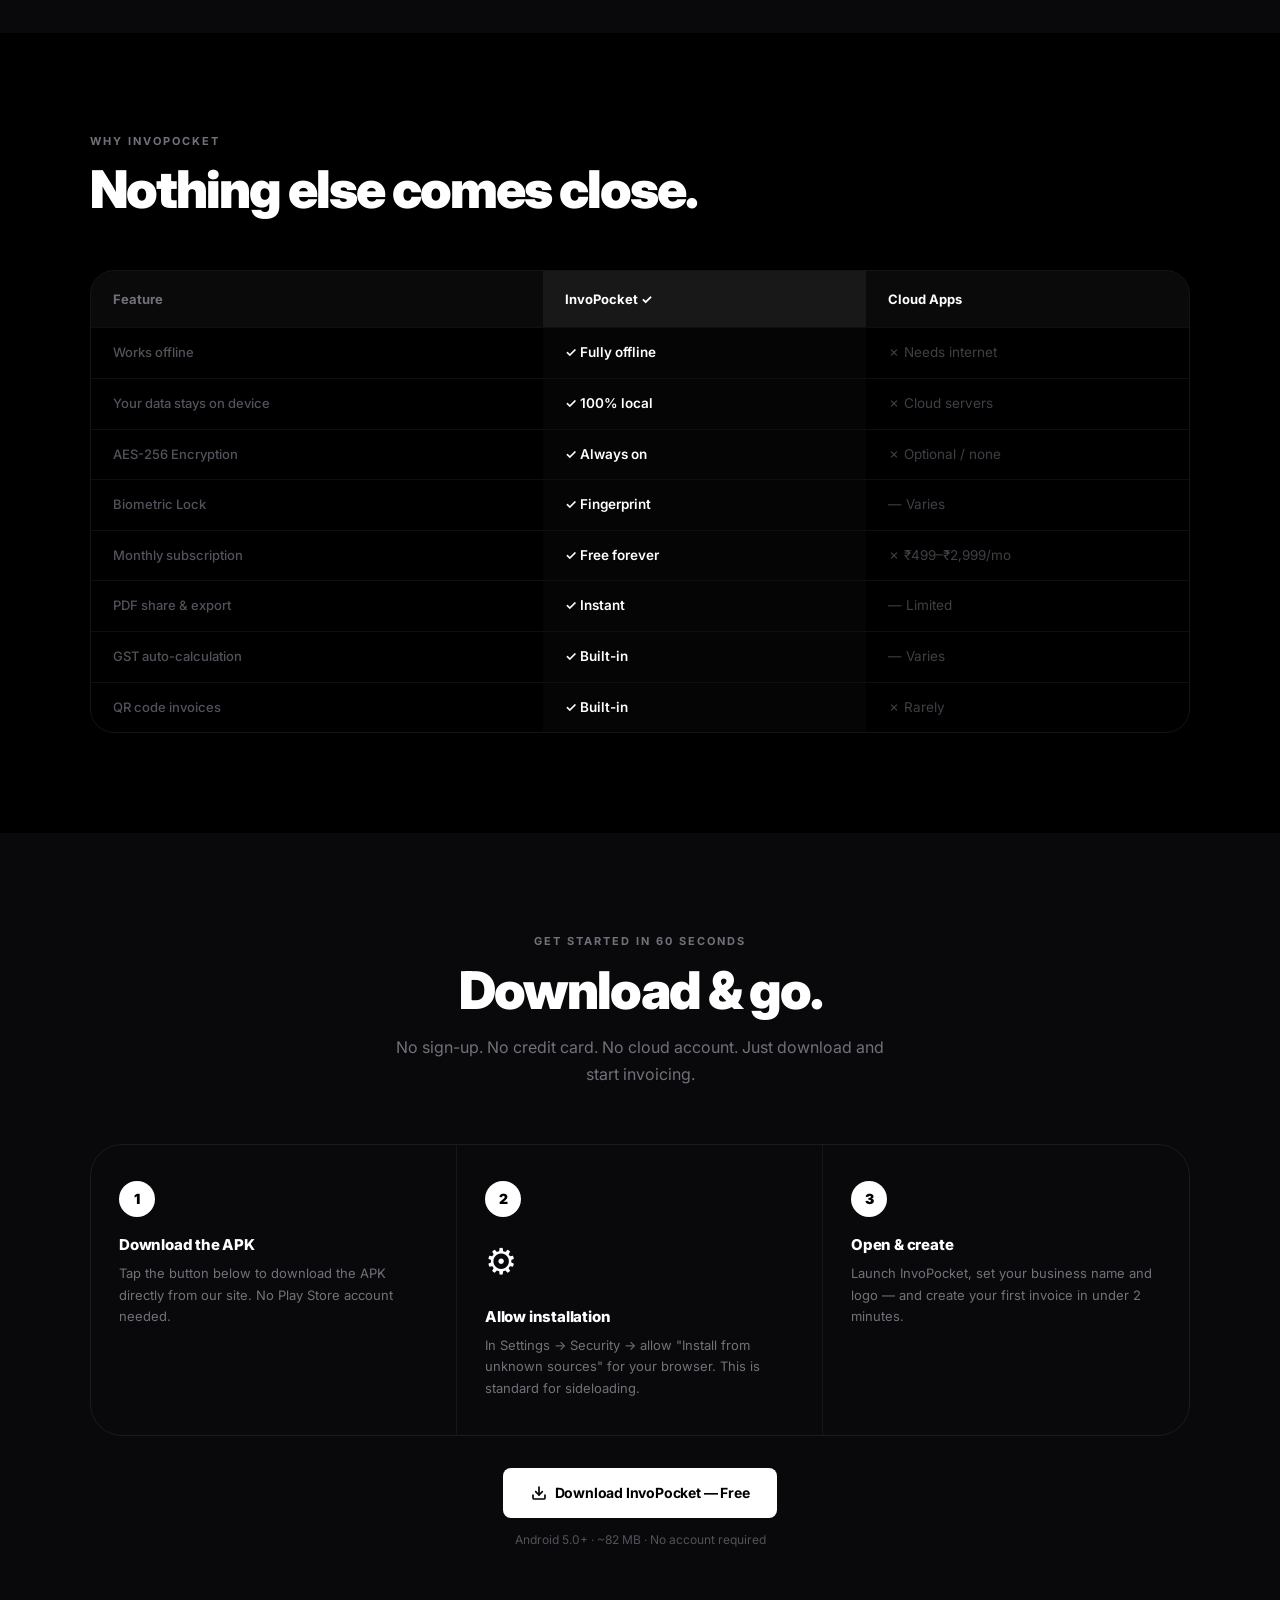
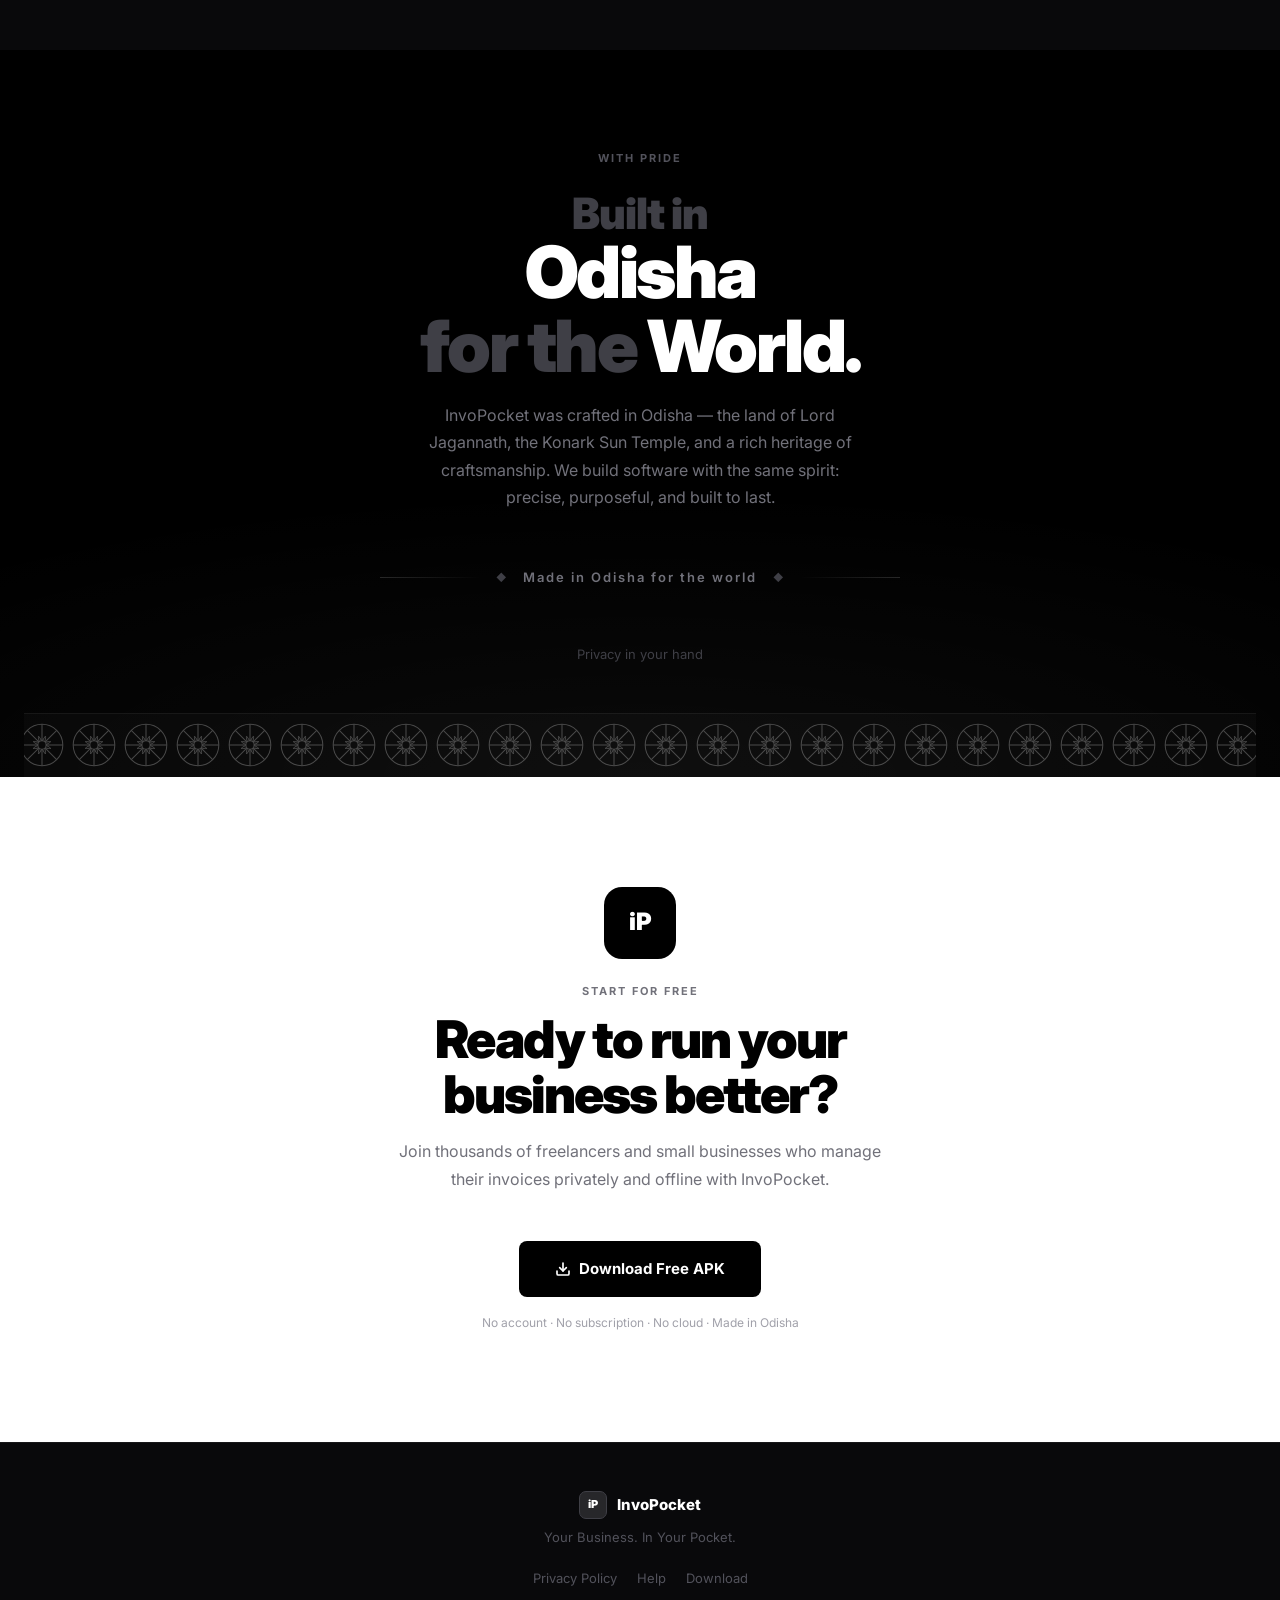
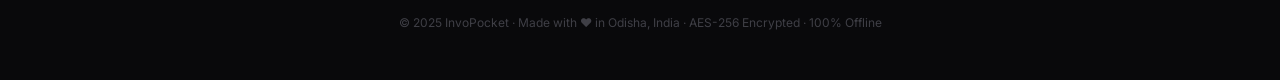
==== commit f1d30c06: "feat: add automated email invitation system for beta testers including HTML templates and tracking" ====
--- a/index.html
+++ b/index.html
@@ -639,6 +639,7 @@
     <a href="privacy.html">Privacy</a>
     <a href="delete-account.html">Delete Account</a>
     <a href="developer.html">Developer</a>
+    <a href="tester-join.html">Join Tester</a>
   </div>
   <a href="app-release.apk" class="nav-dl" download>Download APK</a>
 
@@ -655,6 +656,7 @@
   <a href="privacy.html">Privacy</a>
   <a href="delete-account.html">Delete Account</a>
   <a href="developer.html">Developer</a>
+  <a href="tester-join.html">Join Tester</a>
 </div>
 
 
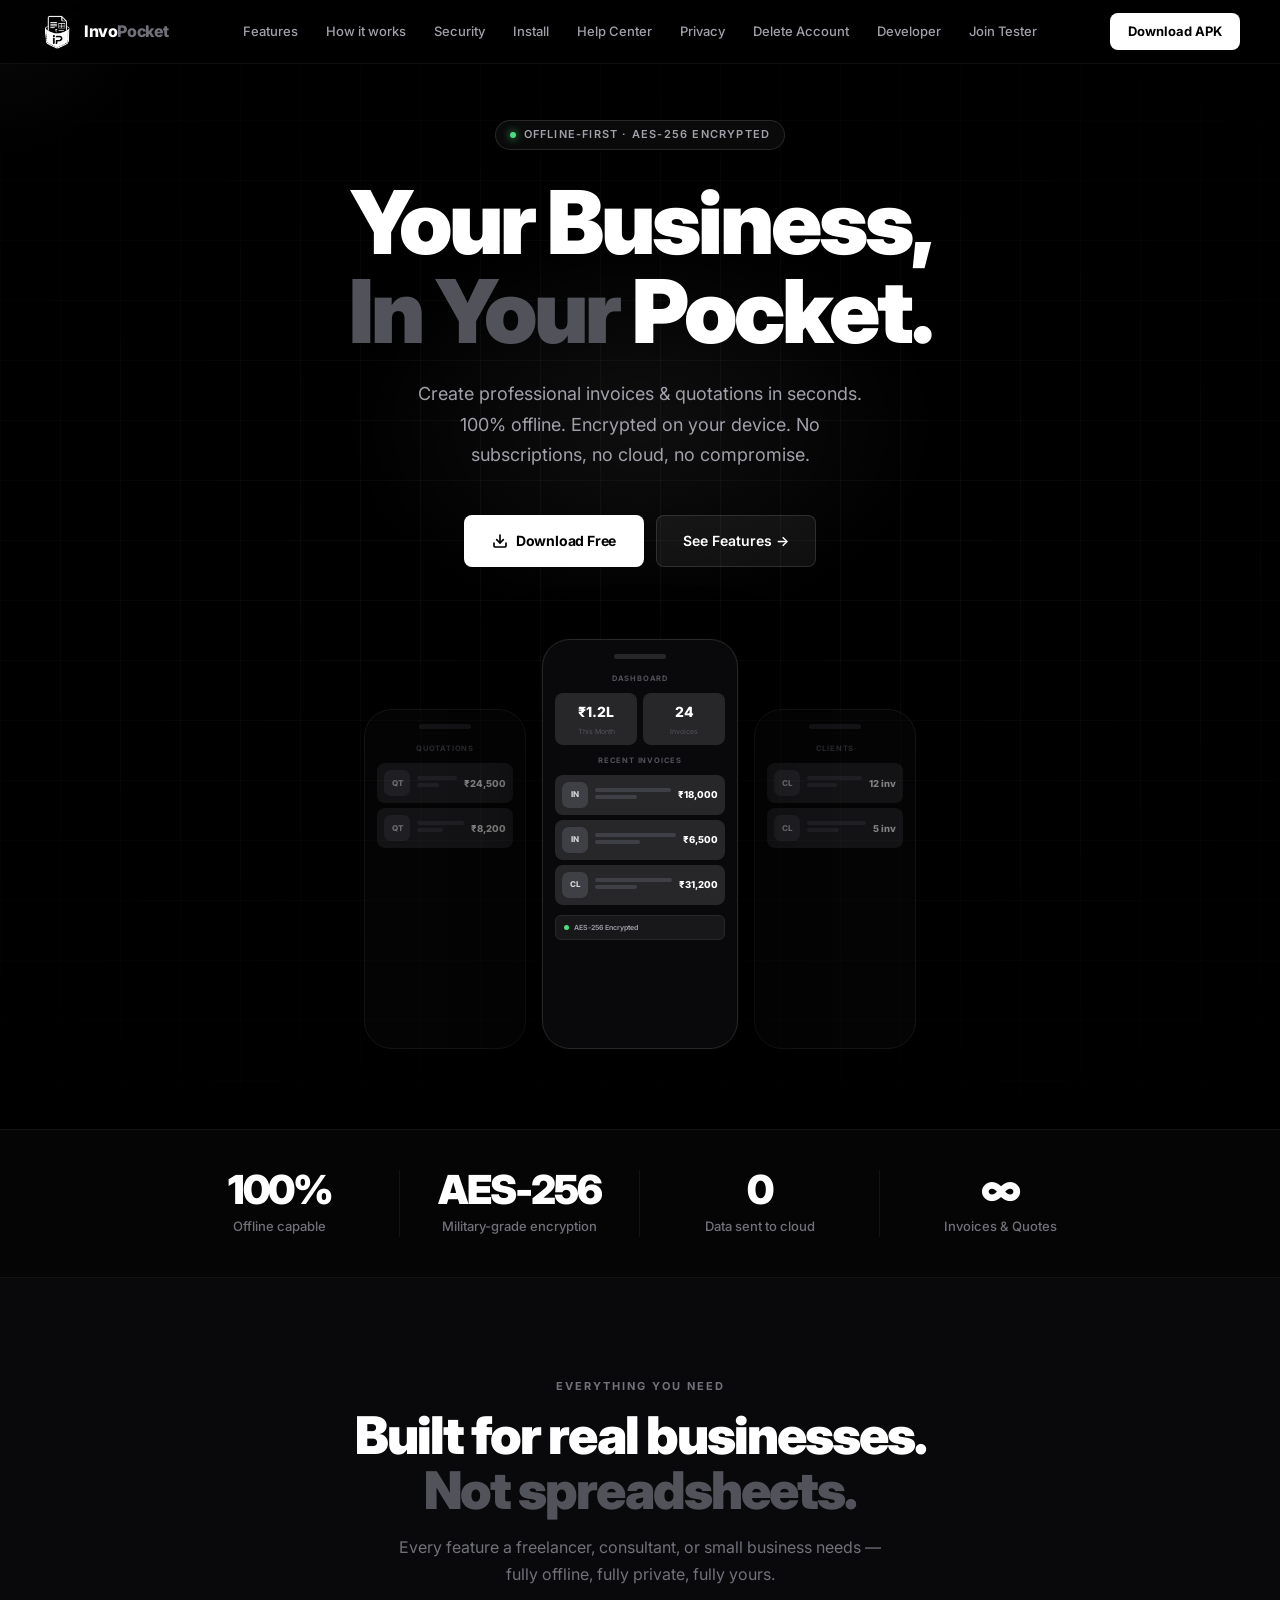
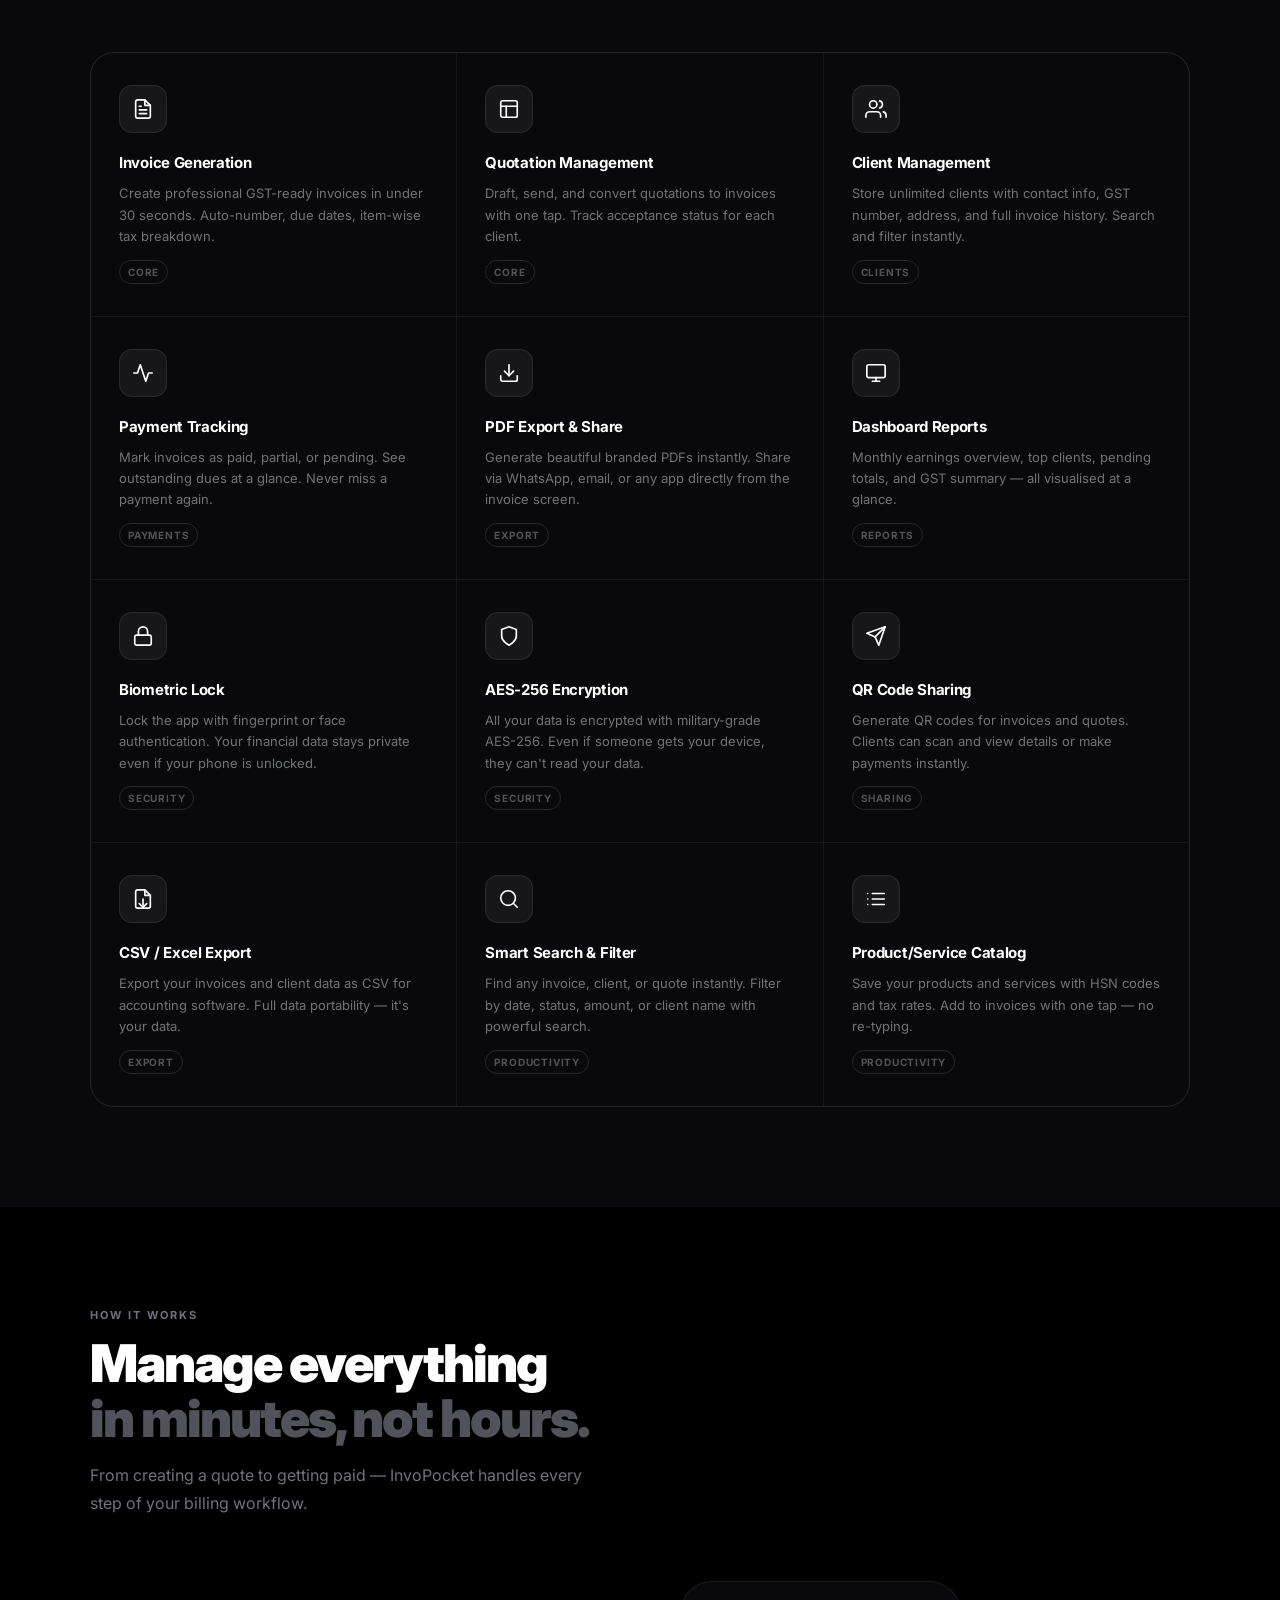
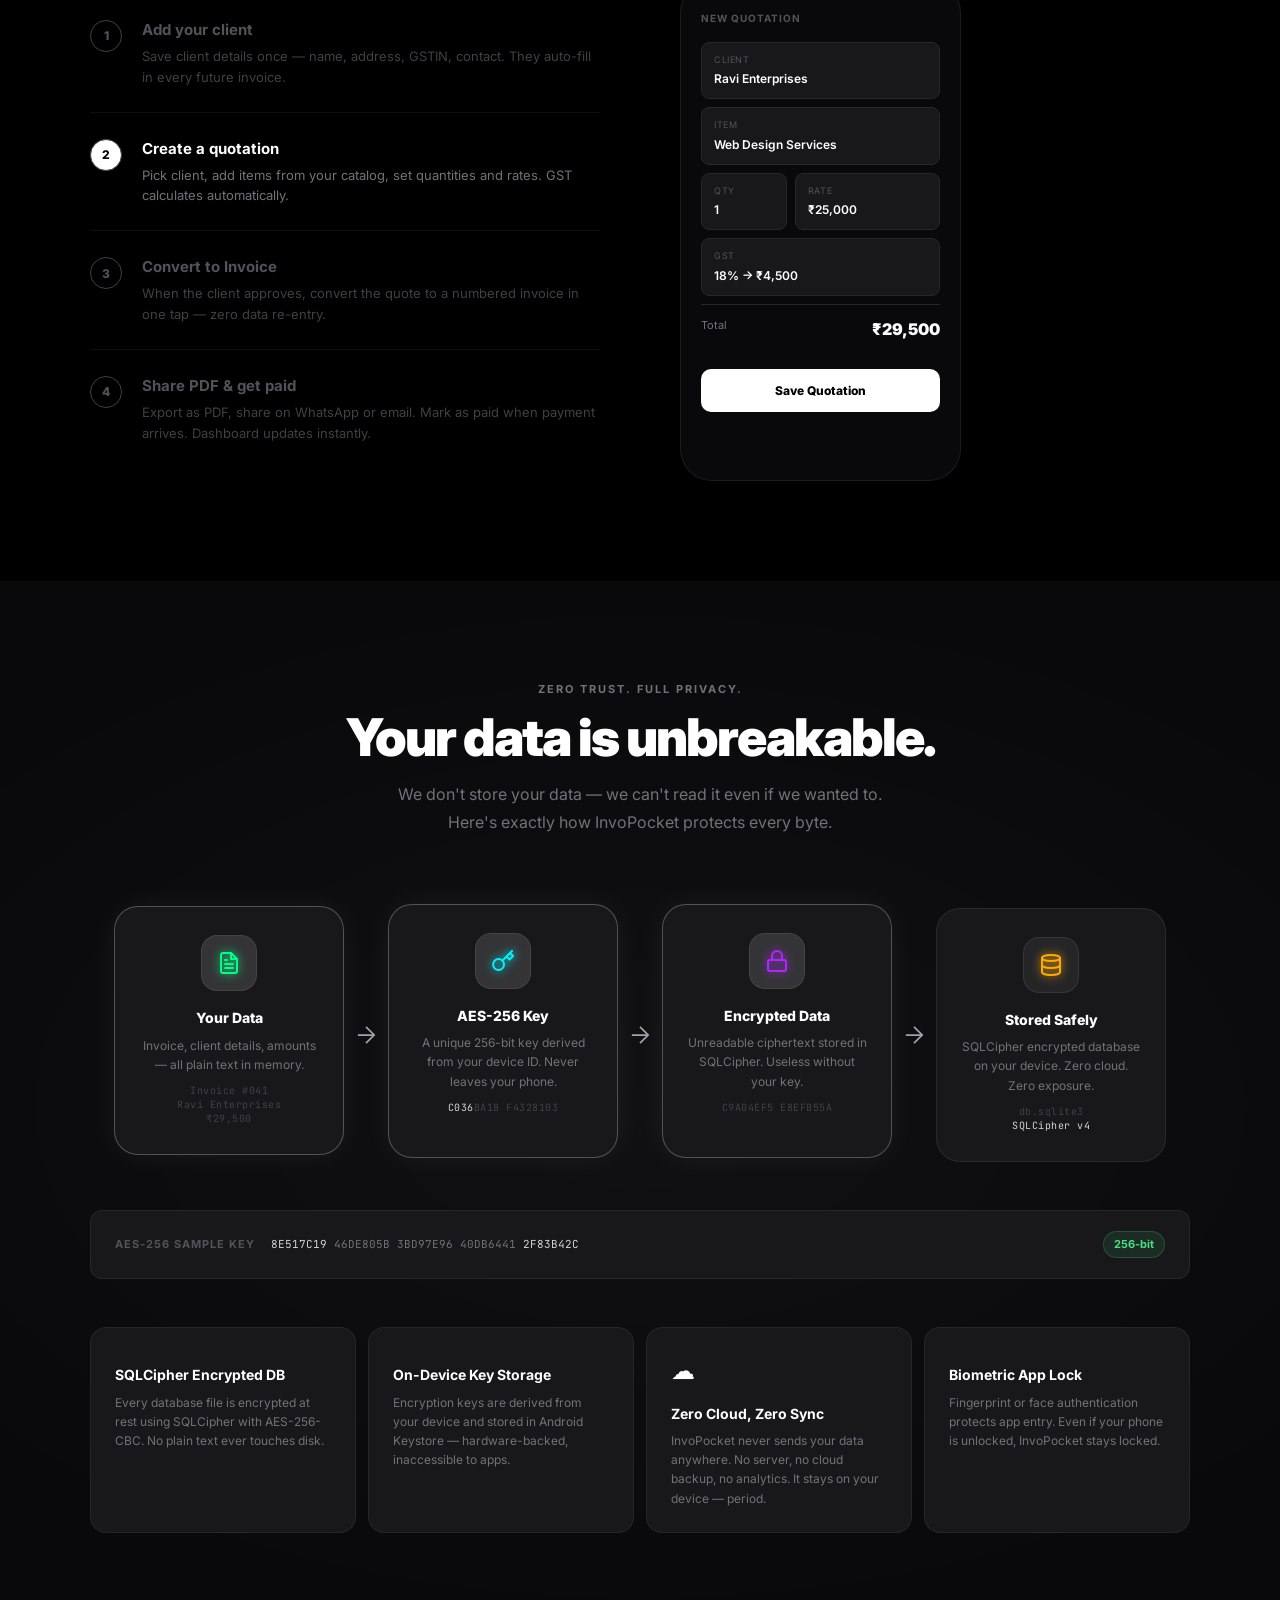
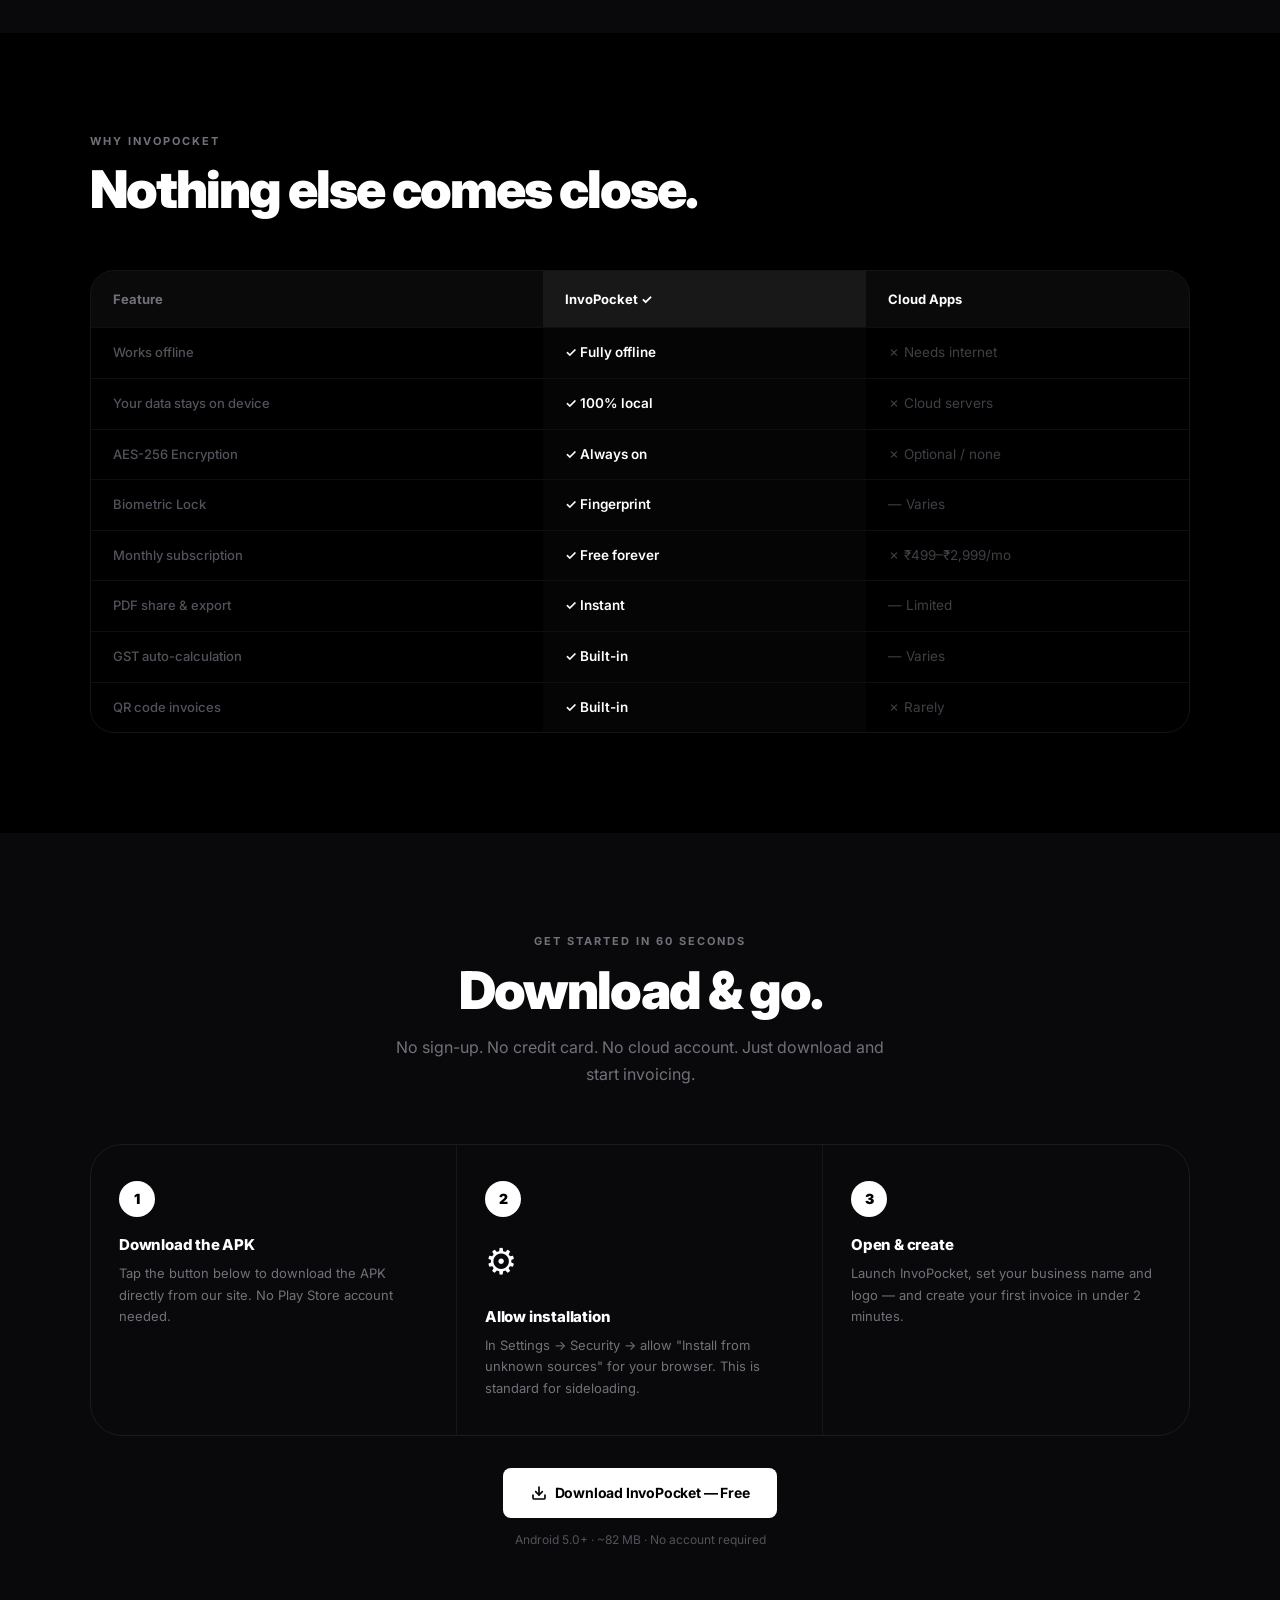
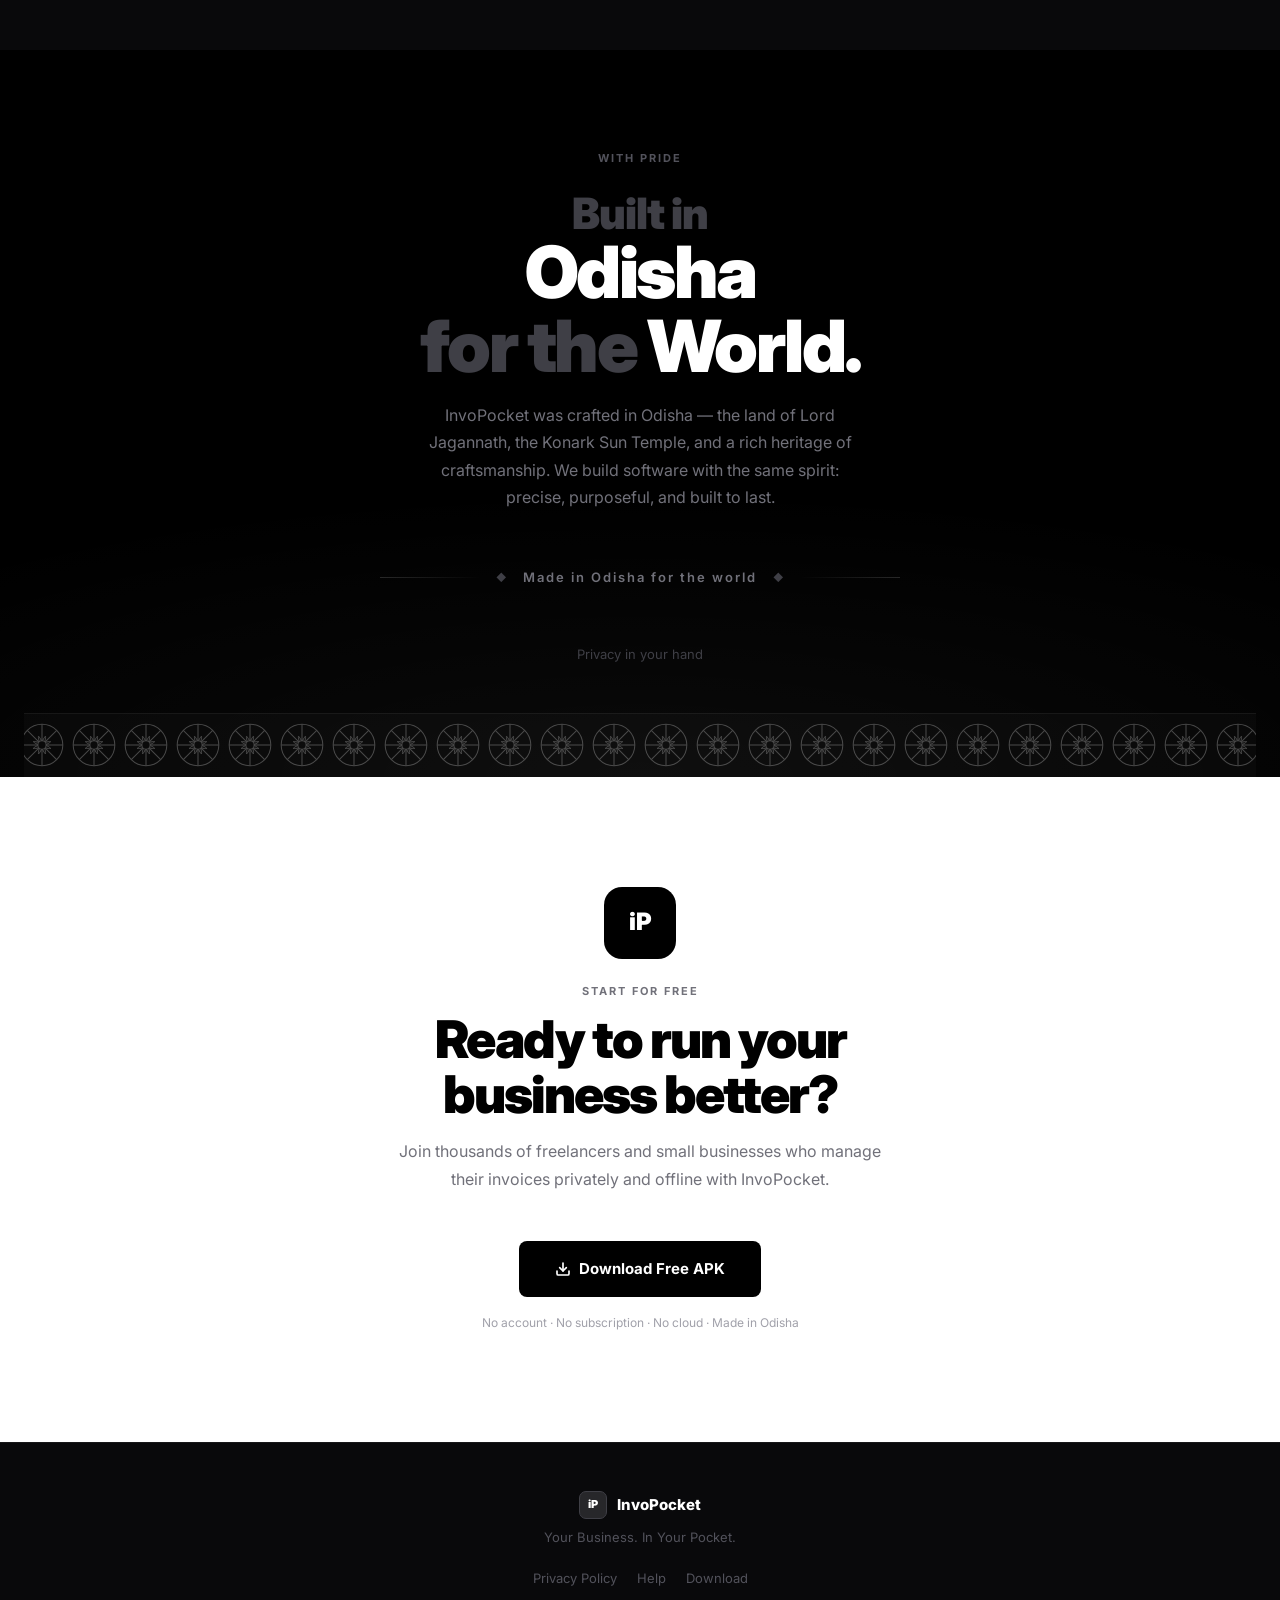
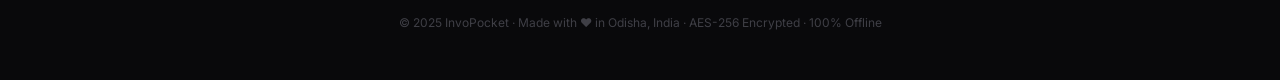
==== commit 72141602: "Optimize font loading and add hidden SEO keywords and schema markup to index.html for Google indexat" ====
--- a/index.html
+++ b/index.html
@@ -14,7 +14,8 @@
 <meta property="og:description" content="Secure, offline-first invoice & quotation app. AES-256 encrypted. Made in Odisha.">
 <meta property="twitter:card" content="summary_large_image">
 <link rel="preconnect" href="https://fonts.googleapis.com">
-<link href="https://fonts.googleapis.com/css2?family=Inter:wght@300;400;500;600;700;800;900&family=JetBrains+Mono:wght@400;500;700&display=swap" rel="stylesheet">
+<link rel="preconnect" href="https://fonts.gstatic.com" crossorigin>
+<link href="https://fonts.googleapis.com/css2?family=Inter:wght@300;400;500;600;700;800;900&family=JetBrains+Mono:wght@400;500;700&display=swap" rel="stylesheet" media="print" onload="this.media='all'">
 
 <style>
 /* ═══════════════════════════════════════════════
@@ -1455,5 +1456,115 @@
   });
 }
 </script>
+
+<!-- Visible to Google, clean on screen -->
+<div style="position:absolute;left:-9999px; width:1px;height:1px;overflow:hidden" aria-hidden="true">
+  <h1>INVO Pocket - Free Invoice and Quotation App for Android India</h1>
+  <p>INVO Pocket is a free offline invoice maker and quotation generator app for Android. Create professional GST invoices, manage clients, track payments, and export PDF for free. Perfect for contractors, electricians, plumbers, freelancers, interior designers, and small business owners in India. Works without internet. No subscription required.</p>
+  <p>Download free invoice app for Android. GST invoice maker India. Quotation maker app free. Offline billing app India. Invoice generator for small business. Free billing software India. Invoice app for contractors India. Business app for electricians. Free GST billing app Android.</p>
+</div>
+
+<script type="application/ld+json">
+{
+  "@context": "https://schema.org",
+  "@graph": [
+    {
+      "@type": "WebSite",
+      "@id": "https://invopocket.netlify.app/#website",
+      "url": "https://invopocket.netlify.app/",
+      "name": "INVO Pocket",
+      "description": "Free invoice and quotation app for Indian small businesses",
+      "inLanguage": "en-IN"
+    },
+    {
+      "@type": "SoftwareApplication",
+      "@id": "https://invopocket.netlify.app/#app",
+      "name": "INVO Pocket",
+      "operatingSystem": "Android 5.0+",
+      "applicationCategory": "BusinessApplication",
+      "applicationSubCategory": "InvoiceManagement",
+      "offers": {
+        "@type": "Offer",
+        "price": "0",
+        "priceCurrency": "INR"
+      },
+      "description": "Free offline invoice maker and quotation generator for Android. GST invoice, client management, payment tracking, PDF export. For contractors, electricians, plumbers, freelancers and small businesses in India.",
+      "url": "https://invopocket.netlify.app/",
+      "downloadUrl": "https://invopocket.netlify.app/app-release.apk",
+      "screenshot": "https://invopocket.netlify.app/screenshot.png",
+      "featureList": [
+        "GST Invoice Generation",
+        "Quotation Builder",
+        "Payment Tracking",
+        "Client Management",
+        "PDF Export",
+        "Excel Export",
+        "Works Offline",
+        "Cloud Backup",
+        "Biometric Security",
+        "UPI QR Code"
+      ],
+      "author": {
+        "@type": "Person",
+        "name": "Sachin",
+        "url": "https://instagram.com/iamsachindada"
+      },
+      "creator": {
+        "@type": "Organization",
+        "name": "CoreNav Private Limited",
+        "url": "https://instagram.com/iamsachindada"
+      },
+      "inLanguage": "en-IN",
+      "countriesSupported": "IN",
+      "availableOnDevice": "Mobile"
+    },
+    {
+      "@type": "FAQPage",
+      "mainEntity": [
+        {
+          "@type": "Question",
+          "name": "Is INVO Pocket free?",
+          "acceptedAnswer": {
+            "@type": "Answer",
+            "text": "Yes. INVO Pocket is completely free forever. No subscription, no hidden charges."
+          }
+        },
+        {
+          "@type": "Question",
+          "name": "Does INVO Pocket work offline?",
+          "acceptedAnswer": {
+            "@type": "Answer",
+            "text": "Yes. INVO Pocket works 100% offline. No internet required to create invoices or quotations."
+          }
+        },
+        {
+          "@type": "Question",
+          "name": "Does INVO Pocket support GST?",
+          "acceptedAnswer": {
+            "@type": "Answer",
+            "text": "Yes. INVO Pocket supports CGST, SGST and IGST. Generate proper tax invoices with GST breakdowns and GSTIN."
+          }
+        },
+        {
+          "@type": "Question",
+          "name": "Who is INVO Pocket for?",
+          "acceptedAnswer": {
+            "@type": "Answer",
+            "text": "INVO Pocket is built for contractors, electricians, plumbers, interior designers, freelancers, agencies, transport businesses and small shop owners in India."
+          }
+        },
+        {
+          "@type": "Question",
+          "name": "How to install INVO Pocket?",
+          "acceptedAnswer": {
+            "@type": "Answer",
+            "text": "Download the APK from invopocket.netlify.app, open the downloaded file, allow installation from unknown sources, tap install."
+          }
+        }
+      ]
+    }
+  ]
+}
+</script>
 </body>
 </html>
